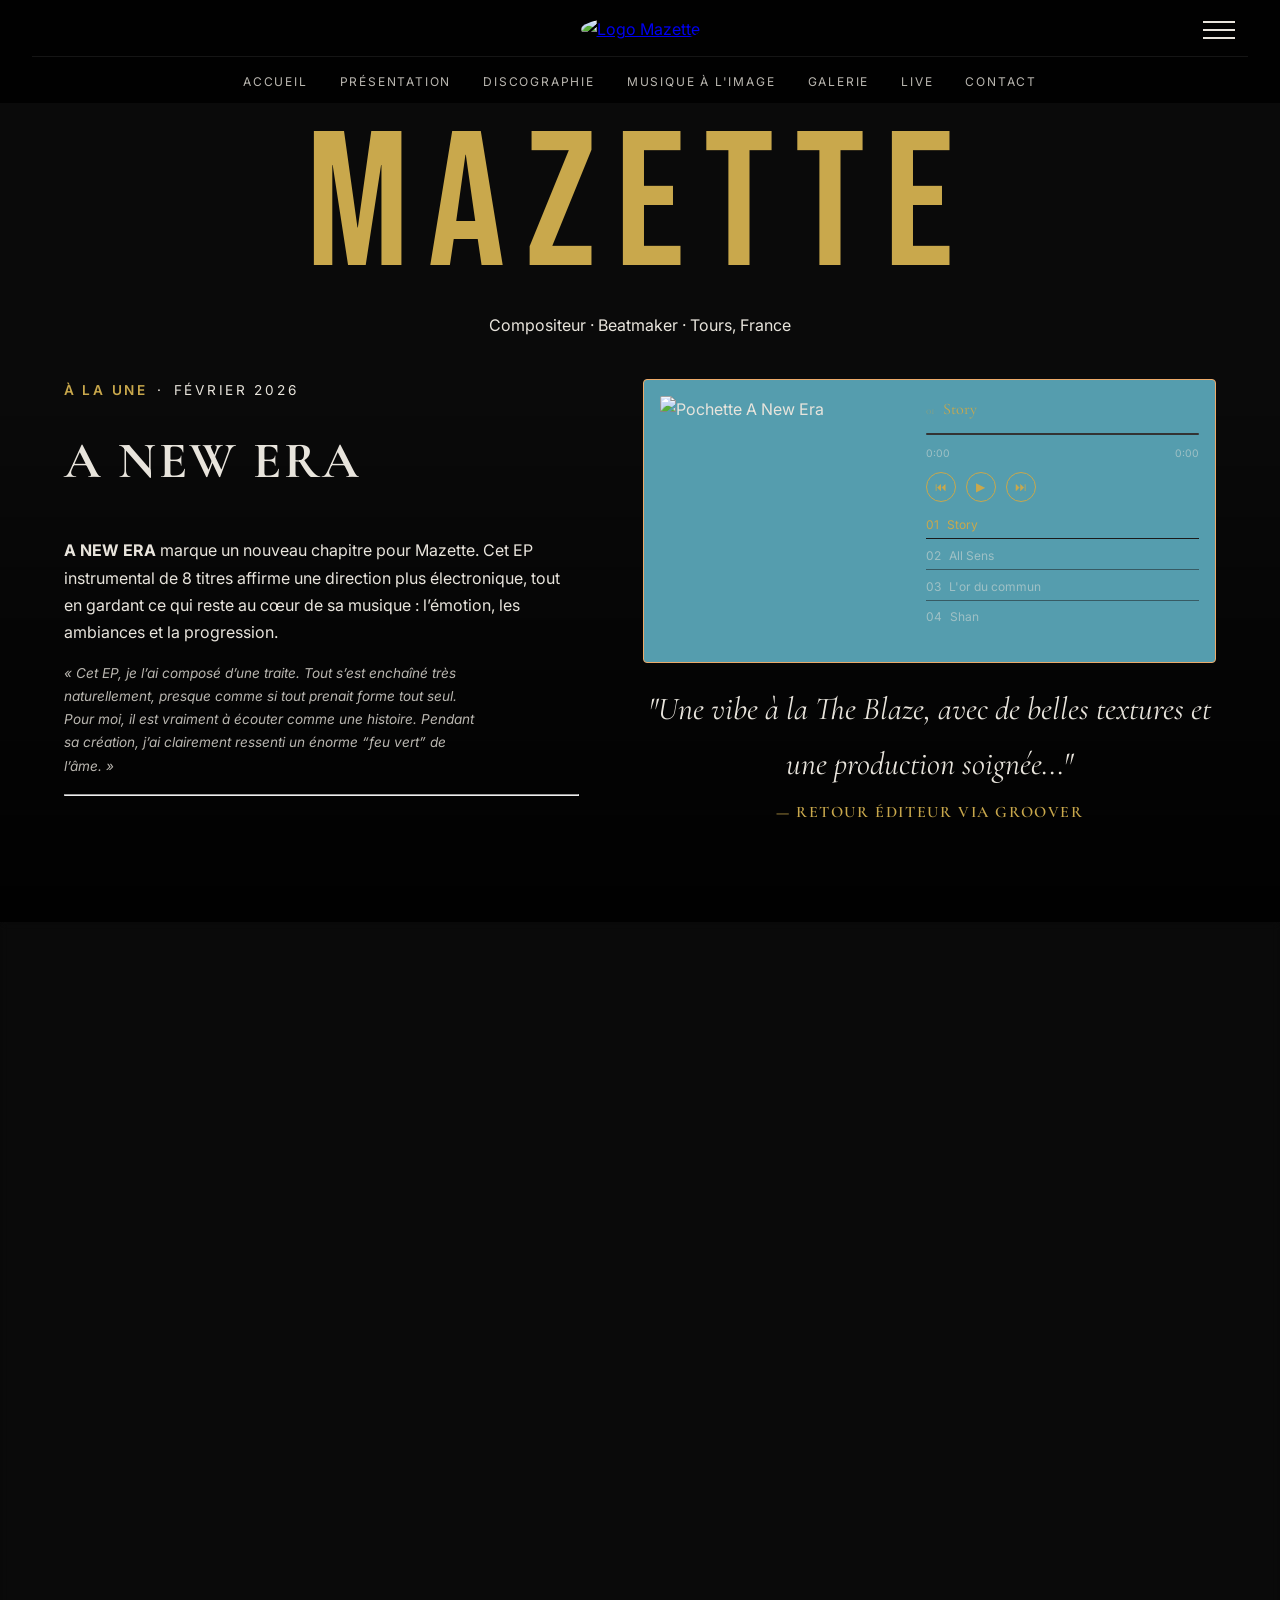
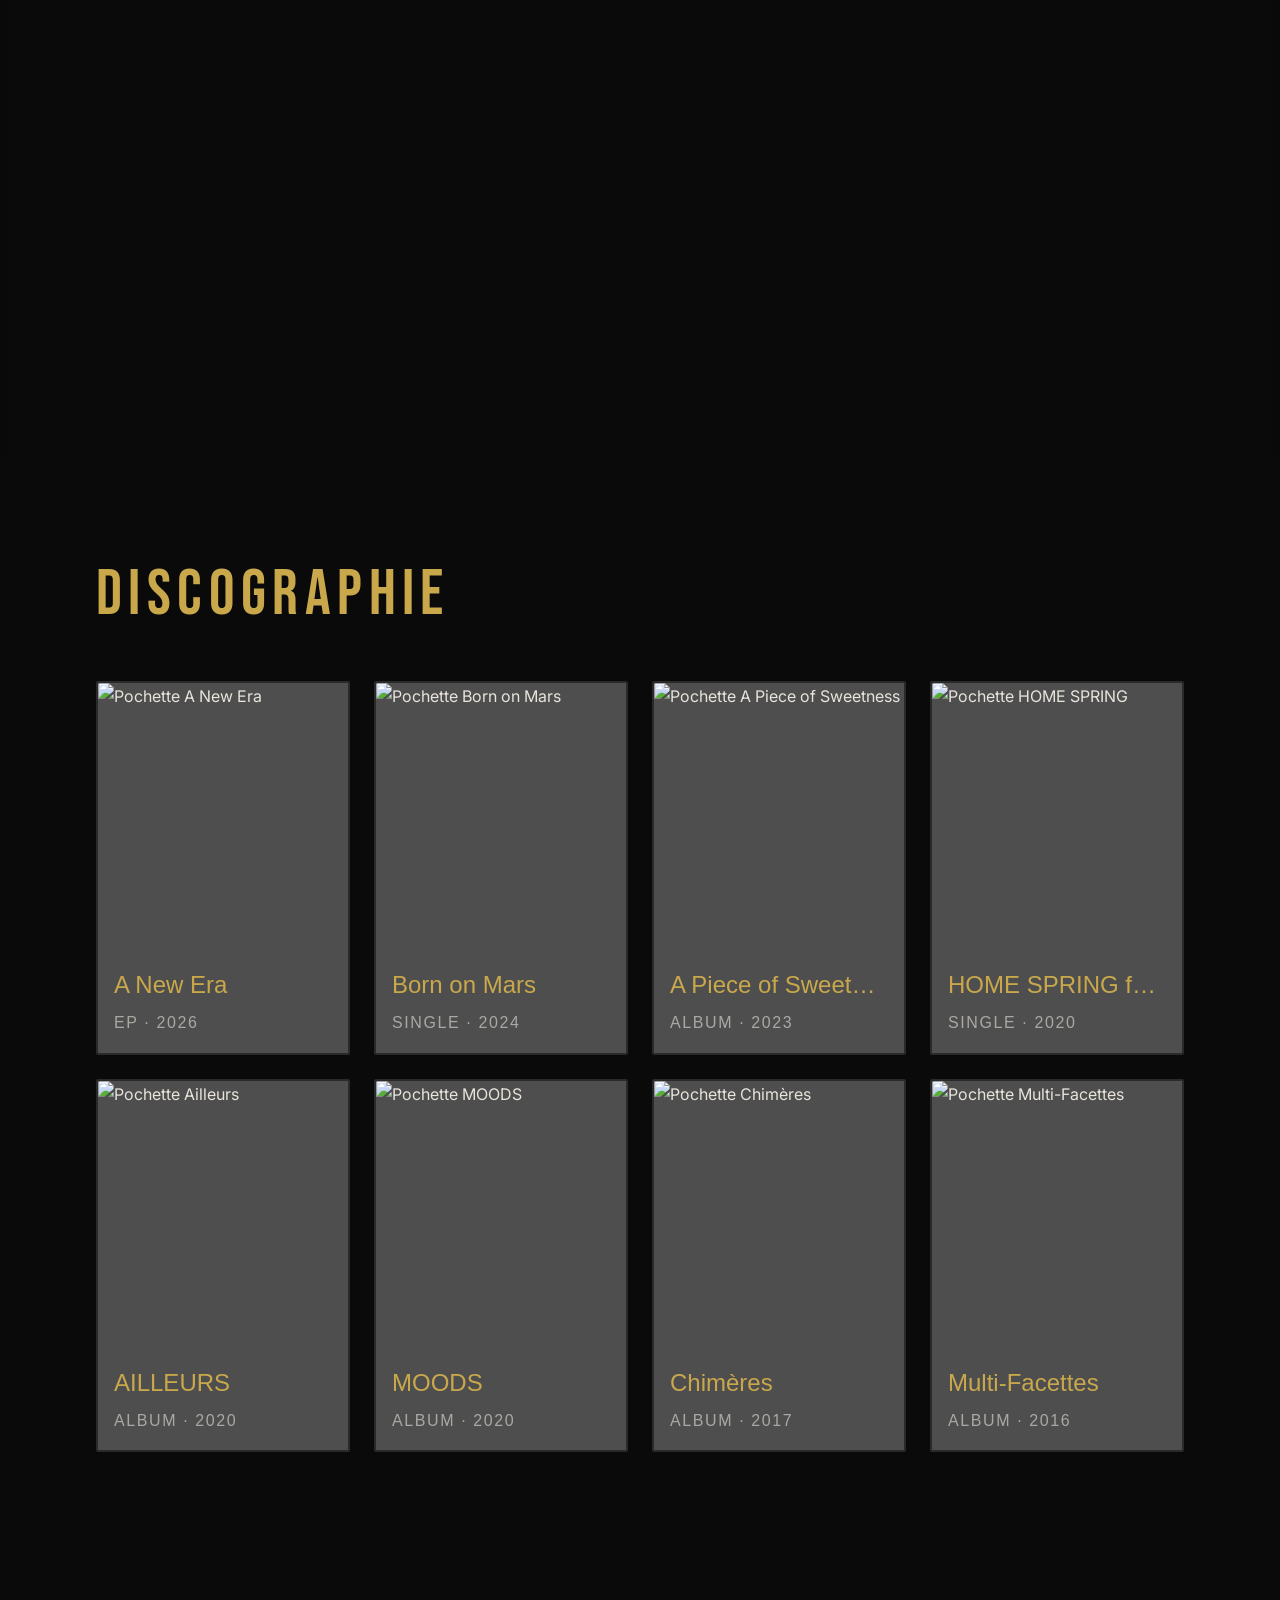
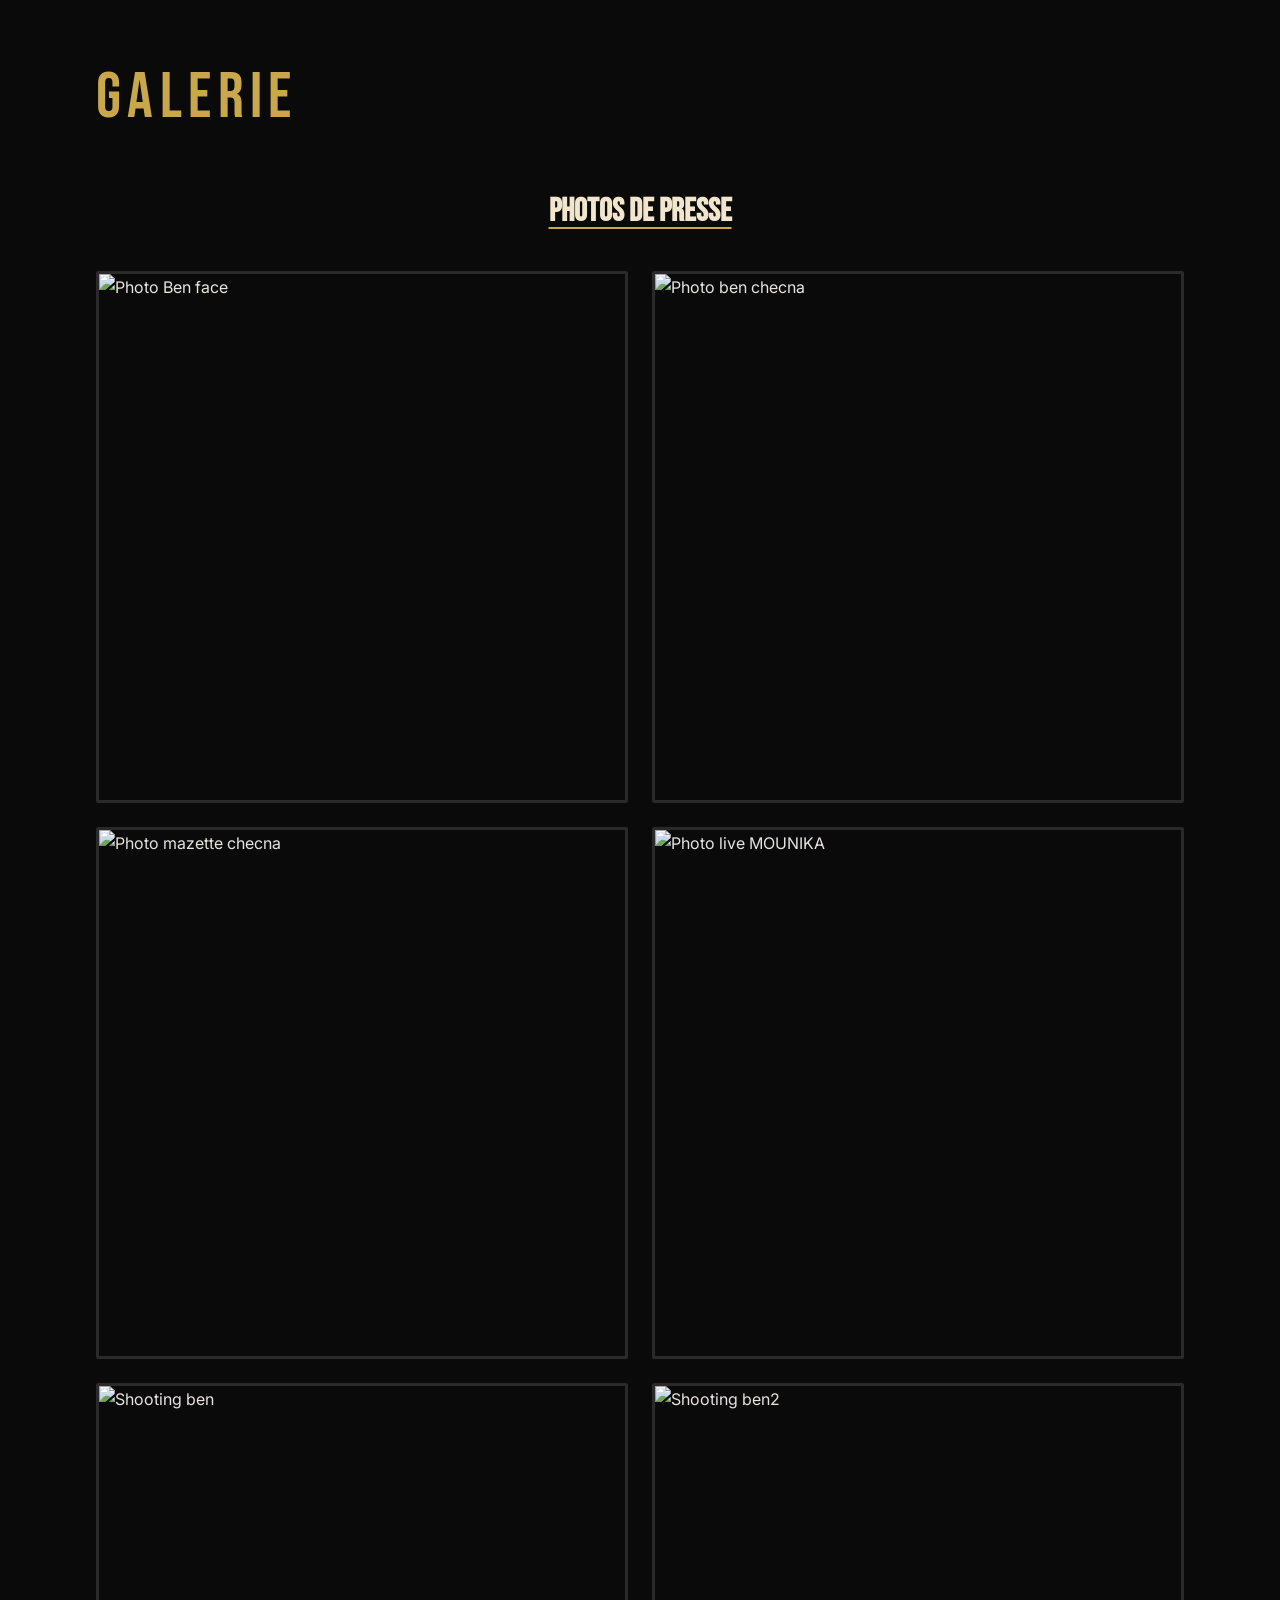
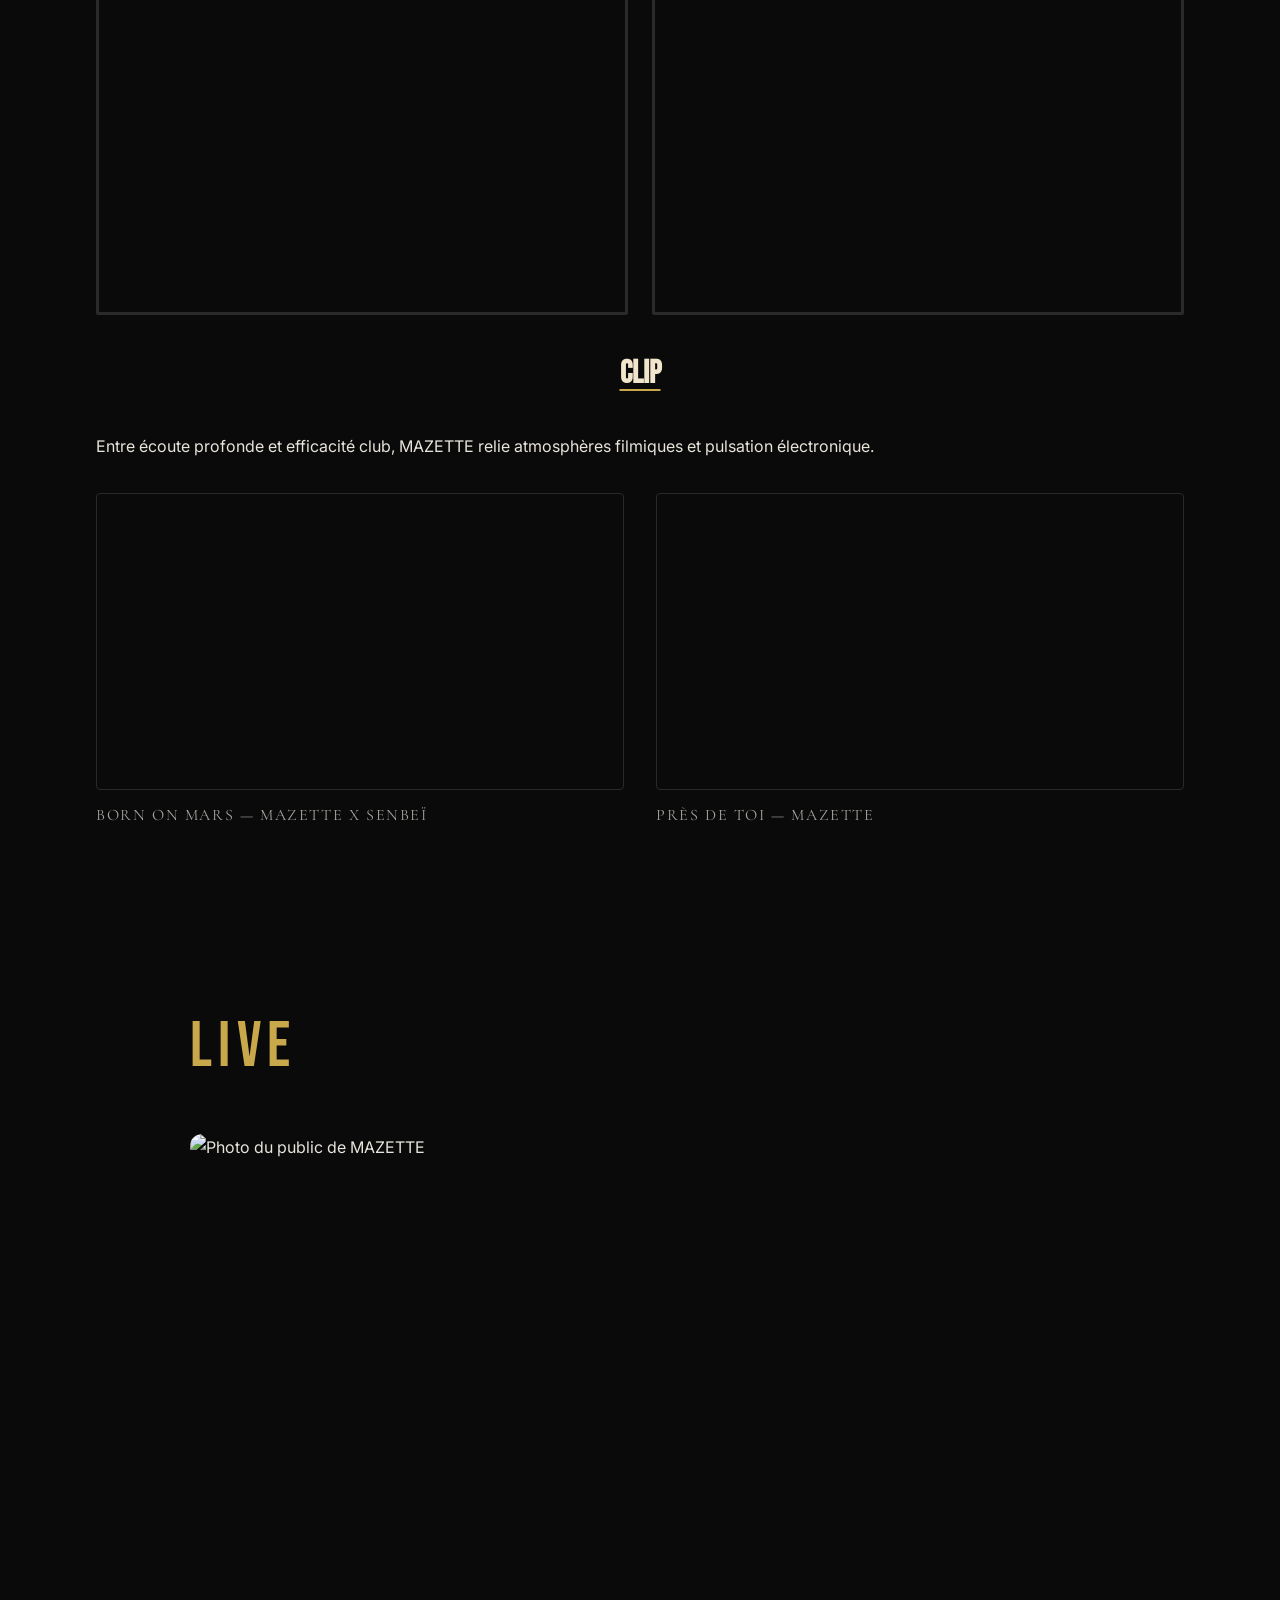
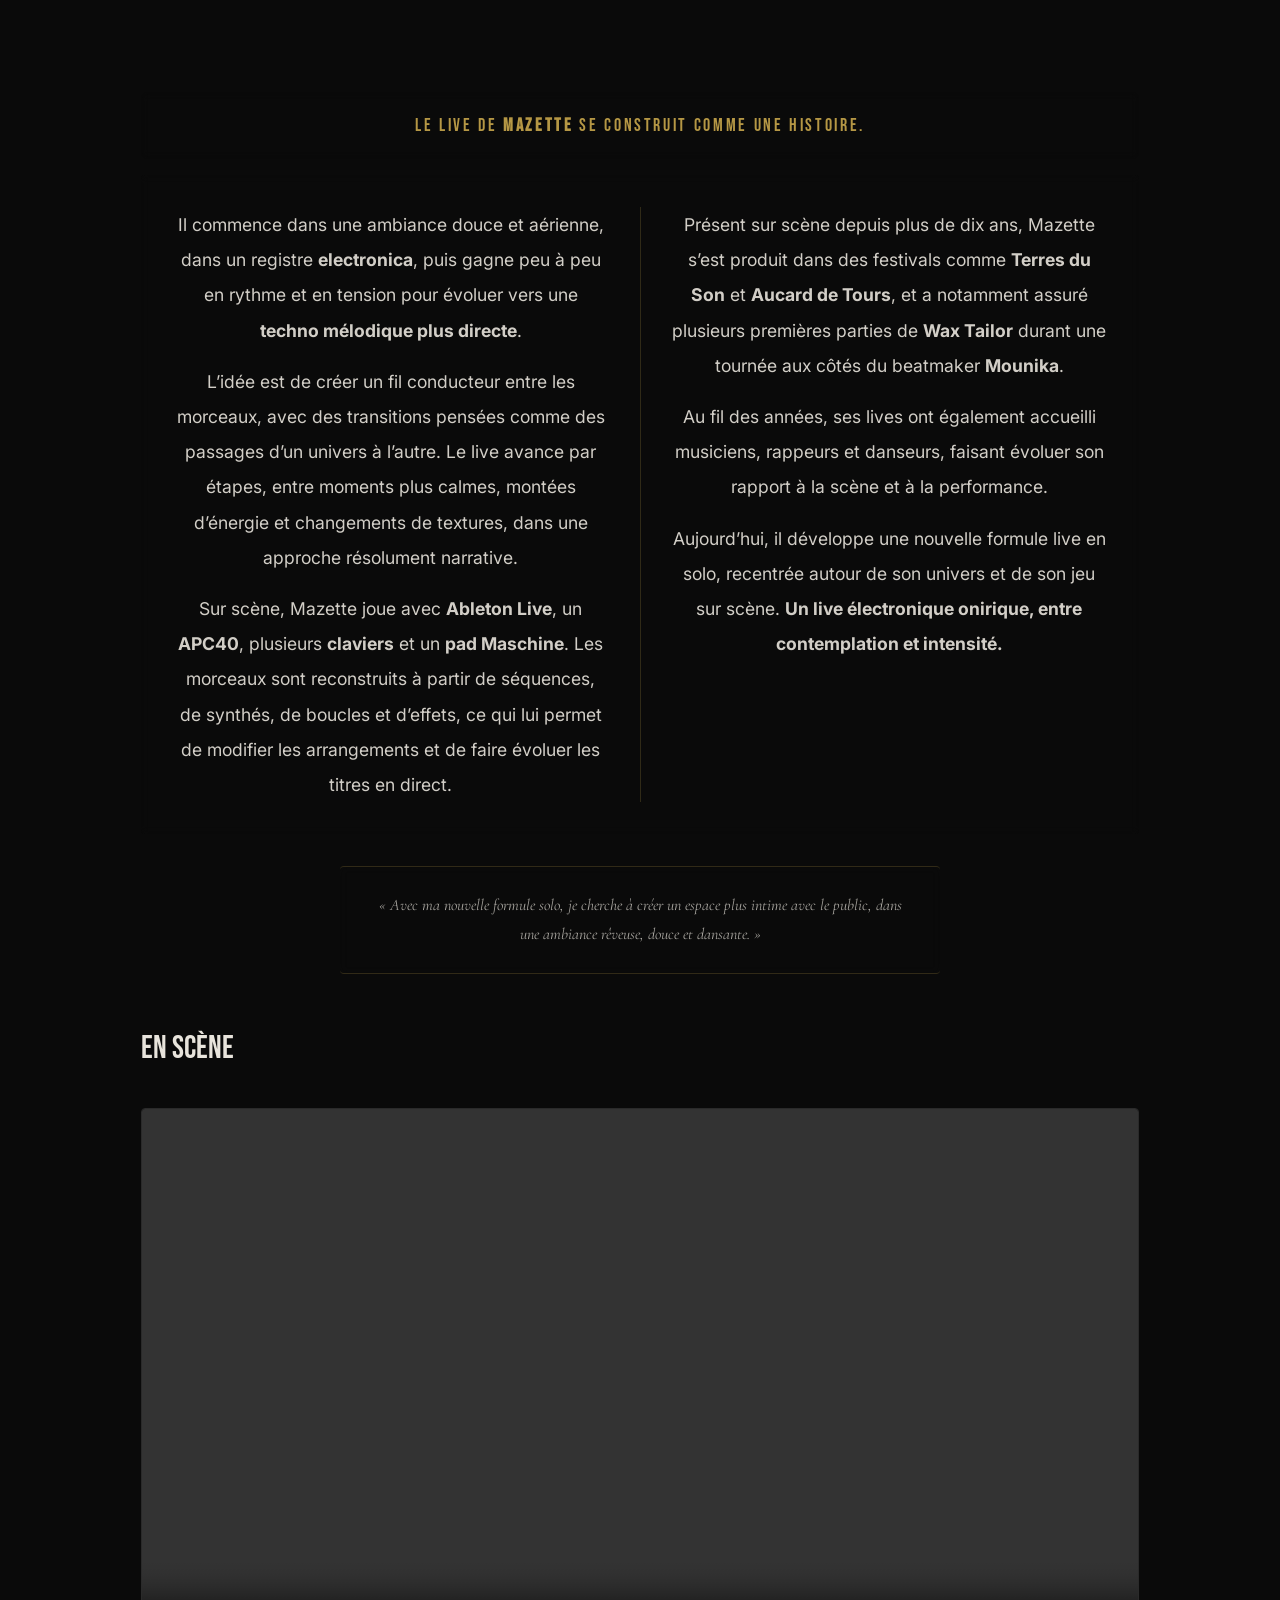
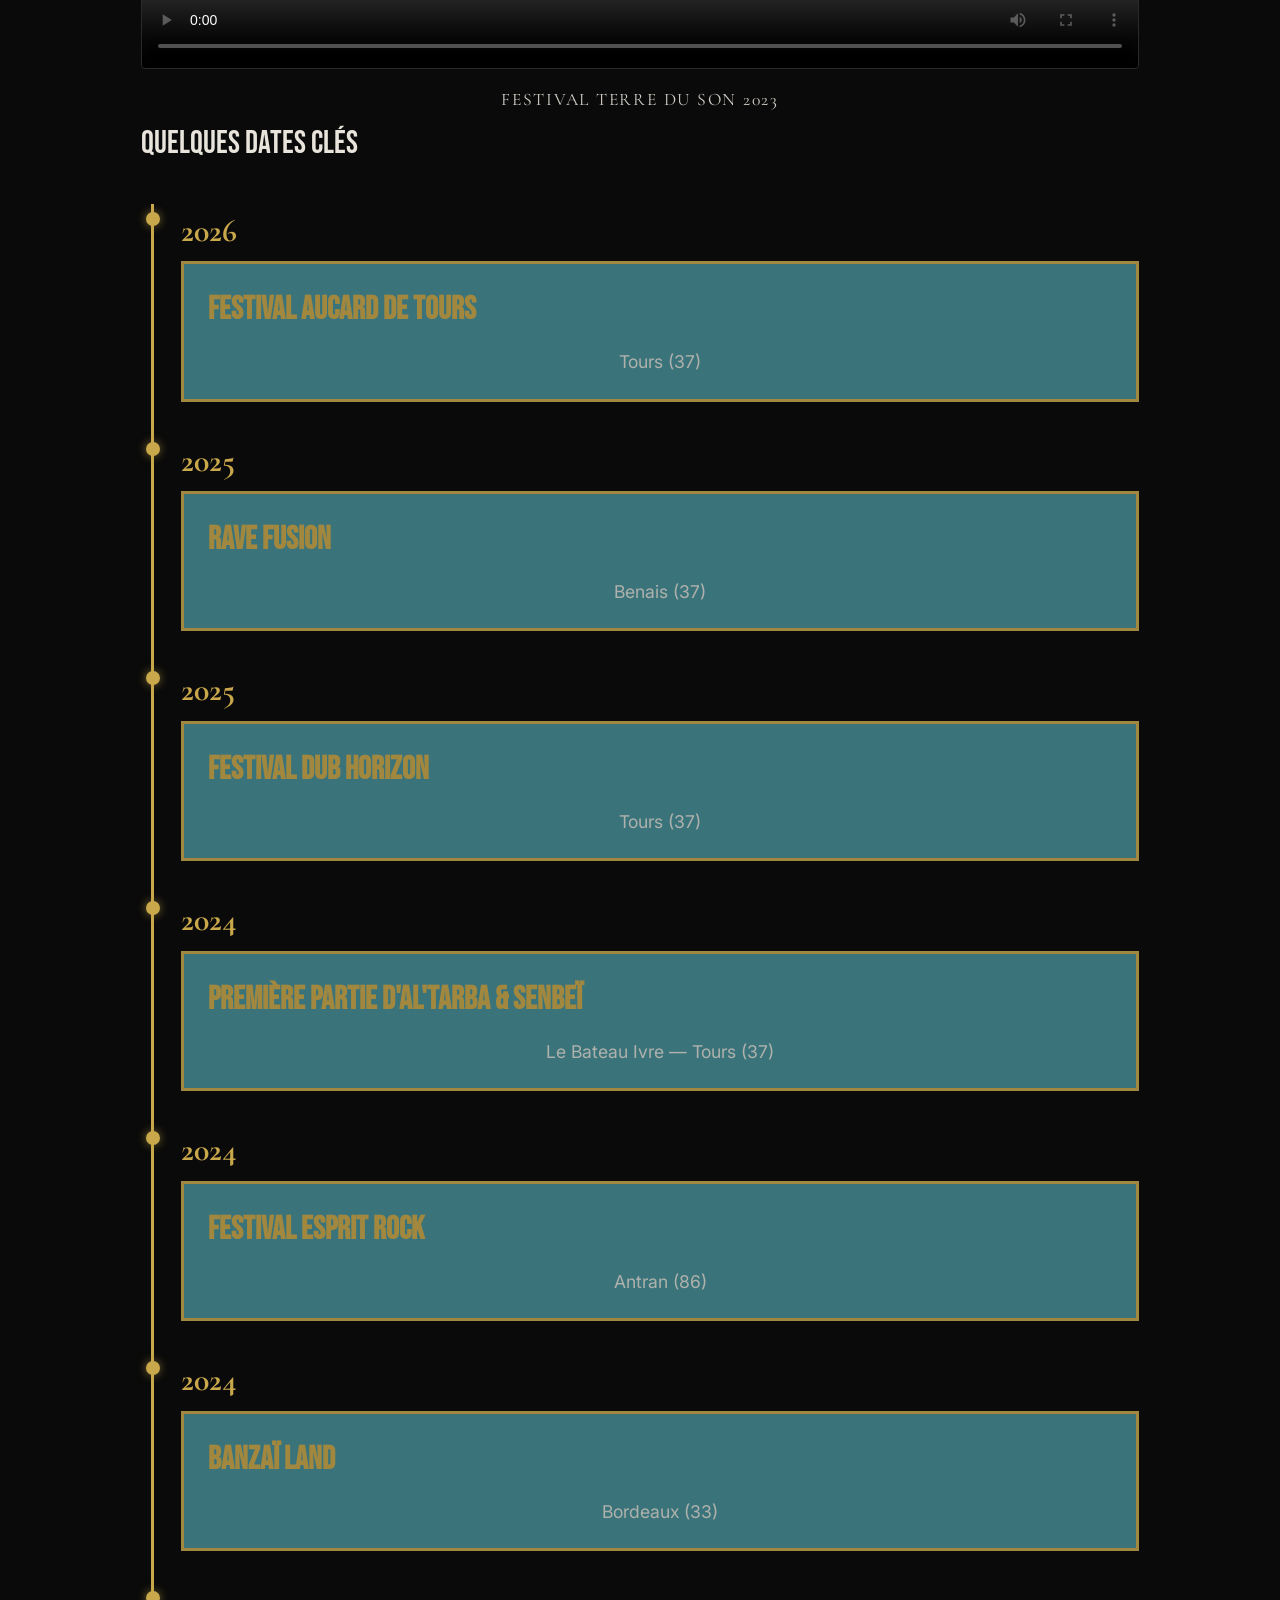
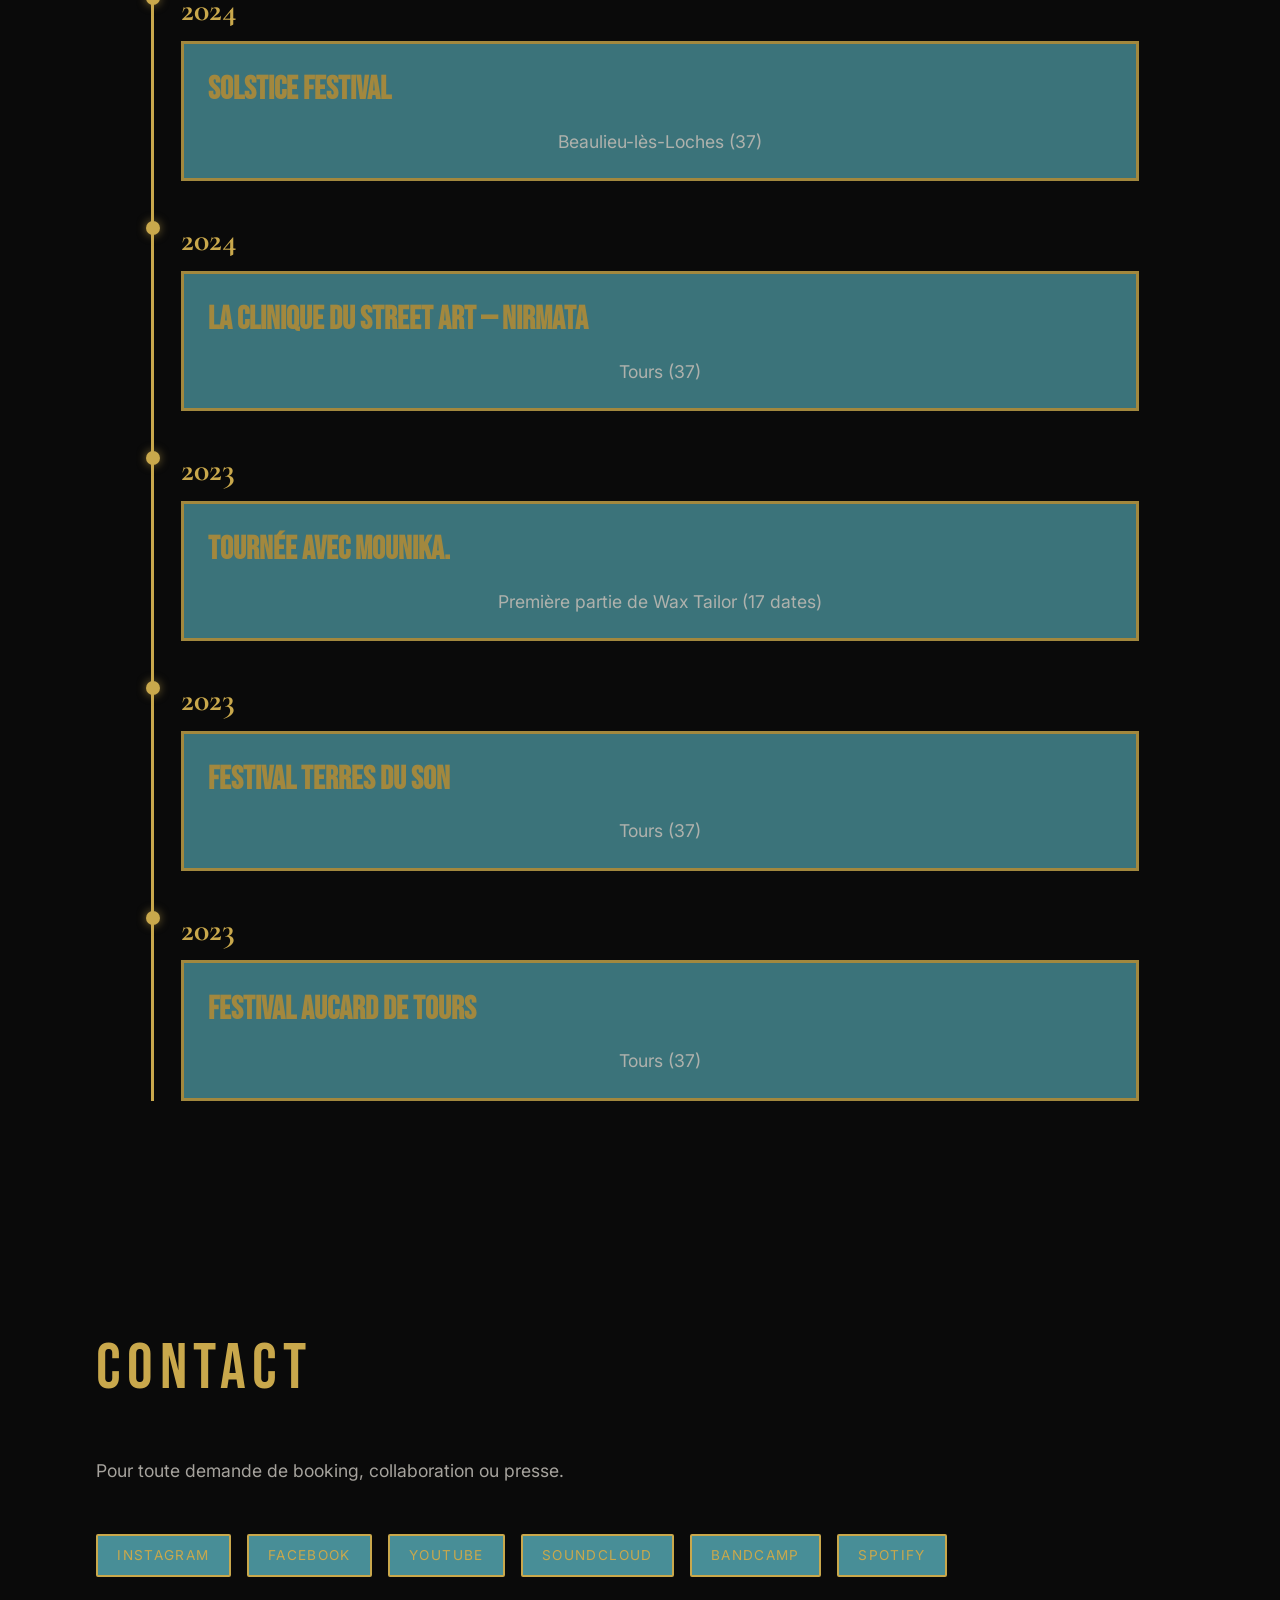
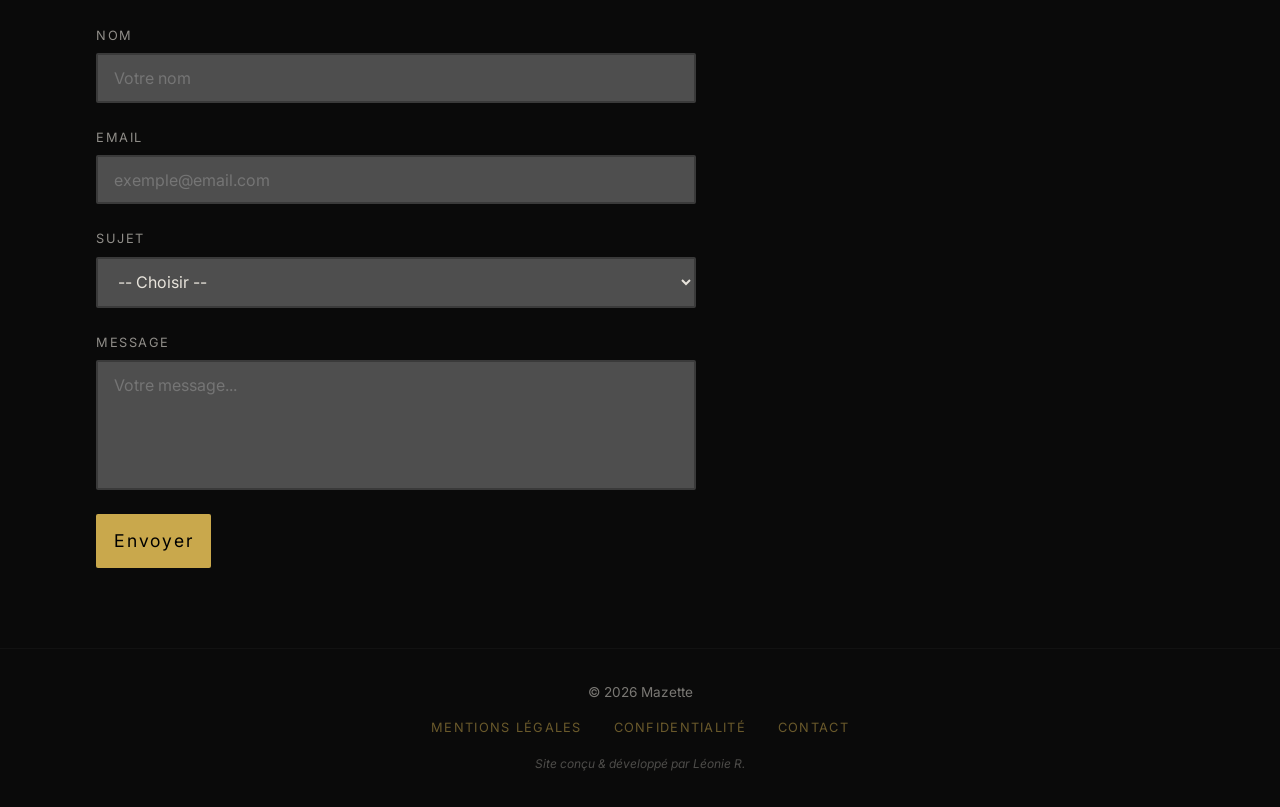
==== index.html @ 82fdc826 "modified .html" ====
<!DOCTYPE html>
<html lang="fr">
<head>
  <meta charset="UTF-8">
  <meta name="viewport" content="width=device-width, initial-scale=1">
  <title>Mazette — Compositeur & Beatmaker</title>
  <link rel="stylesheet" href="style.css">
  <link rel="preconnect" href="https://fonts.googleapis.com">
  <link rel="preconnect" href="https://fonts.gstatic.com" crossorigin>
  <link href="https://fonts.googleapis.com/css2?family=Cormorant+Garamond:ital,wght@0,300..700;1,300..700&display=swap"
  rel="stylesheet">
  <link href="https://fonts.googleapis.com/css2?family=Bebas+Neue&family=Cormorant+Garamond:wght@300;400&family=Inter:wght@300;400&display=swap"
  rel="stylesheet">
</head>
<body>

<!-- HEADER -->
<header id="header-principal">
  <!-- Ligne 1 : burger + logo -->
  <div id="header-top">
    <button id="burger-btn" aria-label="Menu">
      <span></span>
      <span></span>
      <span></span>
    </button>

  <!-- Logo centré -->
  <a href="#accueil" id="header-logo">
    <img src="https://res.cloudinary.com/jyllfp1b/image/upload/v1791982210/mazette2.jpg" alt="Logo Mazette">
  </a>
  </div>

  <!-- Ligne 2 : navigation -->
  <nav id="header-nav">
    <ul>
      <li><a href="#accueil">Accueil</a></li>
      <li><a href="#bio">Présentation</a></li>
      <li><a href="#musique">Discographie</a></li>
      <li><a href="musique-image.html">Musique à l'image</a></li>
      <li><a href="#galerie">Galerie</a></li>
      <li><a href="#live">Live</a></li>
      <li><a href="#contact">Contact</a></li>
    </ul>
  </nav>

</header>

<!-- MENU LATÉRAL -->
<div id="menu-lateral" class="menu-ferme">
  <button id="menu-lateral-fermer">✕</button>
  <nav>
    <ul>
      <li><a href="#accueil">Accueil</a></li>
      <li><a href="#bio">Présentation</a></li>
      <li><a href="#musique">Discographie</a></li>
      <li><a href="musique-image.html">Musique à l'image</a></li>
      <li><a href="#galerie">Galerie</a></li>
      <li><a href="#live">Live</a></li>
      <li><a href="#contact">Contact</a></li>
    </ul>
  </nav>
</div>

<!-- Fond sombre -->
<div id="menu-overlay" class="menu-ferme"></div>

  <!-- HERO -->
<section id="accueil">

  <!-- CENTRE : titre hero -->
  <div id="hero-centre">
    <h1>MAZETTE</h1>
    <p>Compositeur · Beatmaker · Tours, France</p>
  </div>

  <!-- BAS : actu à la une -->
  <div id="hero-bas">

    <!-- GAUCHE : texte actu -->
    <div id="actu-gauche">
      <div id="actu-header">
        <span id="actu-label">À la une</span>
        <span id="actu-separator">·</span>
        <span id="actu-date">Février 2026</span>
      </div>
      <h2 id="actu-titre">A NEW ERA</h2>
      <p id="actu-desc">
      <p><strong>A NEW ERA</strong> marque un nouveau chapitre pour Mazette. Cet EP instrumental de 8 titres affirme une
        direction plus électronique, tout en gardant ce qui reste au cœur de sa musique : l’émotion, les ambiances et
        la progression.</p>
      <i>« Cet EP, je l’ai composé d’une traite. Tout s’est enchaîné très naturellement, presque comme si tout prenait
        forme tout seul. Pour moi, il est vraiment à écouter comme une histoire. Pendant sa création, j’ai clairement
        ressenti un énorme “feu vert” de l’âme. »</i>
      <hr>
    </div>

    <!-- DROITE : lecteur -->
    <div id="actu-droite">
      <div id="actu-lecteur">
        <!-- Pochette -->
        <img id="actu-pochette"
             src="https://res.cloudinary.com/jyllfp1b/image/upload/v1786628297/A_NEW_ERA.jpg"
             alt="Pochette A New Era">

        <div id="actu-lecteur-contenu">
          <div id="actu-entete">
            <span id="actu-numero">01</span>
            <span id="actu-nom">Story</span>
          </div>
          <div id="actu-barre-container">
            <div id="actu-barre"></div>
          </div>
          <div id="actu-temps">
            <span id="actu-temps-actuel">0:00</span>
            <span id="actu-temps-total">0:00</span>
          </div>
          <div id="actu-boutons">
            <button id="actu-precedent">⏮</button>
            <button id="actu-play">▶</button>
            <button id="actu-suivant">⏭</button>
          </div>
          <ul id="actu-tracklist"></ul>
        </div>
      </div>

      <!-- Citation -->
      <blockquote id="actu-citation">
        "Une vibe à la The Blaze, avec de belles textures et une production soignée..."
        <cite>— Retour Éditeur via Groover</cite>
      </blockquote>
    </div>

  </div>
</section>

<audio id="audio"></audio>

  <!-- BIO -->
  <section id="bio">
    <h2>Présentation</h2>
    <p class="lead"><strong>Mazette est un rêveur avant tout.</strong></p>
    <hr>
    <p>Producteur français basé à Tours, il construit depuis plus de dix ans une musique électronique sensible et
      mélodique, entre electronica, trip-hop et beatmaking.</p>
    <p>Il aime faire évoluer ses morceaux entre douceur, profondeur et énergie.Plus que de chercher un style précis,
      il cherche surtout à créer des ambiances et, avant tout, à transmettre une émotion.</p>
    <p>Cette manière instinctive de composer trouve naturellement un prolongement dans son travail pour l’image.
      Formé à la composition de musique de film en 2020, il compose depuis pour différents projets, notamment des
      courts métrages.
      Ce travail lui permet d’aborder la musique autrement, en partant d’une histoire, d’une ambiance ou d’une émotion
      à accompagner.</p>
    <p>Au fil des années, Mazette a aussi multiplié les collaborations. Il signe notamment un featuring avec <strong>Senbeï
      (Banzaï Lab)</strong> sur <strong>Born on Mars</strong> en 2024, et collabore avec <strong>Miscellaneous
      (Chill Bump)</strong>,<strong>Youthstar(Chinese Man Records)</strong>, <strong>Noah23</strong> et
      <strong>Roger Molls</strong> sur l’album A Piece of Sweetness. En 2023, il rejoint également le beatmaker
      <strong>Mounika</strong> sur scène pour plusieurs premières parties de <strong>Wax Tailor</strong>.</p>
    <p>Après plusieurs années de sorties et de collaborations, Mazette poursuit aujourd’hui son évolution dans une
      direction plus électronique, plus directe et surtout plus proche de ce qui le fait vibrer.</p>
    <p>Avec <strong>A NEW ERA</strong>, sorti en février 2026, il affirme une musique plus incarnée, qui évolue entre
      douceur, profondeur et montée en énergie.
      Longtemps habitué au sampling, il signe ici un EP entièrement composé, marquant une nouvelle étape dans sa manière
      de créer.</p>
    <br>
    <i>« La plupart du temps, je me retrouve devant mon clavier avec la tête vide. Je commence par chercher une première
      note, celle qui me fait vibrer à cet instant précis. Puis j’en cherche une autre, et tout se construit comme ça,
      petit à petit. Le reste en découle assez naturellement. Il faut vraiment que je ressente ce “feu vert” de l’âme. »
    </i>
    <blockquote>
      "Mazette, le caméléon du beatmaking" — La Chronique Musique
    </blockquote>
  </section>

  <!-- DISCOGRAPHIE -->
  <section id="musique">
    <h2>Discographie</h2>
    <div class="grille-disques">

      <div class="carte-album">
        <a href="https://mazettemusic.bandcamp.com/album/a-new-era" target="_blank" rel="noopener">
          <img src="https://res.cloudinary.com/jyllfp1b/image/upload/v1786628297/A_NEW_ERA.jpg" alt="Pochette A New Era">
          <div class="infos">
            <h3>A New Era</h3>
            <span>EP · 2026</span>
          </div>
        </a>
      </div>

      <div class="carte-album">
        <a href="https://open.spotify.com/intl-fr/track/4AsRkgii4bpk1eIgwD4XNd" target="_blank" rel="noopener">
          <img src="https://res.cloudinary.com/jyllfp1b/image/upload/v1788885229/BORN_ON_MARS.jpg" alt="Pochette Born on Mars">
          <div class="infos">
            <h3>Born on Mars</h3>
            <span>Single · 2024</span>
          </div>
        </a>
      </div>

      <div class="carte-album">
        <a href="https://mazettemusic.bandcamp.com/album/a-piece-of-sweetness" target="_blank" rel="noopener">
          <img src="https://res.cloudinary.com/jyllfp1b/image/upload/v1786628297/A_PIECE_OF_SWEETNESS.jpg" alt="Pochette A Piece of Sweetness">
          <div class="infos">
            <h3>A Piece of Sweetness</h3>
            <span>Album · 2023</span>
          </div>
        </a>
      </div>

      <div class="carte-album">
        <a href="https://mazettemusic.bandcamp.com/track/home-spring-feat-foeniks" target="_blank" rel="noopener">
          <img src="https://res.cloudinary.com/jyllfp1b/image/upload/v1786628297/Home_Spring.jpg" alt="Pochette HOME SPRING">
          <div class="infos">
            <h3>HOME SPRING feat Foeniks</h3>
            <span>Single · 2020</span>
          </div>
        </a>
      </div>

      <div class="carte-album">
        <a href="https://mazettemusic.bandcamp.com/album/ailleurs" target="_blank" rel="noopener">
          <img src="https://res.cloudinary.com/jyllfp1b/image/upload/AILLEURS.jpg" alt="Pochette Ailleurs">
          <div class="infos">
            <h3>AILLEURS</h3>
            <span>Album · 2020</span>
          </div>
        </a>
      </div>

      <div class="carte-album">
        <a href="https://mazettemusic.bandcamp.com/album/moods" target="_blank" rel="noopener">
          <img src="https://res.cloudinary.com/jyllfp1b/image/upload/MOODS.jpg" alt="Pochette MOODS">
          <div class="infos">
            <h3>MOODS</h3>
            <span>Album · 2020</span>
          </div>
        </a>
      </div>

      <div class="carte-album">
        <a href="https://mazettemusic.bandcamp.com/album/chim-res" target="_blank" rel="noopener">
          <img src="https://res.cloudinary.com/jyllfp1b/image/upload/Chim%C3%A8res.jpg" alt="Pochette Chimères">
          <div class="infos">
            <h3>Chimères</h3>
            <span>Album · 2017</span>
          </div>
        </a>
      </div>

      <div class="carte-album">
        <a href="https://mazettemusic.bandcamp.com/album/multi-facettes" target="_blank" rel="noopener">
          <img src="https://res.cloudinary.com/jyllfp1b/image/upload/v1786628299/MULTI_FACETTES.jpg" alt="Pochette Multi-Facettes">
          <div class="infos">
            <h3>Multi-Facettes</h3>
            <span>Album · 2016</span>
          </div>
        </a>
      </div>

    </div>
  </section>

  <!-- GALERIE -->
  <section id="galerie">
    <h2>Galerie</h2>

    <h3>PHOTOS DE PRESSE</h3>
    <div class="grille-photos">
      <img src="https://res.cloudinary.com/jyllfp1b/image/upload/Ben1.jpg" alt="Photo Ben face">
      <img src="https://res.cloudinary.com/jyllfp1b/image/upload/v1786628298/JC_Plaut_photo.jpg" alt="Photo ben checna">
      <img src="https://res.cloudinary.com/jyllfp1b/image/upload/v1786628298/mazette_checna.jpg" alt="Photo mazette checna">
      <img src="https://res.cloudinary.com/jyllfp1b/image/upload/v1786628299/photo_live_MOUNIKA.jpg" alt="Photo live MOUNIKA">
      <img src="https://res.cloudinary.com/jyllfp1b/image/upload/fond.jpg" alt="Shooting ben">
      <img src="https://res.cloudinary.com/jyllfp1b/image/upload/fond2.jpg" alt="Shooting ben2">
    </div>

    <h3>CLIP</h3>
    <p>Entre écoute profonde et efficacité club, MAZETTE relie atmosphères filmiques et pulsation électronique.</p>
    <div class="grille-video">

      <div class="carte-video">
        <iframe src="https://www.youtube.com/embed/lpXlfuZ5t_A" title="Born on Mars — Mazette x Senbeï" allowfullscreen></iframe>
        <p class="legende-video">Born on Mars — Mazette x Senbeï</p>
      </div>

      <div class="carte-video">
        <iframe src="https://www.youtube.com/embed/yn3qLowqRiU" title="Près de toi — Mazette" allowfullscreen></iframe>
        <p class="legende-video">Près de toi — Mazette</p>
      </div>
    </div>
  </section>

  <!-- LIGHTBOX -->
  <div id="lightbox" class="lightbox-cachee">
    <button id="lightbox-fermer">✕</button>
    <button id="lightbox-precedent">&#8249;</button>
    <img id="lightbox-img" src="" alt="">
    <button id="lightbox-suivant">&#8250;</button>
  </div>

  <!-- LIVE -->
<section id="live">
  <!-- PHOTO PLEINE LARGEUR EN HAUT -->
  <div id="live-banniere">
    <h2>Live</h2>
    <img src="https://res.cloudinary.com/jyllfp1b/image/upload/v1792077347/MAZETTE_PUBLIC.jpg" alt="Photo du public
        de MAZETTE">
    <div id="live-banniere-overlay">

    </div>
  </div>
  <!-- CONTENU EN DESSOUS -->
  <div id="live-contenu">
    <p class="live-intro">Le live de <strong>Mazette</strong> se construit comme une histoire.</p>
    <div id="live-texte-colonnes">
      <p>Il commence dans une ambiance douce et aérienne, dans un registre <strong>electronica</strong>, puis gagne peu à peu
        en rythme et en tension pour évoluer vers une <strong>techno mélodique plus directe</strong>.</p>
      <p>L’idée est de créer un fil conducteur entre les morceaux, avec des transitions pensées comme des passages d’un
        univers à l’autre. Le live avance par étapes, entre moments plus calmes, montées d’énergie et changements de
        textures, dans une approche résolument narrative.</p>
      <p>Sur scène, Mazette joue avec <strong>Ableton Live</strong>, un <strong>APC40</strong>, plusieurs
        <strong>claviers</strong> et un <strong>pad Maschine</strong>. Les morceaux sont reconstruits à partir de séquences,
        de synthés, de boucles et d’effets, ce qui lui permet de modifier les arrangements et de faire évoluer les titres
        en direct.</p>
      <p>Présent sur scène depuis plus de dix ans, Mazette s’est produit dans des festivals comme <strong>Terres du Son</strong>
        et <strong>Aucard de Tours</strong>, et a notamment assuré plusieurs premières parties de <strong>Wax Tailor</strong>
        durant une tournée aux côtés du beatmaker <strong>Mounika</strong>.</p>
      <p>Au fil des années, ses lives ont également accueilli musiciens, rappeurs et danseurs, faisant évoluer son rapport à
        la scène et à la performance.</p>
      <p>Aujourd’hui, il développe une nouvelle formule live en solo, recentrée autour de son univers et de son jeu sur scène.
        <strong>Un live électronique onirique, entre contemplation et intensité.</strong></p>
    </div>
    <i>« Avec ma nouvelle formule solo, je cherche à créer un espace plus intime avec le public, dans une ambiance
      rêveuse, douce et dansante. »</i>

    <h3>En scène</h3>
    <div class="carte-video">
      <video controls>
        <source src="https://res.cloudinary.com/jyllfp1b/video/upload/v1786628351/Mazette_festival_TDS_2023.mp4" type="video/mp4">
      </video>
      <p class="legende-video">Festival Terre du Son 2023</p>
    </div>

    <h3>Quelques dates clés</h3>
    <div class="timeline">
      <div class="evenement">
        <div class="annee">2026</div>
        <div class="contenu">
          <h3>Festival Aucard de Tours</h3>
          <p>Tours (37)</p>
        </div>
      </div>

      <div class="evenement">
        <div class="annee">2025</div>
        <div class="contenu">
          <h3>Rave Fusion</h3>
          <p>Benais (37)</p>
        </div>
      </div>

      <div class="evenement">
        <div class="annee">2025</div>
        <div class="contenu">
          <h3>Festival Dub Horizon</h3>
          <p>Tours (37)</p>
        </div>
      </div>

      <div class="evenement">
        <div class="annee">2024</div>
        <div class="contenu">
          <h3>Première partie d'Al'Tarba & Senbeï</h3>
          <p>Le Bateau Ivre — Tours (37)</p>
        </div>
      </div>

      <div class="evenement">
        <div class="annee">2024</div>
        <div class="contenu">
          <h3>Festival Esprit Rock</h3>
          <p>Antran (86)</p>
        </div>
      </div>

      <div class="evenement">
        <div class="annee">2024</div>
        <div class="contenu">
          <h3>Banzaï Land</h3>
          <p>Bordeaux (33)</p>
        </div>
      </div>

      <div class="evenement">
        <div class="annee">2024</div>
        <div class="contenu">
          <h3>Solstice Festival</h3>
          <p>Beaulieu-lès-Loches (37)</p>
        </div>
      </div>

      <div class="evenement">
        <div class="annee">2024</div>
        <div class="contenu">
          <h3>La Clinique du Street Art — Nirmata</h3>
          <p>Tours (37)</p>
        </div>
      </div>

      <div class="evenement">
        <div class="annee">2023</div>
        <div class="contenu">
          <h3>Tournée avec Mounika.</h3>
          <p>Première partie de Wax Tailor (17 dates)</p>
        </div>
      </div>

      <div class="evenement">
        <div class="annee">2023</div>
        <div class="contenu">
          <h3>Festival Terres du Son</h3>
          <p>Tours (37)</p>
        </div>
      </div>

      <div class="evenement">
        <div class="annee">2023</div>
        <div class="contenu">
          <h3>Festival Aucard de Tours</h3>
          <p>Tours (37)</p>
        </div>
      </div>
    </div>
    </div>
  </section>

  <!-- CONTACT -->
  <section id="contact">
    <h2>Contact</h2>
    <p>Pour toute demande de booking, collaboration ou presse.</p>

    <div id="reseaux">
      <a href="https://www.instagram.com/mazettebeatmaker" target="_blank" rel="noopener" class="lien-reseau">Instagram</a>
      <a href="https://www.facebook.com/mazettebeatmaker" target="_blank" rel="noopener" class="lien-reseau">Facebook</a>
      <a href="https://www.youtube.com/@mazetteofficiel6361" target="_blank" rel="noopener" class="lien-reseau">Youtube</a>
      <a href="https://soundcloud.com/mazette" target="_blank" rel="noopener" class="lien-reseau">SoundCloud</a>
      <a href="https://mazettemusic.bandcamp.com" target="_blank" rel="noopener" class="lien-reseau">Bandcamp</a>
      <a href="https://open.spotify.com/artist/7457KWb8EKaQYKLfnTxAMB" target="_blank" rel="noopener" class="lien-reseau">Spotify</a>
    </div>

    <form id="form-contact" action="https://formspree.io/f/xgogdnee" method="POST">

      <div class="champ">
        <label for="nom">Nom</label>
        <input required type="text" id="nom" name="nom" placeholder="Votre nom">
      </div>

      <div class="champ">
        <label for="email">Email</label>
        <input required type="email" id="email" name="email" placeholder="exemple@email.com">
      </div>

      <div class="champ">
        <label for="sujet">Sujet</label>
        <select id="sujet" name="sujet">
          <option value="">-- Choisir --</option>
          <option value="booking">Booking / Live</option>
          <option value="collab">Collaboration</option>
          <option value="presse">Presse</option>
          <option value="autre">Autre</option>
        </select>
      </div>

      <div class="champ">
        <label for="message">Message</label>
        <textarea id="message" name="message" rows="5" placeholder="Votre message..."></textarea>
      </div>

      <input type="text" name="_gotcha" class="champ-cache" aria-label="Ne pas remplir" tabindex="-1">
      <input type="hidden" name="_subject" value="Nouveau message depuis le site MAZETTE">

      <button type="submit" id="btn-envoyer">Envoyer</button>
      <p id="message-formulaire"></p>

    </form>
  </section>
  <footer>
    <p>© 2026 Mazette</p>
    <nav class="footer-nav">
      <a href="mentions-legales.html">Mentions légales</a>
      <a href="mentions-legales.html#confidentialite">Confidentialité</a>
      <a href="index.html#contact">Contact</a>
    </nav>
    <p class="footer-credit">Site conçu & développé par Léonie R.</p>
  </footer>
  <script src="index.js"></script>
</body>
</html>
---- style.css ----
/* =====================
   VARIABLES GLOBALES
===================== */
:root {
  --couleur-fond: #0a0a0a;        /* Noir profond */
  --couleur-texte: #e8e4dc;       /* Blanc cassé */
  --couleur-accent: #c9a84c;      /* Doré ciné */
  --couleur-secondaire: #4e4e4e;  /* Gris très sombre */
  --couleur-tertiaire: #488e97;
  --police-titre: 'Cormorant Garamond', serif;
  --police-titre-h2: 'Bebas Neue', sans-serif;
  --police-texte: 'Inter', sans-serif;
}

/* =====================
   RESET DE BASE
===================== */
* {
  margin: 0;
  padding: 0;
  box-sizing: border-box;
}

html {
  scroll-padding-top: 100px;
  scroll-behavior: smooth;
}

body {
  background-color: var(--couleur-fond);
  font-family: var(--police-texte), sans-serif;
  line-height: 1.7;
  color: var(--couleur-texte);
  overflow-x: hidden;
}

/* Fond fixe compatible iOS / Android */
body::before {
  content: "";
  position: fixed;
  inset: 0;
  z-index: -1;
  background: url("https://res.cloudinary.com/jyllfp1b/image/upload/v1786628283/fond2.jpg")
              center 20% / cover no-repeat;
}

img,
video,
iframe {
  max-width: 100%;
}

/* =====================
   TYPOGRAPHIE
===================== */
h1 {
  font-family: 'Bebas Neue', sans-serif;
  font-size: clamp(3.5rem, 15vw, 14rem);
  font-weight: 400;
  letter-spacing: 0.1em;
  line-height: 1;
  color: var(--couleur-accent);
  animation: apparition 1.2s ease forwards;
}

h1 ~ p {
  color: var(--couleur-texte);
}

h2 {
  font-family: var(--police-titre-h2), sans-serif;
  font-size: clamp(2.5rem, 5vw, 5rem);
  font-weight: 400;
  color: var(--couleur-accent);
  margin-bottom: 2rem;
  letter-spacing: 0.1em;
}

h3 {
  font-family: var(--police-titre-h2), serif;
  font-size: 2rem;
  font-weight: 400;
  color: var(--couleur-texte);
  margin-bottom: 2rem;
}

h2 ~ p {
  color: var(--couleur-texte);
  opacity: 1;
}

h3 ~ p {
  color: var(--couleur-texte);
  opacity: 1;
  font-family: var(--police-texte), sans-serif;
  font-weight: 400;
}

h2 ~ h3 {
  color: rgb(241, 230, 204);
  font-size: clamp(1.5rem, 4vw, 2rem);
  font-weight: 800;
  text-decoration: underline;
  text-decoration-color: var(--couleur-accent);
  text-decoration-thickness: 2px;
  text-underline-offset: 6px;
  text-align: center;
  margin: 2rem 0;
}

blockquote {
  color: var(--couleur-texte);
  font-family: var(--police-texte), sans-serif;
}


/* =====================
   HEADER PRINCIPAL
===================== */
#header-principal {
  position: fixed;
  top: 0;
  width: 100%;
  z-index: 100;
  display: flex;
  flex-direction: column;
  align-items: center;
  background: rgba(0, 0, 0, 0.85);
  backdrop-filter: blur(8px);
  transition: padding 0.4s ease;
  padding: 1rem 2rem 0;
}

/* Ligne 1 — burger + logo */
#header-top {
  width: 100%;
  display: flex;
  justify-content: center;
  align-items: center;
  position: relative;
  padding-bottom: 0.8rem;
}

/* Burger positionné à droite */
#burger-btn {
  position: absolute;
  right: 0;
  display: flex;
  flex-direction: column;
  gap: 6px;                 /* fixe : l'animation utilise 6px + 2px de trait = 8px */
  background: none;
  border: none;
  cursor: pointer;
  padding: 0.8rem;
  min-width: 44px;
  min-height: 44px;
  justify-content: center;
  align-items: flex-start;
}

#burger-btn span {
  display: block;
  width: clamp(20px, 4vw, 32px);
  height: 2px;
  background: var(--couleur-texte);
  transition: transform 0.3s ease, opacity 0.3s ease, width 0.3s ease;
}

#burger-btn:hover span {
  background: var(--couleur-accent);
}

#burger-btn.ouvert span:nth-child(1) {
  transform: translateY(8px) rotate(45deg);
}
#burger-btn.ouvert span:nth-child(2) {
  opacity: 0;
  width: 0;
}
#burger-btn.ouvert span:nth-child(3) {
  transform: translateY(-8px) rotate(-45deg);
}

/* Logo */
#header-logo img {
  height: clamp(50px, 7vw, 85px);
  width: auto;
  border-radius: 50%;
  object-fit: cover;
  transition: height 0.4s ease;
}

#header-logo.logo-petit img {
  height: clamp(28px, 3vw, 40px);
}

/* Ligne 2 — navigation */
#header-nav {
  width: 100%;
  border-top: 1px solid rgba(255, 255, 255, 0.08);
  transition: opacity 0.3s ease, visibility 0.3s ease, padding 0.3s ease;
  opacity: 1;
  visibility: visible;
  padding: 0.6rem 0;
}

#header-nav.nav-cachee {
  opacity: 0;
  visibility: hidden;
  padding: 0;
  height: 0;
}

#header-nav ul {
  list-style: none;
  display: flex;
  justify-content: center;
  gap: 2rem;
  flex-wrap: wrap;
}

#header-nav a {
  color: var(--couleur-texte);
  text-decoration: none;
  font-size: 0.75rem;
  letter-spacing: 0.15em;
  text-transform: uppercase;
  transition: color 0.3s ease;
  opacity: 0.8;
}

#header-nav a:hover {
  color: var(--couleur-accent);
  opacity: 1;
}


/* =====================
   MENU LATÉRAL
===================== */
#menu-lateral {
  position: fixed;
  top: 0;
  right: 0;
  width: min(320px, 85vw);
  height: 100%;
  background: #050505;
  border-left: 1px solid #1a1a1a;
  z-index: 300;
  display: flex;
  flex-direction: column;
  justify-content: center;
  padding: 3rem 2.5rem;
  transform: translateX(0);
  transition: transform 0.4s ease;
  overflow-y: auto;
}

#menu-lateral.menu-ferme {
  transform: translateX(100%);
}

#menu-lateral-fermer {
  position: absolute;
  top: 1.5rem;
  right: 1.5rem;
  background: none;
  border: none;
  color: var(--couleur-texte);
  font-size: 1.2rem;
  cursor: pointer;
  min-width: 44px;
  min-height: 44px;
  transition: color 0.3s ease;
}

#menu-lateral-fermer:hover {
  color: var(--couleur-accent);
}

#menu-lateral nav ul {
  list-style: none;
  display: flex;
  flex-direction: column;
  gap: 2rem;
}

#menu-lateral nav a {
  font-family: 'Bebas Neue', sans-serif;
  font-size: clamp(2rem, 3vw, 2.8rem);
  font-weight: 400;
  color: var(--couleur-texte);
  text-decoration: none;
  letter-spacing: 0.05em;
  transition: color 0.3s ease, transform 0.3s ease;
  display: inline-block;
}

#menu-lateral nav a:hover {
  color: var(--couleur-accent);
  transform: translateX(10px);
}

/* Fond sombre */
#menu-overlay {
  position: fixed;
  inset: 0;
  background: rgba(0, 0, 0, 0.7);
  z-index: 200;
  opacity: 1;
  transition: opacity 0.4s ease;
}

#menu-overlay.menu-ferme {
  opacity: 0;
  pointer-events: none;
}


/* =====================
   SECTIONS GÉNÉRALES
===================== */
section {
  padding: 5rem;
  max-width: 1100px;
  margin: auto;
}

#bio {
  background: none;
  backdrop-filter: blur(4px);
  border-radius: 4px;
  padding: 4rem;
}


/* =====================
   HERO
===================== */
#accueil {
  min-height: 100vh;
  max-width: none;
  display: flex;
  flex-direction: column;
  justify-content: space-between;
  align-items: center;
  padding: 7rem 4rem 3rem;
  gap: 0.5rem;
  position: relative;
}

@supports (min-height: 100svh) {
  #accueil {
    min-height: 100svh;
  }
}
/* Dégradé en bas du hero */
#accueil::after {
  content: "";
  position: absolute;
  bottom: 0;
  left: 0;
  right: 0;
  height: 55%;
  background: linear-gradient(
    to top,
    rgba(0, 0, 0, 0.85) 0%,
    rgba(0, 0, 0, 0.5) 50%,
    transparent 100%
  );
  z-index: 0;
  pointer-events: none;
}

#hero-centre,
#hero-bas {
  position: relative;
  z-index: 1;
}

#hero-centre {
  flex: 1;
  display: flex;
  flex-direction: column;
  align-items: center;
  justify-content: center;
  text-align: center;
  gap: 0.5rem;
}

#accueil p {
  animation: apparition 1.2s ease forwards;
  animation-delay: 0.4s;
}

/* Bas — actu à la une */
#hero-bas {
  width: 100%;
  display: flex;
  align-items: flex-start;
  gap: clamp(2rem, 5vw, 6rem);
  padding: 2rem 0 3rem;
}

#actu-gauche {
  flex: 1 1 45%;
  min-width: 0;
  display: flex;
  flex-direction: column;
  gap: 1rem;
}

#actu-header {
  display: flex;
  flex-wrap: wrap;
  align-items: center;
  gap: 0.6rem;
  font-size: 0.85rem;
  letter-spacing: 0.2em;
  text-transform: uppercase;
}

#actu-label {
  color: var(--couleur-accent);
  font-weight: 600;
}

#actu-titre {
  font-family: var(--police-titre), serif;
  font-size: clamp(2rem, 4vw, 3.5rem);
  font-weight: 900;
  color: var(--couleur-texte);
  margin-bottom: 0;
  letter-spacing: 0.05em;
}

#actu-desc {
  font-size: 0.9rem;
  opacity: 0.75;
  line-height: 1.8;
  margin-bottom: 0;
  max-width: 450px;
}

#actu-gauche i {
  font-size: 0.85rem;
  opacity: 0.8;
  line-height: 1.7;
  max-width: 420px;
}

#actu-droite {
  flex: 1 1 50%;
  min-width: 0;
  display: flex;
  flex-direction: column;
  gap: 1.2rem;
}

/* Lecteur du hero */
#actu-lecteur {
  display: flex;
  gap: 1rem;
  background: rgb(85 157 174);
  border: 1px solid #edab6a;
  border-radius: 4px;
  padding: 1rem;
}

#actu-pochette {
  width: clamp(90px, 25vw, 250px);
  height: auto;
  aspect-ratio: 1;
  object-fit: cover;
  border-radius: 2px;
  flex-shrink: 0;
}

#actu-lecteur-contenu {
  flex: 1;
  min-width: 0;             /* empêche le contenu de pousser hors du cadre */
  display: flex;
  flex-direction: column;
  gap: 0.6rem;
}

#actu-entete {
  display: flex;
  gap: 0.5rem;
  align-items: baseline;
}

#actu-numero {
  font-size: 0.7rem;
  opacity: 0.4;
  color: var(--couleur-accent);
  font-family: var(--police-titre), serif;
}

#actu-nom {
  font-family: var(--police-titre), serif;
  font-size: 1rem;
  color: var(--couleur-accent);
}

#actu-barre-container {
  width: 100%;
  height: 2px;
  background: #333;
  border-radius: 2px;
  cursor: pointer;
}

#actu-barre {
  height: 100%;
  width: 0;
  background: var(--couleur-accent);
  border-radius: 2px;
  transition: width 0.1s linear;
}

#actu-temps {
  display: flex;
  justify-content: space-between;
  font-size: 0.65rem;
  opacity: 0.5;
}

#actu-boutons {
  display: flex;
  gap: 0.6rem;
}

#actu-boutons button {
  background: none;
  border: 1px solid var(--couleur-accent);
  color: var(--couleur-accent);
  width: 30px;
  height: 30px;
  border-radius: 50%;
  cursor: pointer;
  font-size: 0.75rem;
  transition: background 0.2s ease, color 0.2s ease;
}

#actu-boutons button:hover {
  background: var(--couleur-accent);
  color: #000;
}

#actu-tracklist {
  list-style: none;
  display: flex;
  flex-direction: column;
  gap: 0.2rem;
  max-height: 120px;
  overflow-y: auto;
}

#actu-tracklist li {
  font-size: 0.75rem;
  opacity: 0.5;
  cursor: pointer;
  padding: 0.2rem 0;
  border-bottom: 1px solid #1a1a1a;
  display: flex;
  gap: 0.5rem;
  transition: opacity 0.2s ease, color 0.2s ease;
}

#actu-tracklist li:hover,
#actu-tracklist li.active {
  opacity: 1;
  color: var(--couleur-accent);
}

#actu-tracklist::-webkit-scrollbar {
  width: 4px;
}
#actu-tracklist::-webkit-scrollbar-track {
  background: transparent;
}
#actu-tracklist::-webkit-scrollbar-thumb {
  background: var(--couleur-accent);
  border-radius: 2px;
}
#actu-tracklist::-webkit-scrollbar-thumb:hover {
  background: var(--couleur-texte);
}

/* Citation */
#actu-citation {
  font-family: var(--police-titre), serif;
  font-size: clamp(1.1rem, 3vw, 2rem);
  font-style: italic;
  opacity: 1;
  color: var(--couleur-texte);
  line-height: 1.7;
  border: none;
  padding: 0;
  margin: 0;
  text-align: center;
}

#actu-citation cite {
  display: block;
  margin-top: 0.5rem;
  font-size: 1rem;
  font-style: normal;
  letter-spacing: 0.1em;
  text-transform: uppercase;
  color: var(--couleur-accent);
  font-weight: 600;
}


/* =====================
   ANIMATION : FADE-IN
===================== */
@keyframes apparition {
  from {
    opacity: 0;
    transform: translateY(30px);
  }
  to {
    opacity: 1;
    transform: translateY(0);
  }
}


/* =====================
   CITATION PRESSE
===================== */
#bio blockquote,
#musique blockquote {
  margin-top: 3rem;
  padding-left: 1.5rem;
  border-left: 3px solid var(--couleur-accent);
  font-family: var(--police-titre), serif;
  font-size: 1.4rem;
  font-style: italic;
  opacity: 0.9;
}


/* =====================
   LECTEUR A NEW ERA
===================== */
#lecteur-anewera {
  display: flex;
  gap: 2rem;
  margin-top: 3rem;
  background-color: var(--couleur-tertiaire);
  border: 1px solid #2a2a2a;
  border-radius: 4px;
  padding: 2rem;
  max-width: 900px;
}

#lecteur-pochette {
  flex: 0 1 45%;
}

#lecteur-pochette img {
  display: block;
  width: 100%;
  max-width: 500px;
  aspect-ratio: 1;
  object-fit: cover;
  border-radius: 2px;
}

#lecteur-contenu {
  flex: 1;
  min-width: 0;
  display: flex;
  flex-direction: column;
  gap: 1rem;
}

#lecteur-entete {
  display: flex;
  align-items: baseline;
  gap: 0.8rem;
}

#numero-piste {
  font-size: 1rem;
  opacity: 0.7;
  font-family: var(--police-titre), serif;
}

#nom-piste {
  font-family: var(--police-titre), serif;
  font-size: 1.7rem;
  color: var(--couleur-accent);
}

#barre-container {
  width: 100%;
  height: 3px;
  background: #bdbcbc;
  border-radius: 2px;
  cursor: pointer;
}

#barre-progression {
  height: 100%;
  width: 0;
  background: var(--couleur-accent);
  border-radius: 2px;
  transition: width 0.1s linear;
}

#lecteur-temps {
  display: flex;
  justify-content: space-between;
  font-size: 0.75rem;
  opacity: 0.6;
}

#lecteur-boutons {
  display: flex;
  gap: 1rem;
  align-items: center;
}

#lecteur-boutons button {
  background: none;
  border: 1px solid var(--couleur-accent);
  color: var(--couleur-accent);
  width: 40px;
  height: 40px;
  border-radius: 50%;
  cursor: pointer;
  font-size: 1rem;
  transition: background 0.2s ease, color 0.2s ease;
}

#lecteur-boutons button:hover {
  background: var(--couleur-accent);
  color: black;
}

#tracklist {
  list-style: none;
  display: flex;
  flex-direction: column;
  gap: 0.4rem;
  margin-top: 0.5rem;
}

#tracklist li {
  font-size: 0.85rem;
  opacity: 0.6;
  cursor: pointer;
  padding: 0.3rem 0;
  border-bottom: 1px solid #c4c2c2;
  transition: opacity 0.4s ease, color 0.4s ease;
  display: flex;
  gap: 0.8rem;
}

#tracklist li:hover,
#tracklist li.active {
  opacity: 1;
  color: var(--couleur-accent);
}


/* =====================
   DISCOGRAPHIE — GRILLE
===================== */
.grille-disques {
  display: grid;
  grid-template-columns: repeat(auto-fill, minmax(min(200px, 100%), 1fr));
  gap: 1.5rem;
  margin: 2rem 0;
}

.carte-album {
  background-color: var(--couleur-secondaire);
  border: 2px solid #2a2a2a;
  border-radius: 2px;
  transition: transform 0.3s ease, border-color 0.3s ease;
  cursor: pointer;
  overflow: hidden;
}

.carte-album:hover {
  transform: translateY(-6px);
  border-color: var(--couleur-accent);
}

.carte-album h3 {
  font-family: Arial, Helvetica, sans-serif;
  font-size: 1.5rem;
  color: var(--couleur-accent);
  margin-bottom: 0.2rem;
  white-space: nowrap;
  overflow: hidden;
  text-overflow: ellipsis;
}

.carte-album span {
  font-family: Arial, Helvetica, sans-serif;
  font-size: 1rem;
  color: var(--couleur-texte);
  opacity: 0.6;
  letter-spacing: 0.1em;
  text-transform: uppercase;
}

.carte-album a {
  text-decoration: none;
  color: inherit;
  display: block;
}

.carte-album img {
  width: 100%;
  aspect-ratio: 1 / 1;
  object-fit: cover;
  display: block;
  margin-bottom: 1rem;
  border-radius: 2px;
}

.carte-album .infos {
  padding: 1rem;
}


/* =====================
   GALERIE — GRILLE
===================== */
.grille-photos {
  display: grid;
  grid-template-columns: repeat(auto-fill, minmax(min(400px, 100%), 1fr));
  gap: 1.5rem;
  margin: 2rem 0;
}

.grille-photos img {
  width: 100%;
  aspect-ratio: 1 / 1;
  object-fit: cover;
  display: block;
  border-radius: 2px;
  border: 3px solid #2a2a2a;
  filter: grayscale(30%);
  transition: transform 0.3s ease, filter 0.3s ease;
  cursor: pointer;
}

.grille-photos img:hover {
  filter: grayscale(0%);
  transform: scale(1.02);
}


/* =====================
   LIGHTBOX
===================== */
#lightbox {
  position: fixed;
  inset: 0;
  background: rgba(0, 0, 0, 0.92);
  display: flex;
  align-items: center;
  justify-content: center;
  z-index: 500;
}

#lightbox.lightbox-cachee {
  display: none;
}

#lightbox-img {
  max-width: 85vw;
  max-height: 85vh;
  object-fit: contain;
  border-radius: 2px;
}

#lightbox-fermer {
  position: absolute;
  top: 1.5rem;
  right: 1.5rem;
  background: none;
  border: 1px solid var(--couleur-accent);
  color: var(--couleur-accent);
  width: 40px;
  height: 40px;
  border-radius: 50%;
  cursor: pointer;
  font-size: 1rem;
  transition: background 0.2s ease;
}

#lightbox-fermer:hover {
  background: var(--couleur-accent);
  color: black;
}

#lightbox-precedent,
#lightbox-suivant {
  background: none;
  border: none;
  color: var(--couleur-texte);
  font-size: clamp(2rem, 6vw, 4rem);
  cursor: pointer;
  padding: 0.5rem;
  opacity: 0.6;
  transition: opacity 0.2s ease;
  user-select: none;
}

#lightbox-precedent:hover,
#lightbox-suivant:hover {
  opacity: 1;
}


/* =====================
   VIDÉO
===================== */
.grille-video {
  display: grid;
  grid-template-columns: repeat(auto-fill, minmax(min(400px, 100%), 1fr));
  gap: 2rem;
  margin: 2rem 0;
}

.carte-video {
  display: flex;
  flex-direction: column;
  gap: 0.8rem;
}

.carte-video iframe,
.carte-video video {
  width: 100%;
  aspect-ratio: 16 / 9;
  border-radius: 4px;
  border: 1px solid #2a2a2a;
  transition: border-color 0.3s ease;
}

.carte-video:hover iframe {
  border-color: var(--couleur-accent);
}

.legende-video {
  font-family: var(--police-titre), serif;
  font-size: 1rem;
  opacity: 0.7;
  letter-spacing: 0.1em;
  text-transform: uppercase;
}


/* =====================
   LIVE
===================== */
#live {
  max-width: 1600px;
  padding: clamp(1rem, 4vw, 4rem);
}

#live-layout {
  display: flex;
  gap: 4rem;
  align-items: flex-start;
}

#live-banniere {
  position: relative;
  width: 100%;
  max-width: 900px;
  height: clamp(250px, 50vw, 600px);
  margin: 0 auto 3rem;
  overflow: hidden;
  border-radius: 12px;
}

#live-banniere img {
  width: 100%;
  height: 100%;
  object-fit: cover;
  object-position: center 70%;
  filter: grayscale(20%);
  border-radius: 12px;
}

.live-intro {
  font-family: 'Bebas Neue', sans-serif;
  font-size: clamp(2.5rem, 8vw, 5rem);
  text-align: center;
  color: var(--couleur-accent);
  margin-bottom: 3rem;
  letter-spacing: 0.15em;
}

#live-contenu {
  max-width: 1100px;
  margin: 0 auto;
  padding: clamp(1rem, 4vw, 4rem);
}

/* 2 colonnes si la place le permet, sinon 1 — sans media query */
#live-texte-colonnes {
  columns: 2 22rem;
  column-gap: 4rem;
  column-fill: balance;
  column-rule: 1px solid rgba(201, 168, 76, 0.2);
  line-height: 2;
  font-size: 1rem;
  text-align: justify;
  backdrop-filter: blur(4px);
  padding: clamp(1rem, 3vw, 2rem);
  border-radius: 4px;
  margin-bottom: 2rem;
}

#live-texte-colonnes p {
  break-inside: avoid;
  orphans: 3;
  widows: 3;
  margin-bottom: 1rem;
  opacity: 0.85;
}

/* Fond flouté uniquement sur le texte */
#live-contenu > p,
#live-contenu > i,
#live-contenu > .live-intro {
  backdrop-filter: blur(4px);
  padding: 1rem 1.5rem;
  border-radius: 4px;
  margin-bottom: 1rem;
}

/* Citation italique pleine largeur */
#live-contenu > i {
  display: block;
  text-align: center;
  font-family: var(--police-titre), serif;
  font-size: clamp(1.2rem, 3vw, 2rem);
  opacity: 0.7;
  line-height: 1.8;
  padding: 1.5rem clamp(0.5rem, 3vw, 3rem);
  border-top: 1px solid rgba(201, 168, 76, 0.3);
  border-bottom: 1px solid rgba(201, 168, 76, 0.3);
  margin: 2rem 0 3rem;
}

#live-contenu .carte-video {
  margin-top: 2rem;
}


/* =====================
   TIMELINE
===================== */
#dates {
  max-width: 900px;
  margin: auto;
}

.timeline {
  --retrait: 40px;          /* le point suit automatiquement ce retrait */
  position: relative;
  margin-top: 1rem;
  padding-left: var(--retrait);
}

.timeline::before {
  content: "";
  position: absolute;
  left: 10px;
  top: 0;
  bottom: 0;
  width: 3px;
  background: var(--couleur-accent);
}

.evenement {
  position: relative;
  margin-bottom: 2rem;
}

/* Point centré sur la ligne (centre de la ligne = 11.5px, point = 14px) */
.evenement::before {
  content: "";
  position: absolute;
  left: calc(5px - var(--retrait));
  top: 8px;
  width: 14px;
  height: 14px;
  border-radius: 50%;
  background: var(--couleur-accent);
  box-shadow: 0 0 10px rgba(201, 168, 76, .6);
}

.annee {
  font-family: var(--police-titre), serif;
  color: var(--couleur-accent);
  font-size: 2rem;
  font-weight: 700;
  margin-bottom: .2rem;
}

.contenu {
  background-color: var(--couleur-tertiaire);
  border: 3px solid var(--couleur-accent);
  opacity: 0.8;
  padding: 1.2rem 1.5rem;
  transition: .3s;
}

.contenu:hover {
  transform: translateX(8px);
  background: #181818;
}

.contenu h3 {
  font-size: 2rem;
  font-weight: 700;
  color: var(--couleur-accent);
  margin-bottom: .4rem;
}

.contenu p {
  color: var(--couleur-texte);
  opacity: .8;
}


/* =====================
   CONTACT
===================== */
#contact p {
  opacity: 0.7;
  margin-bottom: 3rem;
  font-size: 1.1rem;
}

#reseaux {
  display: flex;
  flex-wrap: wrap;
  gap: 1rem;
  margin-bottom: 3rem;
}

.lien-reseau {
  text-decoration: none;
  color: var(--couleur-accent);
  border: 2px solid var(--couleur-accent);
  background-color: var(--couleur-tertiaire);
  padding: 0.5rem 1.2rem;
  border-radius: 2px;
  font-size: 0.85rem;
  letter-spacing: 0.1em;
  text-transform: uppercase;
  transition: background 0.3s ease, color 0.3s ease;
}

.lien-reseau:hover {
  background: var(--couleur-accent);
  color: var(--couleur-fond);
}

#form-contact {
  display: flex;
  flex-direction: column;
  gap: 1.5rem;
  max-width: 600px;
}

.champ {
  display: flex;
  flex-direction: column;
  gap: 0.4rem;
}

.champ label {
  font-size: 0.8rem;
  letter-spacing: 0.12em;
  text-transform: uppercase;
  opacity: 0.6;
}

.champ input,
.champ select,
.champ textarea {
  background: var(--couleur-secondaire);
  border: 2px solid #3a3a3a;
  color: var(--couleur-texte);
  padding: 0.8rem 1rem;
  border-radius: 2px;
  font-family: var(--police-texte), sans-serif;
  font-size: 1rem;           /* ≥ 16px : évite le zoom auto sur iPhone */
  transition: border-color 0.3s ease;
  outline: none;
  width: 100%;
}

.champ input:focus,
.champ select:focus,
.champ textarea:focus {
  border-color: var(--couleur-accent);
}

/* Textarea */
#message {
  resize: none;
}

#message.resizable {
  resize: vertical;
}

#message::-webkit-scrollbar {
  width: 12px;
}
#message::-webkit-scrollbar-track {
  background: var(--couleur-secondaire);
}
#message::-webkit-scrollbar-thumb {
  background: var(--couleur-tertiaire);
  border: 2px solid var(--couleur-accent);
}
#message::-webkit-scrollbar-thumb:hover {
  background: var(--couleur-accent);
}
#message::-webkit-resizer {
  background-color: var(--couleur-tertiaire);
  border: 2px solid var(--couleur-accent);
}

#btn-envoyer {
  align-self: flex-start;
  background: var(--couleur-accent);
  color: #000;
  border: 2px solid transparent;
  border-radius: 2px;
  padding: 0.9rem 1rem;
  font-family: var(--police-texte), sans-serif;
  font-size: 1.1rem;
  letter-spacing: 0.1em;
  cursor: pointer;
  transition: opacity 0.3s ease;
}

#btn-envoyer:hover {
  opacity: 0.85;
  background-color: var(--couleur-tertiaire);
  color: var(--couleur-accent);
  border-color: #000;
}

#message-formulaire {
  margin-top: 20px;
  text-align: center;
  font-size: 1rem;
  font-weight: 600;
  display: none;
}

.success {
  color: #5bc75b;
}

.error {
  color: #ff5d5d;
}

.champ-cache {
  position: absolute;
  left: -9999px;
  opacity: 0;
  height: 0;
  width: 0;
}


/* =====================
   ANIMATIONS AU SCROLL
===================== */
.apparait {
  opacity: 0;
  transform: translateY(40px);
  transition: opacity 0.7s ease, transform 0.7s ease;
}

.apparait.visible {
  opacity: 1;
  transform: translateY(0);
}

.apparait:nth-child(2) { transition-delay: 0.1s; }
.apparait:nth-child(3) { transition-delay: 0.2s; }
.apparait:nth-child(4) { transition-delay: 0.3s; }
.apparait:nth-child(5) { transition-delay: 0.4s; }
.apparait:nth-child(6) { transition-delay: 0.5s; }
.apparait:nth-child(7) { transition-delay: 0.6s; }


/* =====================
   FOOTER
===================== */
footer {
  position: relative;
  z-index: 1;
  text-align: center;
  padding: 2rem;
  border-top: 1px solid #1a1a1a;
  font-size: 0.85rem;
  opacity: 0.5;
  width: 100%;
  background-color: var(--couleur-fond);
}

.footer-nav {
  display: flex;
  flex-wrap: wrap;
  justify-content: center;
  gap: 1rem 2rem;
  margin-top: 0.8rem;
  list-style: none;
}

.footer-nav a {
  color: var(--couleur-accent);
  text-decoration: none;
  font-size: 0.8rem;
  letter-spacing: 0.1em;
  text-transform: uppercase;
  transition: opacity 0.3s ease;
}

.footer-nav a:hover {
  opacity: 0.7;
}

.footer-credit {
  margin-top: 1rem;
  font-size: 0.75rem;
  opacity: 0.6;
  font-style: italic;
  text-align: center;
}


/* =====================
   MENTIONS LÉGALES
===================== */
#mentions {
  max-width: 800px;
  margin: 0 auto;
  padding: 6rem 2rem;
}

#mentions h1 {
  font-family: var(--police-titre), serif;
  font-size: clamp(2rem, 6vw, 3rem);
  color: var(--couleur-accent);
  margin-bottom: 3rem;
  animation: none;
}

.mention-bloc {
  margin-bottom: 3rem;
  padding-bottom: 3rem;
  border-bottom: 1px solid #1a1a1a;
}

.mention-bloc h2 {
  font-size: 1.4rem;
  margin-bottom: 1rem;
}

.mention-bloc p {
  opacity: 0.75;
  line-height: 1.8;
  margin-bottom: 0.8rem;
  overflow-wrap: break-word;
}

.mention-bloc a {
  color: var(--couleur-accent);
  text-decoration: none;
}

.retour-accueil {
  display: inline-block;
  margin-top: 2rem;
  color: var(--couleur-accent);
  text-decoration: none;
  font-size: 0.9rem;
  letter-spacing: 0.1em;
  transition: opacity 0.3s ease;
}

.retour-accueil:hover {
  opacity: 0.7;
}


/* =======================================
   RESPONSIVE — tous les media queries
========================================== */

/* ---------- DESKTOP LARGE (≥ 1024px) ---------- */
@media (min-width: 1024px) {

  section {
    max-width: 1400px;
    padding: 5rem 6rem;
  }

  #bio p,
  #musique p,
  #live p {
    font-size: 1.1rem;
    line-height: 2;
    max-width: 1100px;
    margin-left: auto;
    margin-right: auto;
    text-align: center;
    opacity: 0.9;
  }

  #bio i,
  #musique i,
  #live i {
    display: block;
    max-width: 600px;
    margin-left: auto;
    margin-right: auto;
    font-size: 1rem;
    line-height: 1.8;
    font-style: italic;
  }

  #bio blockquote,
  #musique blockquote {
    margin-left: auto;
    margin-right: auto;
    max-width: 600px;
    text-align: center;
    border-left: none;
    border-top: 1px solid var(--couleur-accent);
    border-bottom: 1px solid var(--couleur-accent);
    padding: 1.5rem 0;
    font-size: 1.3rem;
  }
}

/* ---------- TABLETTE (≤ 1023px) ---------- */
@media (max-width: 1023px) {

  #hero-bas {
    flex-direction: column;
  }

  #actu-gauche,
  #actu-droite {
    flex: none;
    width: 100%;
  }
}

/* ---------- LECTEUR A NEW ERA empilé (≤ 900px) ---------- */
@media (max-width: 900px) {

  #lecteur-anewera {
    flex-direction: column;
  }

  #lecteur-pochette {
    flex: none;
  }

  #lecteur-pochette img {
    max-width: 300px;
    margin: 0 auto;
  }
}

/* ---------- MOBILE (≤ 768px) ---------- */
@media (max-width: 768px) {

  /* Header */
  #header-principal {
    padding: 0.8rem 1rem 0;
  }

  #header-nav {
    display: none;
  }

  /* Hero */
  #accueil {
    padding: 6rem 1.5rem 2rem;
    gap: 1rem;
  }

  #hero-centre {
    flex: 0 0 auto;
  }

  #hero-bas {
    gap: 1.5rem;
    padding: 1rem 0 2rem;
  }

  #actu-desc,
  #actu-gauche i {
    display: none;
  }

  /* Sections */
  section {
    padding: 3rem 1.5rem;
  }

  #bio {
    padding: 3rem 1.5rem;
  }

  #bio p {
    max-width: 100%;
    text-align: left;
  }

  #bio blockquote,
  #musique blockquote {
    font-size: 1.1rem;
    padding: 1rem;
  }

  /* Lecteur A New Era */
  #lecteur-anewera {
    padding: 1rem;
  }

  /* Discographie */
  .grille-disques {
    grid-template-columns: repeat(auto-fill, minmax(min(150px, 100%), 1fr));
  }

  /* Timeline */
  .timeline {
    --retrait: 25px;
  }

  .annee {
    font-size: 1.5rem;
  }

  .contenu h3 {
    font-size: 1.2rem;
  }

  /* Contact */
  #reseaux {
    justify-content: center;
  }

  /* Pas d'animation au scroll sur mobile */
  .apparait,
  .apparait.visible {
    opacity: 1;
    transform: none;
    transition: none;
  }
}

/* ---------- PETIT MOBILE (≤ 600px) ---------- */
@media (max-width: 600px) {

  #actu-lecteur {
    flex-direction: column;
    align-items: center;
  }

  #actu-pochette {
    width: 100%;
    max-width: 260px;
  }

  #actu-lecteur-contenu {
    width: 100%;
  }
}
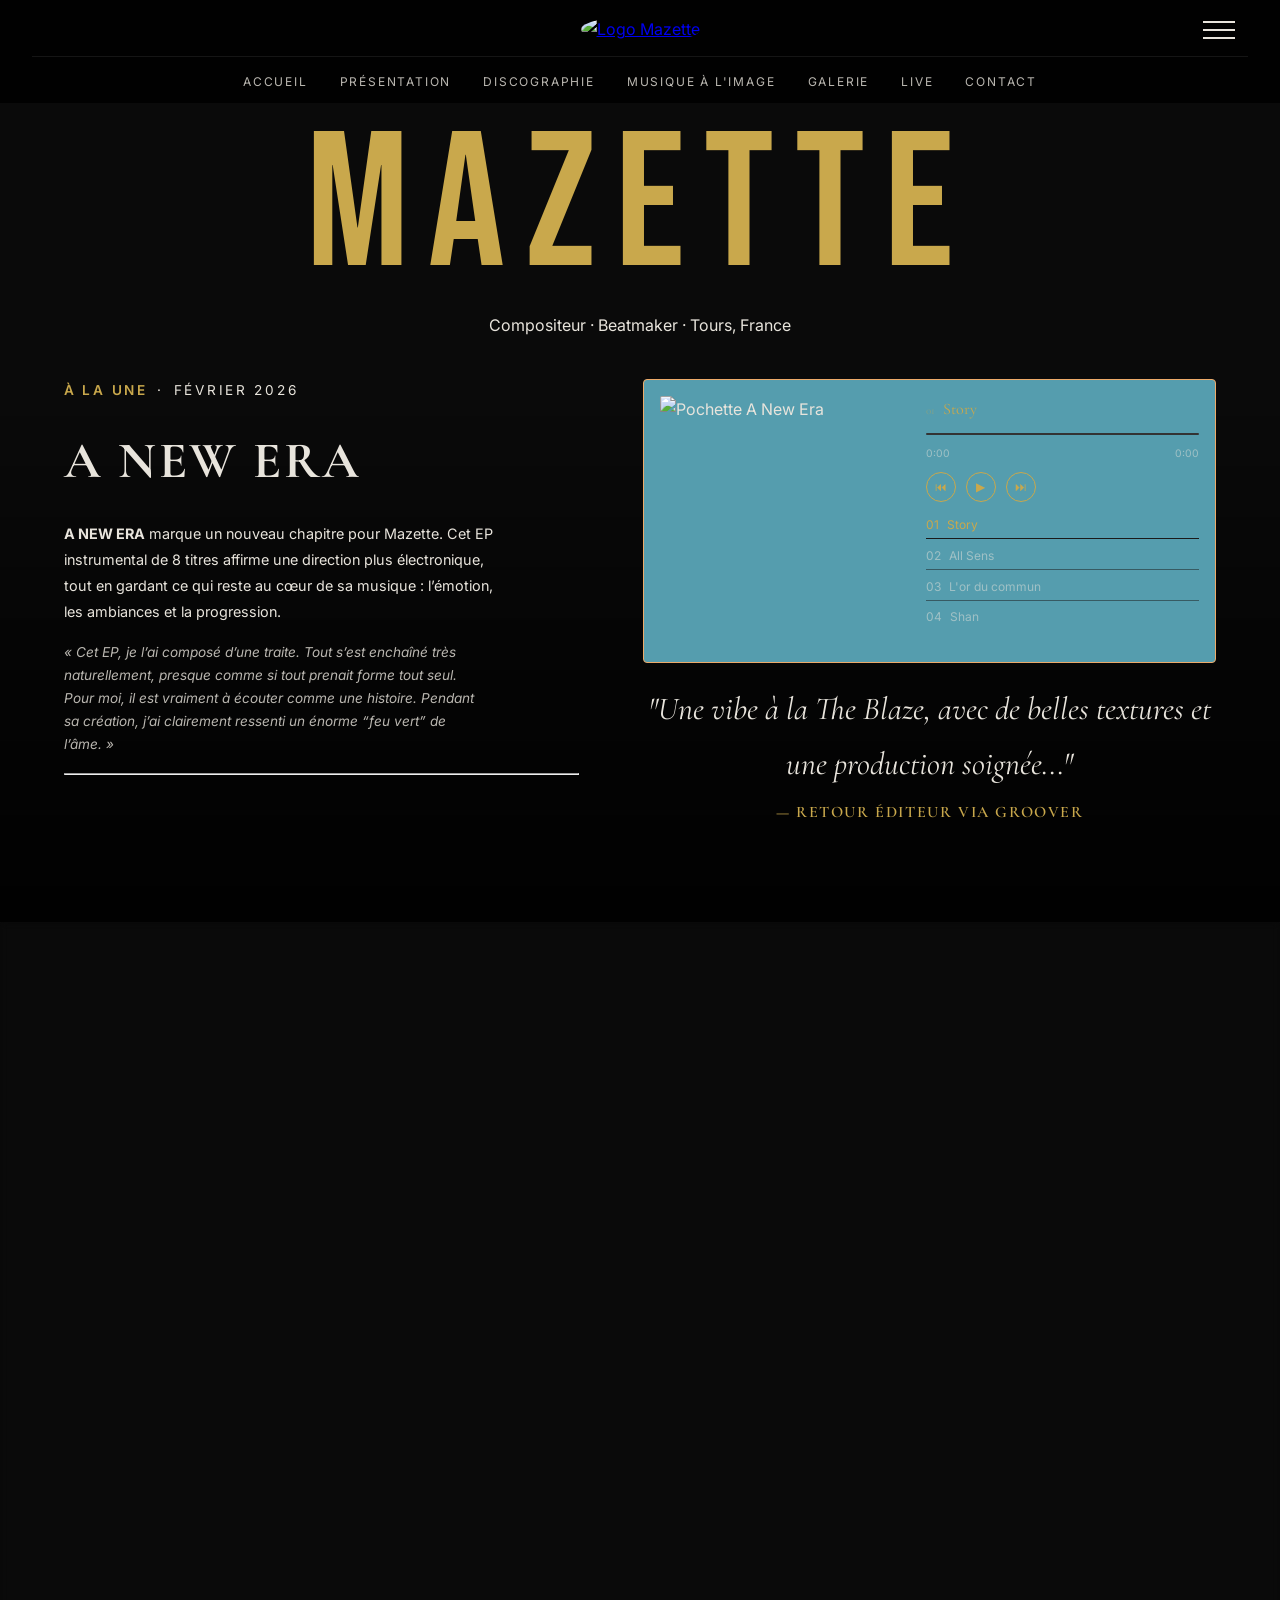
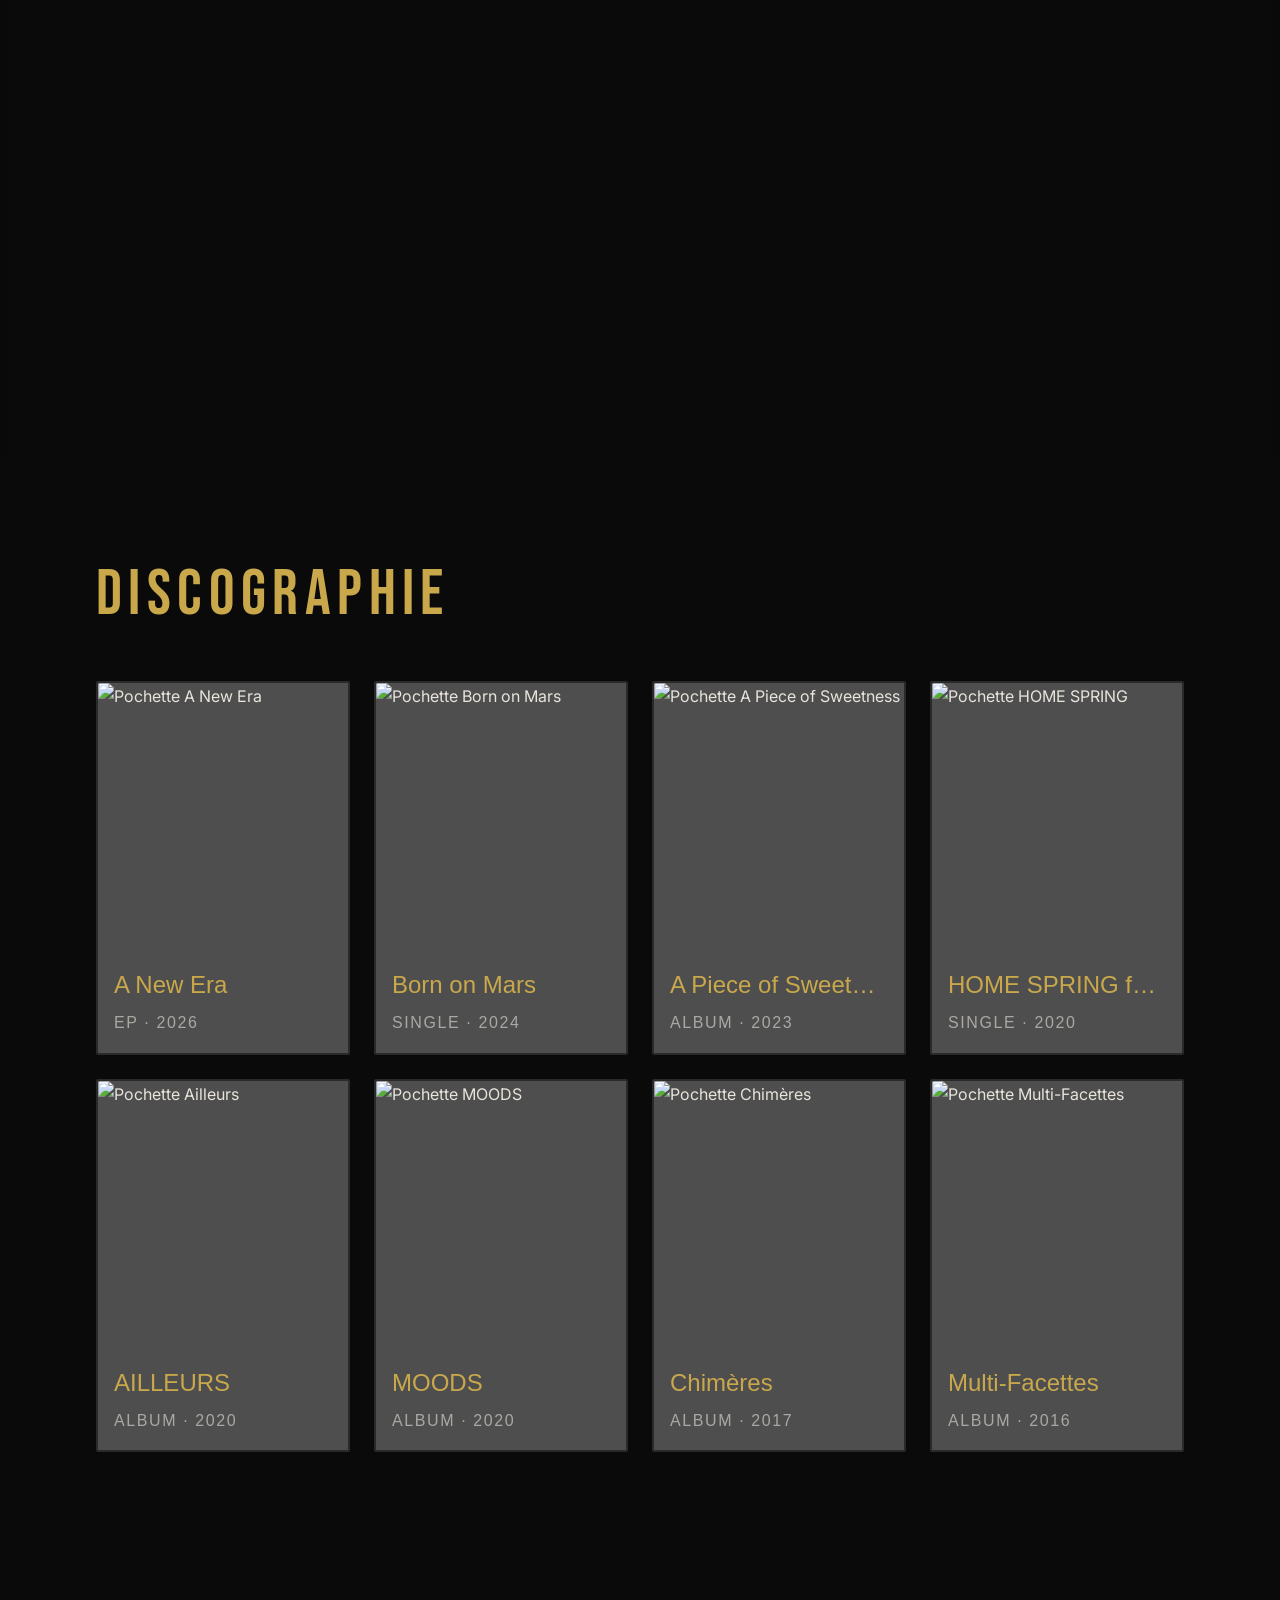
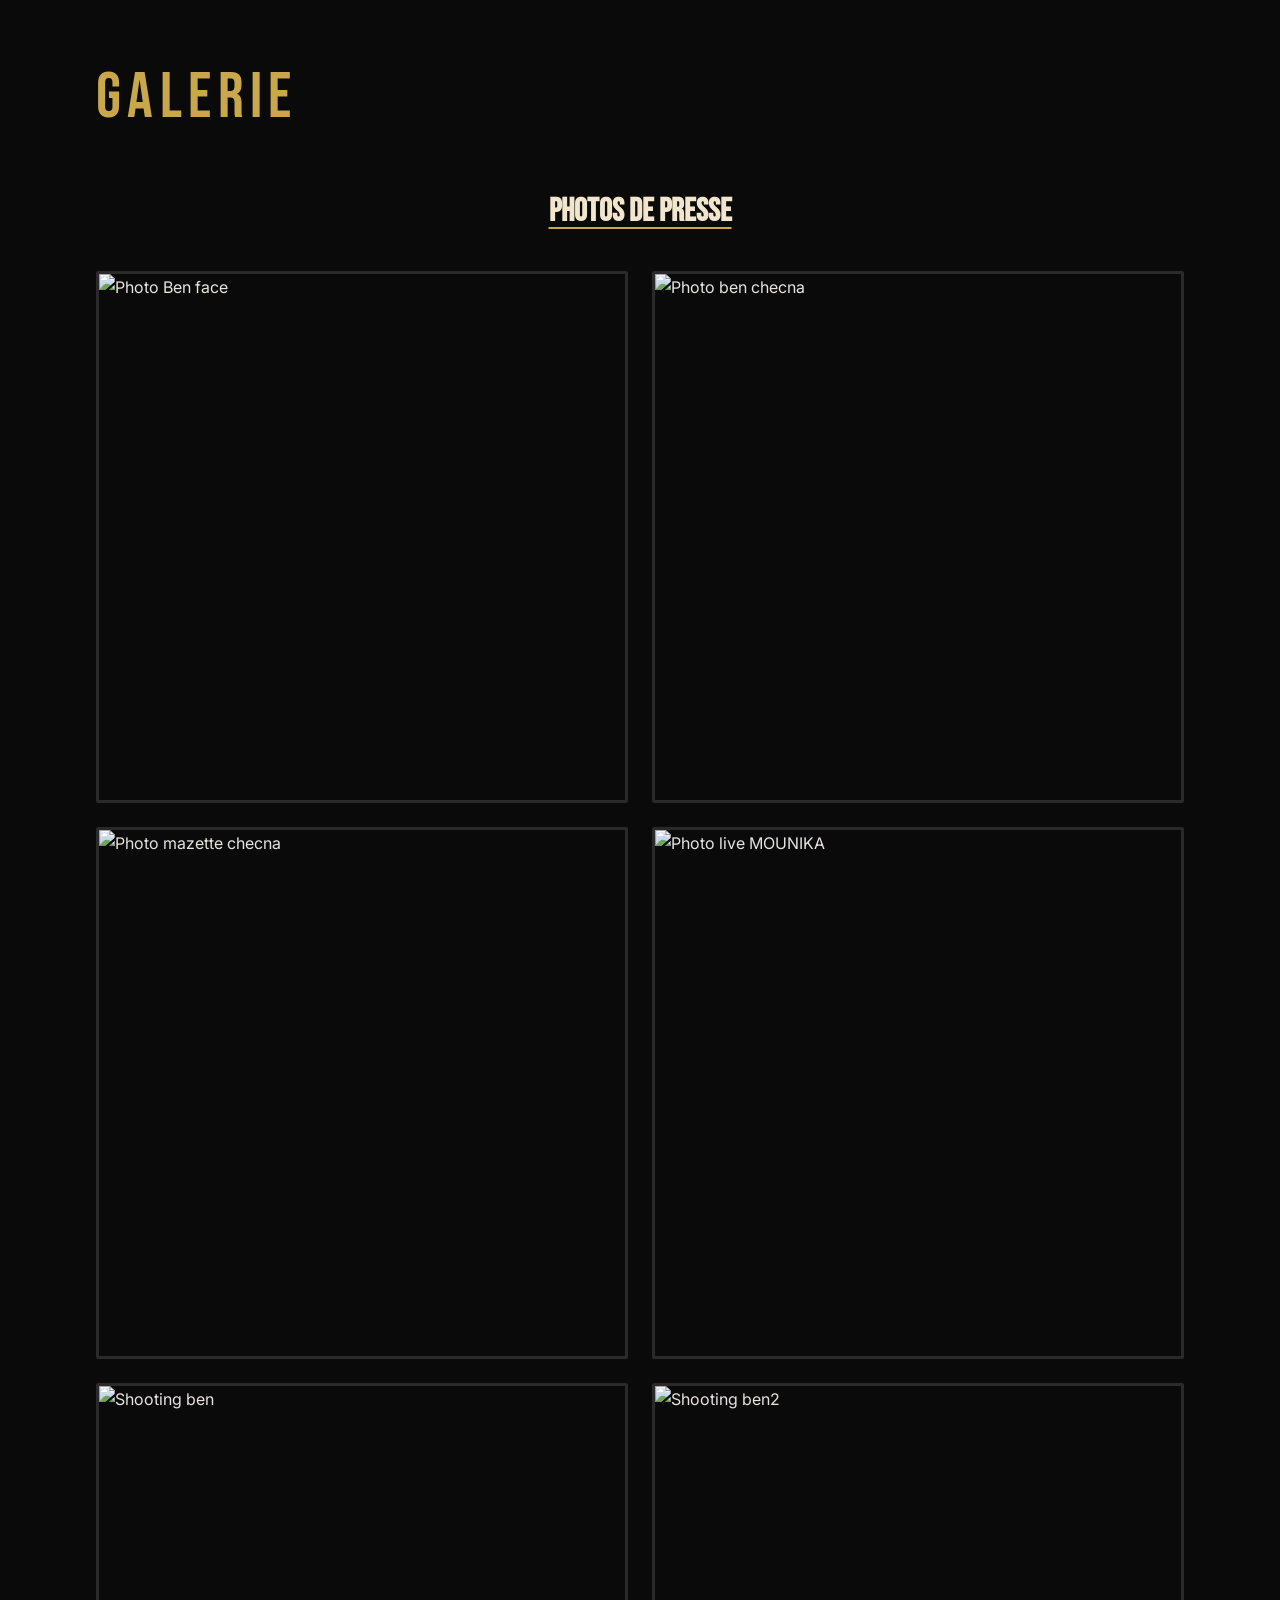
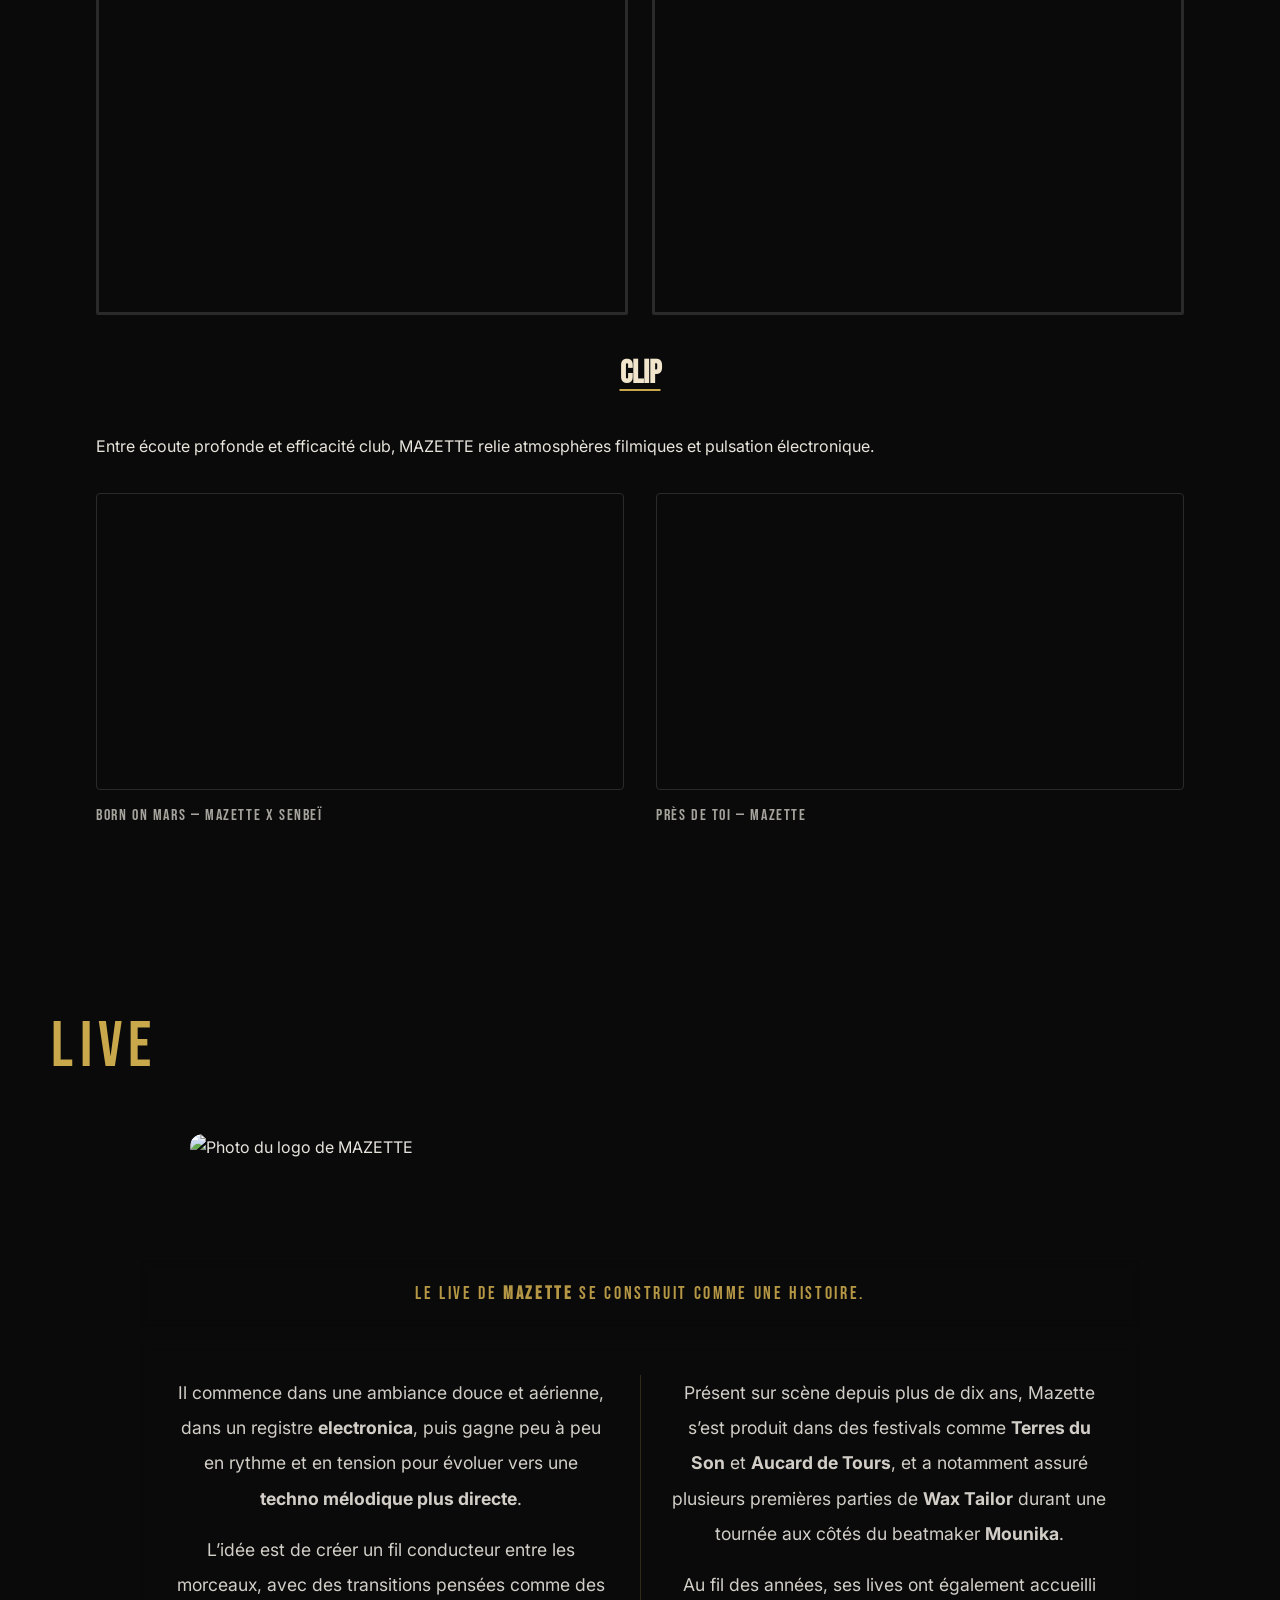
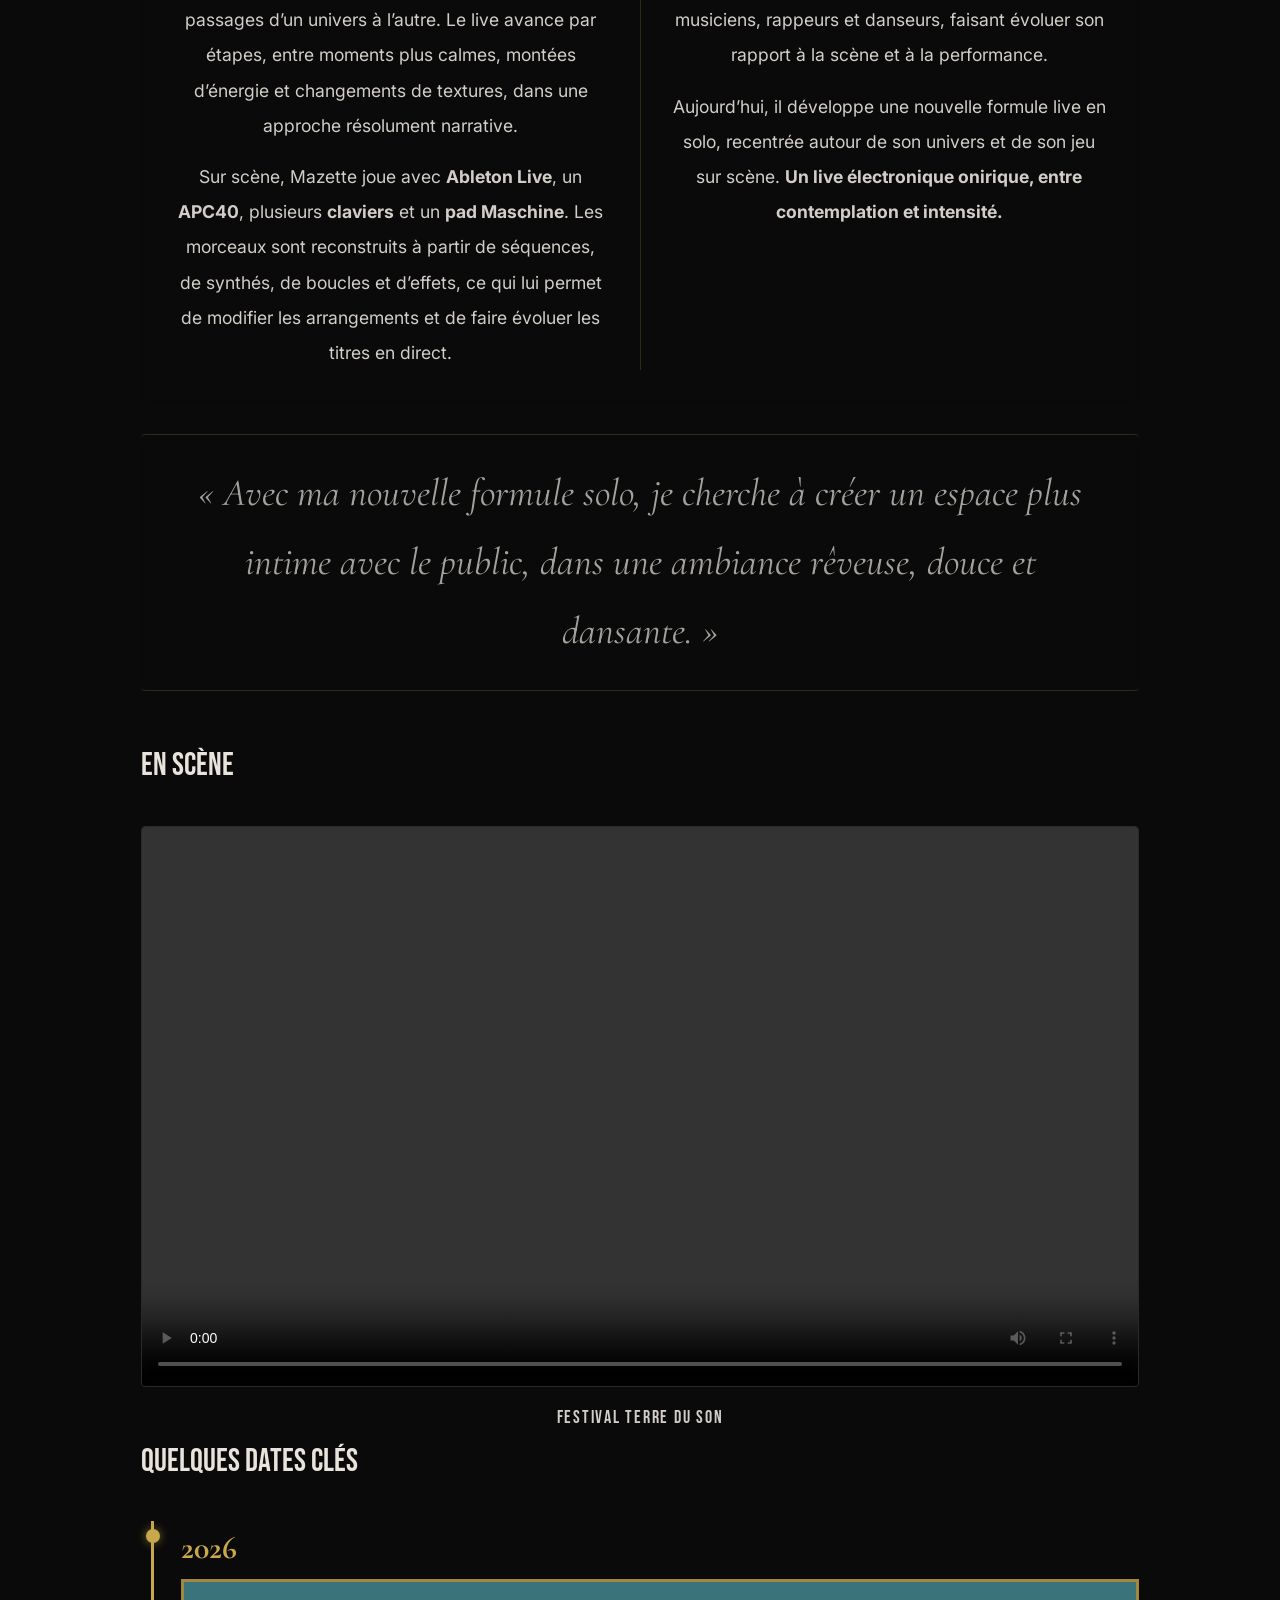
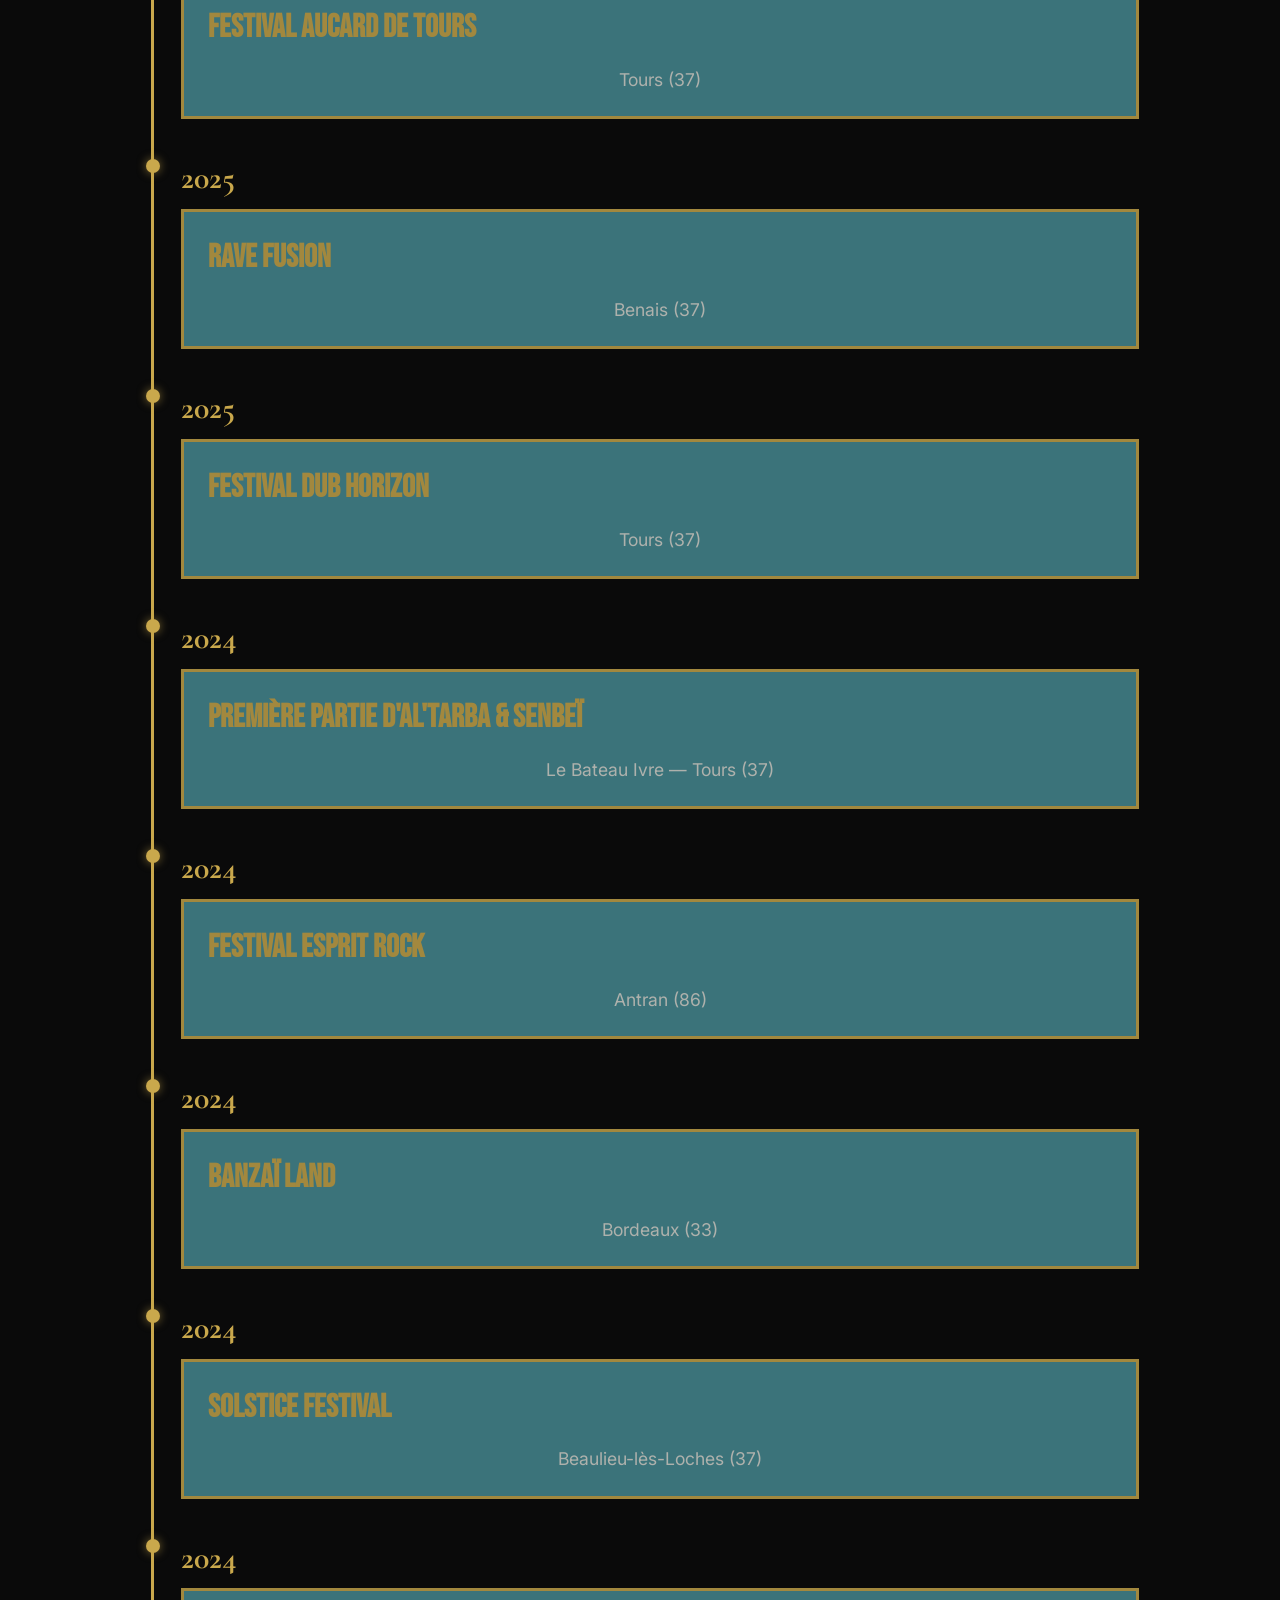
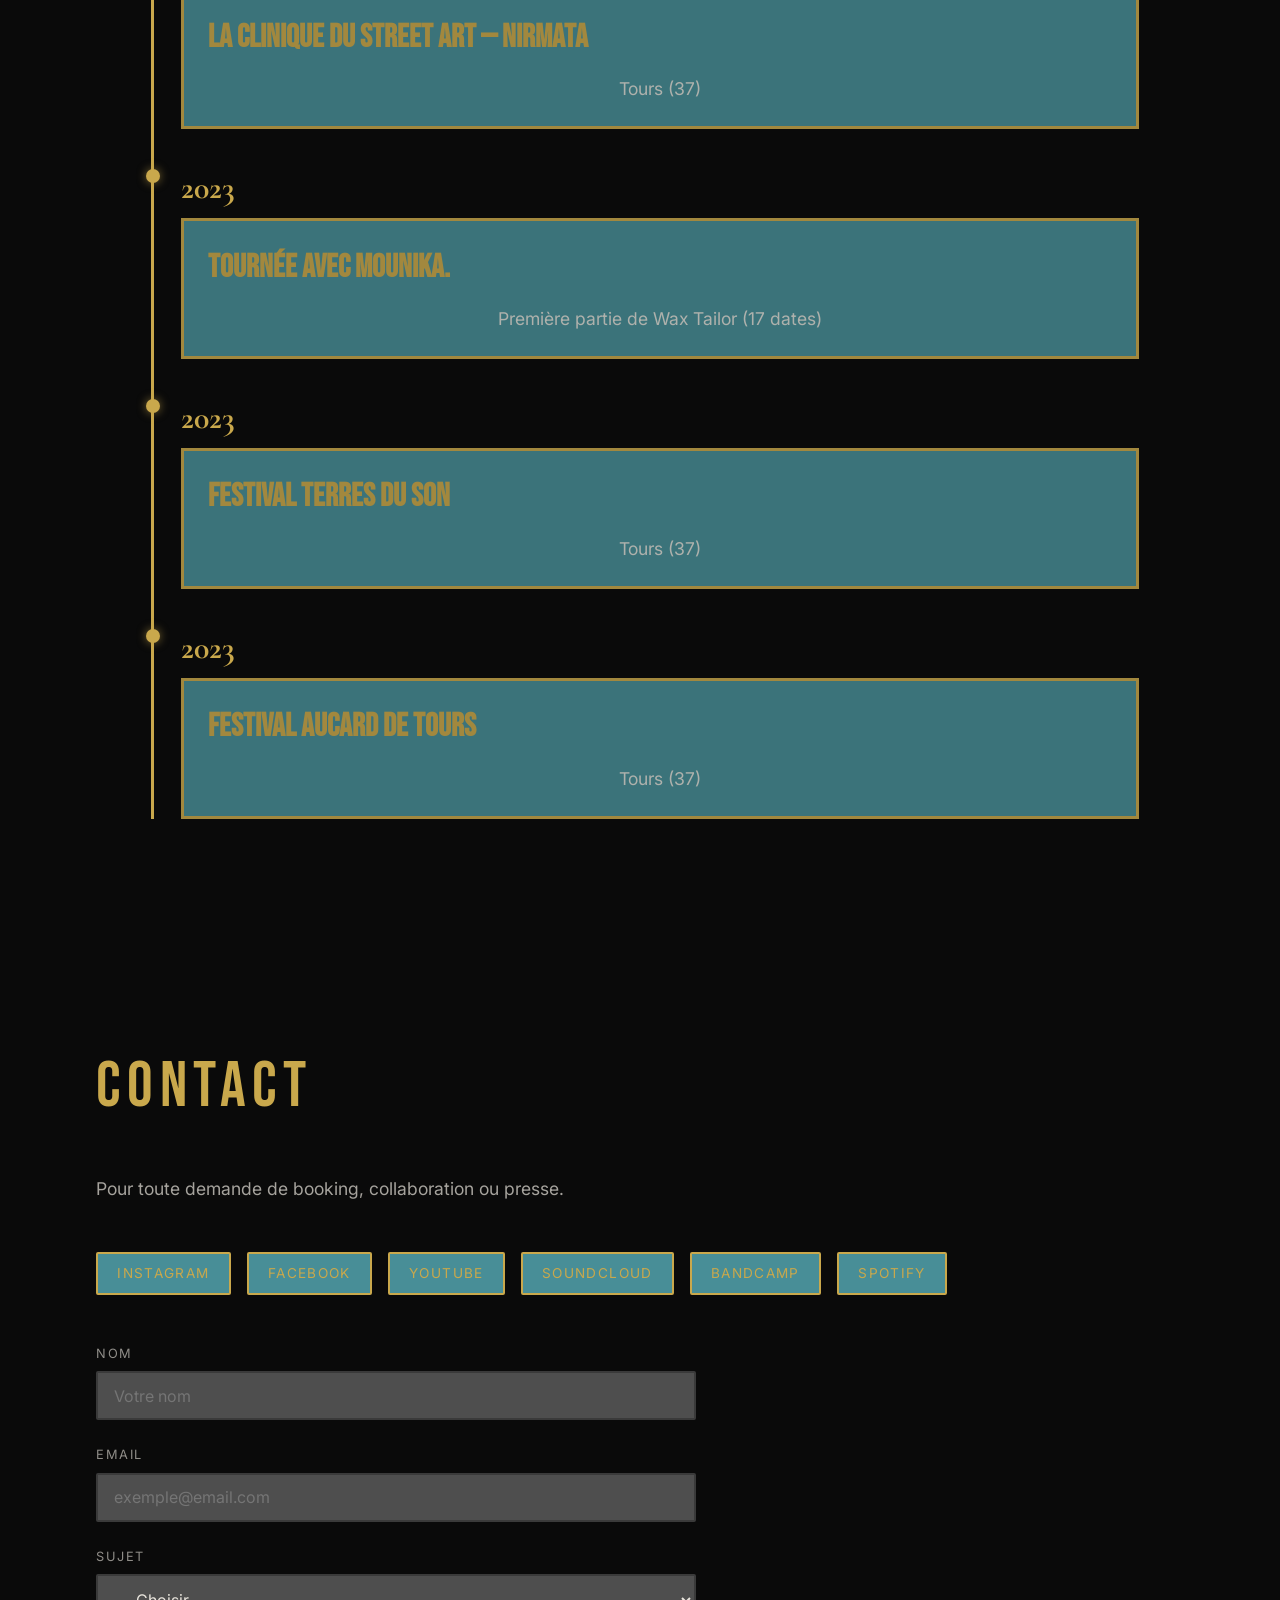
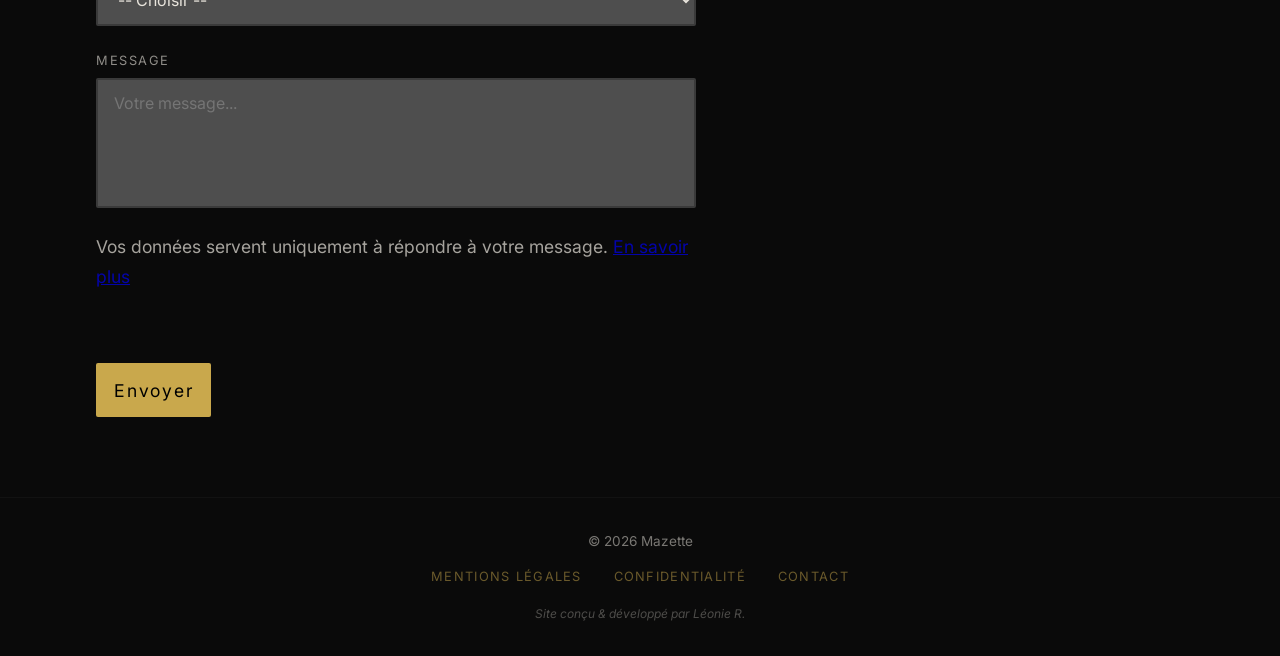
==== commit 18515f07: "update mentions-légales" ====
--- a/index.html
+++ b/index.html
@@ -85,7 +85,7 @@
       </div>
       <h2 id="actu-titre">A NEW ERA</h2>
       <p id="actu-desc">
-      <p><strong>A NEW ERA</strong> marque un nouveau chapitre pour Mazette. Cet EP instrumental de 8 titres affirme une
+      <strong>A NEW ERA</strong> marque un nouveau chapitre pour Mazette. Cet EP instrumental de 8 titres affirme une
         direction plus électronique, tout en gardant ce qui reste au cœur de sa musique : l’émotion, les ambiances et
         la progression.</p>
       <i>« Cet EP, je l’ai composé d’une traite. Tout s’est enchaîné très naturellement, presque comme si tout prenait
@@ -277,12 +277,12 @@
     <div class="grille-video">
 
       <div class="carte-video">
-        <iframe src="https://www.youtube.com/embed/lpXlfuZ5t_A" title="Born on Mars — Mazette x Senbeï" allowfullscreen></iframe>
+        <iframe src="https://www.youtube-nocookie.com/embed/lpXlfuZ5t_A" title="Born on Mars — Mazette x Senbeï" allowfullscreen></iframe>
         <p class="legende-video">Born on Mars — Mazette x Senbeï</p>
       </div>
 
       <div class="carte-video">
-        <iframe src="https://www.youtube.com/embed/yn3qLowqRiU" title="Près de toi — Mazette" allowfullscreen></iframe>
+        <iframe src="https://www.youtube-nocookie.com/embed/yn3qLowqRiU" title="Près de toi — Mazette" allowfullscreen></iframe>
         <p class="legende-video">Près de toi — Mazette</p>
       </div>
     </div>
@@ -292,19 +292,17 @@
   <div id="lightbox" class="lightbox-cachee">
     <button id="lightbox-fermer">✕</button>
     <button id="lightbox-precedent">&#8249;</button>
-    <img id="lightbox-img" src="" alt="">
     <button id="lightbox-suivant">&#8250;</button>
   </div>
 
   <!-- LIVE -->
 <section id="live">
   <!-- PHOTO PLEINE LARGEUR EN HAUT -->
+  <h2>Live</h2>
   <div id="live-banniere">
-    <h2>Live</h2>
-    <img src="https://res.cloudinary.com/jyllfp1b/image/upload/v1792077347/MAZETTE_PUBLIC.jpg" alt="Photo du public
+    <img src="https://res.cloudinary.com/jyllfp1b/image/upload/f_auto,q_auto/v1792172780/aucard_video_2.png" alt="Photo du logo
         de MAZETTE">
     <div id="live-banniere-overlay">
-
     </div>
   </div>
   <!-- CONTENU EN DESSOUS -->
@@ -336,7 +334,7 @@
       <video controls>
         <source src="https://res.cloudinary.com/jyllfp1b/video/upload/v1786628351/Mazette_festival_TDS_2023.mp4" type="video/mp4">
       </video>
-      <p class="legende-video">Festival Terre du Son 2023</p>
+      <p class="legende-video">Festival Terre du Son</p>
     </div>
 
     <h3>Quelques dates clés</h3>
@@ -439,7 +437,7 @@
 
     <div id="reseaux">
       <a href="https://www.instagram.com/mazettebeatmaker" target="_blank" rel="noopener" class="lien-reseau">Instagram</a>
-      <a href="https://www.facebook.com/mazettebeatmaker" target="_blank" rel="noopener" class="lien-reseau">Facebook</a>
+      <a href="https://www.facebook.com/mazettemusic" target="_blank" rel="noopener" class="lien-reseau">Facebook</a>
       <a href="https://www.youtube.com/@mazetteofficiel6361" target="_blank" rel="noopener" class="lien-reseau">Youtube</a>
       <a href="https://soundcloud.com/mazette" target="_blank" rel="noopener" class="lien-reseau">SoundCloud</a>
       <a href="https://mazettemusic.bandcamp.com" target="_blank" rel="noopener" class="lien-reseau">Bandcamp</a>
@@ -476,7 +474,8 @@
 
       <input type="text" name="_gotcha" class="champ-cache" aria-label="Ne pas remplir" tabindex="-1">
       <input type="hidden" name="_subject" value="Nouveau message depuis le site MAZETTE">
-
+      <p class="form-info">Vos données servent uniquement à répondre à votre message.
+        <a href="mentions-legales.html#confidentialite">En savoir plus</a></p>
       <button type="submit" id="btn-envoyer">Envoyer</button>
       <p id="message-formulaire"></p>
 
--- a/style.css
+++ b/style.css
@@ -953,7 +953,7 @@
 }
 
 .legende-video {
-  font-family: var(--police-titre), serif;
+  font-family: var(--police-titre-h2), serif;
   font-size: 1rem;
   opacity: 0.7;
   letter-spacing: 0.1em;
@@ -979,17 +979,15 @@
   position: relative;
   width: 100%;
   max-width: 900px;
-  height: clamp(250px, 50vw, 600px);
   margin: 0 auto 3rem;
+  border-radius: 12px;
   overflow: hidden;
-  border-radius: 12px;
 }
 
 #live-banniere img {
+  display: block;
   width: 100%;
-  height: 100%;
-  object-fit: cover;
-  object-position: center 70%;
+  height: auto;          /* la hauteur suit les proportions de la photo */
   filter: grayscale(20%);
   border-radius: 12px;
 }
@@ -1047,7 +1045,7 @@
   display: block;
   text-align: center;
   font-family: var(--police-titre), serif;
-  font-size: clamp(1.2rem, 3vw, 2rem);
+  font-size: clamp(1.4rem, 3vw, 2.5rem);
   opacity: 0.7;
   line-height: 1.8;
   padding: 1.5rem clamp(0.5rem, 3vw, 3rem);
@@ -1067,6 +1065,7 @@
 #dates {
   max-width: 900px;
   margin: auto;
+  font-family: var(--police-titre-h2), serif;
 }
 
 .timeline {
@@ -1201,7 +1200,7 @@
   padding: 0.8rem 1rem;
   border-radius: 2px;
   font-family: var(--police-texte), sans-serif;
-  font-size: 1rem;           /* ≥ 16px : évite le zoom auto sur iPhone */
+  font-size: 1rem;
   transition: border-color 0.3s ease;
   outline: none;
   width: 100%;
@@ -1373,8 +1372,9 @@
 
 .mention-bloc {
   margin-bottom: 3rem;
-  padding-bottom: 3rem;
+  padding: 0 0 3rem;
   border-bottom: 1px solid #1a1a1a;
+  max-width: none;
 }
 
 .mention-bloc h2 {
@@ -1434,8 +1434,7 @@
   }
 
   #bio i,
-  #musique i,
-  #live i {
+  #musique i{
     display: block;
     max-width: 600px;
     margin-left: auto;
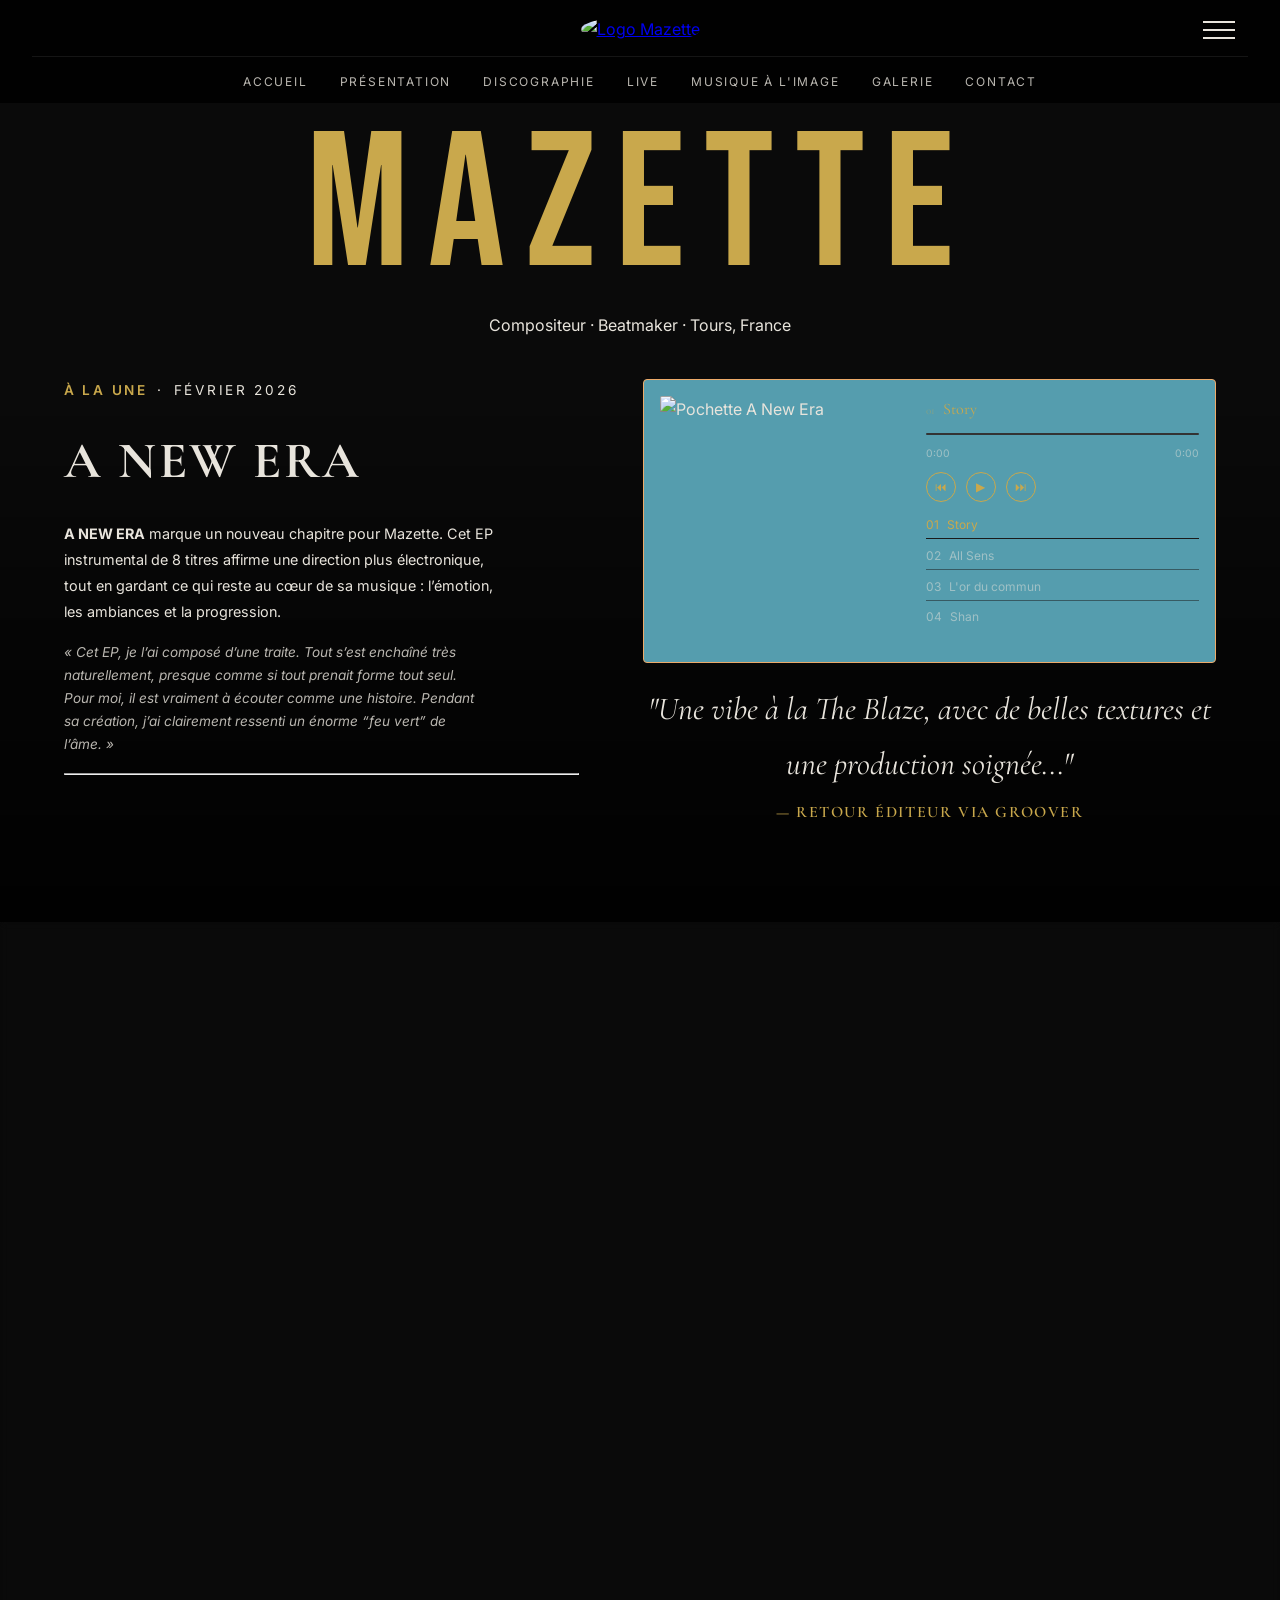
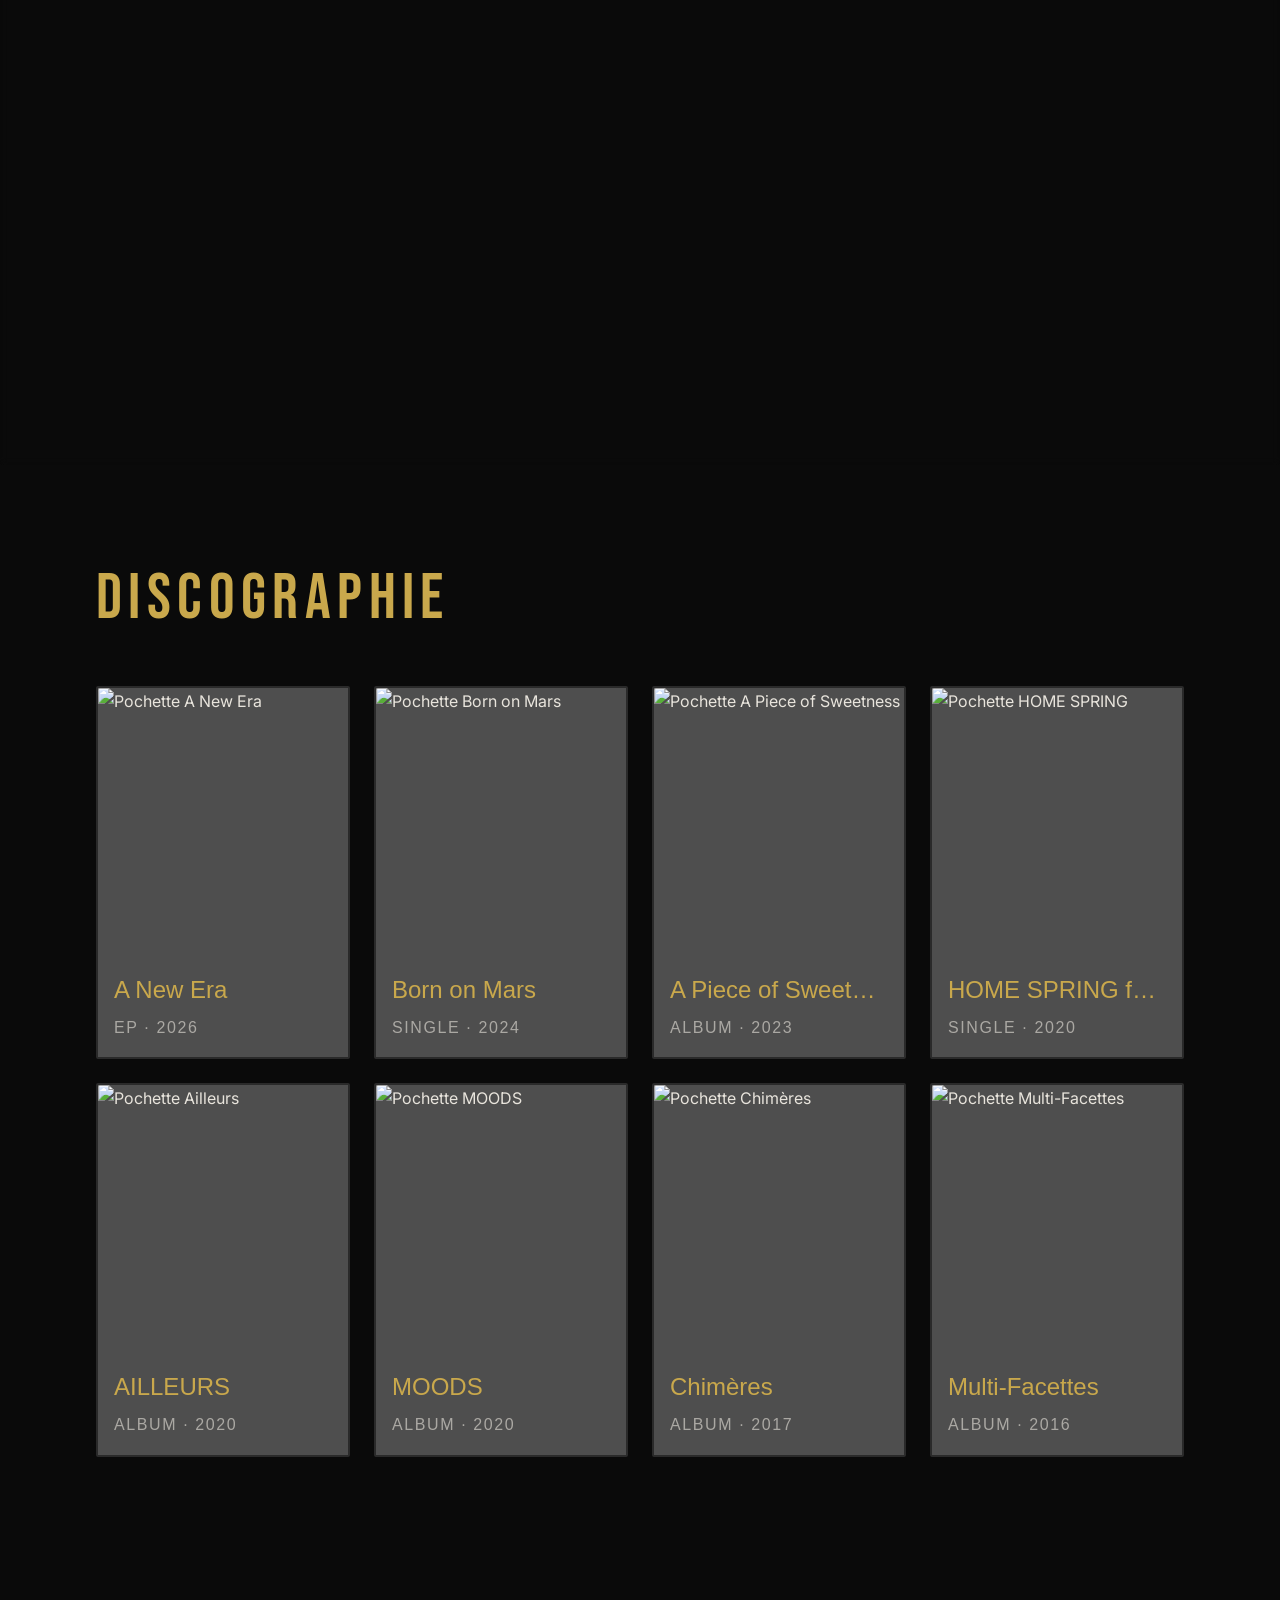
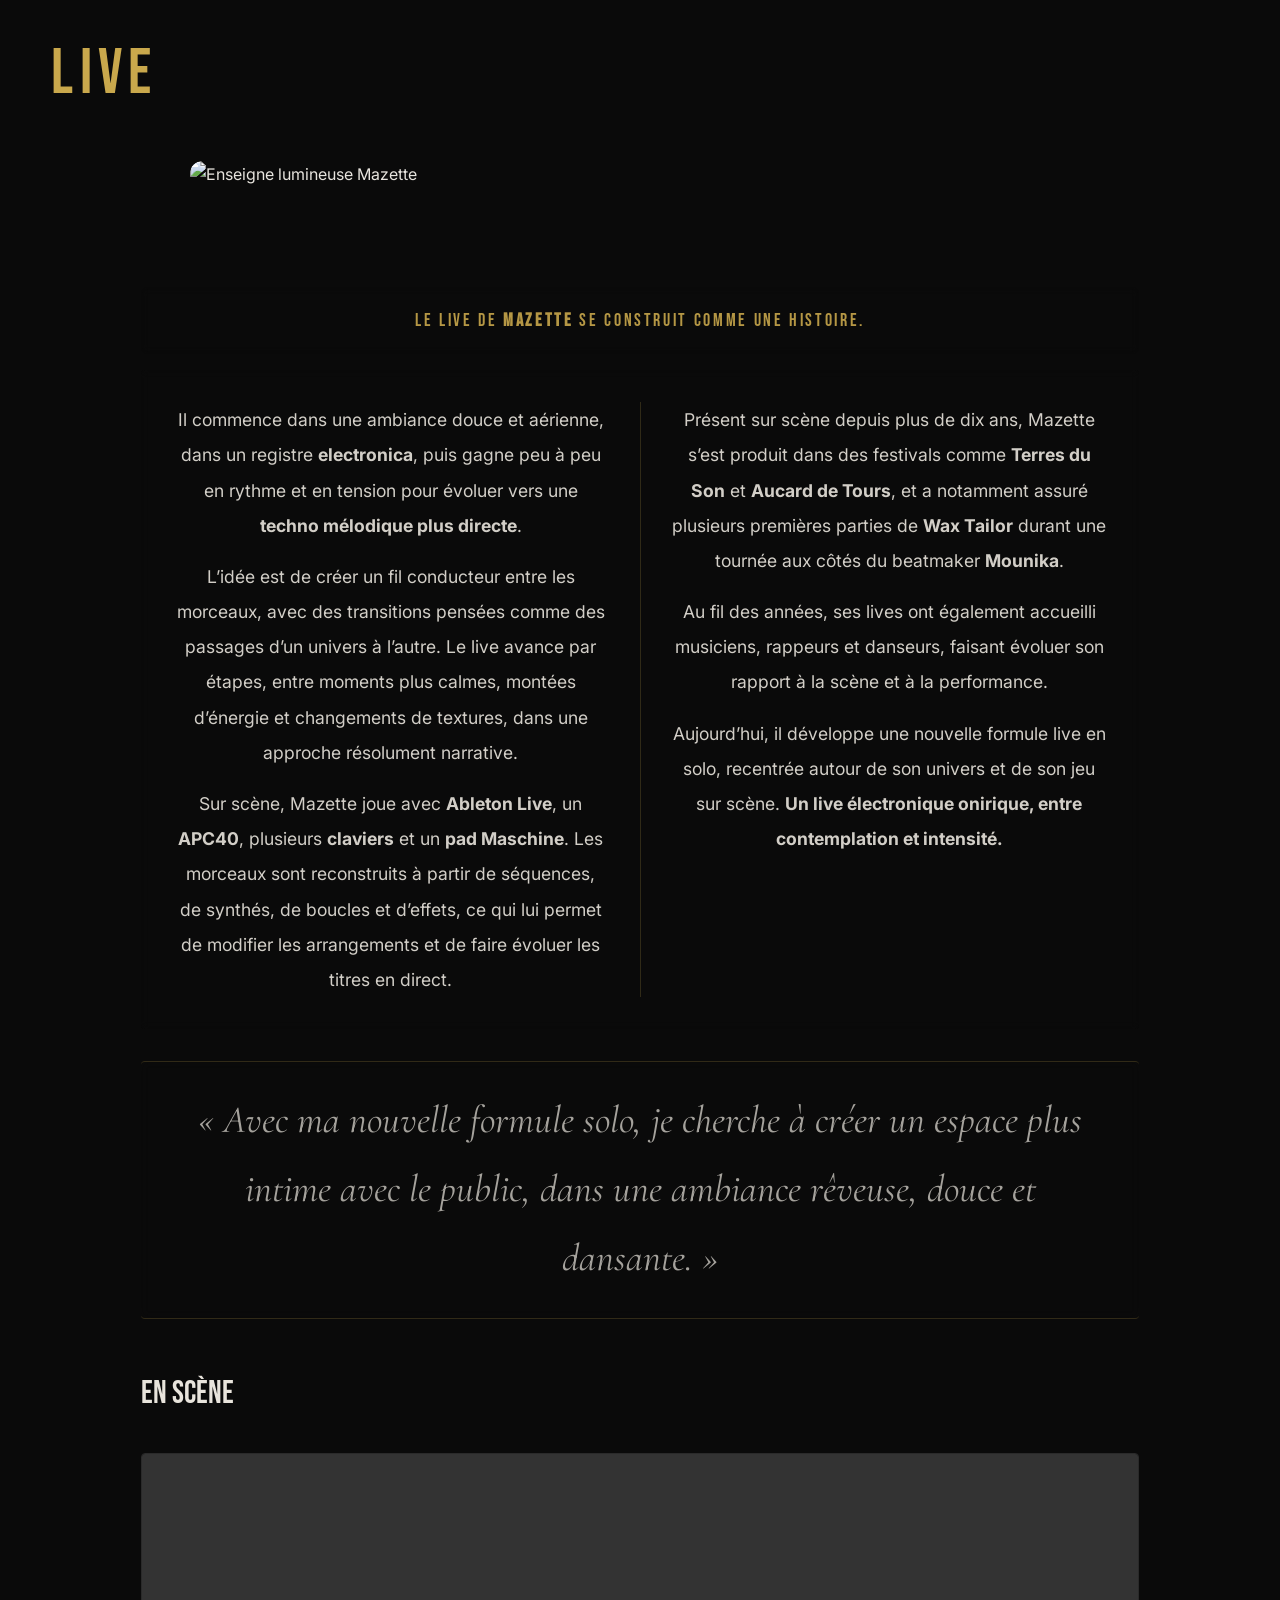
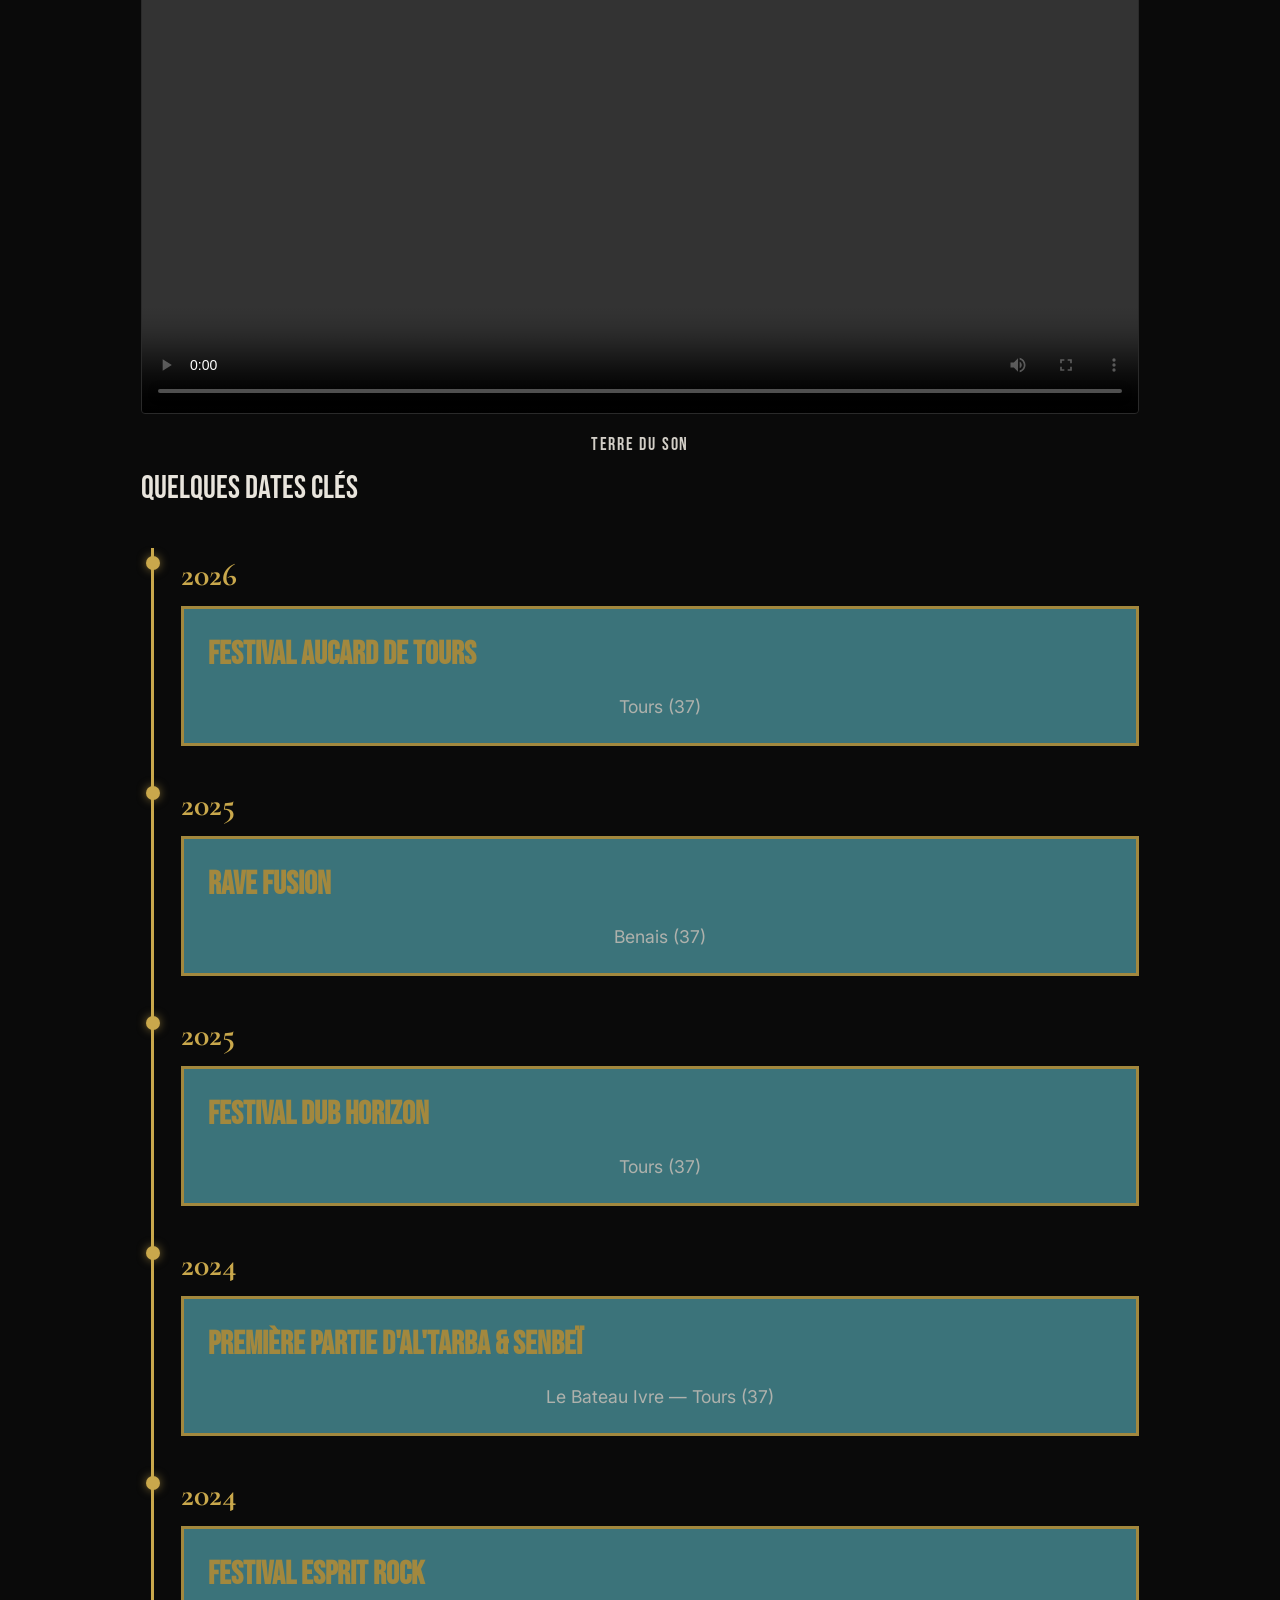
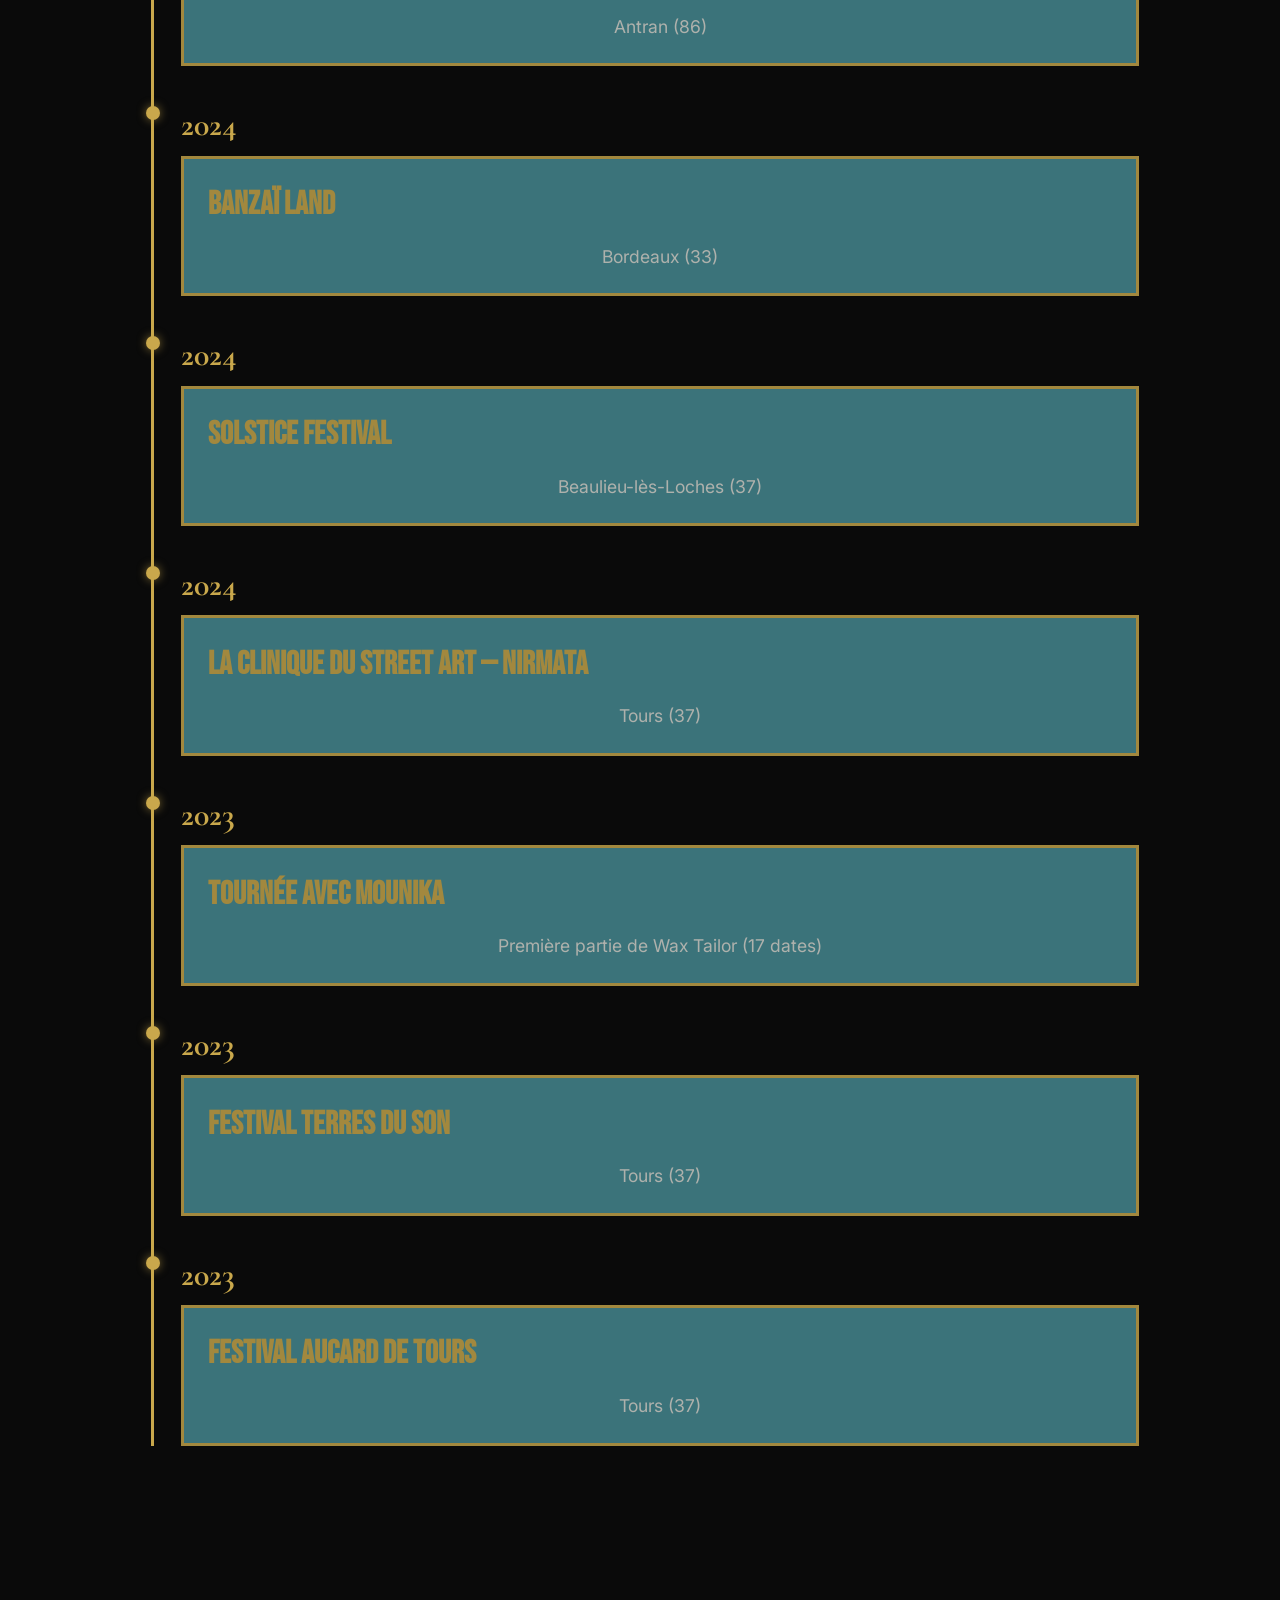
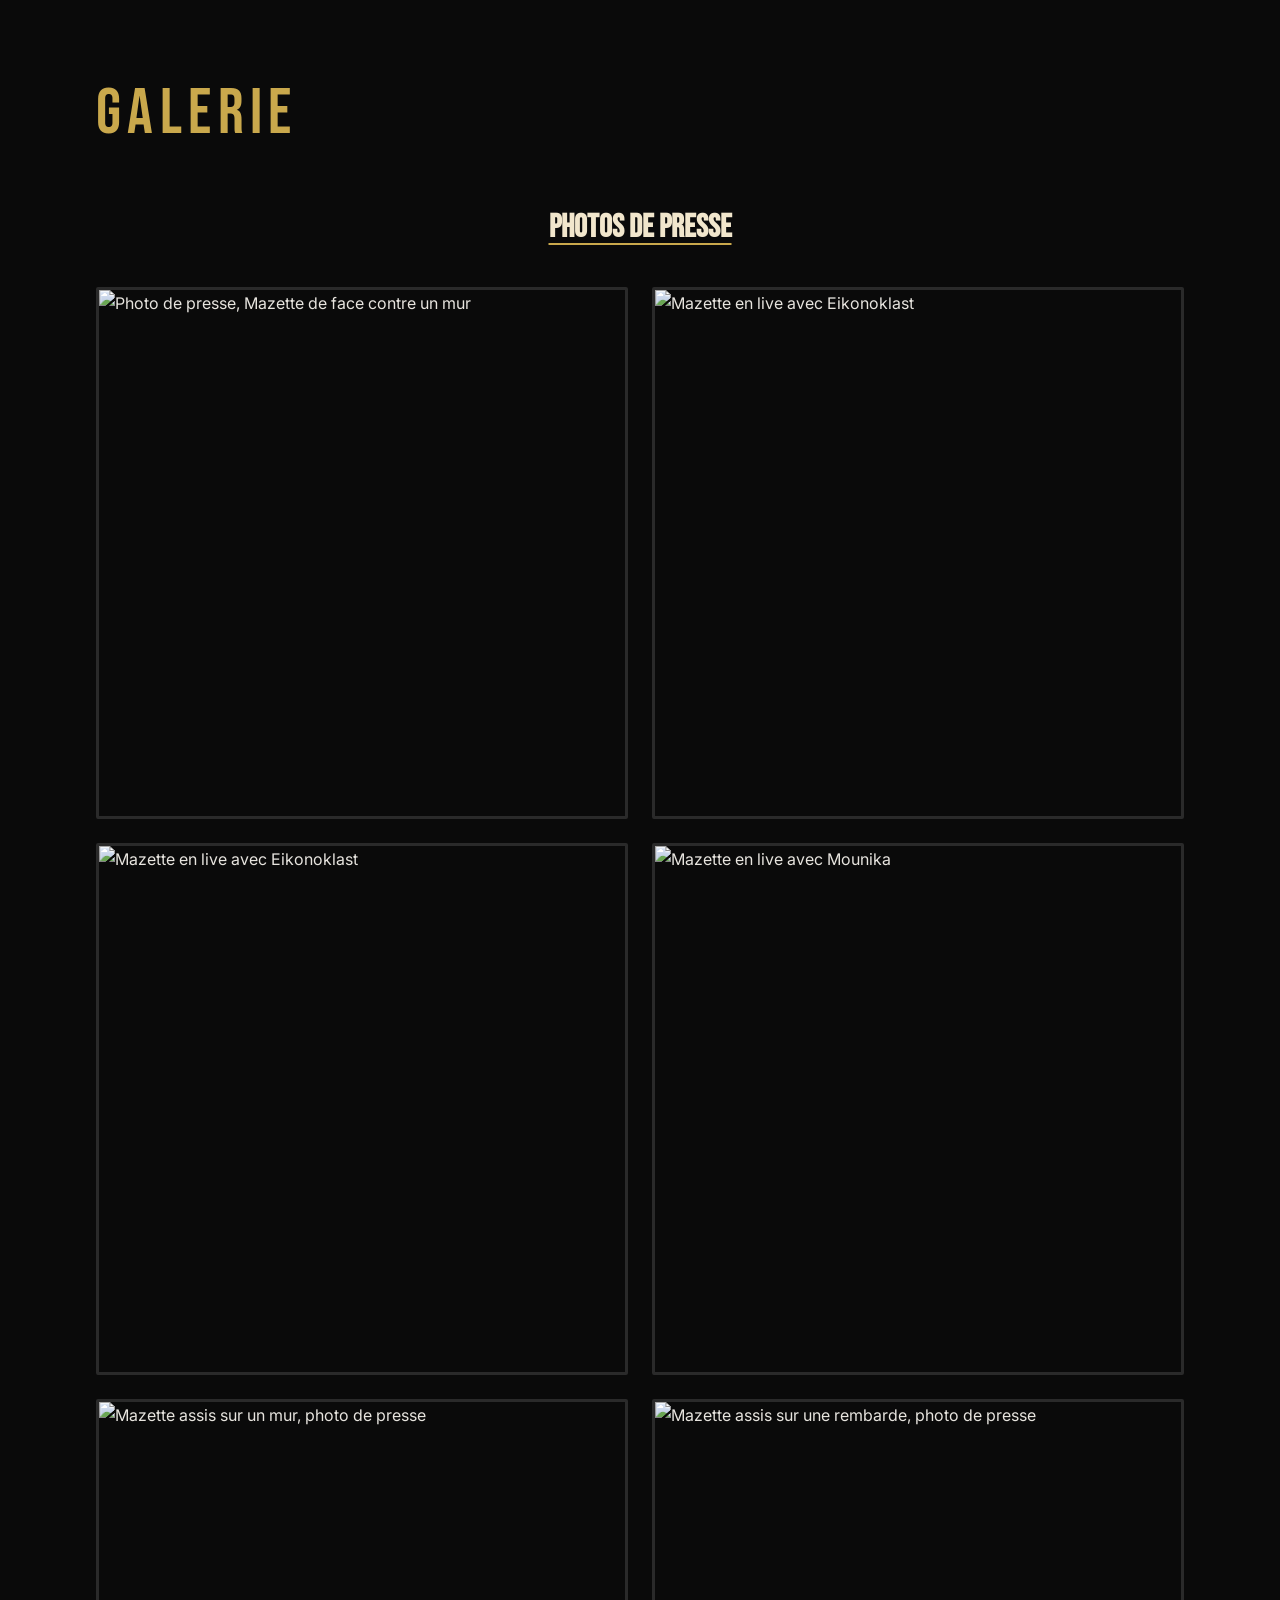
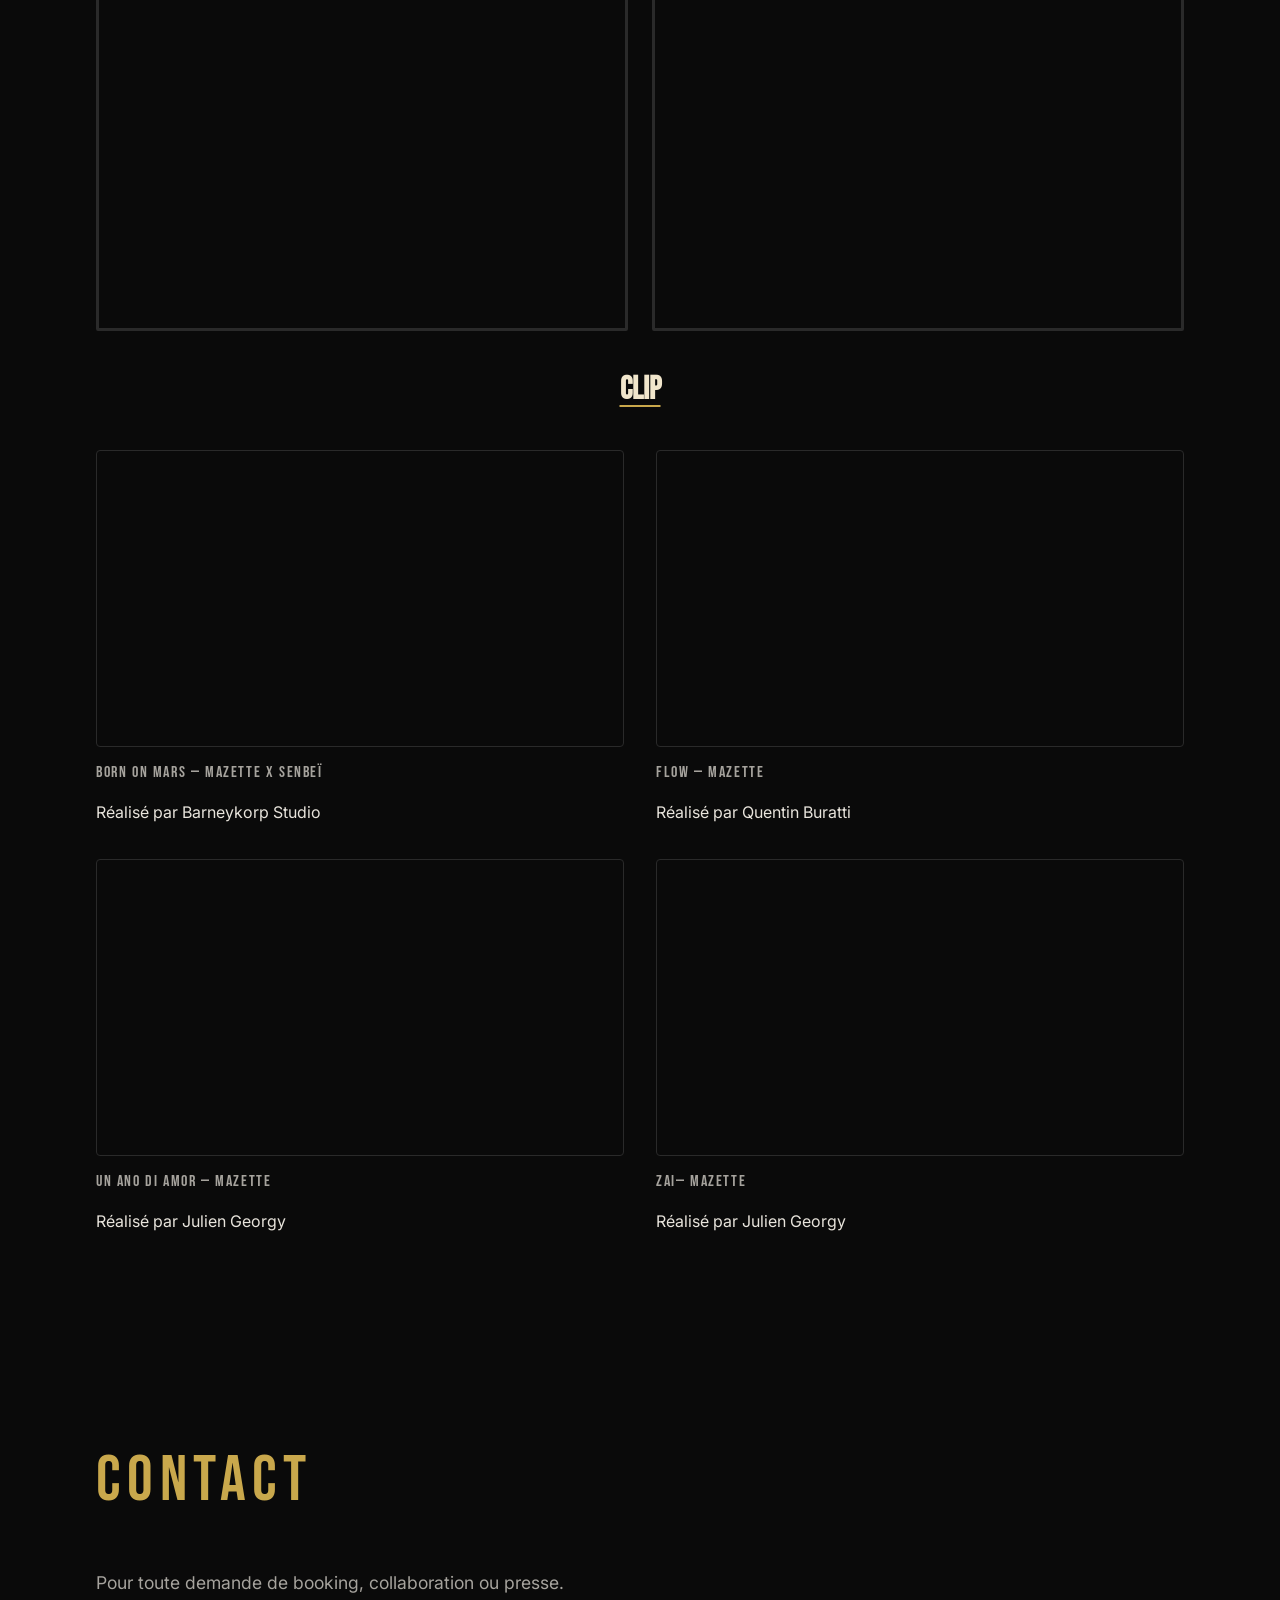
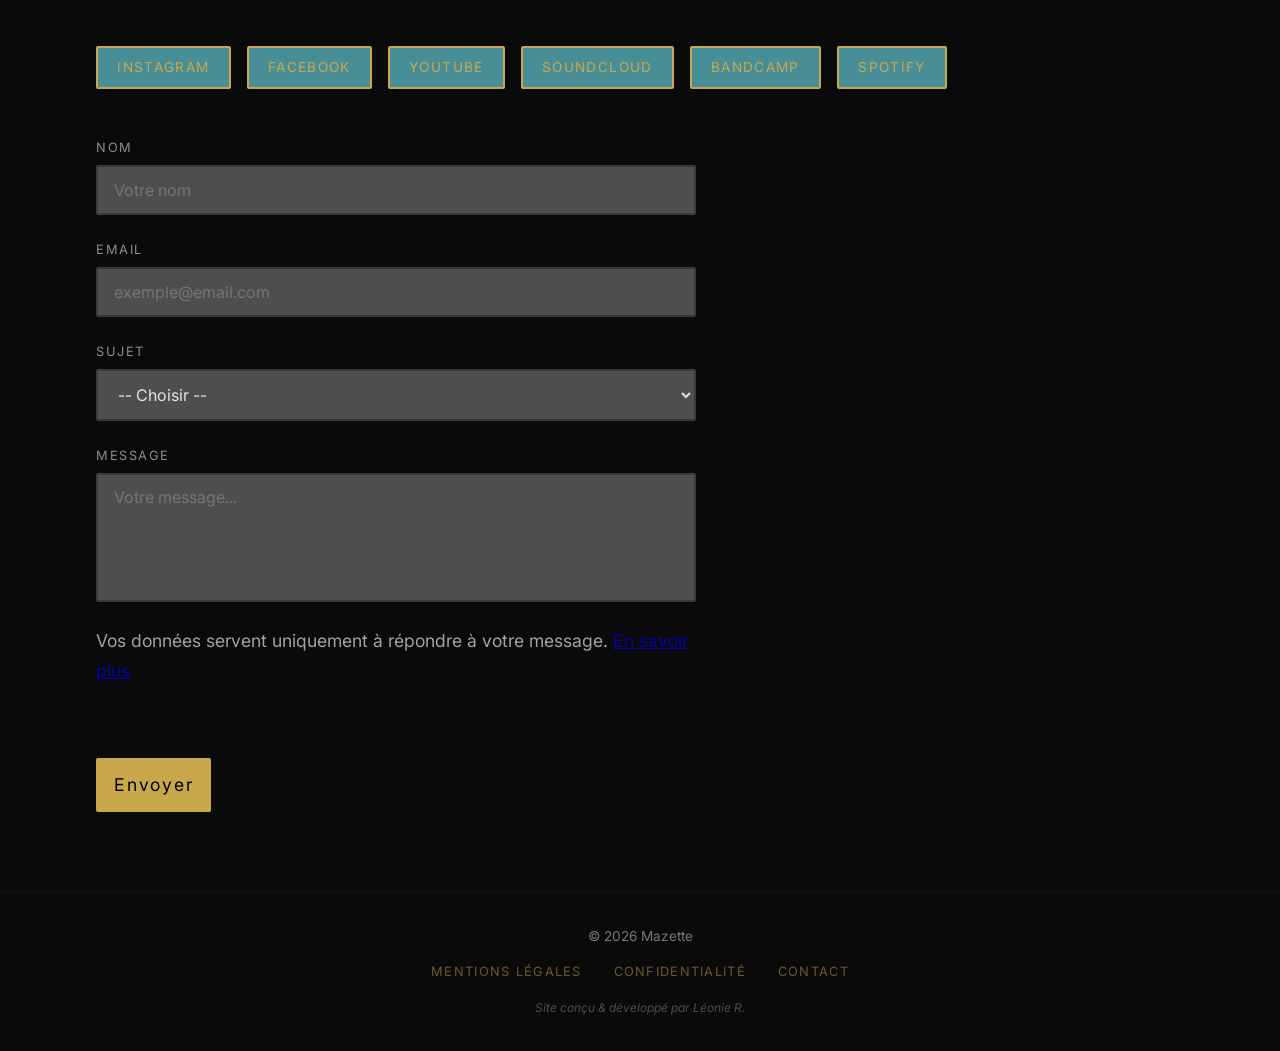
==== commit 3ef29d6c: "modified all files" ====
--- a/index.html
+++ b/index.html
@@ -3,6 +3,7 @@
 <head>
   <meta charset="UTF-8">
   <meta name="viewport" content="width=device-width, initial-scale=1">
+  <meta name="description" content="Mazette, compositeur et beatmaker électronique basé à Tours. EP A NEW ERA, live, musique à l'image.">
   <title>Mazette — Compositeur & Beatmaker</title>
   <link rel="stylesheet" href="style.css">
   <link rel="preconnect" href="https://fonts.googleapis.com">
@@ -36,9 +37,9 @@
       <li><a href="#accueil">Accueil</a></li>
       <li><a href="#bio">Présentation</a></li>
       <li><a href="#musique">Discographie</a></li>
+      <li><a href="#live">Live</a></li>
       <li><a href="musique-image.html">Musique à l'image</a></li>
       <li><a href="#galerie">Galerie</a></li>
-      <li><a href="#live">Live</a></li>
       <li><a href="#contact">Contact</a></li>
     </ul>
   </nav>
@@ -53,9 +54,9 @@
       <li><a href="#accueil">Accueil</a></li>
       <li><a href="#bio">Présentation</a></li>
       <li><a href="#musique">Discographie</a></li>
+      <li><a href="#live">Live</a></li>
       <li><a href="musique-image.html">Musique à l'image</a></li>
       <li><a href="#galerie">Galerie</a></li>
-      <li><a href="#live">Live</a></li>
       <li><a href="#contact">Contact</a></li>
     </ul>
   </nav>
@@ -134,7 +135,7 @@
 </section>
 
 <audio id="audio"></audio>
-
+<main>
   <!-- BIO -->
   <section id="bio">
     <h2>Présentation</h2>
@@ -142,16 +143,16 @@
     <hr>
     <p>Producteur français basé à Tours, il construit depuis plus de dix ans une musique électronique sensible et
       mélodique, entre electronica, trip-hop et beatmaking.</p>
-    <p>Il aime faire évoluer ses morceaux entre douceur, profondeur et énergie.Plus que de chercher un style précis,
+    <p>Il aime faire évoluer ses morceaux entre douceur, profondeur et énergie. Plus que de chercher un style précis,
       il cherche surtout à créer des ambiances et, avant tout, à transmettre une émotion.</p>
     <p>Cette manière instinctive de composer trouve naturellement un prolongement dans son travail pour l’image.
       Formé à la composition de musique de film en 2020, il compose depuis pour différents projets, notamment des
       courts métrages.
       Ce travail lui permet d’aborder la musique autrement, en partant d’une histoire, d’une ambiance ou d’une émotion
       à accompagner.</p>
-    <p>Au fil des années, Mazette a aussi multiplié les collaborations. Il signe notamment un featuring avec <strong>Senbeï
-      (Banzaï Lab)</strong> sur <strong>Born on Mars</strong> en 2024, et collabore avec <strong>Miscellaneous
-      (Chill Bump)</strong>,<strong>Youthstar(Chinese Man Records)</strong>, <strong>Noah23</strong> et
+    <p>Au fil des années, Mazette a aussi multiplié les collaborations. Il signe notamment un featuring avec
+      <strong>Senbeï (Banzaï Lab)</strong> sur <strong>Born on Mars</strong> en 2024, et collabore avec <strong>Miscellaneous
+      (Chill Bump)</strong>, <strong>Youthstar (Chinese Man Records)</strong>, <strong>Noah23</strong> et
       <strong>Roger Molls</strong> sur l’album A Piece of Sweetness. En 2023, il rejoint également le beatmaker
       <strong>Mounika</strong> sur scène pour plusieurs premières parties de <strong>Wax Tailor</strong>.</p>
     <p>Après plusieurs années de sorties et de collaborations, Mazette poursuit aujourd’hui son évolution dans une
@@ -160,7 +161,6 @@
       douceur, profondeur et montée en énergie.
       Longtemps habitué au sampling, il signe ici un EP entièrement composé, marquant une nouvelle étape dans sa manière
       de créer.</p>
-    <br>
     <i>« La plupart du temps, je me retrouve devant mon clavier avec la tête vide. Je commence par chercher une première
       note, celle qui me fait vibrer à cet instant précis. Puis j’en cherche une autre, et tout se construit comme ça,
       petit à petit. Le reste en découle assez naturellement. Il faut vraiment que je ressente ce “feu vert” de l’âme. »
@@ -258,32 +258,184 @@
     </div>
   </section>
 
+  <!-- LIVE -->
+  <section id="live">
+    <!-- PHOTO PLEINE LARGEUR EN HAUT -->
+    <h2>Live</h2>
+    <div id="live-banniere">
+      <img src="https://res.cloudinary.com/jyllfp1b/image/upload/f_auto,q_auto/v1792172780/aucard_video_2.png" alt="Enseigne
+    lumineuse Mazette">
+    </div>
+    <!-- CONTENU EN DESSOUS -->
+    <div id="live-contenu">
+      <p class="live-intro">Le live de <strong>Mazette</strong> se construit comme une histoire.</p>
+      <div id="live-texte-colonnes">
+        <p>Il commence dans une ambiance douce et aérienne, dans un registre <strong>electronica</strong>, puis gagne peu à peu
+          en rythme et en tension pour évoluer vers une <strong>techno mélodique plus directe</strong>.</p>
+        <p>L’idée est de créer un fil conducteur entre les morceaux, avec des transitions pensées comme des passages d’un
+          univers à l’autre. Le live avance par étapes, entre moments plus calmes, montées d’énergie et changements de
+          textures, dans une approche résolument narrative.</p>
+        <p>Sur scène, Mazette joue avec <strong>Ableton Live</strong>, un <strong>APC40</strong>, plusieurs
+          <strong>claviers</strong> et un <strong>pad Maschine</strong>. Les morceaux sont reconstruits à partir de séquences,
+          de synthés, de boucles et d’effets, ce qui lui permet de modifier les arrangements et de faire évoluer les titres
+          en direct.</p>
+        <p>Présent sur scène depuis plus de dix ans, Mazette s’est produit dans des festivals comme <strong>Terres du Son</strong>
+          et <strong>Aucard de Tours</strong>, et a notamment assuré plusieurs premières parties de <strong>Wax Tailor</strong>
+          durant une tournée aux côtés du beatmaker <strong>Mounika</strong>.</p>
+        <p>Au fil des années, ses lives ont également accueilli musiciens, rappeurs et danseurs, faisant évoluer son rapport à
+          la scène et à la performance.</p>
+        <p>Aujourd’hui, il développe une nouvelle formule live en solo, recentrée autour de son univers et de son jeu sur scène.
+          <strong>Un live électronique onirique, entre contemplation et intensité.</strong></p>
+      </div>
+      <i>« Avec ma nouvelle formule solo, je cherche à créer un espace plus intime avec le public, dans une ambiance
+        rêveuse, douce et dansante. »</i>
+
+      <h3>En scène</h3>
+      <div class="carte-video">
+        <video controls preload="metadata">
+          <source src="https://res.cloudinary.com/jyllfp1b/video/upload/v1786628351/Mazette_festival_TDS_2023.mp4"
+                  type="video/mp4">
+        </video>
+        <p class="legende-video"> Terre du Son </p>
+      </div>
+
+      <h3>Quelques dates clés</h3>
+      <div class="timeline">
+        <div class="evenement">
+          <div class="annee">2026</div>
+          <div class="contenu">
+            <h3>Festival Aucard de Tours</h3>
+            <p>Tours (37)</p>
+          </div>
+        </div>
+
+        <div class="evenement">
+          <div class="annee">2025</div>
+          <div class="contenu">
+            <h3>Rave Fusion</h3>
+            <p>Benais (37)</p>
+          </div>
+        </div>
+
+        <div class="evenement">
+          <div class="annee">2025</div>
+          <div class="contenu">
+            <h3>Festival Dub Horizon</h3>
+            <p>Tours (37)</p>
+          </div>
+        </div>
+
+        <div class="evenement">
+          <div class="annee">2024</div>
+          <div class="contenu">
+            <h3>Première partie d'Al'Tarba & Senbeï</h3>
+            <p>Le Bateau Ivre — Tours (37)</p>
+          </div>
+        </div>
+
+        <div class="evenement">
+          <div class="annee">2024</div>
+          <div class="contenu">
+            <h3>Festival Esprit Rock</h3>
+            <p>Antran (86)</p>
+          </div>
+        </div>
+
+        <div class="evenement">
+          <div class="annee">2024</div>
+          <div class="contenu">
+            <h3>Banzaï Land</h3>
+            <p>Bordeaux (33)</p>
+          </div>
+        </div>
+
+        <div class="evenement">
+          <div class="annee">2024</div>
+          <div class="contenu">
+            <h3>Solstice Festival</h3>
+            <p>Beaulieu-lès-Loches (37)</p>
+          </div>
+        </div>
+
+        <div class="evenement">
+          <div class="annee">2024</div>
+          <div class="contenu">
+            <h3>La Clinique du Street Art — Nirmata</h3>
+            <p>Tours (37)</p>
+          </div>
+        </div>
+
+        <div class="evenement">
+          <div class="annee">2023</div>
+          <div class="contenu">
+            <h3>Tournée avec Mounika</h3>
+            <p>Première partie de Wax Tailor (17 dates)</p>
+          </div>
+        </div>
+
+        <div class="evenement">
+          <div class="annee">2023</div>
+          <div class="contenu">
+            <h3>Festival Terres du Son</h3>
+            <p>Tours (37)</p>
+          </div>
+        </div>
+
+        <div class="evenement">
+          <div class="annee">2023</div>
+          <div class="contenu">
+            <h3>Festival Aucard de Tours</h3>
+            <p>Tours (37)</p>
+          </div>
+        </div>
+      </div>
+    </div>
+  </section>
+
   <!-- GALERIE -->
   <section id="galerie">
     <h2>Galerie</h2>
 
     <h3>PHOTOS DE PRESSE</h3>
     <div class="grille-photos">
-      <img src="https://res.cloudinary.com/jyllfp1b/image/upload/Ben1.jpg" alt="Photo Ben face">
-      <img src="https://res.cloudinary.com/jyllfp1b/image/upload/v1786628298/JC_Plaut_photo.jpg" alt="Photo ben checna">
-      <img src="https://res.cloudinary.com/jyllfp1b/image/upload/v1786628298/mazette_checna.jpg" alt="Photo mazette checna">
-      <img src="https://res.cloudinary.com/jyllfp1b/image/upload/v1786628299/photo_live_MOUNIKA.jpg" alt="Photo live MOUNIKA">
-      <img src="https://res.cloudinary.com/jyllfp1b/image/upload/fond.jpg" alt="Shooting ben">
-      <img src="https://res.cloudinary.com/jyllfp1b/image/upload/fond2.jpg" alt="Shooting ben2">
+      <img src="https://res.cloudinary.com/jyllfp1b/image/upload/Ben1.jpg" alt="Photo de presse, Mazette de face contre
+              un mur">
+      <img src="https://res.cloudinary.com/jyllfp1b/image/upload/v1786628298/JC_Plaut_photo.jpg" alt="Mazette en live
+              avec Eikonoklast">
+      <img src="https://res.cloudinary.com/jyllfp1b/image/upload/v1786628298/mazette_checna.jpg" alt="Mazette en live
+              avec Eikonoklast">
+      <img src="https://res.cloudinary.com/jyllfp1b/image/upload/v1786628299/photo_live_MOUNIKA.jpg" alt="Mazette en
+              live avec Mounika">
+      <img src="https://res.cloudinary.com/jyllfp1b/image/upload/fond.jpg" alt="Mazette assis sur un mur, photo de presse">
+      <img src="https://res.cloudinary.com/jyllfp1b/image/upload/fond2.jpg" alt="Mazette assis sur une rembarde, photo
+              de presse">
     </div>
 
     <h3>CLIP</h3>
-    <p>Entre écoute profonde et efficacité club, MAZETTE relie atmosphères filmiques et pulsation électronique.</p>
     <div class="grille-video">
 
       <div class="carte-video">
         <iframe src="https://www.youtube-nocookie.com/embed/lpXlfuZ5t_A" title="Born on Mars — Mazette x Senbeï" allowfullscreen></iframe>
         <p class="legende-video">Born on Mars — Mazette x Senbeï</p>
+        <p>Réalisé par Barneykorp Studio</p>
       </div>
 
       <div class="carte-video">
-        <iframe src="https://www.youtube-nocookie.com/embed/yn3qLowqRiU" title="Près de toi — Mazette" allowfullscreen></iframe>
-        <p class="legende-video">Près de toi — Mazette</p>
+        <iframe src="https://www.youtube-nocookie.com/embed/T1qG8RfCcrc" title="Flow — Mazette" allowfullscreen></iframe>
+        <p class="legende-video">Flow — Mazette</p>
+        <p>Réalisé par Quentin Buratti</p>
+      </div>
+
+      <div class="carte-video">
+        <iframe src="https://www.youtube-nocookie.com/embed/IrQu_8JA3AA" title="Un Ano di Amor — Mazette" allowfullscreen></iframe>
+        <p class="legende-video">Un Ano di Amor — Mazette</p>
+        <p>Réalisé par Julien Georgy</p>
+      </div>
+
+      <div class="carte-video">
+        <iframe src="https://www.youtube-nocookie.com/embed/vWz5RnqoJQw" title="ZAÏ — Mazette" allowfullscreen></iframe>
+        <p class="legende-video">ZAI— Mazette</p>
+        <p>Réalisé par Julien Georgy</p>
       </div>
     </div>
   </section>
@@ -292,143 +444,11 @@
   <div id="lightbox" class="lightbox-cachee">
     <button id="lightbox-fermer">✕</button>
     <button id="lightbox-precedent">&#8249;</button>
+    <img id="lightbox-img" alt="">
     <button id="lightbox-suivant">&#8250;</button>
   </div>
 
-  <!-- LIVE -->
-<section id="live">
-  <!-- PHOTO PLEINE LARGEUR EN HAUT -->
-  <h2>Live</h2>
-  <div id="live-banniere">
-    <img src="https://res.cloudinary.com/jyllfp1b/image/upload/f_auto,q_auto/v1792172780/aucard_video_2.png" alt="Photo du logo
-        de MAZETTE">
-    <div id="live-banniere-overlay">
-    </div>
-  </div>
-  <!-- CONTENU EN DESSOUS -->
-  <div id="live-contenu">
-    <p class="live-intro">Le live de <strong>Mazette</strong> se construit comme une histoire.</p>
-    <div id="live-texte-colonnes">
-      <p>Il commence dans une ambiance douce et aérienne, dans un registre <strong>electronica</strong>, puis gagne peu à peu
-        en rythme et en tension pour évoluer vers une <strong>techno mélodique plus directe</strong>.</p>
-      <p>L’idée est de créer un fil conducteur entre les morceaux, avec des transitions pensées comme des passages d’un
-        univers à l’autre. Le live avance par étapes, entre moments plus calmes, montées d’énergie et changements de
-        textures, dans une approche résolument narrative.</p>
-      <p>Sur scène, Mazette joue avec <strong>Ableton Live</strong>, un <strong>APC40</strong>, plusieurs
-        <strong>claviers</strong> et un <strong>pad Maschine</strong>. Les morceaux sont reconstruits à partir de séquences,
-        de synthés, de boucles et d’effets, ce qui lui permet de modifier les arrangements et de faire évoluer les titres
-        en direct.</p>
-      <p>Présent sur scène depuis plus de dix ans, Mazette s’est produit dans des festivals comme <strong>Terres du Son</strong>
-        et <strong>Aucard de Tours</strong>, et a notamment assuré plusieurs premières parties de <strong>Wax Tailor</strong>
-        durant une tournée aux côtés du beatmaker <strong>Mounika</strong>.</p>
-      <p>Au fil des années, ses lives ont également accueilli musiciens, rappeurs et danseurs, faisant évoluer son rapport à
-        la scène et à la performance.</p>
-      <p>Aujourd’hui, il développe une nouvelle formule live en solo, recentrée autour de son univers et de son jeu sur scène.
-        <strong>Un live électronique onirique, entre contemplation et intensité.</strong></p>
-    </div>
-    <i>« Avec ma nouvelle formule solo, je cherche à créer un espace plus intime avec le public, dans une ambiance
-      rêveuse, douce et dansante. »</i>
-
-    <h3>En scène</h3>
-    <div class="carte-video">
-      <video controls>
-        <source src="https://res.cloudinary.com/jyllfp1b/video/upload/v1786628351/Mazette_festival_TDS_2023.mp4" type="video/mp4">
-      </video>
-      <p class="legende-video">Festival Terre du Son</p>
-    </div>
-
-    <h3>Quelques dates clés</h3>
-    <div class="timeline">
-      <div class="evenement">
-        <div class="annee">2026</div>
-        <div class="contenu">
-          <h3>Festival Aucard de Tours</h3>
-          <p>Tours (37)</p>
-        </div>
-      </div>
-
-      <div class="evenement">
-        <div class="annee">2025</div>
-        <div class="contenu">
-          <h3>Rave Fusion</h3>
-          <p>Benais (37)</p>
-        </div>
-      </div>
-
-      <div class="evenement">
-        <div class="annee">2025</div>
-        <div class="contenu">
-          <h3>Festival Dub Horizon</h3>
-          <p>Tours (37)</p>
-        </div>
-      </div>
-
-      <div class="evenement">
-        <div class="annee">2024</div>
-        <div class="contenu">
-          <h3>Première partie d'Al'Tarba & Senbeï</h3>
-          <p>Le Bateau Ivre — Tours (37)</p>
-        </div>
-      </div>
-
-      <div class="evenement">
-        <div class="annee">2024</div>
-        <div class="contenu">
-          <h3>Festival Esprit Rock</h3>
-          <p>Antran (86)</p>
-        </div>
-      </div>
-
-      <div class="evenement">
-        <div class="annee">2024</div>
-        <div class="contenu">
-          <h3>Banzaï Land</h3>
-          <p>Bordeaux (33)</p>
-        </div>
-      </div>
-
-      <div class="evenement">
-        <div class="annee">2024</div>
-        <div class="contenu">
-          <h3>Solstice Festival</h3>
-          <p>Beaulieu-lès-Loches (37)</p>
-        </div>
-      </div>
-
-      <div class="evenement">
-        <div class="annee">2024</div>
-        <div class="contenu">
-          <h3>La Clinique du Street Art — Nirmata</h3>
-          <p>Tours (37)</p>
-        </div>
-      </div>
-
-      <div class="evenement">
-        <div class="annee">2023</div>
-        <div class="contenu">
-          <h3>Tournée avec Mounika.</h3>
-          <p>Première partie de Wax Tailor (17 dates)</p>
-        </div>
-      </div>
-
-      <div class="evenement">
-        <div class="annee">2023</div>
-        <div class="contenu">
-          <h3>Festival Terres du Son</h3>
-          <p>Tours (37)</p>
-        </div>
-      </div>
-
-      <div class="evenement">
-        <div class="annee">2023</div>
-        <div class="contenu">
-          <h3>Festival Aucard de Tours</h3>
-          <p>Tours (37)</p>
-        </div>
-      </div>
-    </div>
-    </div>
-  </section>
+
 
   <!-- CONTACT -->
   <section id="contact">
@@ -481,7 +501,9 @@
 
     </form>
   </section>
-  <footer>
+</main>
+
+<footer>
     <p>© 2026 Mazette</p>
     <nav class="footer-nav">
       <a href="mentions-legales.html">Mentions légales</a>
@@ -489,7 +511,7 @@
       <a href="index.html#contact">Contact</a>
     </nav>
     <p class="footer-credit">Site conçu & développé par Léonie R.</p>
-  </footer>
+</footer>
   <script src="index.js"></script>
 </body>
 </html>
--- a/style.css
+++ b/style.css
@@ -333,6 +333,10 @@
   padding: 4rem;
 }
 
+#bio i {
+  display: block;
+  margin-top: 2rem;
+}
 
 /* =====================
    HERO
@@ -1359,7 +1363,7 @@
 #mentions {
   max-width: 800px;
   margin: 0 auto;
-  padding: 6rem 2rem;
+  padding: 10rem 2rem 6rem;
 }
 
 #mentions h1 {
@@ -1568,6 +1572,9 @@
   #reseaux {
     justify-content: center;
   }
+  #mentions {
+    padding: 6rem 1.5rem 4rem;
+  }
 
   /* Pas d'animation au scroll sur mobile */
   .apparait,
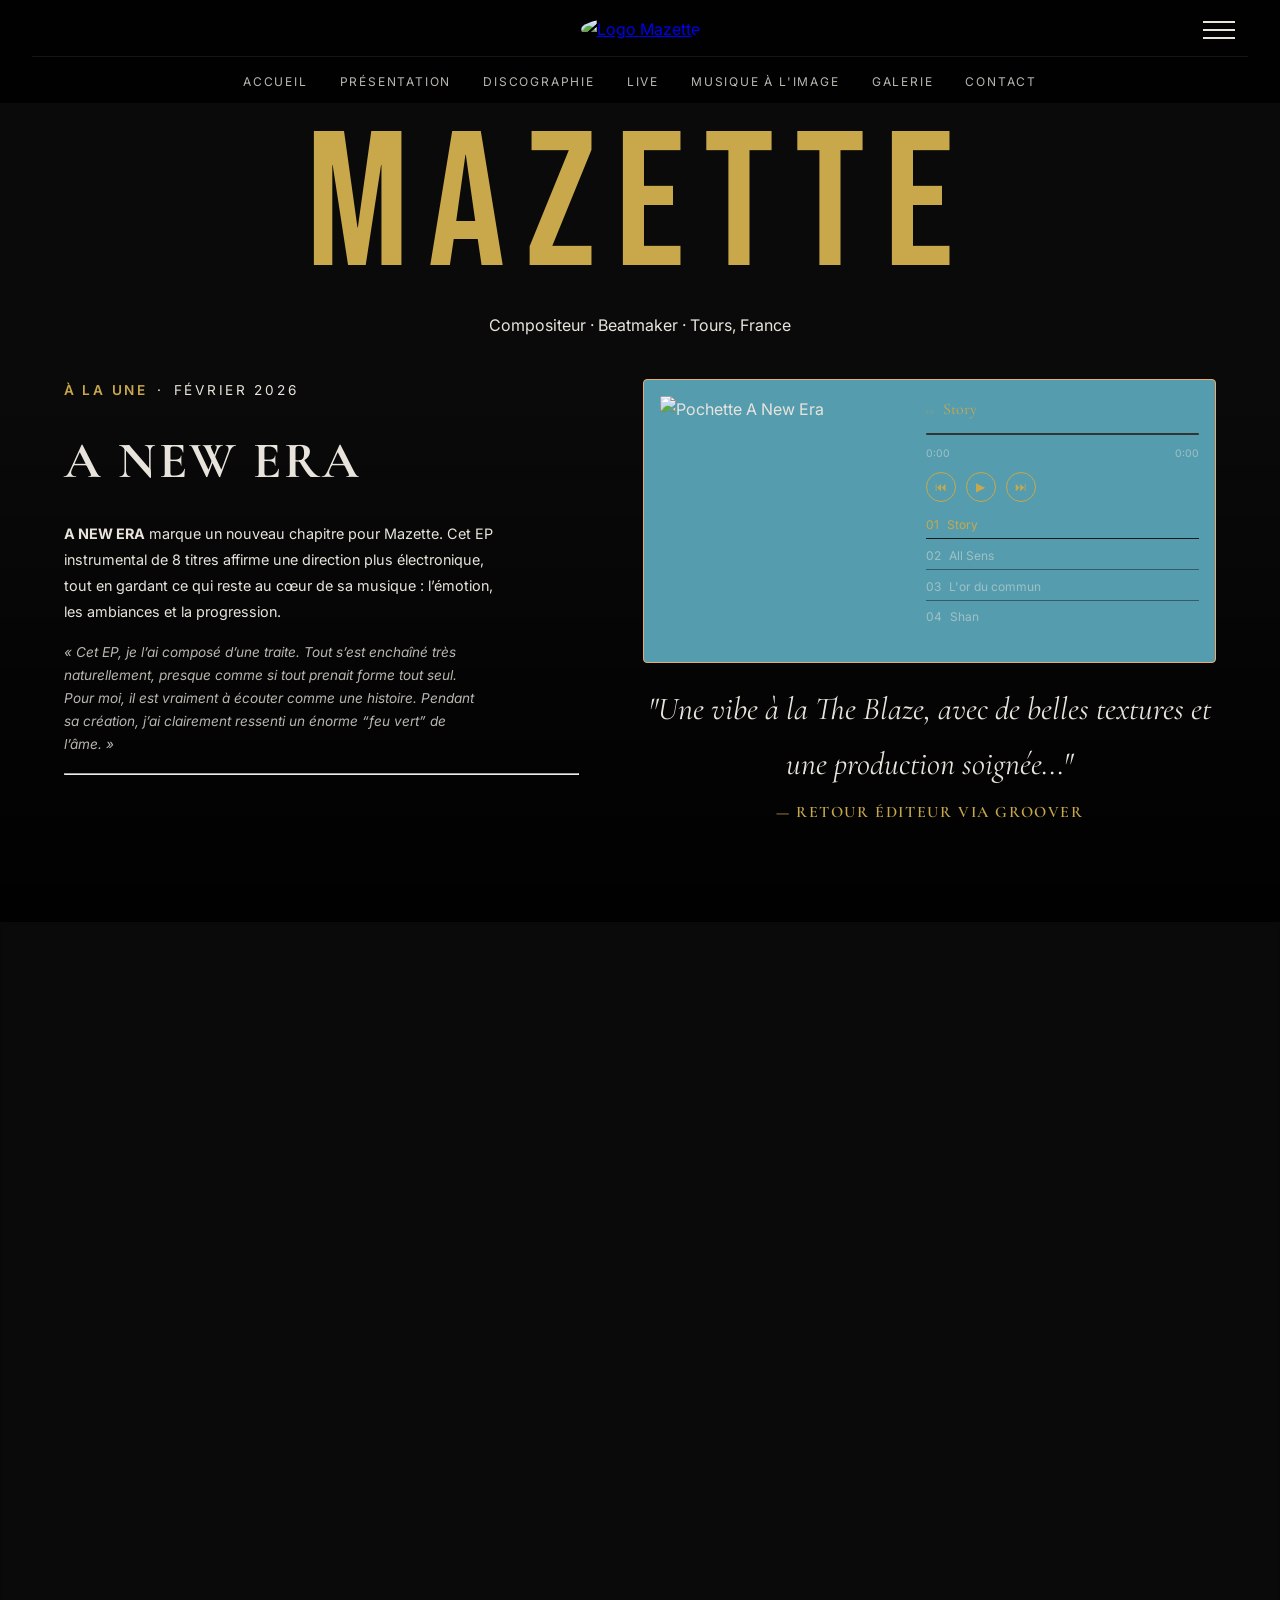
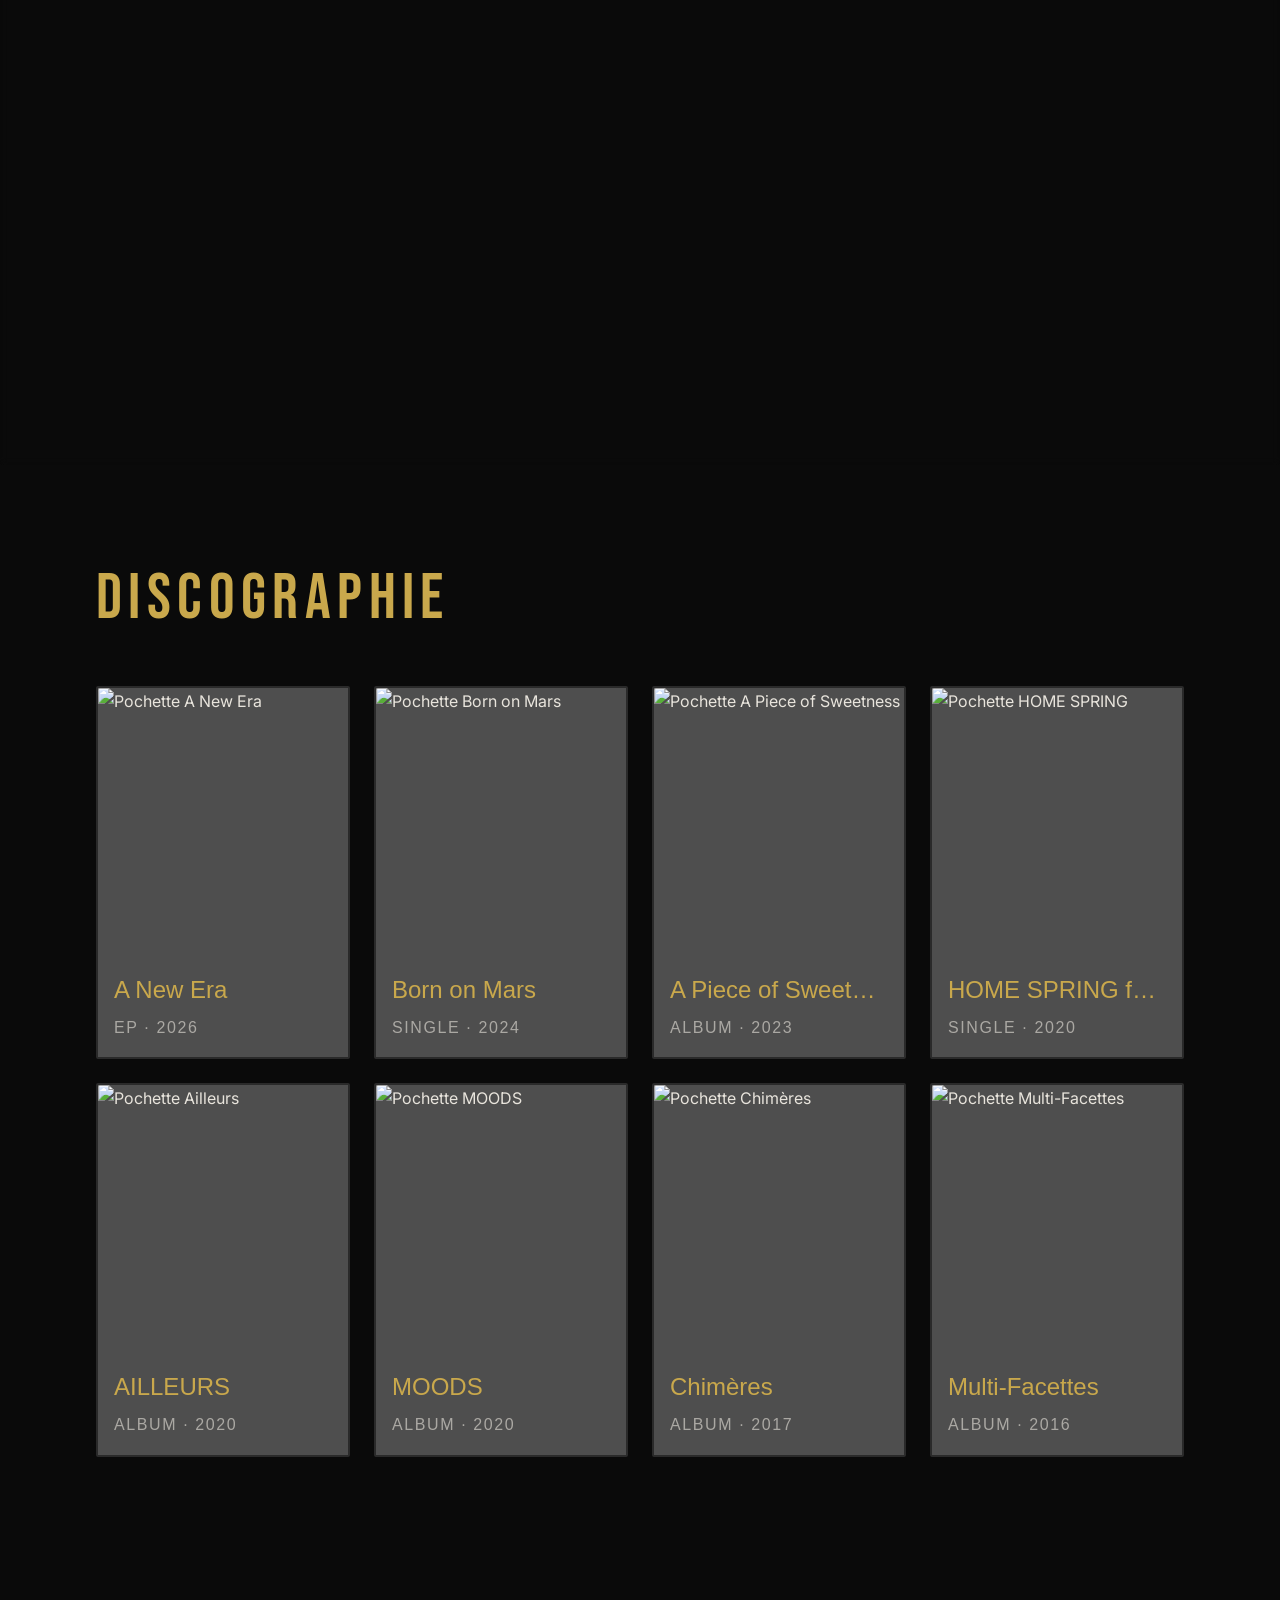
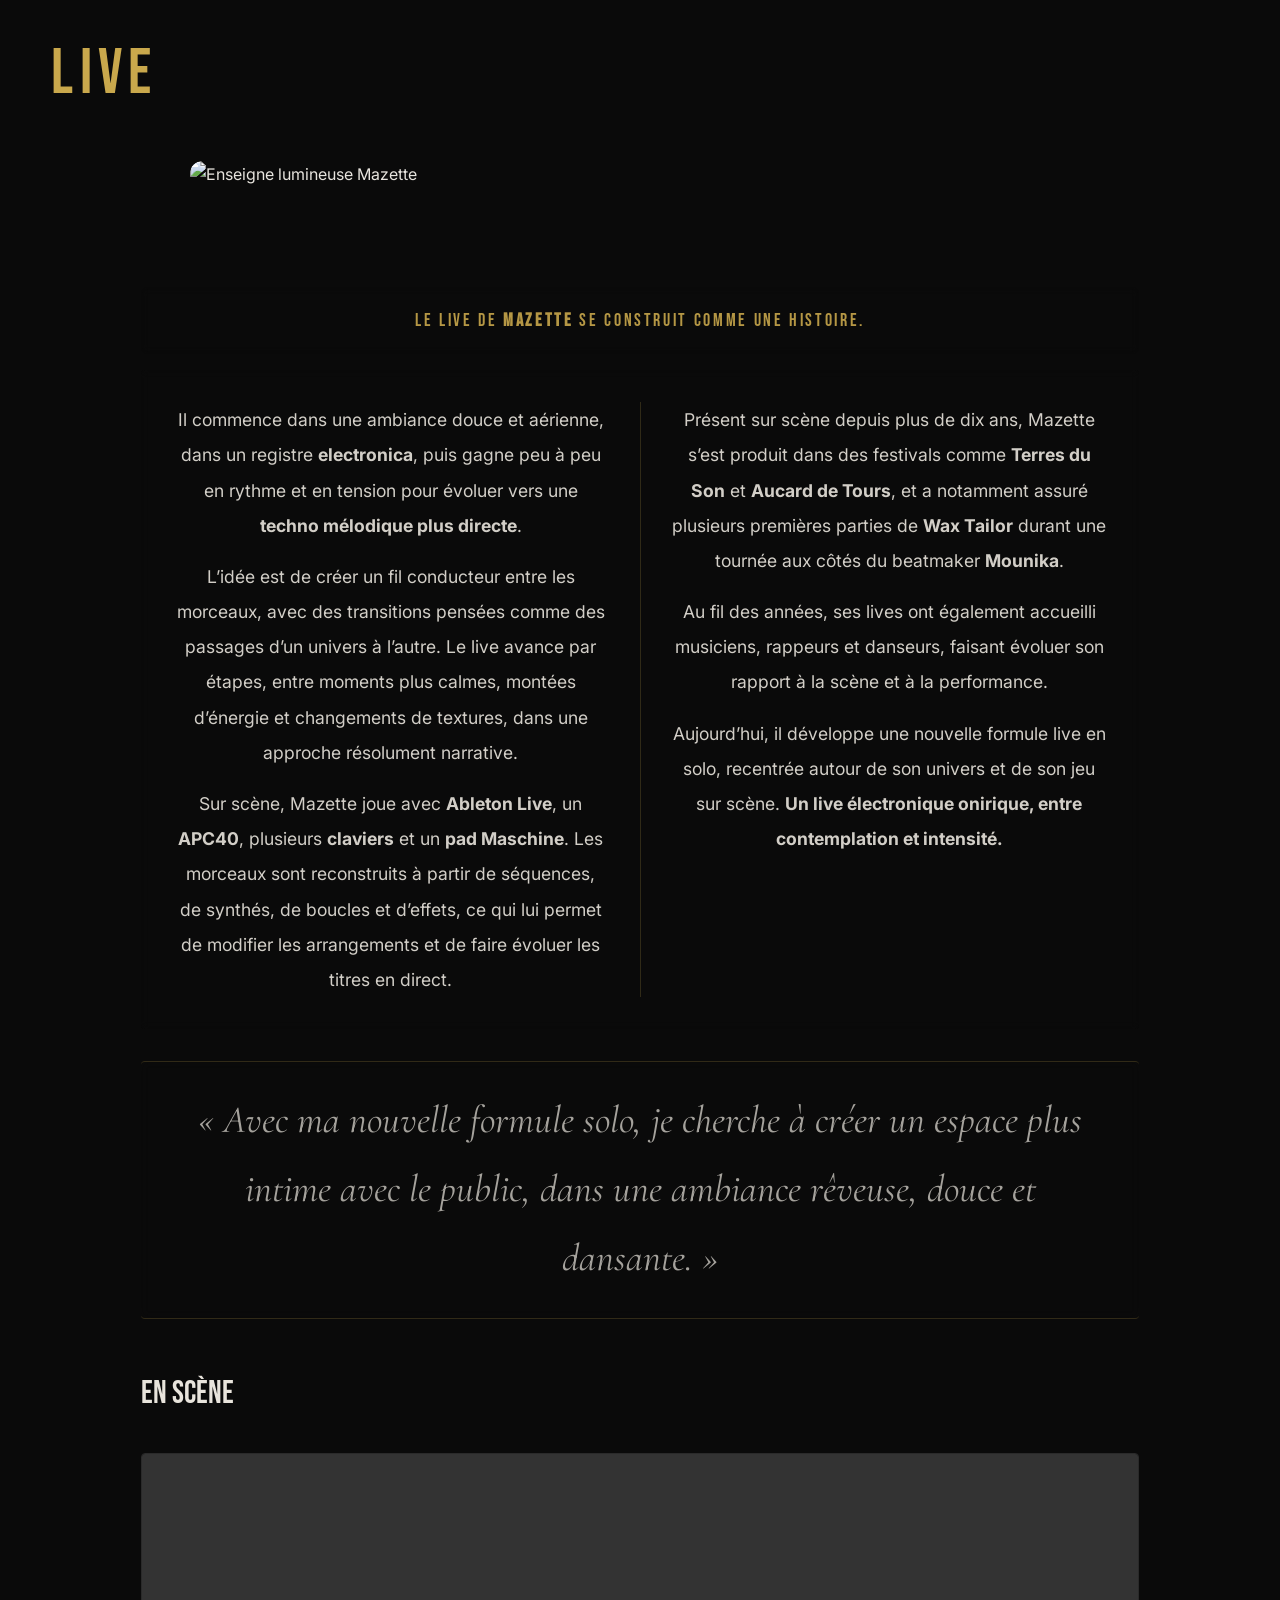
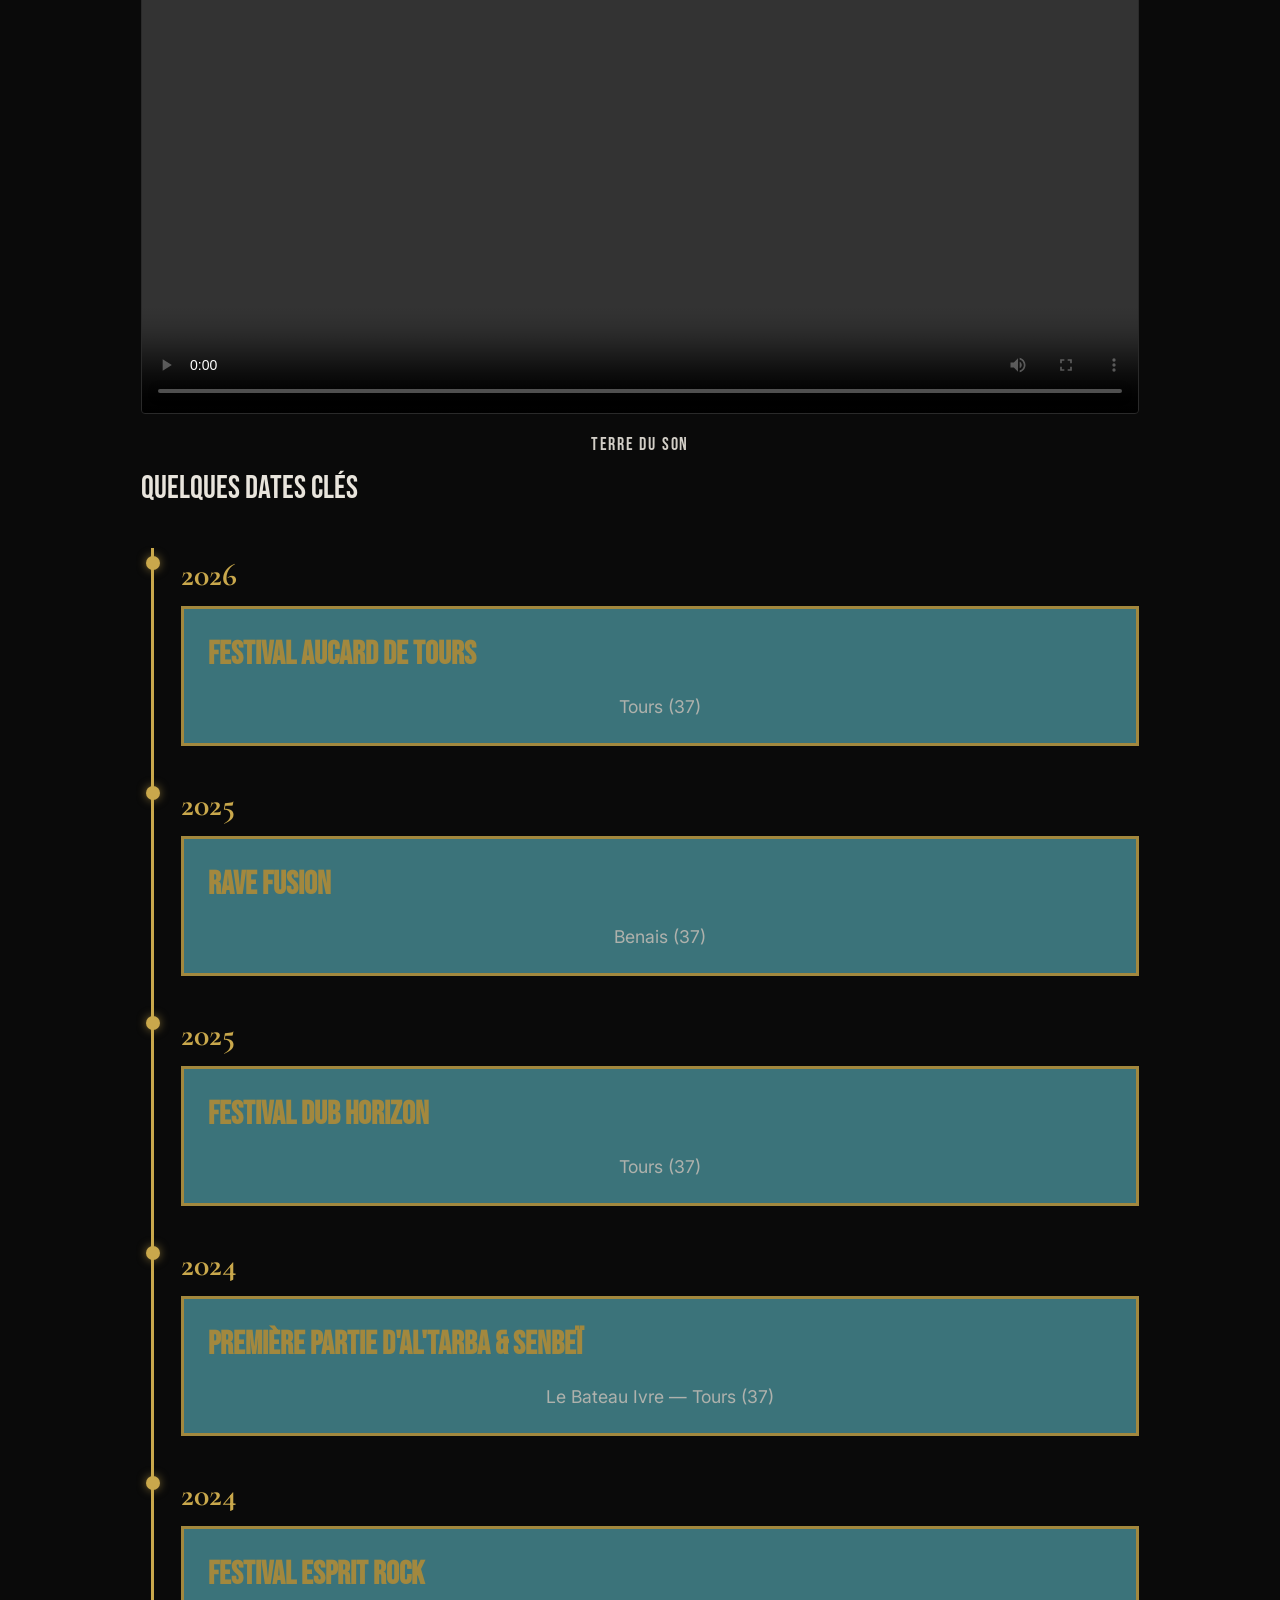
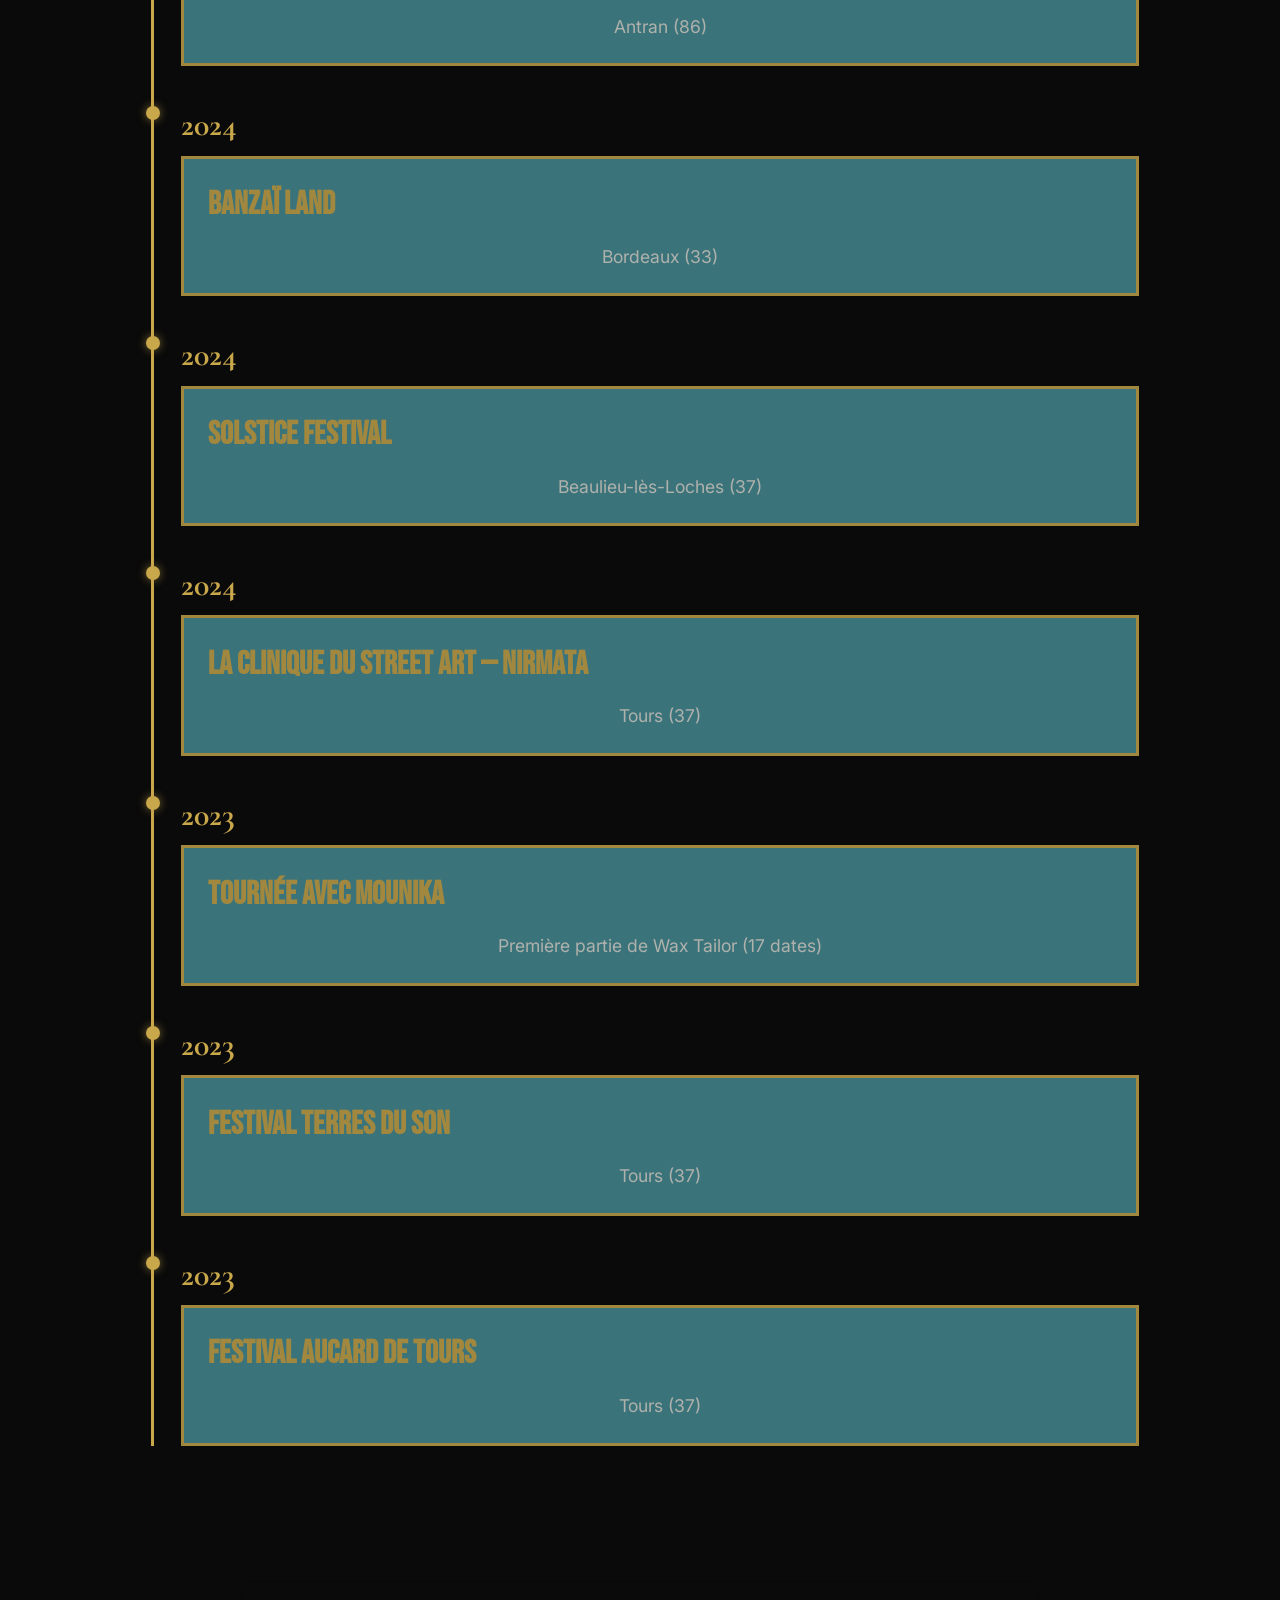
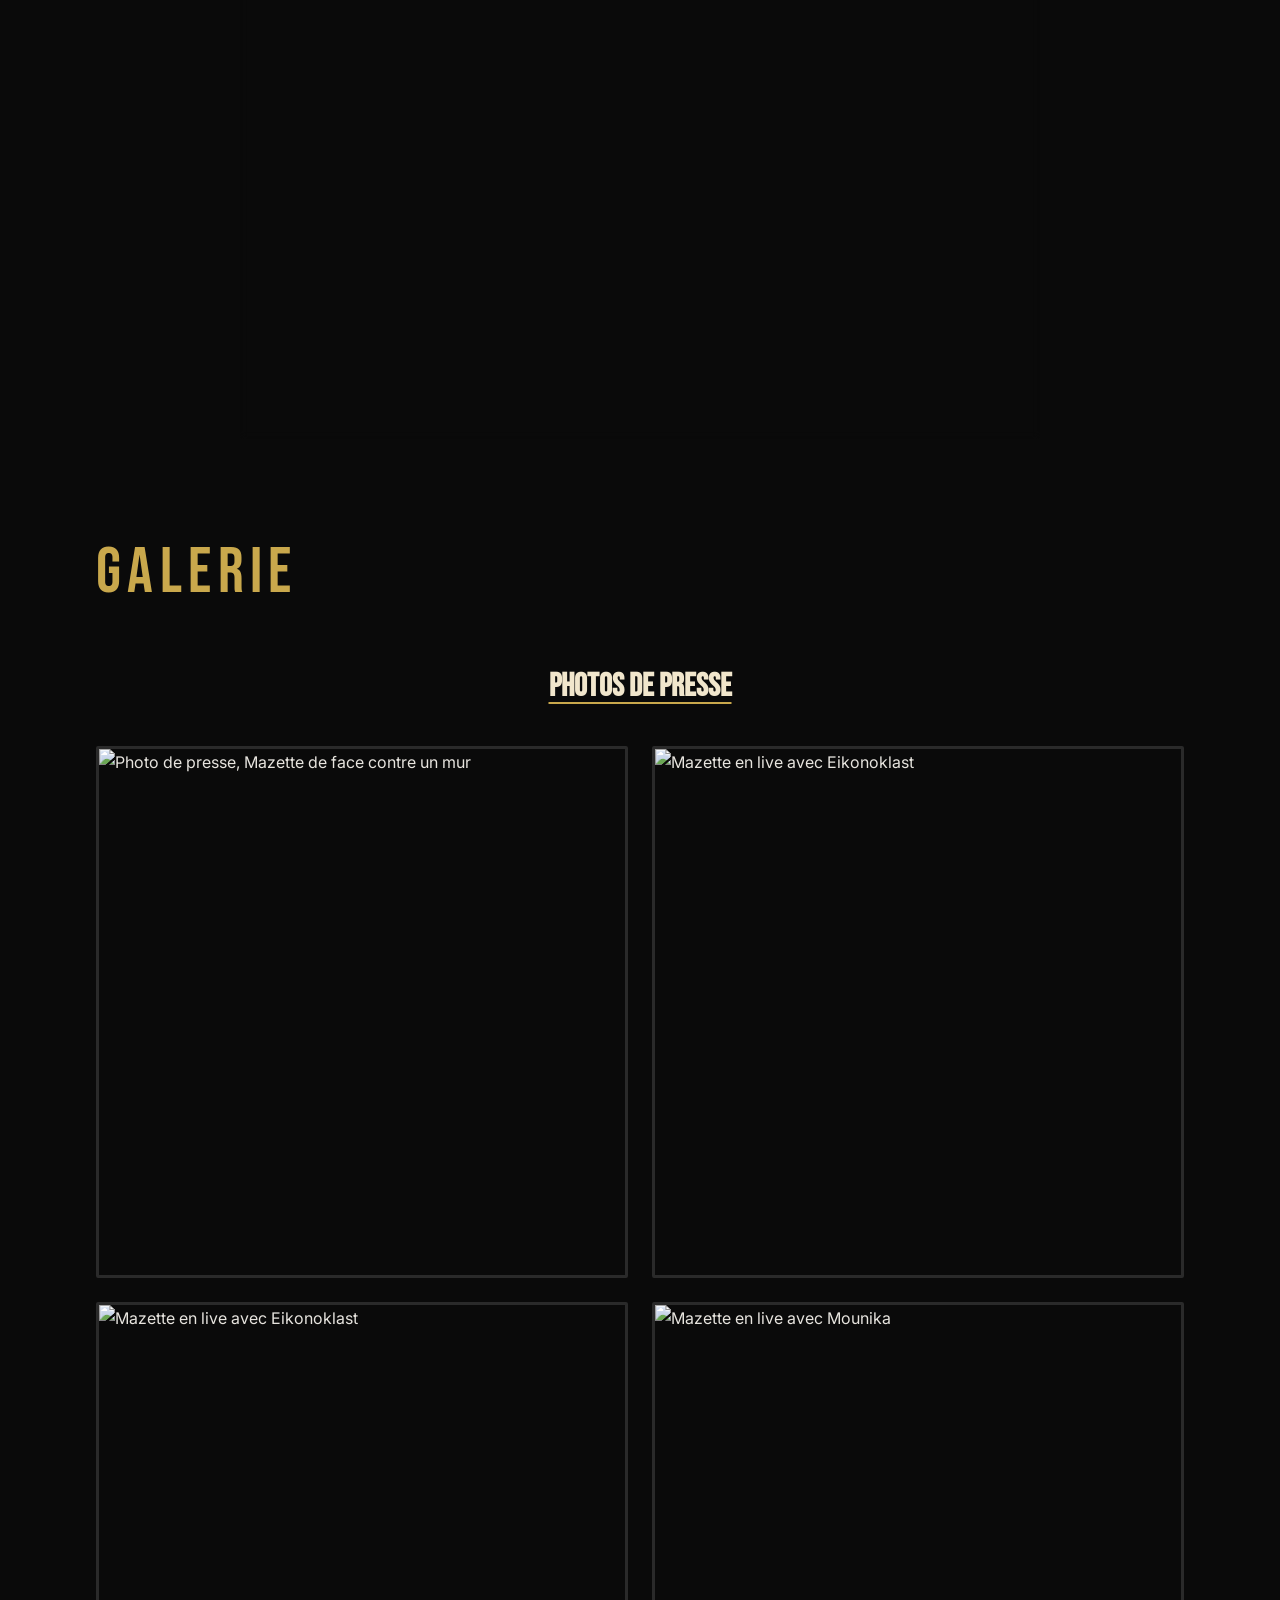
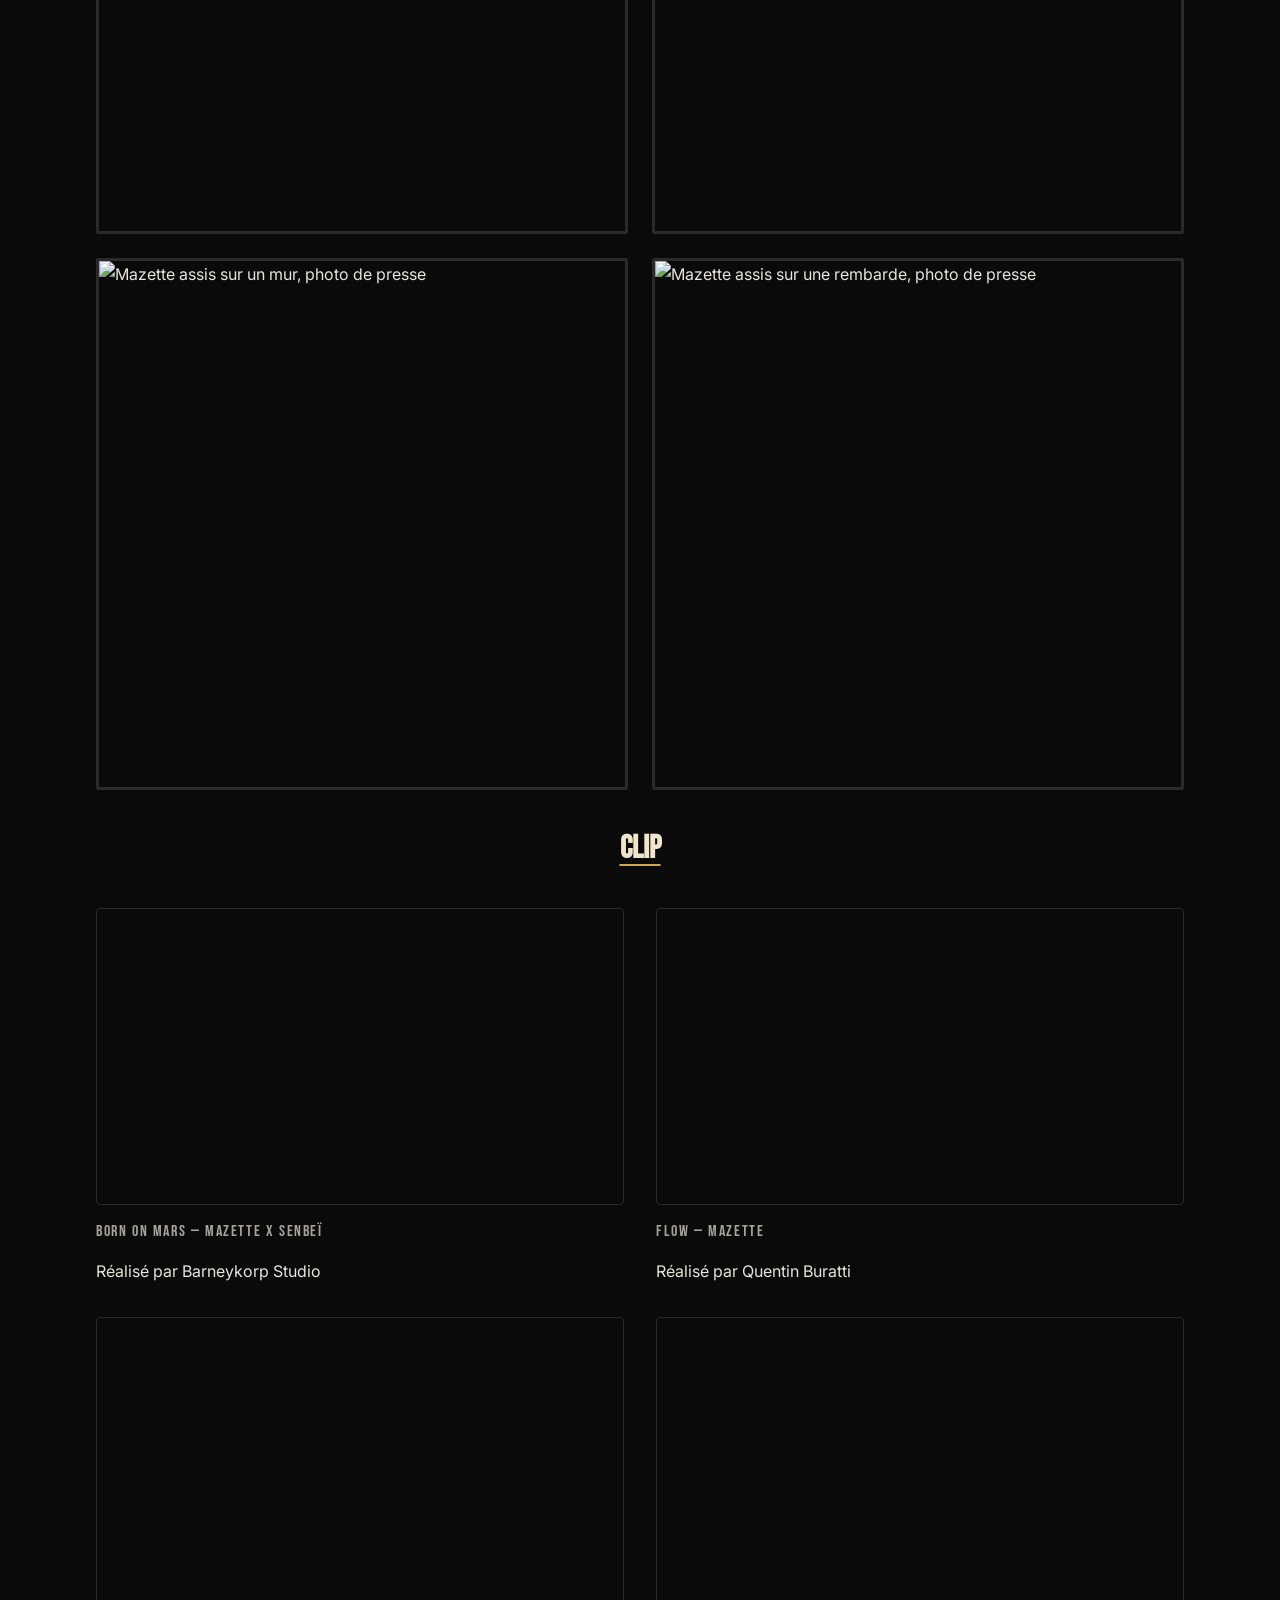
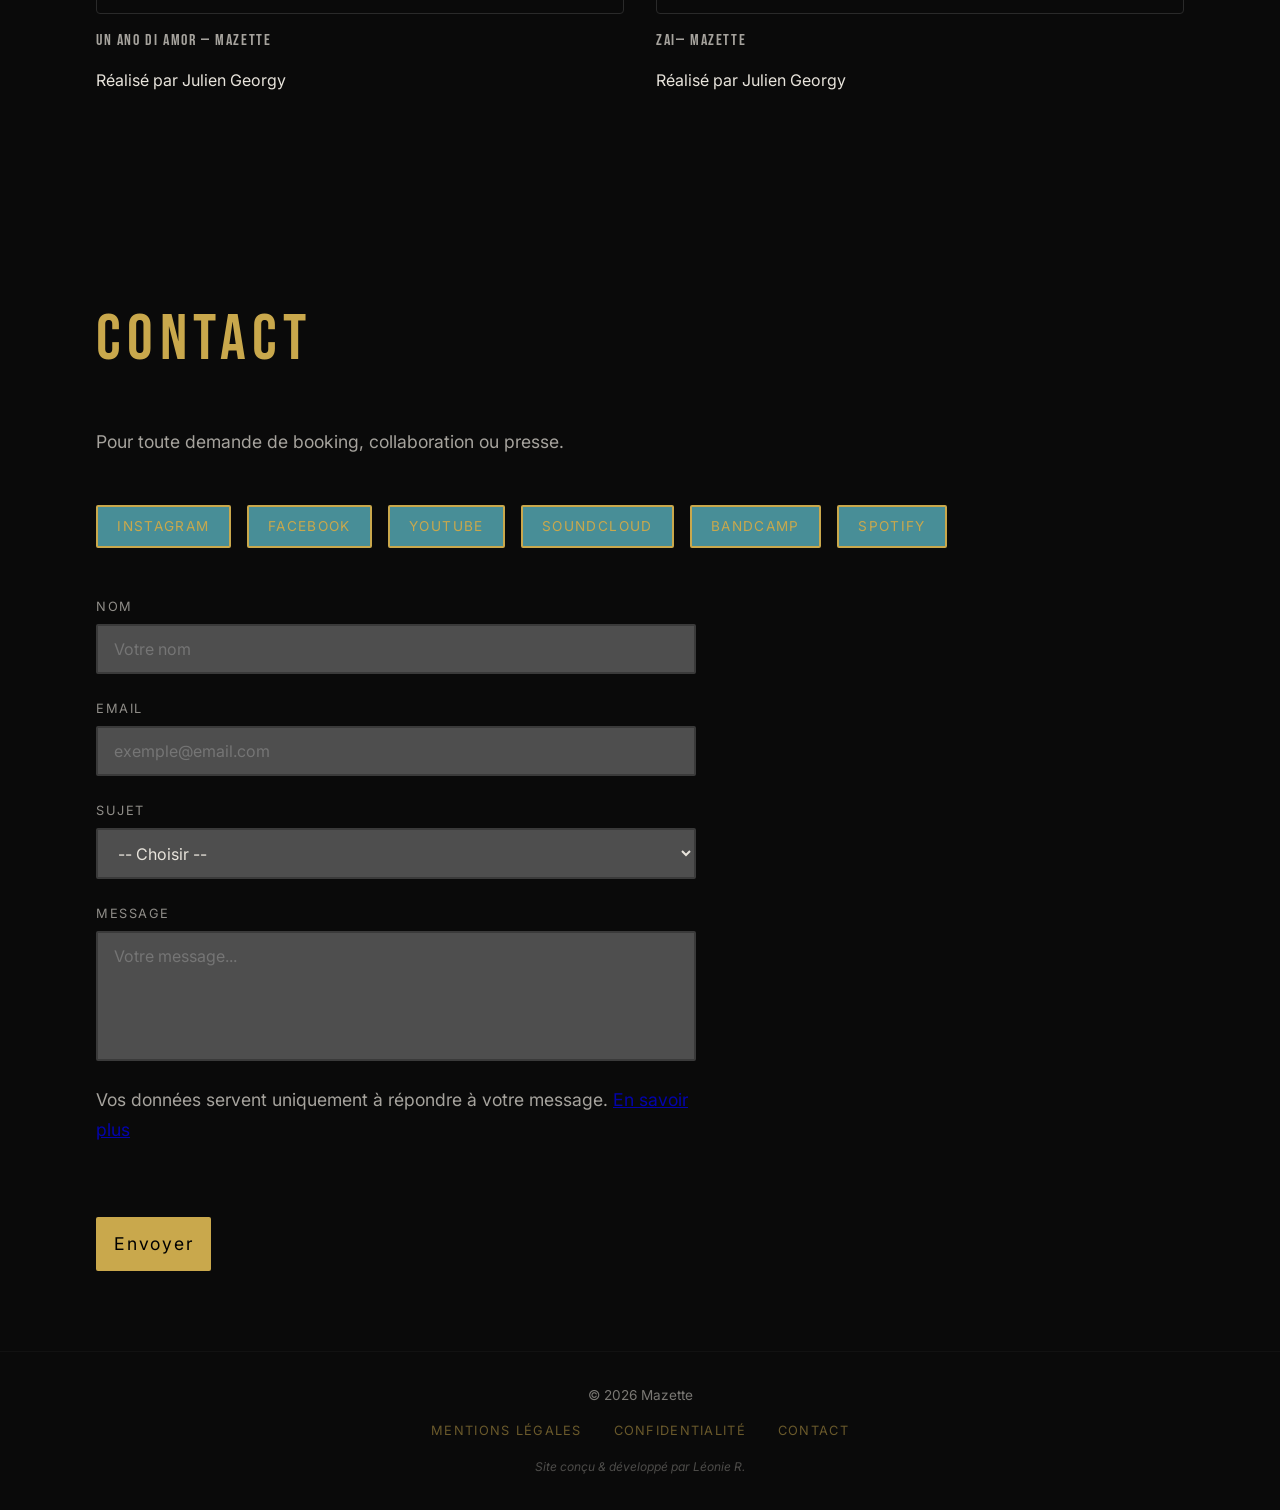
==== commit 66db7cda: "modified .js && .css" ====
--- a/index.html
+++ b/index.html
@@ -145,7 +145,8 @@
       mélodique, entre electronica, trip-hop et beatmaking.</p>
     <p>Il aime faire évoluer ses morceaux entre douceur, profondeur et énergie. Plus que de chercher un style précis,
       il cherche surtout à créer des ambiances et, avant tout, à transmettre une émotion.</p>
-    <p>Cette manière instinctive de composer trouve naturellement un prolongement dans son travail pour l’image.
+    <p>Cette manière instinctive de composer trouve naturellement un prolongement dans son
+      <a href="musique-image.html">travail pour l'image</a>.
       Formé à la composition de musique de film en 2020, il compose depuis pour différents projets, notamment des
       courts métrages.
       Ce travail lui permet d’aborder la musique autrement, en partant d’une histoire, d’une ambiance ou d’une émotion
@@ -392,6 +393,15 @@
     </div>
   </section>
 
+  <!-- TEASER MUSIQUE À L'IMAGE -->
+  <section id="teaser-image">
+    <p class="teaser-surtitre">Composition pour l'image</p>
+    <h2>Musique à l'image</h2>
+    <p>Courts métrages, publicité, synchronisation : découvrez ses compositions
+      pensées pour accompagner une histoire.</p>
+    <a href="musique-image.html" class="btn-teaser">Découvrir →</a>
+  </section>
+
   <!-- GALERIE -->
   <section id="galerie">
     <h2>Galerie</h2>
--- a/style.css
+++ b/style.css
@@ -336,6 +336,10 @@
 #bio i {
   display: block;
   margin-top: 2rem;
+}
+
+#bio a {
+  color: var(--couleur-accent);
 }
 
 /* =====================
@@ -1142,6 +1146,52 @@
 
 
 /* =====================
+   TEASER MUSIQUE À L'IMAGE
+===================== */
+#teaser-image {
+  max-width: 800px;
+  text-align: center;
+  border-top: 1px solid rgba(201, 168, 76, 0.3);
+  border-bottom: 1px solid rgba(201, 168, 76, 0.3);
+  backdrop-filter: blur(4px);
+}
+
+.teaser-surtitre {
+  font-size: 0.8rem;
+  letter-spacing: 0.2em;
+  text-transform: uppercase;
+  color: var(--couleur-accent);
+  margin-bottom: 0.5rem;
+}
+
+#teaser-image h2 {
+  margin-bottom: 1rem;
+}
+
+#teaser-image p:not(.teaser-surtitre) {
+  margin-bottom: 2rem;
+  opacity: 0.85;
+}
+
+.btn-teaser {
+  display: inline-block;
+  padding: 0.9rem 2rem;
+  border: 2px solid var(--couleur-accent);
+  color: var(--couleur-accent);
+  text-decoration: none;
+  letter-spacing: 0.15em;
+  text-transform: uppercase;
+  font-size: 0.85rem;
+  transition: background 0.3s ease, color 0.3s ease;
+}
+
+.btn-teaser:hover {
+  background: var(--couleur-accent);
+  color: var(--couleur-fond);
+}
+
+
+/* =====================
    CONTACT
 ===================== */
 #contact p {
@@ -1520,9 +1570,14 @@
     padding: 1rem 0 2rem;
   }
 
-  #actu-desc,
+  /* Description visible, citation de l'artiste masquée */
   #actu-gauche i {
     display: none;
+  }
+
+  #actu-desc {
+    font-size: 0.9rem;
+    max-width: 100%;
   }
 
   /* Sections */
@@ -1550,22 +1605,86 @@
     padding: 1rem;
   }
 
-  /* Discographie */
+  /* Discographie : 2 colonnes */
   .grille-disques {
-    grid-template-columns: repeat(auto-fill, minmax(min(150px, 100%), 1fr));
-  }
-
-  /* Timeline */
+    grid-template-columns: repeat(2, 1fr);
+    gap: 1rem;
+  }
+
+  .carte-album .infos {
+    padding: 0.6rem;
+  }
+
+  .carte-album img {
+    margin-bottom: 0.5rem;
+  }
+
+  .carte-album h3 {
+    font-size: 1rem;
+  }
+
+  .carte-album span {
+    font-size: 0.7rem;
+  }
+
+  /* Timeline compacte */
   .timeline {
     --retrait: 25px;
   }
 
+  /* Timeline repliée : seul le premier événement est visible */
+  .timeline:not(.ouverte) .evenement:not(:first-child) {
+    display: none;
+  }
+
+  /* Le premier encadré devient cliquable */
+  .timeline .evenement:first-child .contenu {
+    cursor: pointer;
+  }
+
+  /* Indication sous le premier événement */
+  .timeline .evenement:first-child .contenu::after {
+    content: "Voir toutes les dates ▾";
+    display: block;
+    margin-top: 0.5rem;
+    font-size: 0.75rem;
+    letter-spacing: 0.1em;
+    text-transform: uppercase;
+    color: var(--couleur-accent);
+  }
+
+  .timeline.ouverte .evenement:first-child .contenu::after {
+    content: "Masquer ▴";
+  }
+
+  .evenement {
+    margin-bottom: 1rem;
+  }
+
+  .evenement::before {
+    width: 11px;
+    height: 11px;
+    top: 6px;
+    left: calc(6px - var(--retrait));   /* reste centré sur la ligne */
+  }
+
   .annee {
-    font-size: 1.5rem;
+    font-size: 1.2rem;
+    margin-bottom: 0;
+  }
+
+  .contenu {
+    padding: 0.6rem 0.9rem;
+    border-width: 2px;
   }
 
   .contenu h3 {
-    font-size: 1.2rem;
+    font-size: 1rem;
+    margin-bottom: 0.1rem;
+  }
+
+  .contenu p {
+    font-size: 0.85rem;
   }
 
   /* Contact */
@@ -1589,16 +1708,23 @@
 @media (max-width: 600px) {
 
   #actu-lecteur {
-    flex-direction: column;
-    align-items: center;
+    flex-direction: row;       /* pochette à gauche, contrôles à droite */
+    align-items: flex-start;
+    padding: 0.8rem;
+    gap: 0.8rem;
   }
 
   #actu-pochette {
-    width: 100%;
-    max-width: 260px;
-  }
-
-  #actu-lecteur-contenu {
-    width: 100%;
-  }
-}
+    width: 90px;
+    max-width: none;
+  }
+
+  #actu-tracklist {
+    max-height: 90px;          /* liste scrollable, plus courte */
+  }
+
+  #actu-boutons button {
+    width: 36px;               /* plus facile à toucher au doigt */
+    height: 36px;
+  }
+}
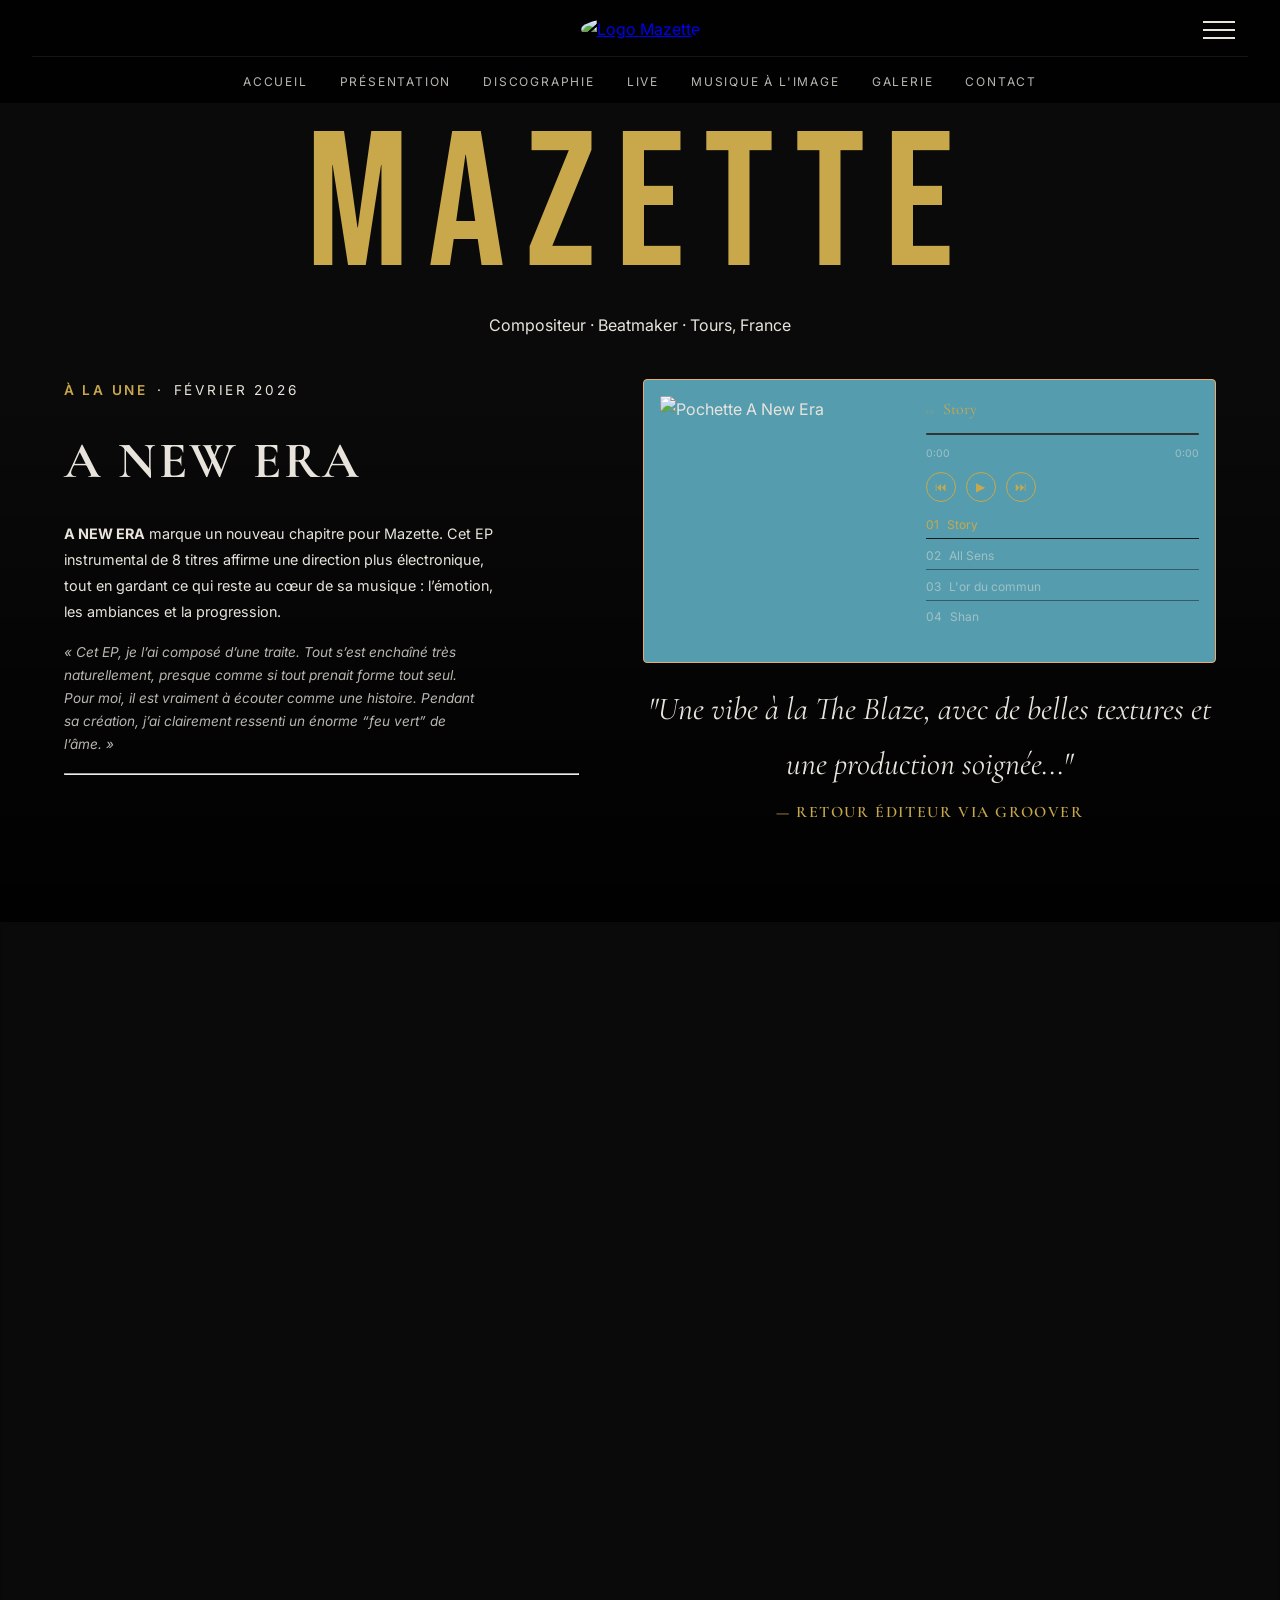
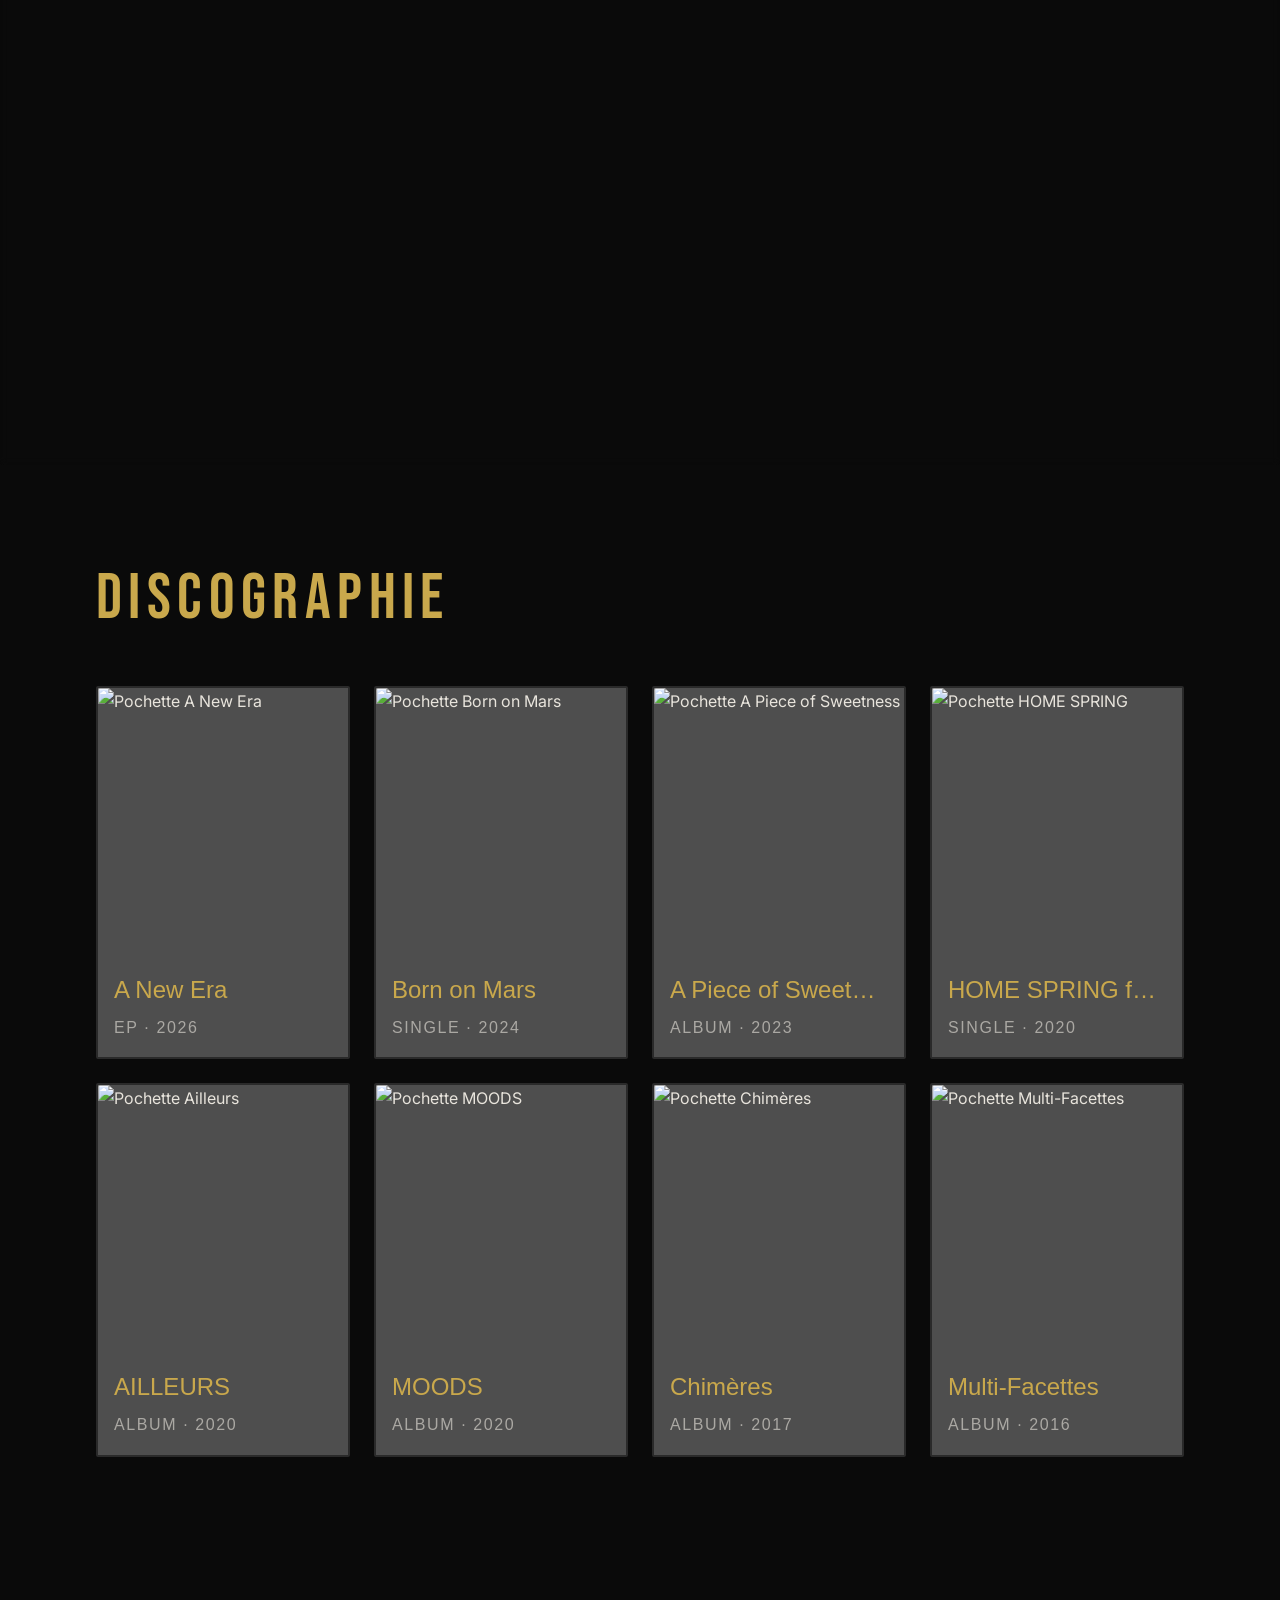
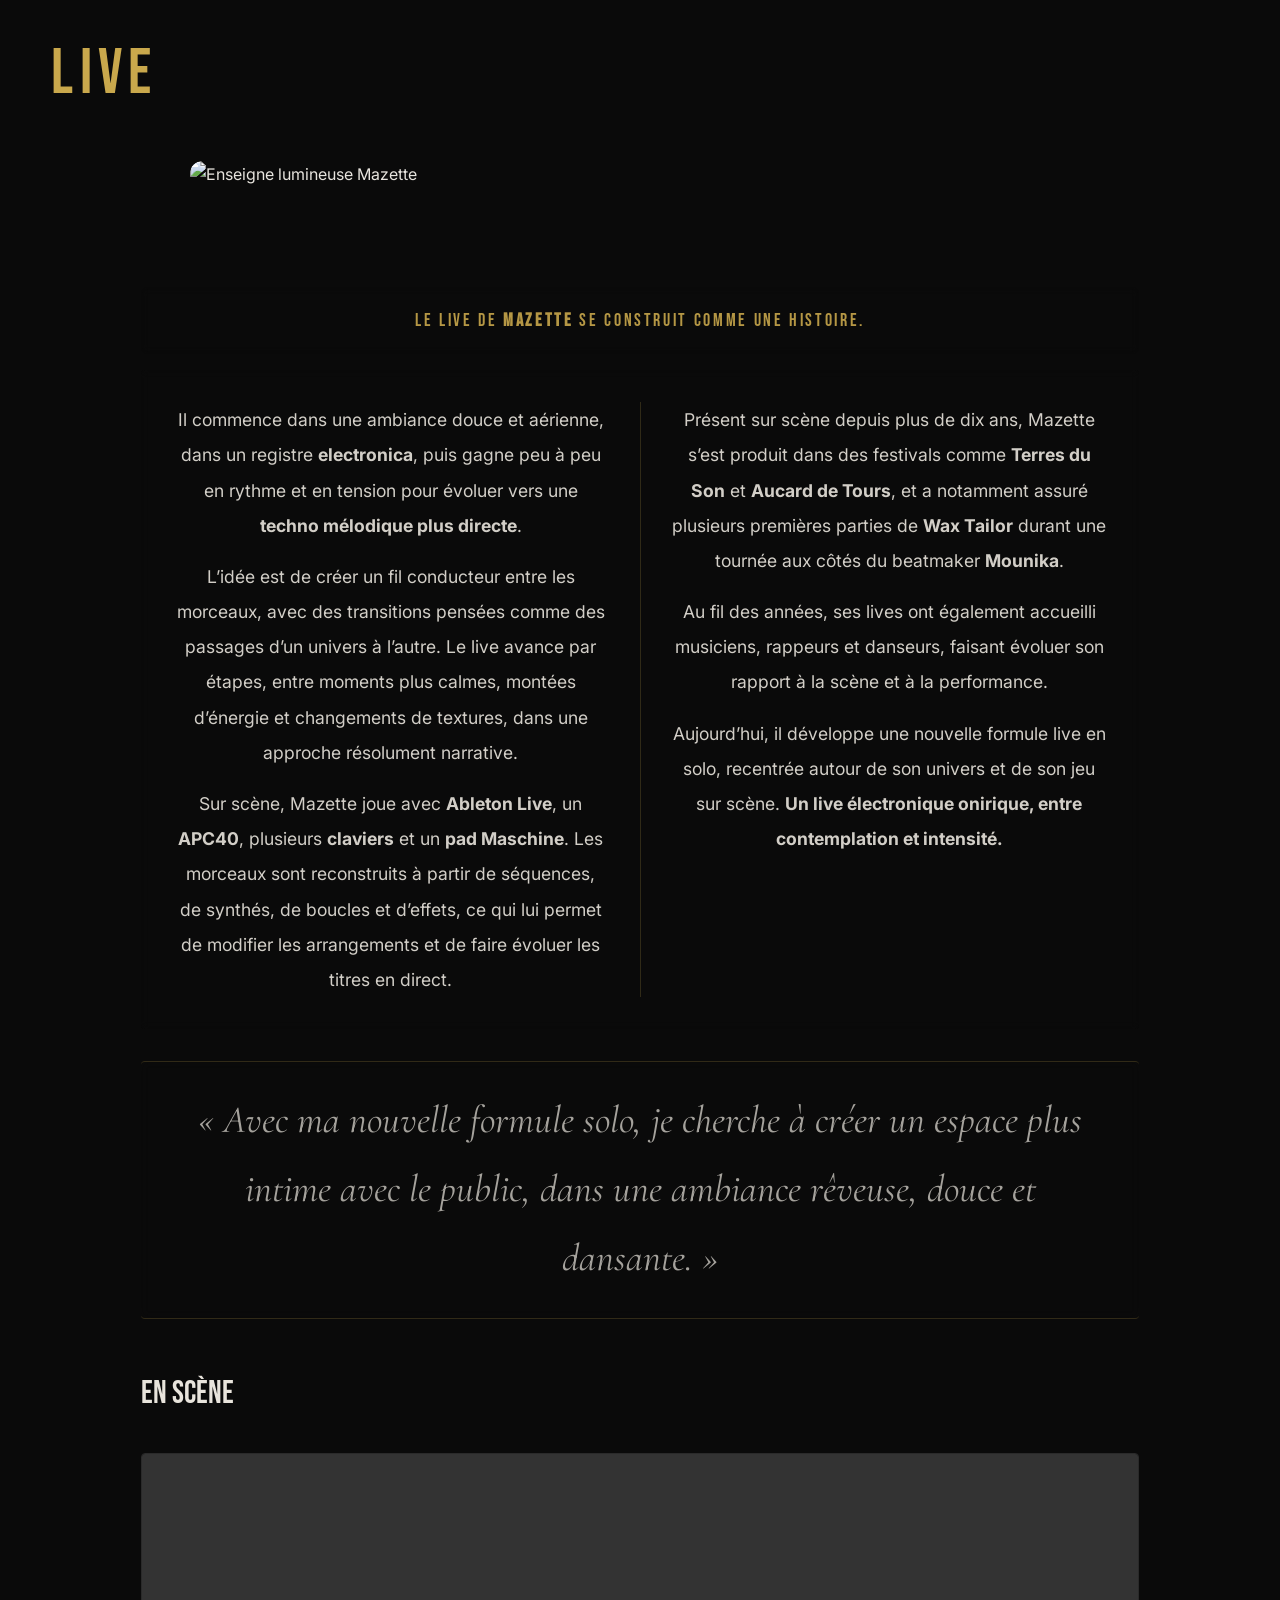
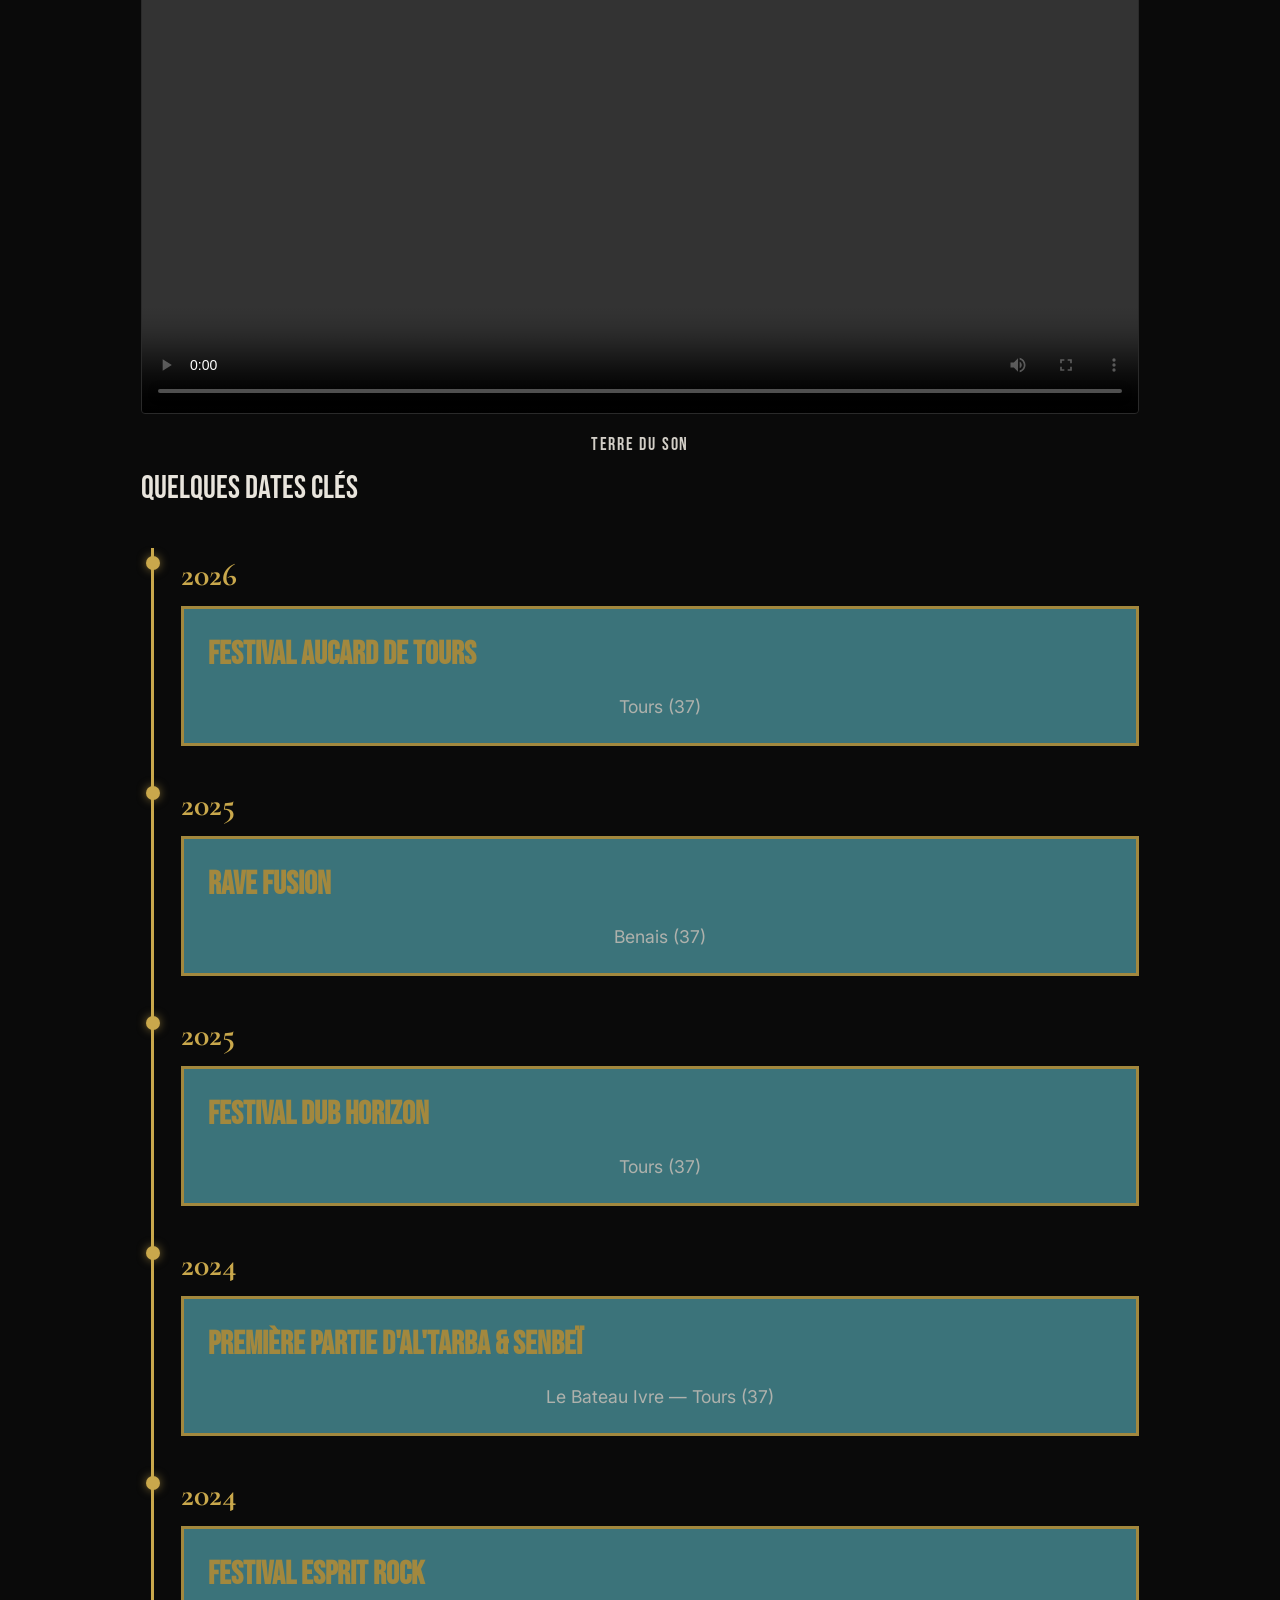
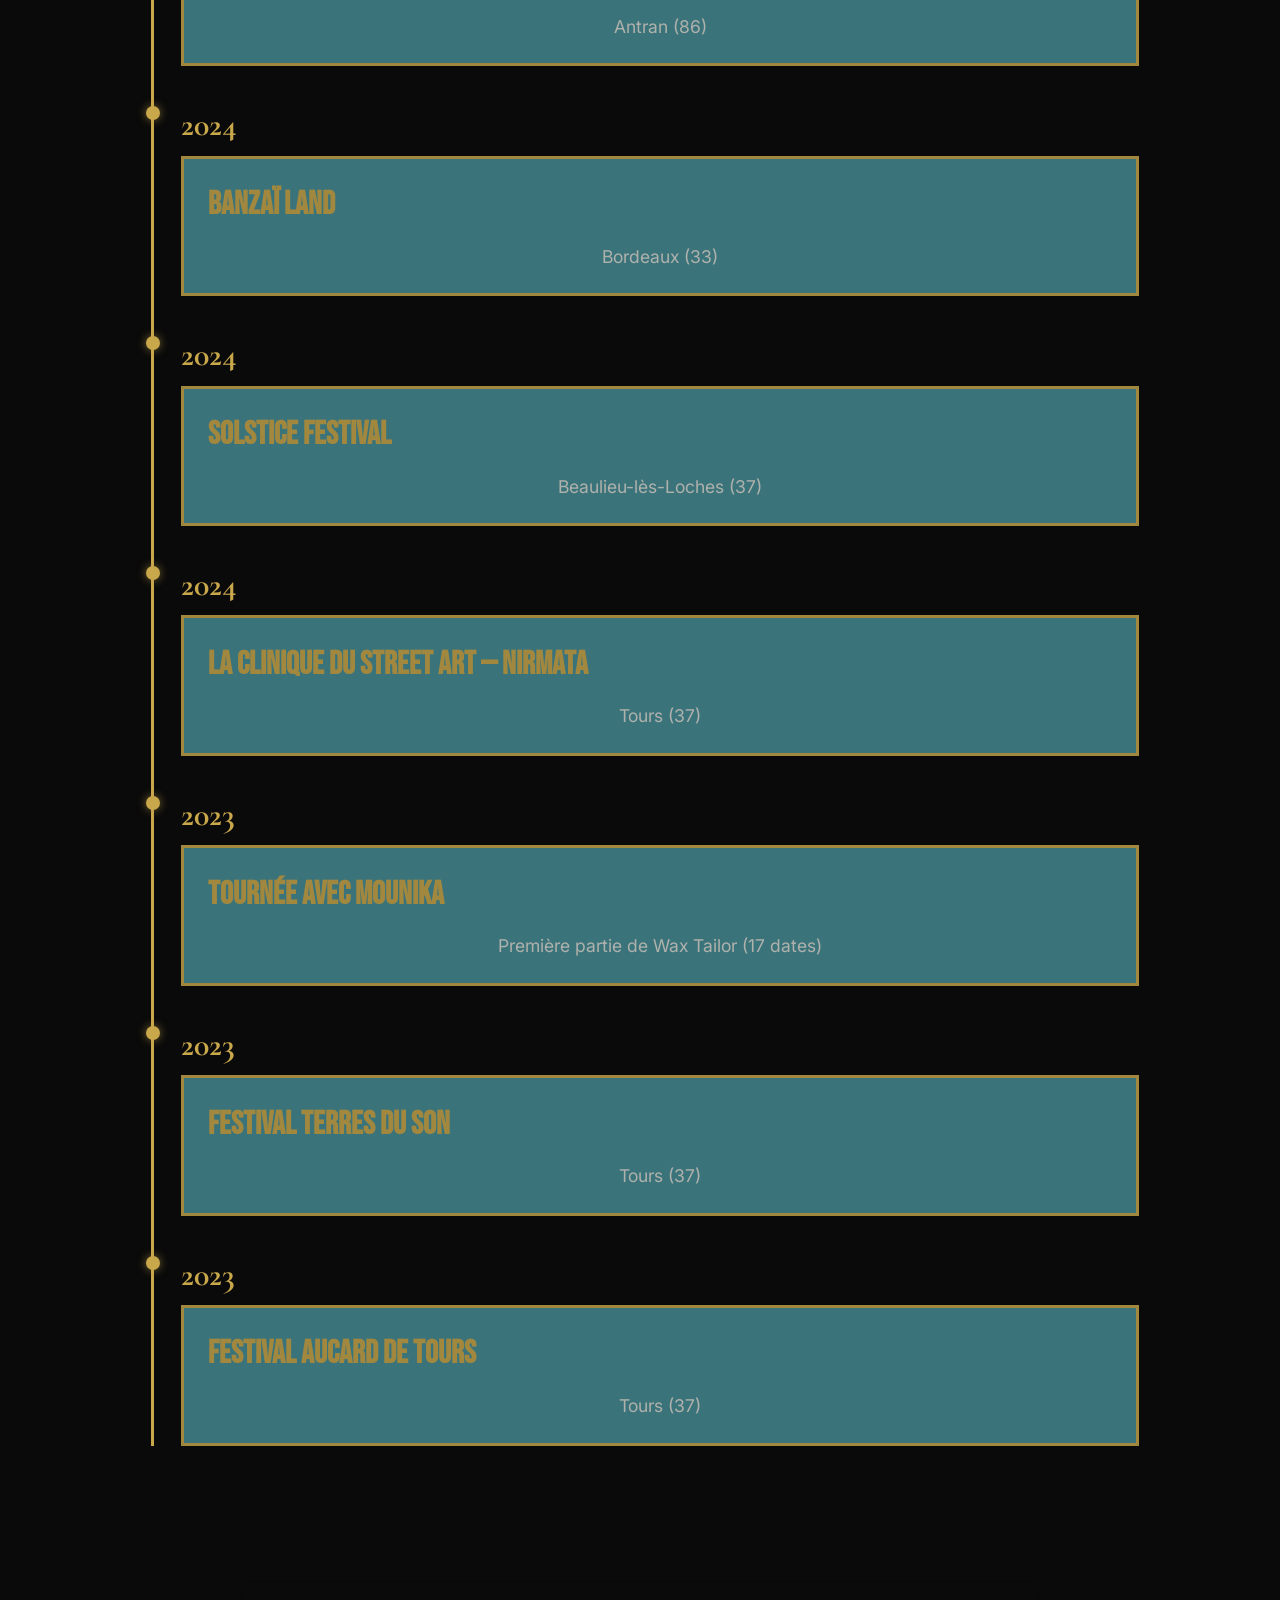
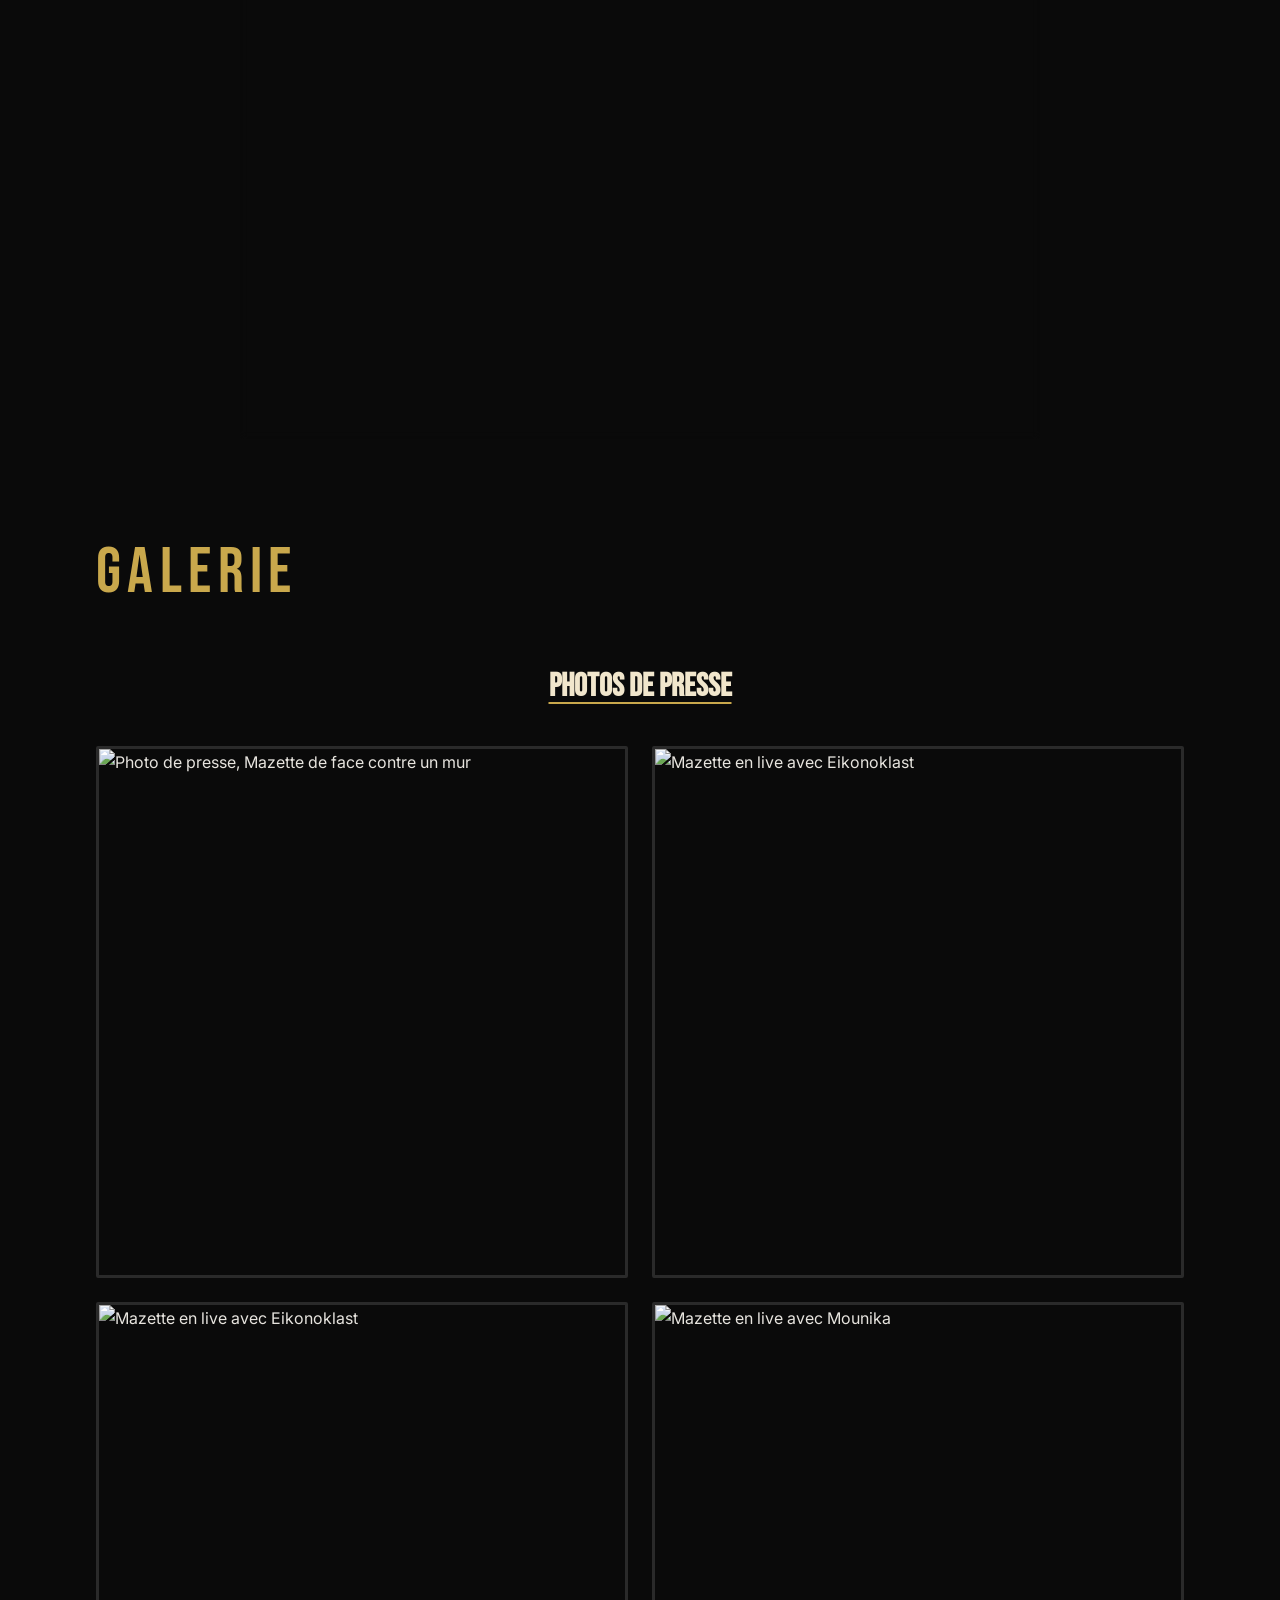
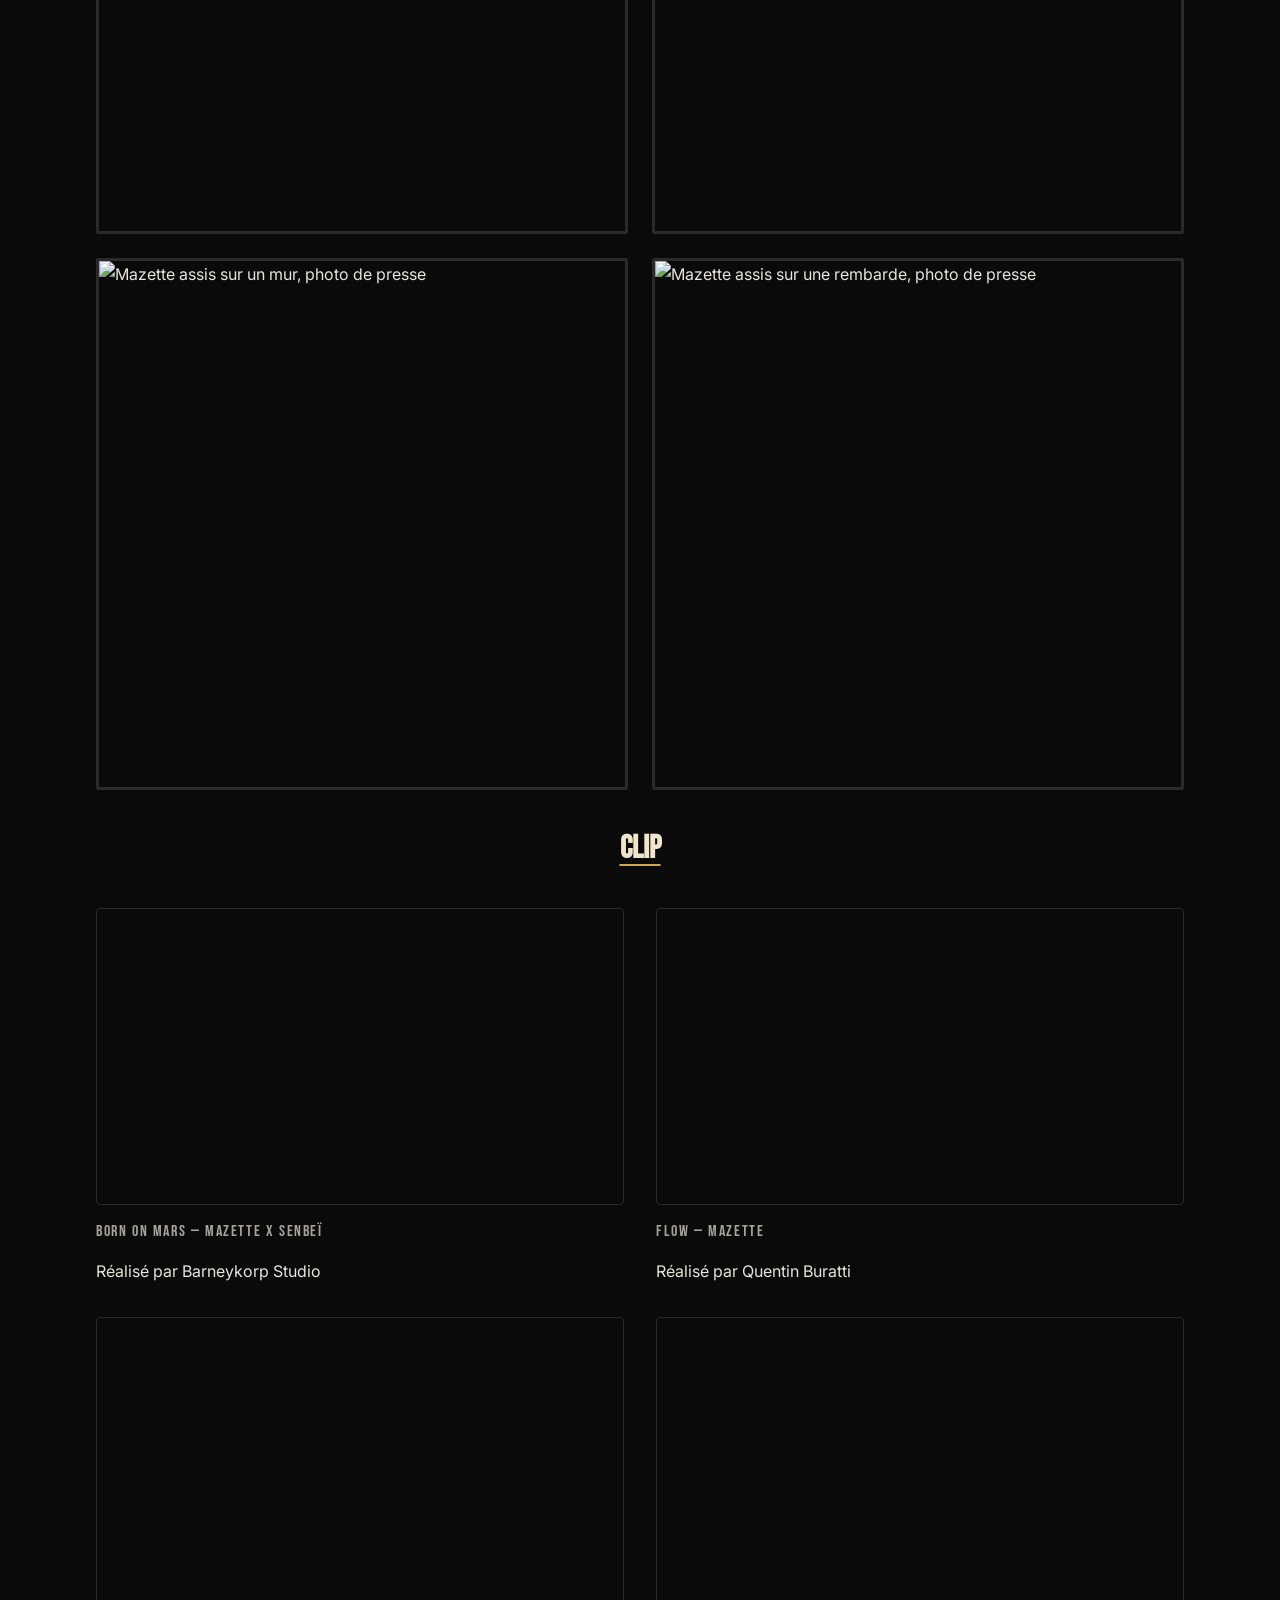
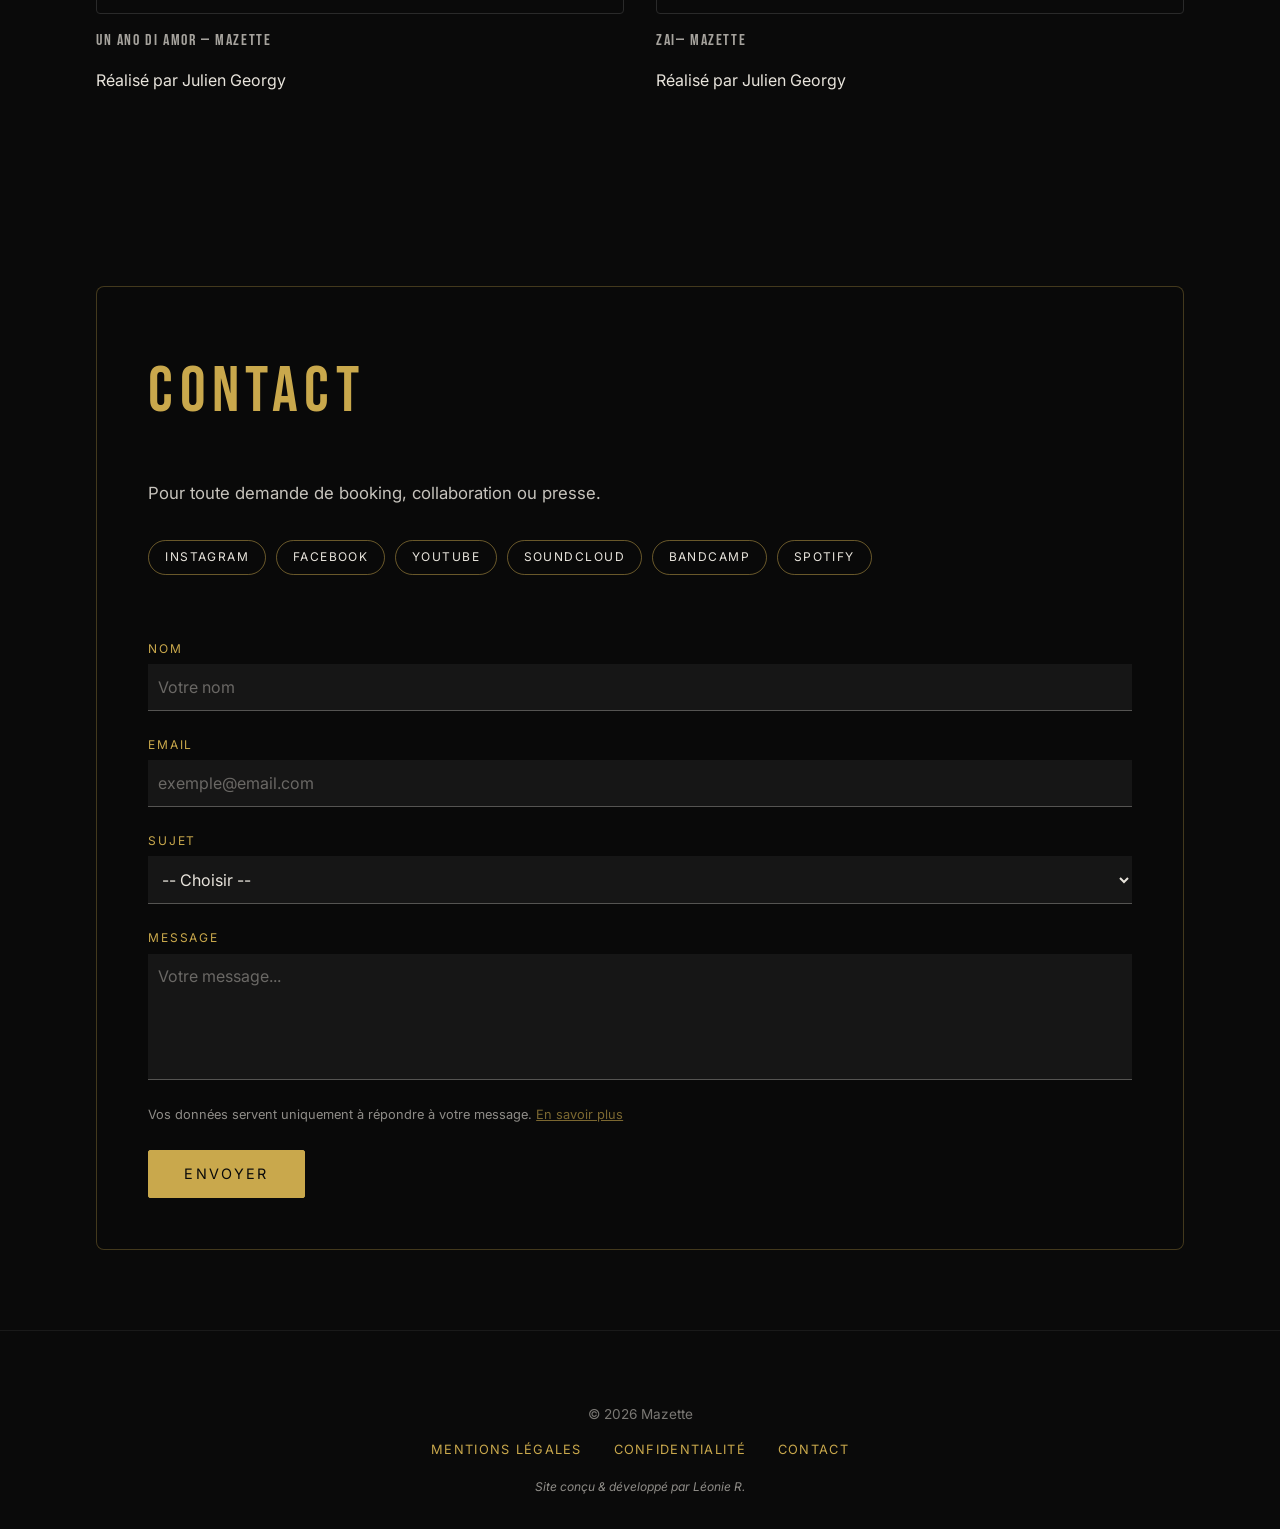
==== commit 888bc051: "update section contact" ====
--- a/index.html
+++ b/index.html
@@ -462,65 +462,83 @@
 
   <!-- CONTACT -->
   <section id="contact">
-    <h2>Contact</h2>
-    <p>Pour toute demande de booking, collaboration ou presse.</p>
-
-    <div id="reseaux">
-      <a href="https://www.instagram.com/mazettebeatmaker" target="_blank" rel="noopener" class="lien-reseau">Instagram</a>
-      <a href="https://www.facebook.com/mazettemusic" target="_blank" rel="noopener" class="lien-reseau">Facebook</a>
-      <a href="https://www.youtube.com/@mazetteofficiel6361" target="_blank" rel="noopener" class="lien-reseau">Youtube</a>
-      <a href="https://soundcloud.com/mazette" target="_blank" rel="noopener" class="lien-reseau">SoundCloud</a>
-      <a href="https://mazettemusic.bandcamp.com" target="_blank" rel="noopener" class="lien-reseau">Bandcamp</a>
-      <a href="https://open.spotify.com/artist/7457KWb8EKaQYKLfnTxAMB" target="_blank" rel="noopener" class="lien-reseau">Spotify</a>
-    </div>
-
-    <form id="form-contact" action="https://formspree.io/f/xgogdnee" method="POST">
-
-      <div class="champ">
-        <label for="nom">Nom</label>
-        <input required type="text" id="nom" name="nom" placeholder="Votre nom">
-      </div>
-
-      <div class="champ">
-        <label for="email">Email</label>
-        <input required type="email" id="email" name="email" placeholder="exemple@email.com">
-      </div>
-
-      <div class="champ">
-        <label for="sujet">Sujet</label>
-        <select id="sujet" name="sujet">
-          <option value="">-- Choisir --</option>
-          <option value="booking">Booking / Live</option>
-          <option value="collab">Collaboration</option>
-          <option value="presse">Presse</option>
-          <option value="autre">Autre</option>
-        </select>
-      </div>
-
-      <div class="champ">
-        <label for="message">Message</label>
-        <textarea id="message" name="message" rows="5" placeholder="Votre message..."></textarea>
-      </div>
-
-      <input type="text" name="_gotcha" class="champ-cache" aria-label="Ne pas remplir" tabindex="-1">
-      <input type="hidden" name="_subject" value="Nouveau message depuis le site MAZETTE">
-      <p class="form-info">Vos données servent uniquement à répondre à votre message.
-        <a href="mentions-legales.html#confidentialite">En savoir plus</a></p>
-      <button type="submit" id="btn-envoyer">Envoyer</button>
-      <p id="message-formulaire"></p>
-
-    </form>
+    <div id="contact-carte">
+
+      <!-- Colonne gauche : présentation + réseaux -->
+      <div id="contact-intro">
+        <h2>Contact</h2>
+        <p>Pour toute demande de booking, collaboration ou presse.</p>
+
+        <div id="reseaux">
+          <a href="https://www.instagram.com/mazettebeatmaker" target="_blank" rel="noopener" class="lien-reseau">Instagram</a>
+          <a href="https://www.facebook.com/mazettemusic" target="_blank" rel="noopener" class="lien-reseau">Facebook</a>
+          <a href="https://www.youtube.com/@mazetteofficiel6361" target="_blank" rel="noopener" class="lien-reseau">YouTube</a>
+          <a href="https://soundcloud.com/mazette" target="_blank" rel="noopener" class="lien-reseau">SoundCloud</a>
+          <a href="https://mazettemusic.bandcamp.com" target="_blank" rel="noopener" class="lien-reseau">Bandcamp</a>
+          <a href="https://open.spotify.com/artist/7457KWb8EKaQYKLfnTxAMB" target="_blank" rel="noopener" class="lien-reseau">Spotify</a>
+        </div>
+      </div>
+      <!-- Colonne droite : formulaire -->
+      <form id="form-contact" action="https://formspree.io/f/xgogdnee" method="POST">
+
+        <div class="champ">
+          <label for="nom">Nom</label>
+          <input required type="text" id="nom" name="nom" placeholder="Votre nom">
+        </div>
+
+        <div class="champ">
+          <label for="email">Email</label>
+          <input required type="email" id="email" name="email" placeholder="exemple@email.com">
+        </div>
+
+        <div class="champ">
+          <label for="sujet">Sujet</label>
+          <select id="sujet" name="sujet">
+            <option value="">-- Choisir --</option>
+            <option value="booking">Booking / Live</option>
+            <option value="collab">Collaboration</option>
+            <option value="presse">Presse</option>
+            <option value="autre">Autre</option>
+          </select>
+        </div>
+
+        <div class="champ">
+          <label for="message">Message</label>
+          <textarea required id="message" name="message" rows="5" placeholder="Votre message..."></textarea>
+        </div>
+
+        <input type="text" name="_gotcha" class="champ-cache" aria-label="Ne pas remplir" tabindex="-1">
+        <input type="hidden" name="_subject" value="Nouveau message depuis le site MAZETTE">
+
+        <p class="form-info">Vos données servent uniquement à répondre à votre message.
+          <a href="mentions-legales.html#confidentialite">En savoir plus</a></p>
+
+        <button type="submit" id="btn-envoyer">Envoyer</button>
+        <p id="message-formulaire"></p>
+
+      </form>
+
+    </div>
   </section>
 </main>
 
 <footer>
-    <p>© 2026 Mazette</p>
-    <nav class="footer-nav">
-      <a href="mentions-legales.html">Mentions légales</a>
-      <a href="mentions-legales.html#confidentialite">Confidentialité</a>
-      <a href="index.html#contact">Contact</a>
-    </nav>
-    <p class="footer-credit">Site conçu & développé par Léonie R.</p>
+  <div class="footer-reseaux">
+    <a href="https://www.instagram.com/mazettebeatmaker" target="_blank" rel="noopener"
+       class="icone-reseau icone-instagram" aria-label="Instagram de Mazette"></a>
+    <a href="https://open.spotify.com/artist/7457KWb8EKaQYKLfnTxAMB" target="_blank" rel="noopener"
+       class="icone-reseau icone-spotify" aria-label="Spotify de Mazette"></a>
+    <a href="https://mazettemusic.bandcamp.com" target="_blank" rel="noopener"
+       class="icone-reseau icone-bandcamp" aria-label="Bandcamp de Mazette"></a>
+  </div>
+
+  <p>© 2026 Mazette</p>
+  <nav class="footer-nav">
+    <a href="mentions-legales.html">Mentions légales</a>
+    <a href="mentions-legales.html#confidentialite">Confidentialité</a>
+    <a href="index.html#contact">Contact</a>
+  </nav>
+  <p class="footer-credit">Site conçu &amp; développé par Léonie R.</p>
 </footer>
   <script src="index.js"></script>
 </body>
--- a/style.css
+++ b/style.css
@@ -1194,76 +1194,137 @@
 /* =====================
    CONTACT
 ===================== */
-#contact p {
-  opacity: 0.7;
-  margin-bottom: 3rem;
-  font-size: 1.1rem;
-}
-
+/* =====================
+   CONTACT
+===================== */
+
+/* Carte sombre qui regroupe tout */
+#contact-carte {
+  display: grid;
+  grid-template-columns: 1fr 1.3fr;
+  gap: clamp(2rem, 5vw, 4rem);
+  background: rgba(10, 10, 10, 0.78);
+  backdrop-filter: blur(10px);
+  border: 1px solid rgba(201, 168, 76, 0.3);
+  border-radius: 8px;
+  padding: clamp(1.5rem, 4vw, 3.5rem);
+}
+
+#contact-intro p {
+  margin-bottom: 2rem;
+  font-size: 1.05rem;
+  opacity: 0.85;
+}
+
+/* Réseaux : pastilles fines dorées */
 #reseaux {
   display: flex;
   flex-wrap: wrap;
-  gap: 1rem;
-  margin-bottom: 3rem;
+  gap: 0.6rem;
 }
 
 .lien-reseau {
   text-decoration: none;
-  color: var(--couleur-accent);
-  border: 2px solid var(--couleur-accent);
-  background-color: var(--couleur-tertiaire);
-  padding: 0.5rem 1.2rem;
-  border-radius: 2px;
-  font-size: 0.85rem;
-  letter-spacing: 0.1em;
+  color: var(--couleur-texte);
+  border: 1px solid rgba(201, 168, 76, 0.5);
+  border-radius: 99px;
+  padding: 0.4rem 1rem;
+  font-size: 0.75rem;
+  letter-spacing: 0.12em;
   text-transform: uppercase;
-  transition: background 0.3s ease, color 0.3s ease;
+  transition: background 0.3s ease, color 0.3s ease, border-color 0.3s ease;
 }
 
 .lien-reseau:hover {
   background: var(--couleur-accent);
+  border-color: var(--couleur-accent);
   color: var(--couleur-fond);
 }
 
+/* Formulaire */
 #form-contact {
   display: flex;
   flex-direction: column;
   gap: 1.5rem;
-  max-width: 600px;
 }
 
 .champ {
   display: flex;
   flex-direction: column;
-  gap: 0.4rem;
+  gap: 0.3rem;
 }
 
 .champ label {
-  font-size: 0.8rem;
-  letter-spacing: 0.12em;
+  font-size: 0.75rem;
+  letter-spacing: 0.15em;
   text-transform: uppercase;
-  opacity: 0.6;
-}
-
+  color: var(--couleur-accent);
+}
+
+/* Champs épurés : simple ligne en bas */
 .champ input,
 .champ select,
 .champ textarea {
-  background: var(--couleur-secondaire);
-  border: 2px solid #3a3a3a;
+  width: 100%;
+  background: rgba(255, 255, 255, 0.05);
+  border: none;
+  border-bottom: 1px solid rgba(232, 228, 220, 0.3);
+  border-radius: 0;
   color: var(--couleur-texte);
-  padding: 0.8rem 1rem;
-  border-radius: 2px;
+  padding: 0.8rem 0.6rem;
   font-family: var(--police-texte), sans-serif;
   font-size: 1rem;
-  transition: border-color 0.3s ease;
   outline: none;
-  width: 100%;
+  transition: border-color 0.3s ease, background 0.3s ease;
+}
+
+.champ input::placeholder,
+.champ textarea::placeholder {
+  color: rgba(232, 228, 220, 0.4);
 }
 
 .champ input:focus,
 .champ select:focus,
 .champ textarea:focus {
-  border-color: var(--couleur-accent);
+  border-bottom-color: var(--couleur-accent);
+  background: rgba(255, 255, 255, 0.08);
+}
+
+/* Options du menu déroulant lisibles */
+.champ select option {
+  background: var(--couleur-fond);
+}
+
+/* Petite mention RGPD */
+#contact .form-info {
+  font-size: 0.8rem;
+  opacity: 0.6;
+  margin: 0;
+}
+
+#contact .form-info a {
+  color: var(--couleur-accent);
+}
+
+/* Bouton */
+#btn-envoyer {
+  align-self: flex-start;
+  background: var(--couleur-accent);
+  color: var(--couleur-fond);
+  border: 1px solid var(--couleur-accent);
+  border-radius: 2px;
+  padding: 0.9rem 2.2rem;
+  font-family: var(--police-texte), sans-serif;
+  font-size: 0.9rem;
+  letter-spacing: 0.15em;
+  text-transform: uppercase;
+  cursor: pointer;
+  transition: background 0.3s ease, color 0.3s ease;
+}
+
+#btn-envoyer:hover {
+  background: transparent;
+  color: var(--couleur-accent);
 }
 
 /* Textarea */
@@ -1291,27 +1352,6 @@
 #message::-webkit-resizer {
   background-color: var(--couleur-tertiaire);
   border: 2px solid var(--couleur-accent);
-}
-
-#btn-envoyer {
-  align-self: flex-start;
-  background: var(--couleur-accent);
-  color: #000;
-  border: 2px solid transparent;
-  border-radius: 2px;
-  padding: 0.9rem 1rem;
-  font-family: var(--police-texte), sans-serif;
-  font-size: 1.1rem;
-  letter-spacing: 0.1em;
-  cursor: pointer;
-  transition: opacity 0.3s ease;
-}
-
-#btn-envoyer:hover {
-  opacity: 0.85;
-  background-color: var(--couleur-tertiaire);
-  color: var(--couleur-accent);
-  border-color: #000;
 }
 
 #message-formulaire {
@@ -1371,10 +1411,37 @@
   padding: 2rem;
   border-top: 1px solid #1a1a1a;
   font-size: 0.85rem;
-  opacity: 0.5;
+  opacity: 1;
   width: 100%;
   background-color: var(--couleur-fond);
 }
+
+.footer-reseaux {
+  display: flex;
+  justify-content: center;
+  gap: 1.5rem;
+  margin-bottom: 1rem;
+}
+
+/* Le SVG sert de "pochoir" : la couleur vient de background-color */
+.icone-reseau {
+  display: block;
+  width: 24px;
+  height: 24px;
+  background-color: var(--couleur-accent);
+  -webkit-mask: var(--icone) center / contain no-repeat;
+  mask: var(--icone) center / contain no-repeat;
+  transition: background-color 0.3s ease, transform 0.3s ease;
+}
+
+.icone-reseau:hover {
+  background-color: var(--couleur-texte);
+  transform: translateY(-3px);
+}
+
+.icone-instagram { --icone: url("icons/instagram.svg"); }
+.icone-spotify   { --icone: url("icons/spotify.svg"); }
+.icone-bandcamp  { --icone: url("icons/bandcamp.svg"); }
 
 .footer-nav {
   display: flex;
@@ -1404,6 +1471,10 @@
   opacity: 0.6;
   font-style: italic;
   text-align: center;
+}
+
+footer > p {
+  opacity: 0.5;
 }
 
 
@@ -1543,6 +1614,10 @@
   }
 }
 
+#contact-carte {
+  grid-template-columns: 1fr;
+}
+
 /* ---------- MOBILE (≤ 768px) ---------- */
 @media (max-width: 768px) {
 
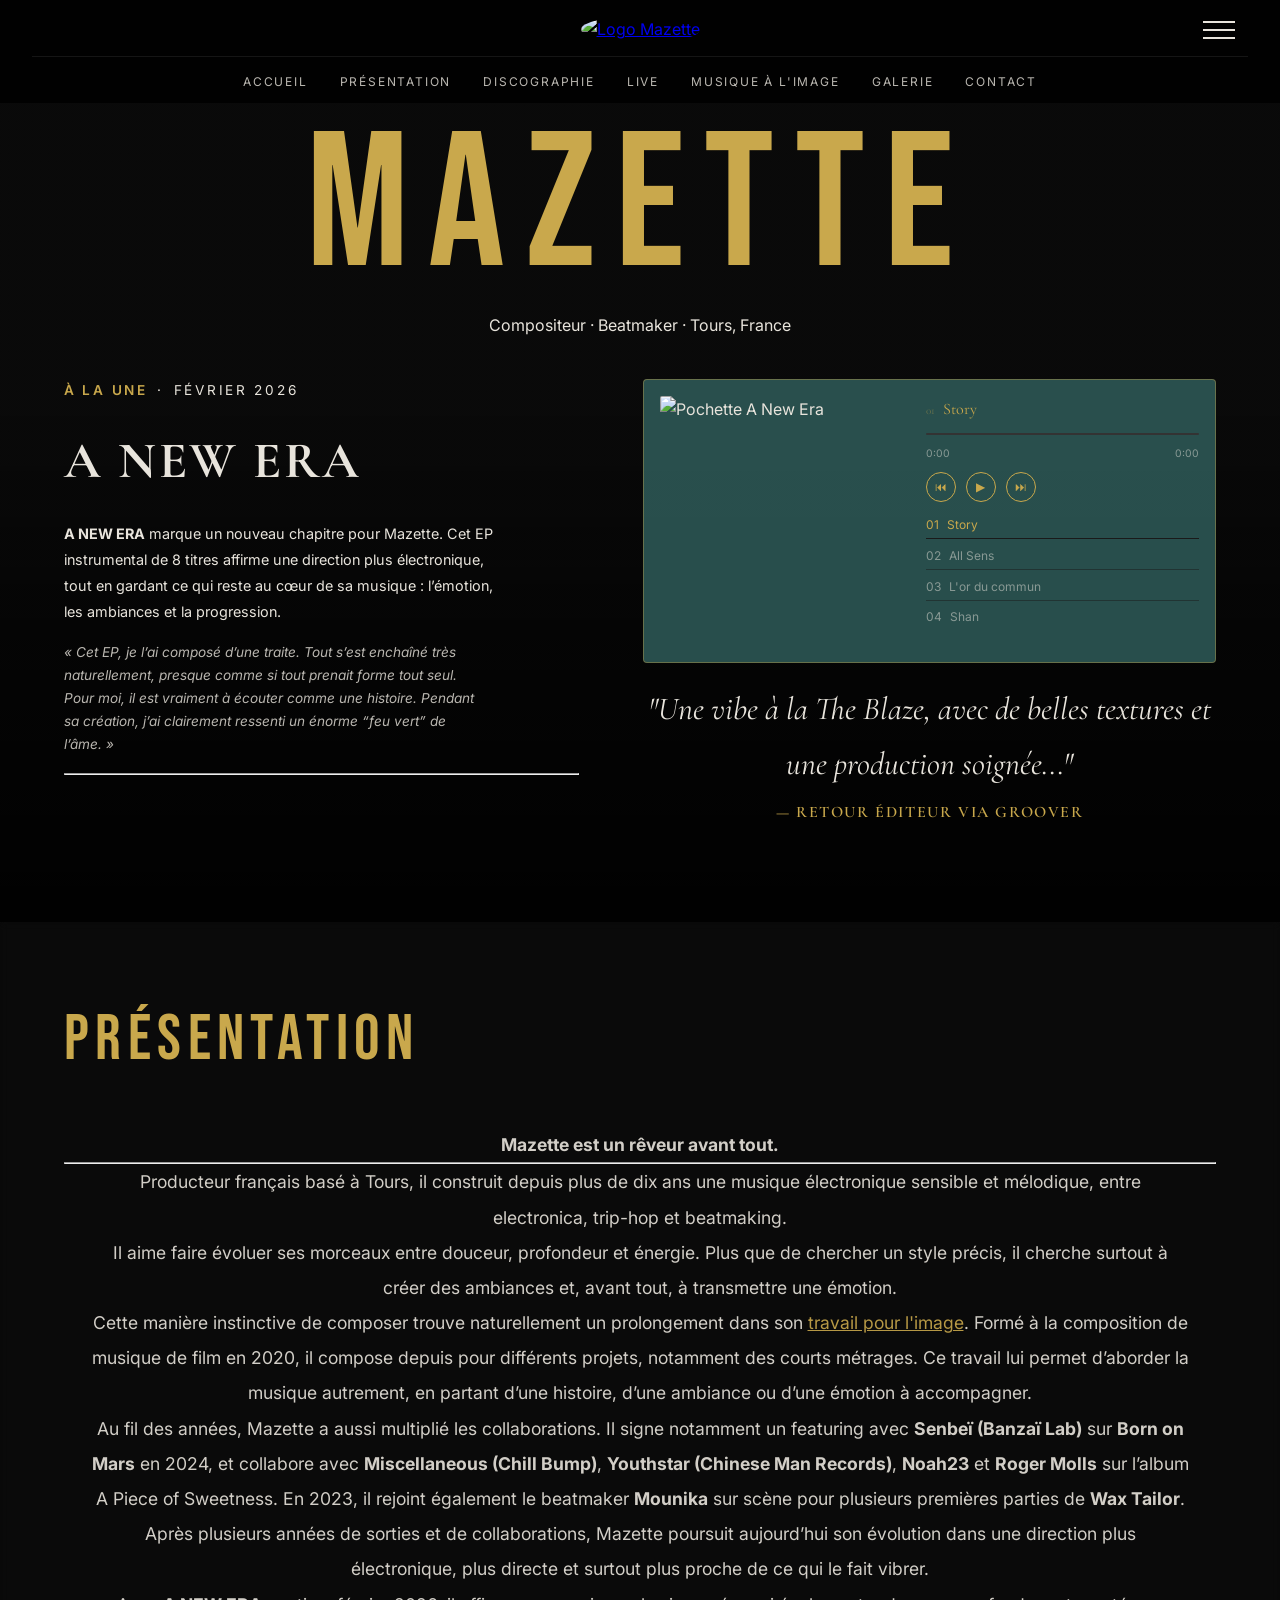
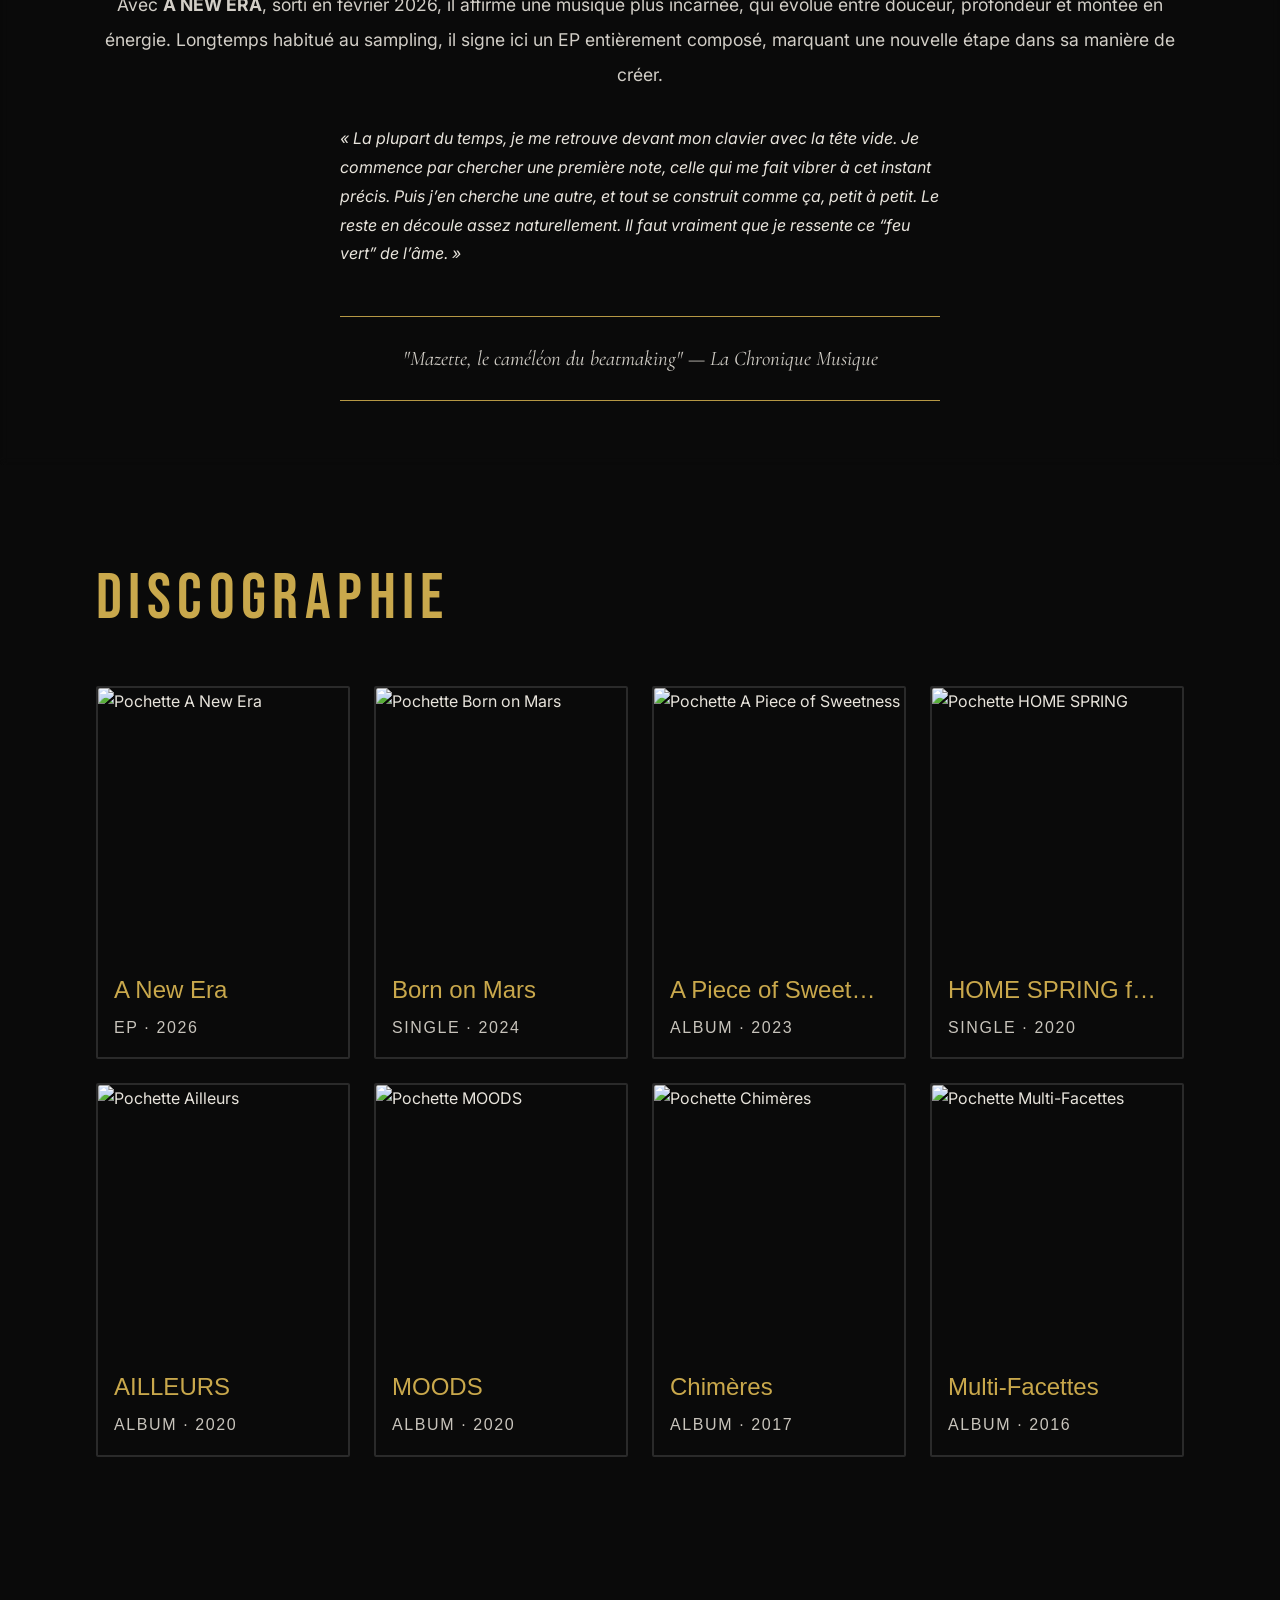
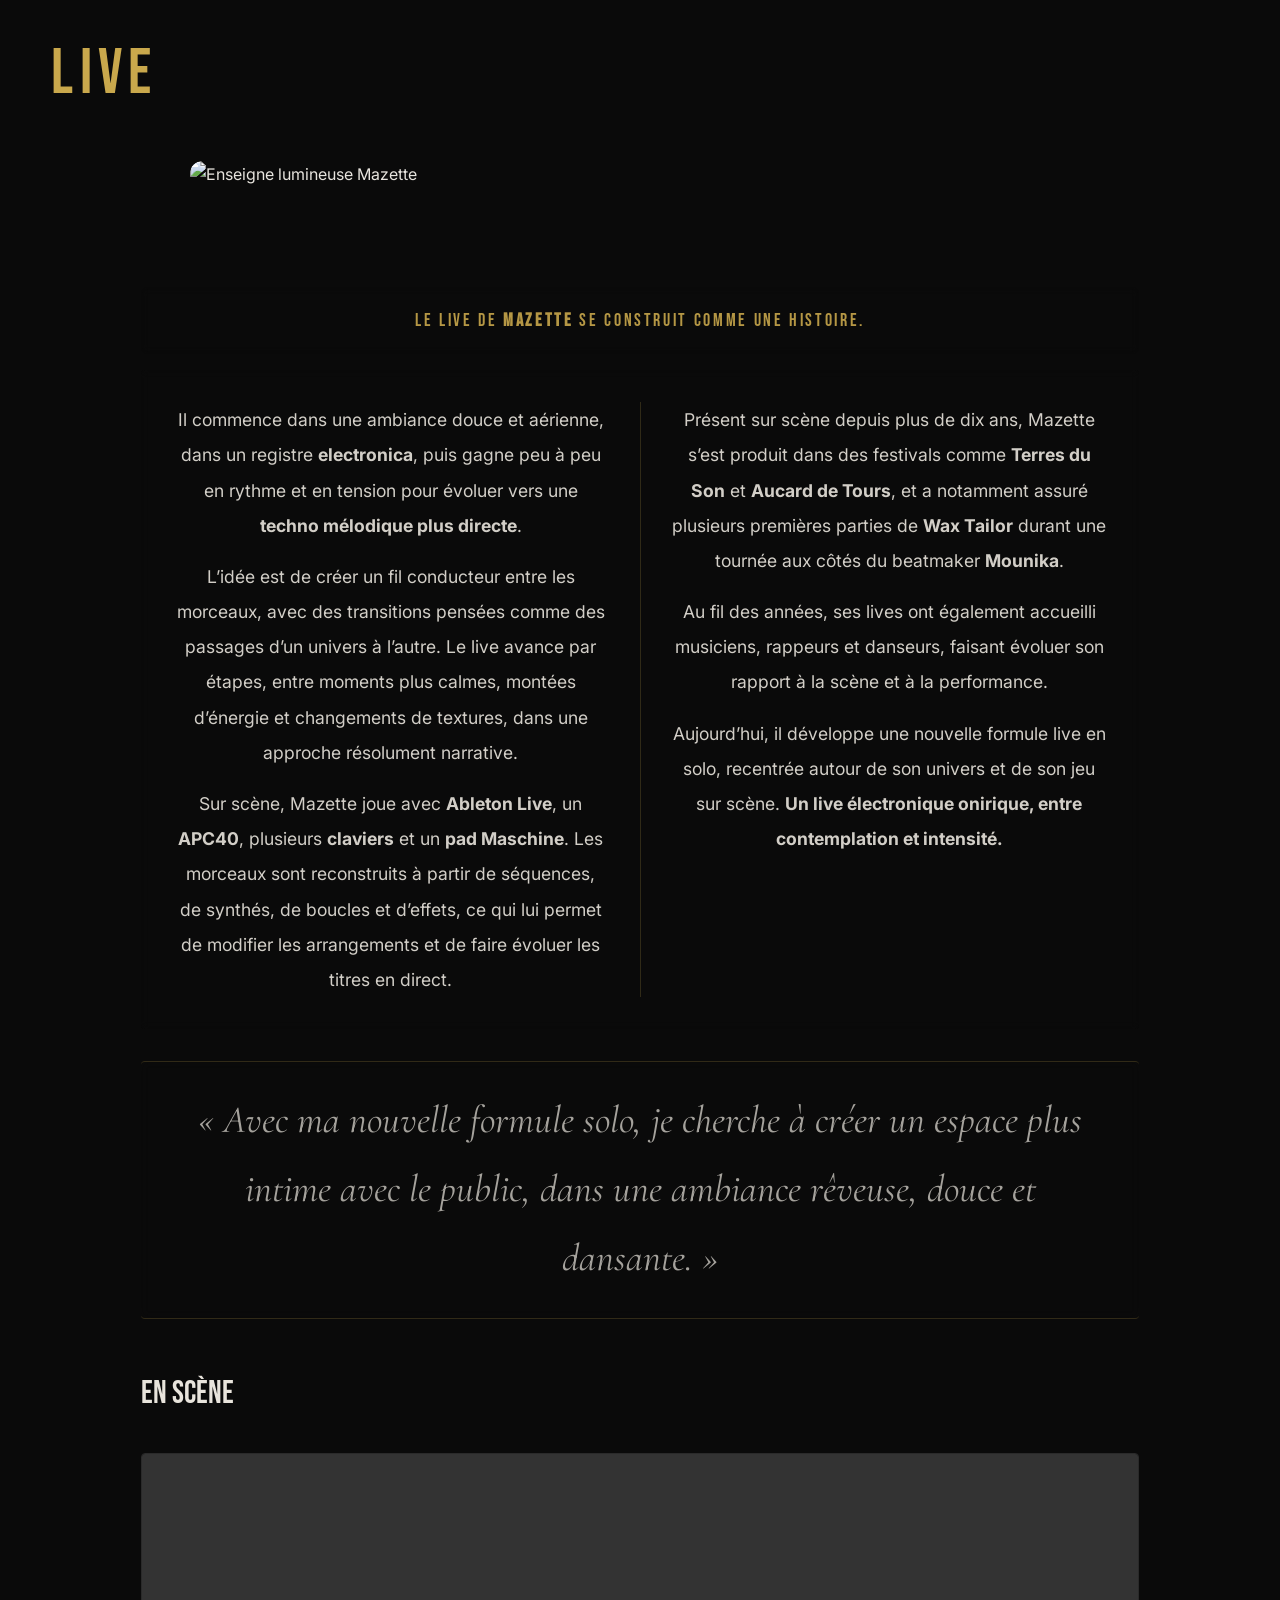
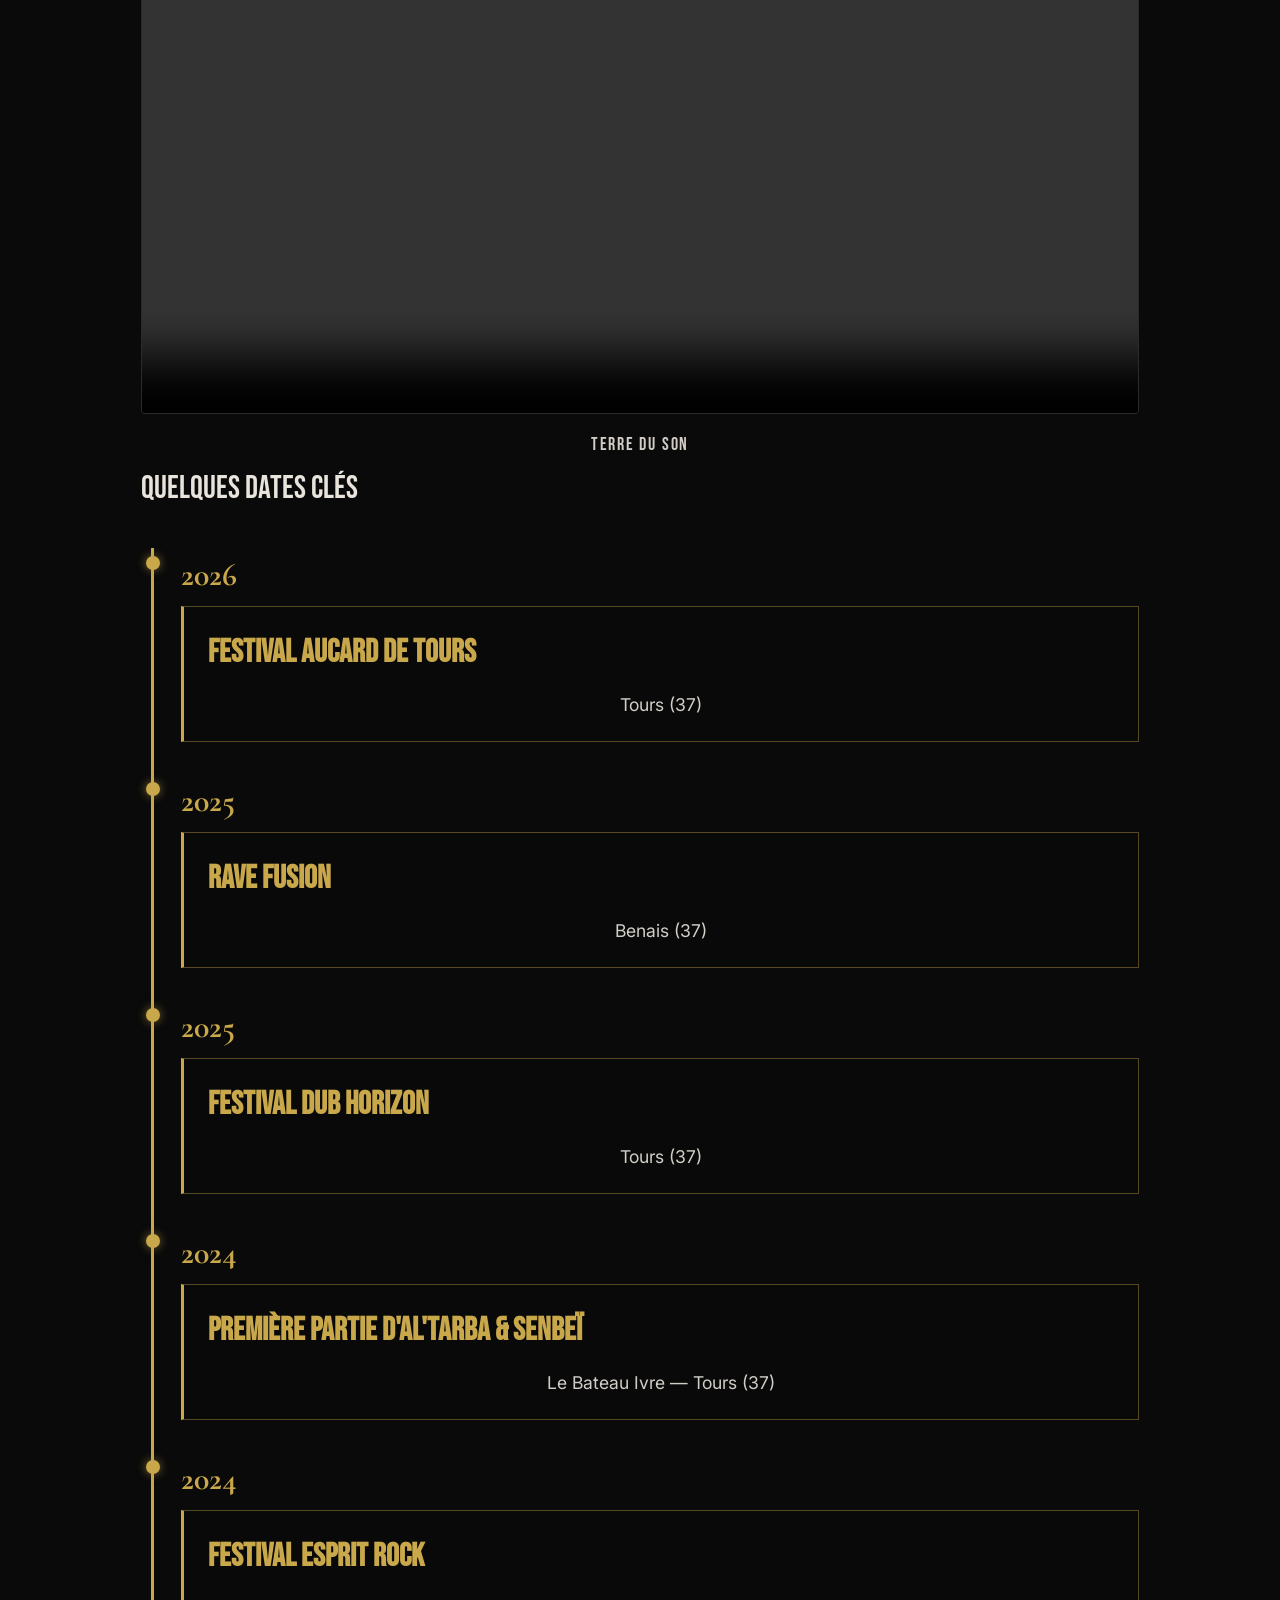
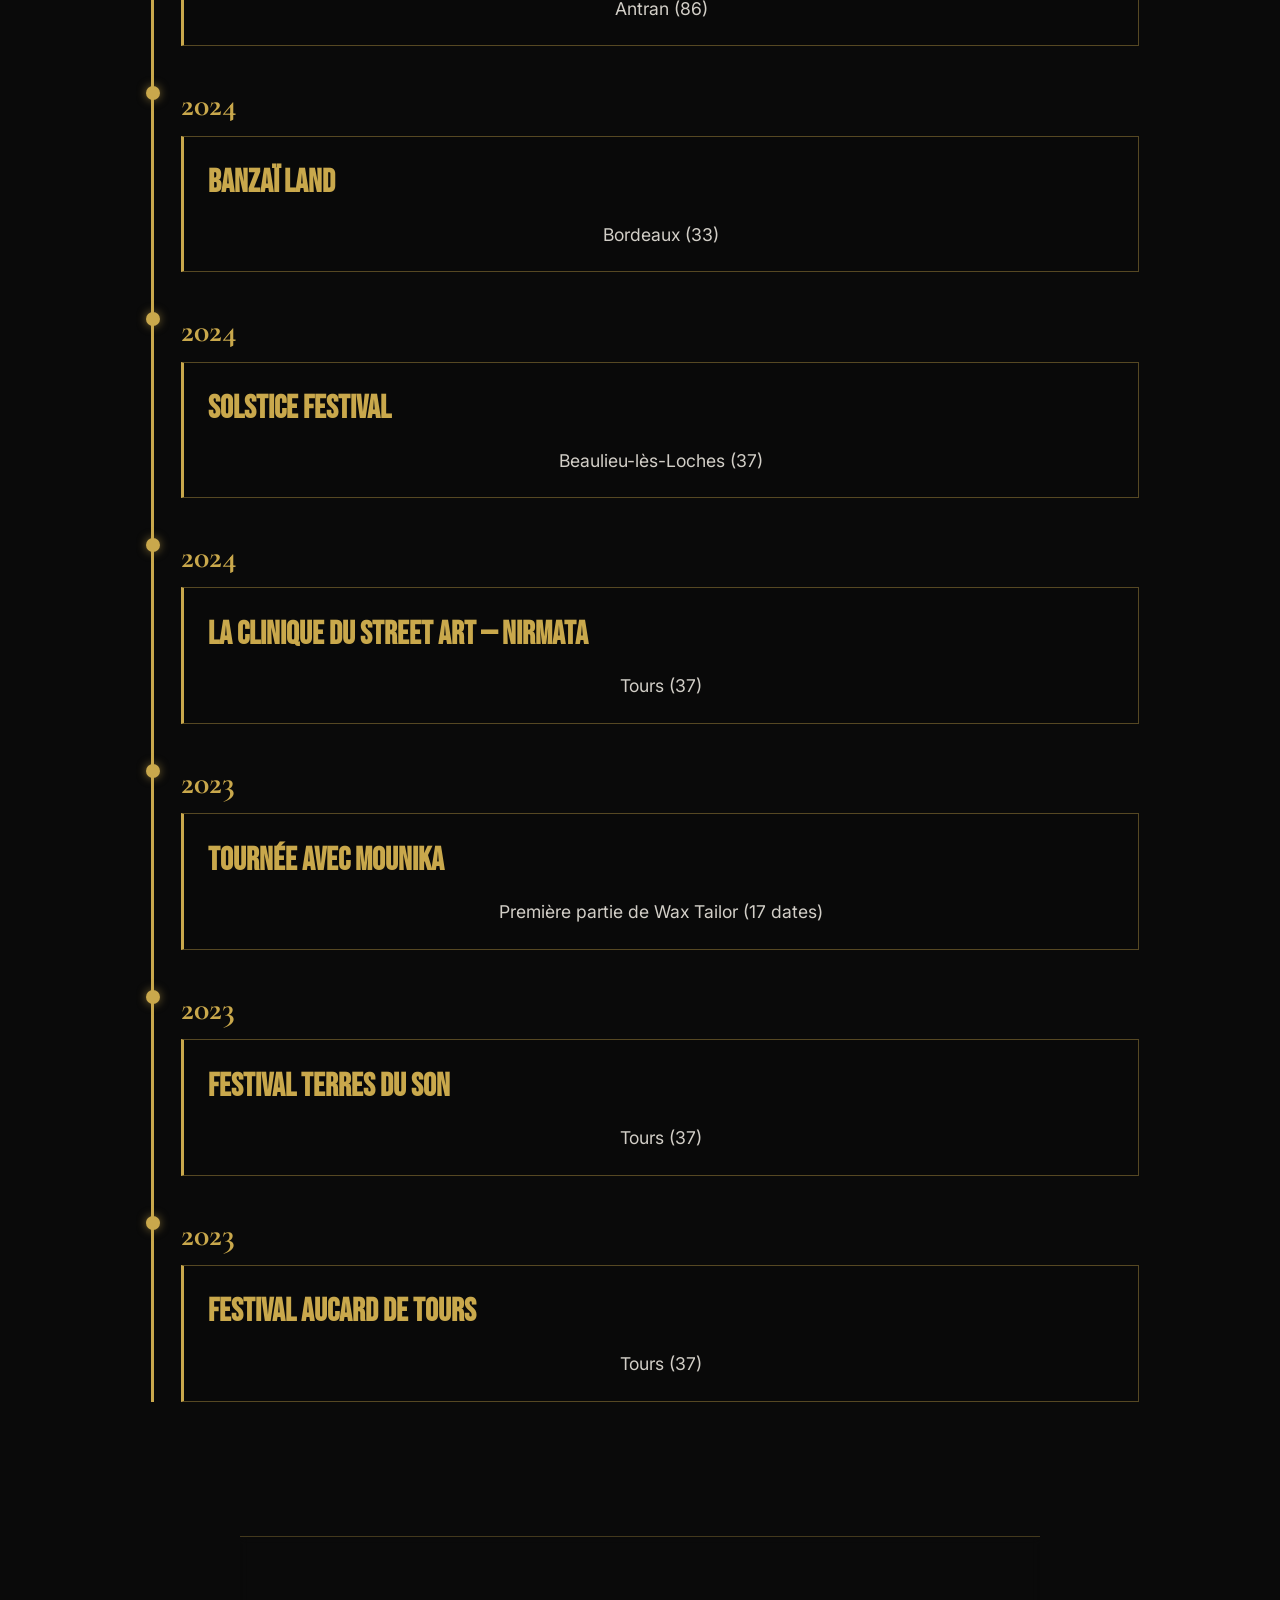
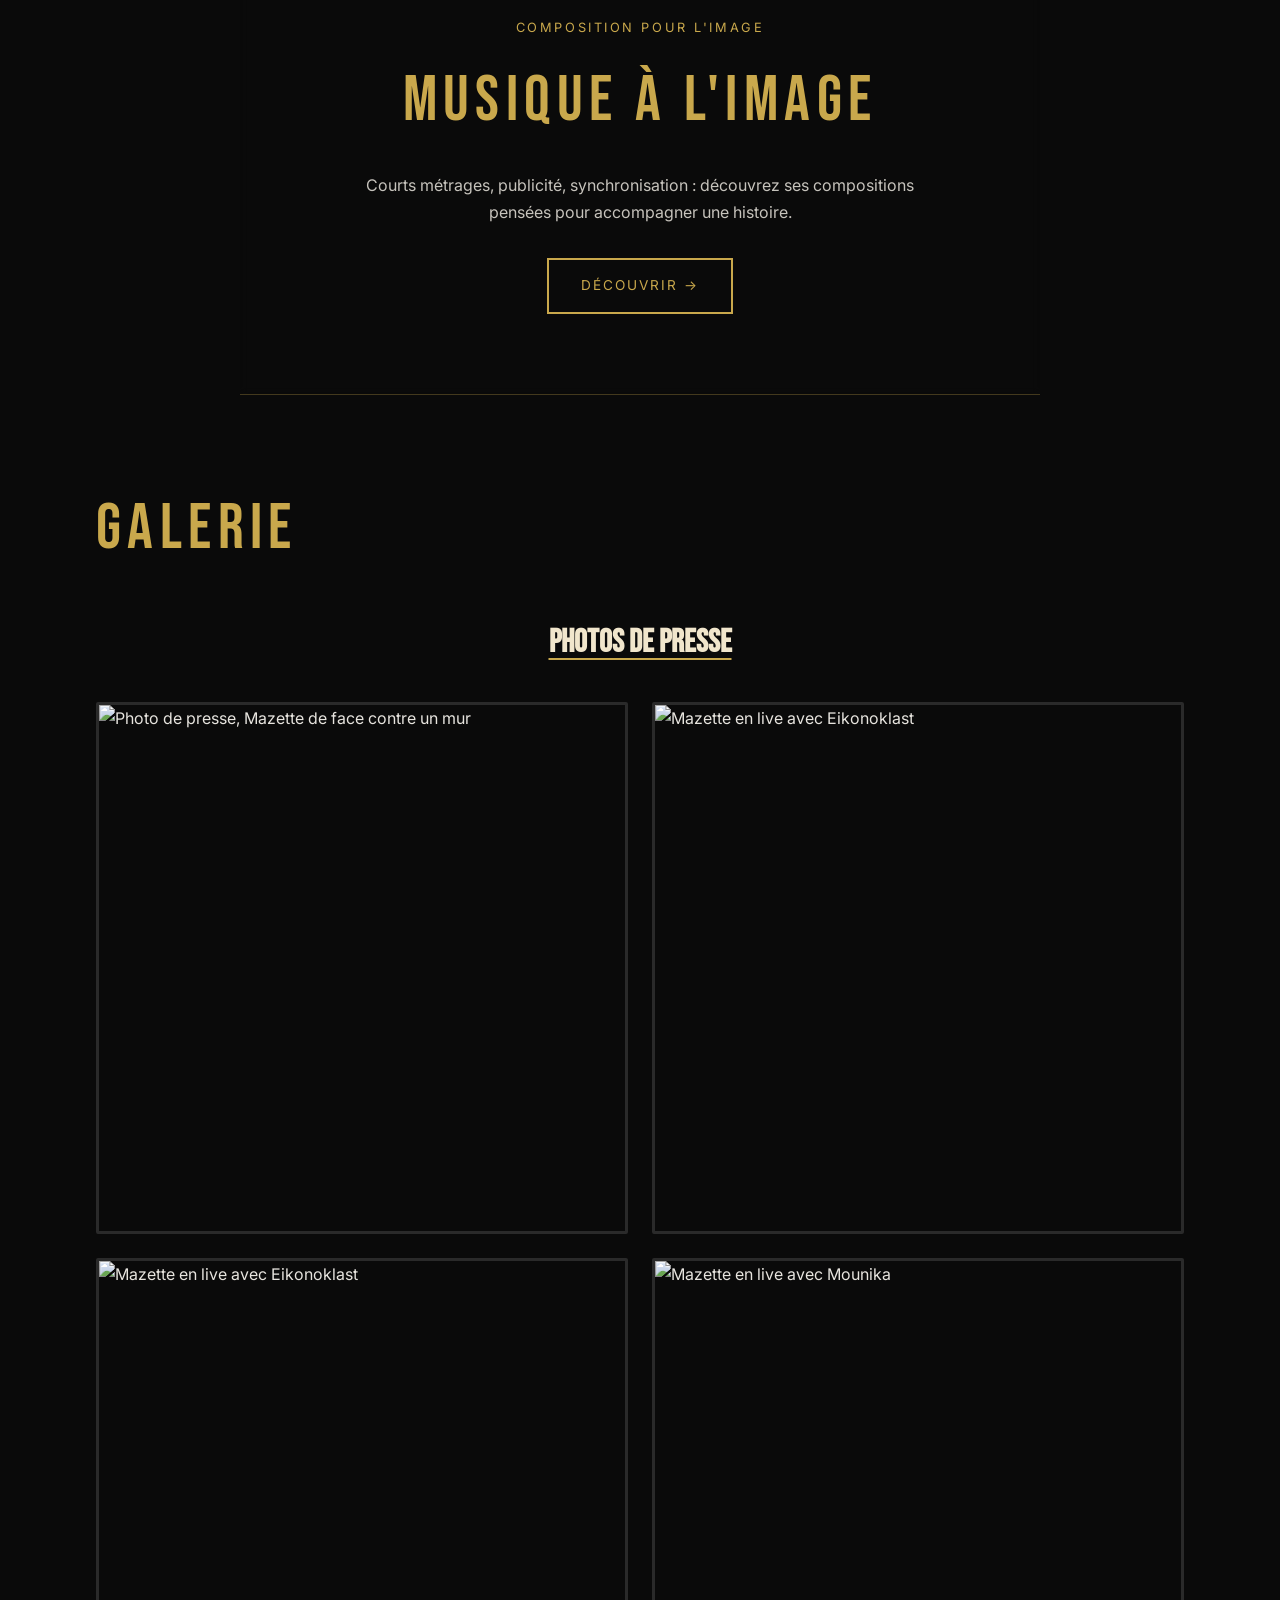
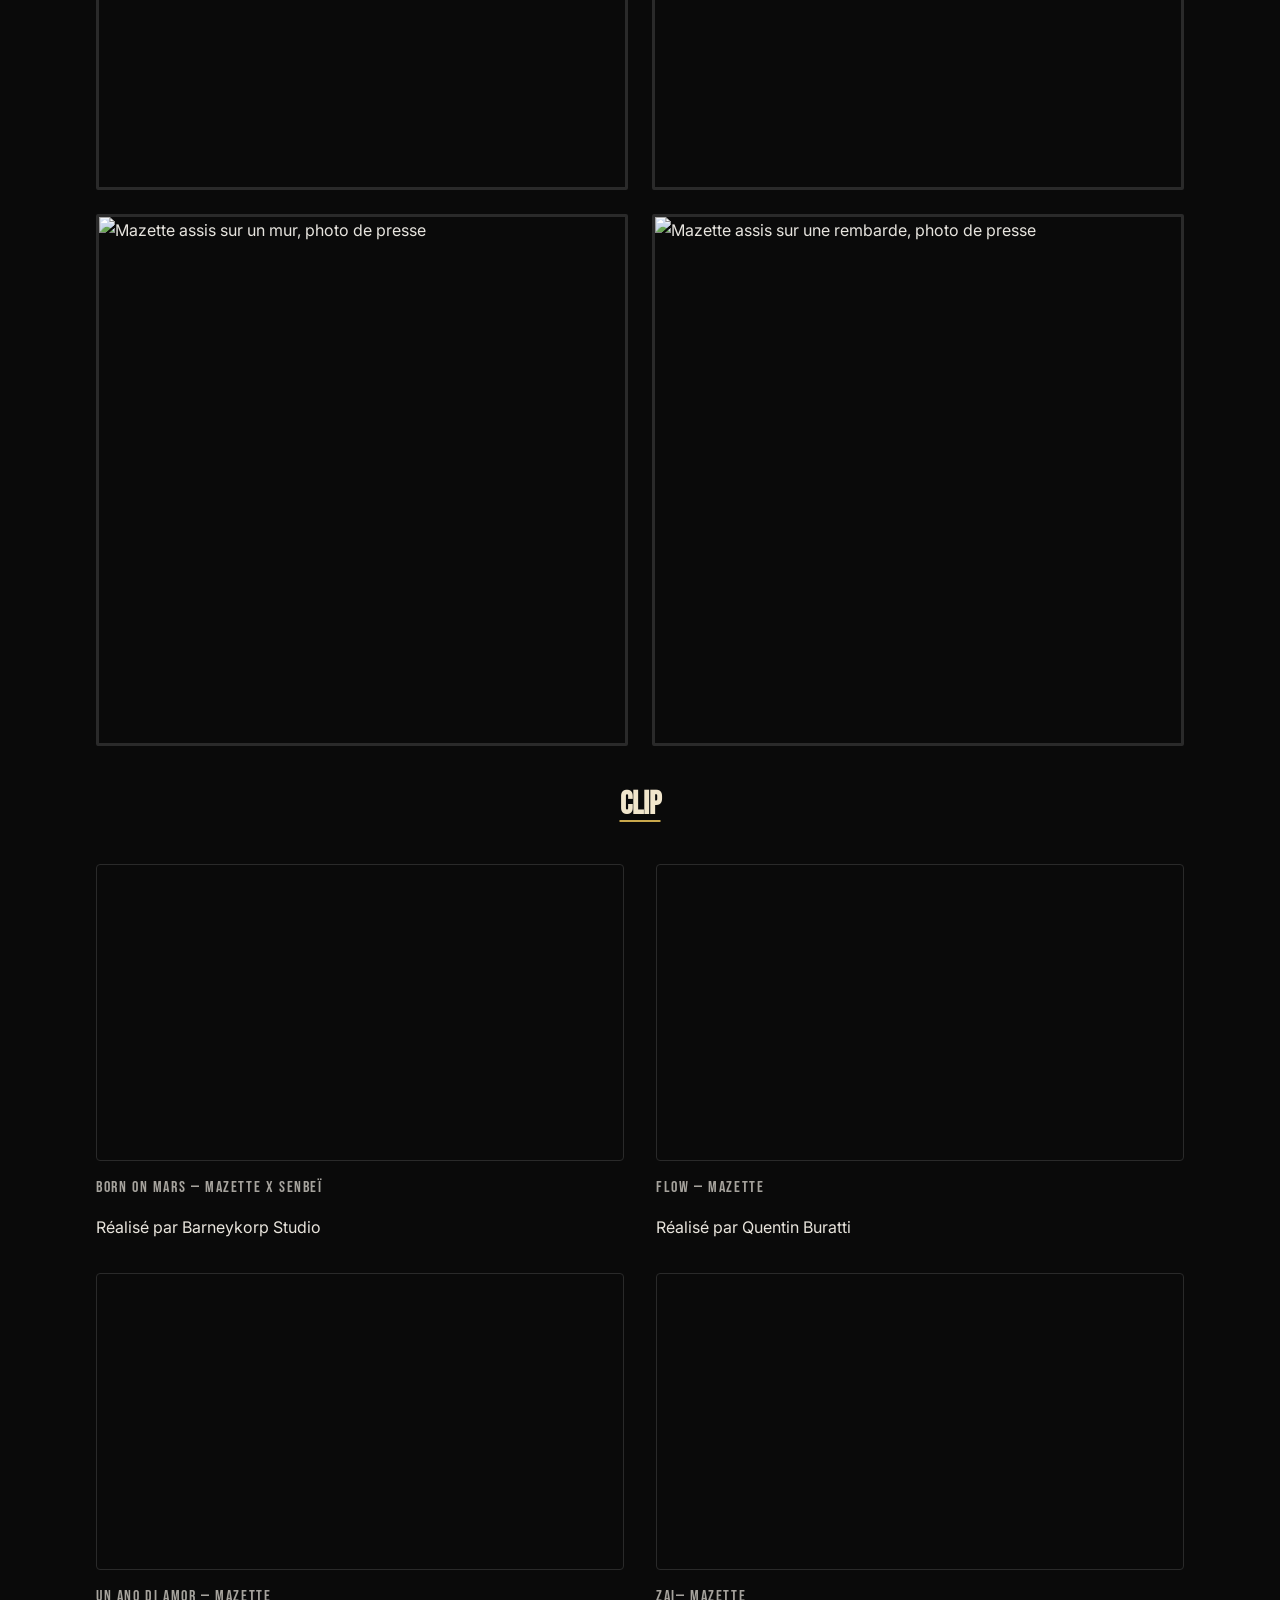
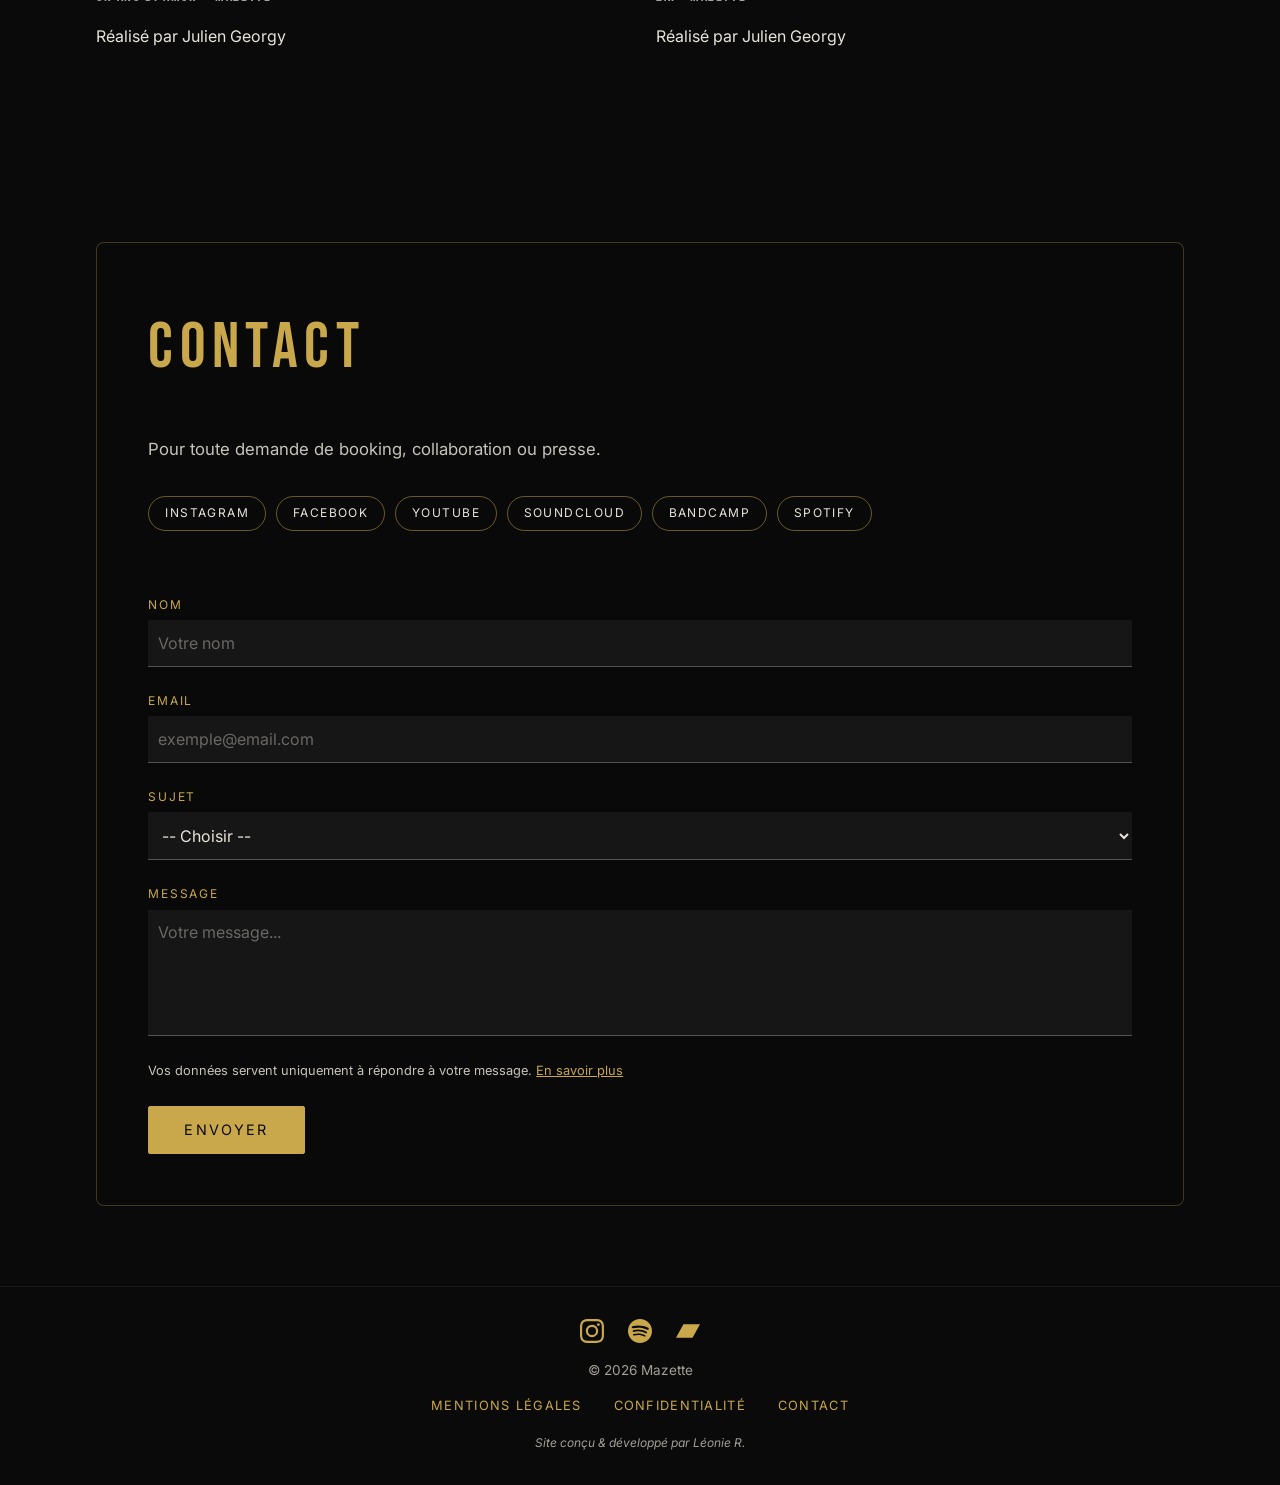
==== commit 8107e302: "work on accessibilityÃ" ====
--- a/index.html
+++ b/index.html
@@ -27,7 +27,7 @@
 
   <!-- Logo centré -->
   <a href="#accueil" id="header-logo">
-    <img src="https://res.cloudinary.com/jyllfp1b/image/upload/v1791982210/mazette2.jpg" alt="Logo Mazette">
+    <img src="https://res.cloudinary.com/jyllfp1b/image/upload/f_auto,q_auto,w_200/v1791982210/mazette2.jpg" alt="Logo Mazette">
   </a>
   </div>
 
@@ -100,7 +100,7 @@
       <div id="actu-lecteur">
         <!-- Pochette -->
         <img id="actu-pochette"
-             src="https://res.cloudinary.com/jyllfp1b/image/upload/v1786628297/A_NEW_ERA.jpg"
+             src="https://res.cloudinary.com/jyllfp1b/image/upload/f_auto,q_auto,w_300/v1786628297/A_NEW_ERA.jpg"
              alt="Pochette A New Era">
 
         <div id="actu-lecteur-contenu">
@@ -116,9 +116,9 @@
             <span id="actu-temps-total">0:00</span>
           </div>
           <div id="actu-boutons">
-            <button id="actu-precedent">⏮</button>
-            <button id="actu-play">▶</button>
-            <button id="actu-suivant">⏭</button>
+            <button id="actu-precedent" aria-label="Piste précédente">⏮</button>
+            <button id="actu-play" aria-label="Lecture">▶</button>
+            <button id="actu-suivant" aria-label="Piste suivante">⏭</button>
           </div>
           <ul id="actu-tracklist"></ul>
         </div>
@@ -134,7 +134,7 @@
   </div>
 </section>
 
-<audio id="audio"></audio>
+<audio id="audio" preload="none"></audio>
 <main>
   <!-- BIO -->
   <section id="bio">
@@ -178,7 +178,7 @@
 
       <div class="carte-album">
         <a href="https://mazettemusic.bandcamp.com/album/a-new-era" target="_blank" rel="noopener">
-          <img src="https://res.cloudinary.com/jyllfp1b/image/upload/v1786628297/A_NEW_ERA.jpg" alt="Pochette A New Era">
+          <img src="https://res.cloudinary.com/jyllfp1b/image/upload/f_auto,q_auto,w_400/v1786628297/A_NEW_ERA.jpg" alt="Pochette A New Era">
           <div class="infos">
             <h3>A New Era</h3>
             <span>EP · 2026</span>
@@ -188,7 +188,7 @@
 
       <div class="carte-album">
         <a href="https://open.spotify.com/intl-fr/track/4AsRkgii4bpk1eIgwD4XNd" target="_blank" rel="noopener">
-          <img src="https://res.cloudinary.com/jyllfp1b/image/upload/v1788885229/BORN_ON_MARS.jpg" alt="Pochette Born on Mars">
+          <img src="https://res.cloudinary.com/jyllfp1b/image/f_auto,q_auto,w_400/upload/v1788885229/BORN_ON_MARS.jpg" alt="Pochette Born on Mars">
           <div class="infos">
             <h3>Born on Mars</h3>
             <span>Single · 2024</span>
@@ -198,7 +198,7 @@
 
       <div class="carte-album">
         <a href="https://mazettemusic.bandcamp.com/album/a-piece-of-sweetness" target="_blank" rel="noopener">
-          <img src="https://res.cloudinary.com/jyllfp1b/image/upload/v1786628297/A_PIECE_OF_SWEETNESS.jpg" alt="Pochette A Piece of Sweetness">
+          <img src="https://res.cloudinary.com/jyllfp1b/image/upload/f_auto,q_auto,w_400/v1786628297/A_PIECE_OF_SWEETNESS.jpg" alt="Pochette A Piece of Sweetness">
           <div class="infos">
             <h3>A Piece of Sweetness</h3>
             <span>Album · 2023</span>
@@ -208,7 +208,7 @@
 
       <div class="carte-album">
         <a href="https://mazettemusic.bandcamp.com/track/home-spring-feat-foeniks" target="_blank" rel="noopener">
-          <img src="https://res.cloudinary.com/jyllfp1b/image/upload/v1786628297/Home_Spring.jpg" alt="Pochette HOME SPRING">
+          <img src="https://res.cloudinary.com/jyllfp1b/image/upload/f_auto,q_auto,w_400/v1786628297/Home_Spring.jpg" alt="Pochette HOME SPRING">
           <div class="infos">
             <h3>HOME SPRING feat Foeniks</h3>
             <span>Single · 2020</span>
@@ -218,7 +218,7 @@
 
       <div class="carte-album">
         <a href="https://mazettemusic.bandcamp.com/album/ailleurs" target="_blank" rel="noopener">
-          <img src="https://res.cloudinary.com/jyllfp1b/image/upload/AILLEURS.jpg" alt="Pochette Ailleurs">
+          <img src="https://res.cloudinary.com/jyllfp1b/image/upload/f_auto,q_auto,w_400/AILLEURS.jpg" alt="Pochette Ailleurs">
           <div class="infos">
             <h3>AILLEURS</h3>
             <span>Album · 2020</span>
@@ -228,7 +228,7 @@
 
       <div class="carte-album">
         <a href="https://mazettemusic.bandcamp.com/album/moods" target="_blank" rel="noopener">
-          <img src="https://res.cloudinary.com/jyllfp1b/image/upload/MOODS.jpg" alt="Pochette MOODS">
+          <img src="https://res.cloudinary.com/jyllfp1b/image/upload/f_auto,q_auto,w_400/MOODS.jpg" alt="Pochette MOODS">
           <div class="infos">
             <h3>MOODS</h3>
             <span>Album · 2020</span>
@@ -238,7 +238,7 @@
 
       <div class="carte-album">
         <a href="https://mazettemusic.bandcamp.com/album/chim-res" target="_blank" rel="noopener">
-          <img src="https://res.cloudinary.com/jyllfp1b/image/upload/Chim%C3%A8res.jpg" alt="Pochette Chimères">
+          <img src="https://res.cloudinary.com/jyllfp1b/image/upload/f_auto,q_auto,w_400/Chim%C3%A8res.jpg" alt="Pochette Chimères">
           <div class="infos">
             <h3>Chimères</h3>
             <span>Album · 2017</span>
@@ -248,7 +248,7 @@
 
       <div class="carte-album">
         <a href="https://mazettemusic.bandcamp.com/album/multi-facettes" target="_blank" rel="noopener">
-          <img src="https://res.cloudinary.com/jyllfp1b/image/upload/v1786628299/MULTI_FACETTES.jpg" alt="Pochette Multi-Facettes">
+          <img src="https://res.cloudinary.com/jyllfp1b/image/upload/f_auto,q_auto,w_400/v1786628299/MULTI_FACETTES.jpg" alt="Pochette Multi-Facettes">
           <div class="infos">
             <h3>Multi-Facettes</h3>
             <span>Album · 2016</span>
@@ -264,7 +264,7 @@
     <!-- PHOTO PLEINE LARGEUR EN HAUT -->
     <h2>Live</h2>
     <div id="live-banniere">
-      <img src="https://res.cloudinary.com/jyllfp1b/image/upload/f_auto,q_auto/v1792172780/aucard_video_2.png" alt="Enseigne
+      <img src="https://res.cloudinary.com/jyllfp1b/image/upload/f_auto,q_auto,w_1000/v1792172780/aucard_video_2.png" alt="Enseigne
     lumineuse Mazette">
     </div>
     <!-- CONTENU EN DESSOUS -->
@@ -408,16 +408,16 @@
 
     <h3>PHOTOS DE PRESSE</h3>
     <div class="grille-photos">
-      <img src="https://res.cloudinary.com/jyllfp1b/image/upload/Ben1.jpg" alt="Photo de presse, Mazette de face contre
+      <img src="https://res.cloudinary.com/jyllfp1b/image/upload/f_auto,q_auto,w_900/Ben1.jpg" alt="Photo de presse, Mazette de face contre
               un mur">
-      <img src="https://res.cloudinary.com/jyllfp1b/image/upload/v1786628298/JC_Plaut_photo.jpg" alt="Mazette en live
+      <img src="https://res.cloudinary.com/jyllfp1b/image/upload/f_auto,q_auto,w_900/v1786628298/JC_Plaut_photo.jpg" alt="Mazette en live
               avec Eikonoklast">
-      <img src="https://res.cloudinary.com/jyllfp1b/image/upload/v1786628298/mazette_checna.jpg" alt="Mazette en live
+      <img src="https://res.cloudinary.com/jyllfp1b/image/upload/f_auto,q_auto,w_900/v1786628298/mazette_checna.jpg" alt="Mazette en live
               avec Eikonoklast">
-      <img src="https://res.cloudinary.com/jyllfp1b/image/upload/v1786628299/photo_live_MOUNIKA.jpg" alt="Mazette en
+      <img src="https://res.cloudinary.com/jyllfp1b/image/upload/f_auto,q_auto,w_900/v1786628299/photo_live_MOUNIKA.jpg" alt="Mazette en
               live avec Mounika">
-      <img src="https://res.cloudinary.com/jyllfp1b/image/upload/fond.jpg" alt="Mazette assis sur un mur, photo de presse">
-      <img src="https://res.cloudinary.com/jyllfp1b/image/upload/fond2.jpg" alt="Mazette assis sur une rembarde, photo
+      <img src="https://res.cloudinary.com/jyllfp1b/image/upload/f_auto,q_auto,w_900/fond.jpg" alt="Mazette assis sur un mur, photo de presse">
+      <img src="https://res.cloudinary.com/jyllfp1b/image/upload/f_auto,q_auto,w_900/fond2.jpg" alt="Mazette assis sur une rembarde, photo
               de presse">
     </div>
 
@@ -425,25 +425,29 @@
     <div class="grille-video">
 
       <div class="carte-video">
-        <iframe src="https://www.youtube-nocookie.com/embed/lpXlfuZ5t_A" title="Born on Mars — Mazette x Senbeï" allowfullscreen></iframe>
+        <iframe src="https://www.youtube-nocookie.com/embed/lpXlfuZ5t_A" loading="lazy"
+                title="Born on Mars — Mazette x Senbeï" allowfullscreen></iframe>
         <p class="legende-video">Born on Mars — Mazette x Senbeï</p>
         <p>Réalisé par Barneykorp Studio</p>
       </div>
 
       <div class="carte-video">
-        <iframe src="https://www.youtube-nocookie.com/embed/T1qG8RfCcrc" title="Flow — Mazette" allowfullscreen></iframe>
+        <iframe src="https://www.youtube-nocookie.com/embed/T1qG8RfCcrc" loading="lazy"
+                title="Flow — Mazette" allowfullscreen></iframe>
         <p class="legende-video">Flow — Mazette</p>
         <p>Réalisé par Quentin Buratti</p>
       </div>
 
       <div class="carte-video">
-        <iframe src="https://www.youtube-nocookie.com/embed/IrQu_8JA3AA" title="Un Ano di Amor — Mazette" allowfullscreen></iframe>
+        <iframe src="https://www.youtube-nocookie.com/embed/IrQu_8JA3AA"  loading="lazy"
+                title="Un Ano di Amor — Mazette" allowfullscreen></iframe>
         <p class="legende-video">Un Ano di Amor — Mazette</p>
         <p>Réalisé par Julien Georgy</p>
       </div>
 
       <div class="carte-video">
-        <iframe src="https://www.youtube-nocookie.com/embed/vWz5RnqoJQw" title="ZAÏ — Mazette" allowfullscreen></iframe>
+        <iframe src="https://www.youtube-nocookie.com/embed/vWz5RnqoJQw"  loading="lazy"
+                title="ZAÏ — Mazette" allowfullscreen></iframe>
         <p class="legende-video">ZAI— Mazette</p>
         <p>Réalisé par Julien Georgy</p>
       </div>
@@ -452,10 +456,10 @@
 
   <!-- LIGHTBOX -->
   <div id="lightbox" class="lightbox-cachee">
-    <button id="lightbox-fermer">✕</button>
-    <button id="lightbox-precedent">&#8249;</button>
+    <button id="lightbox-fermer" aria-label="Fermer la photo">✕</button>
+    <button id="lightbox-precedent" aria-label="Photo précédente">&#8249;</button>
     <img id="lightbox-img" alt="">
-    <button id="lightbox-suivant">&#8250;</button>
+    <button id="lightbox-suivant" aria-label="Photo suivante">&#8250;</button>
   </div>
 
 
--- a/style.css
+++ b/style.css
@@ -10,6 +10,7 @@
   --police-titre: 'Cormorant Garamond', serif;
   --police-titre-h2: 'Bebas Neue', sans-serif;
   --police-texte: 'Inter', sans-serif;
+  --voile: rgba(10, 10, 10, 0.55);
 }
 
 /* =====================
@@ -40,8 +41,10 @@
   position: fixed;
   inset: 0;
   z-index: -1;
-  background: url("https://res.cloudinary.com/jyllfp1b/image/upload/v1786628283/fond2.jpg")
-              center 20% / cover no-repeat;
+  background:
+        linear-gradient(var(--voile), var(--voile)),
+        url("https://res.cloudinary.com/jyllfp1b/image/upload/f_auto,q_auto,w_1920/v1786628283/fond2.jpg")
+        center 20% / cover no-repeat;
 }
 
 img,
@@ -469,8 +472,8 @@
 #actu-lecteur {
   display: flex;
   gap: 1rem;
-  background: rgb(85 157 174);
-  border: 1px solid #edab6a;
+  background: rgb(53 103 101 / 0.75);
+  border: 1px solid rgba(201, 168, 76, 0.4);
   border-radius: 4px;
   padding: 1rem;
 }
@@ -788,7 +791,7 @@
 }
 
 .carte-album {
-  background-color: var(--couleur-secondaire);
+  background-color: rgba(10, 10, 10, 0.8);
   border: 2px solid #2a2a2a;
   border-radius: 2px;
   transition: transform 0.3s ease, border-color 0.3s ease;
@@ -814,8 +817,8 @@
 .carte-album span {
   font-family: Arial, Helvetica, sans-serif;
   font-size: 1rem;
-  color: var(--couleur-texte);
-  opacity: 0.6;
+  color: #c8c4bc;
+  opacity: 1;
   letter-spacing: 0.1em;
   text-transform: uppercase;
 }
@@ -1120,9 +1123,9 @@
 }
 
 .contenu {
-  background-color: var(--couleur-tertiaire);
-  border: 3px solid var(--couleur-accent);
-  opacity: 0.8;
+  background: rgba(10, 10, 10, 0.75);
+  border: 1px solid rgba(201, 168, 76, 0.4);
+  border-left: 3px solid var(--couleur-accent);
   padding: 1.2rem 1.5rem;
   transition: .3s;
 }
@@ -1141,7 +1144,6 @@
 
 .contenu p {
   color: var(--couleur-texte);
-  opacity: .8;
 }
 
 
@@ -1191,9 +1193,6 @@
 }
 
 
-/* =====================
-   CONTACT
-===================== */
 /* =====================
    CONTACT
 ===================== */
@@ -1298,7 +1297,8 @@
 /* Petite mention RGPD */
 #contact .form-info {
   font-size: 0.8rem;
-  opacity: 0.6;
+  color: #c8c4bc;
+  opacity: 1;
   margin: 0;
 }
 
@@ -1468,13 +1468,14 @@
 .footer-credit {
   margin-top: 1rem;
   font-size: 0.75rem;
-  opacity: 0.6;
+  color: #a39f97;
   font-style: italic;
   text-align: center;
 }
 
 footer > p {
-  opacity: 0.5;
+  opacity: 1;
+  color: #a39f97;
 }
 
 
@@ -1620,6 +1621,9 @@
 
 /* ---------- MOBILE (≤ 768px) ---------- */
 @media (max-width: 768px) {
+  :root {
+    --voile: rgba(10, 10, 10, 0.72);
+  }
 
   /* Header */
   #header-principal {
@@ -1702,6 +1706,9 @@
     font-size: 0.7rem;
   }
 
+  #live-texte-colonnes {
+    text-align: left;
+  }
   /* Timeline compacte */
   .timeline {
     --retrait: 25px;
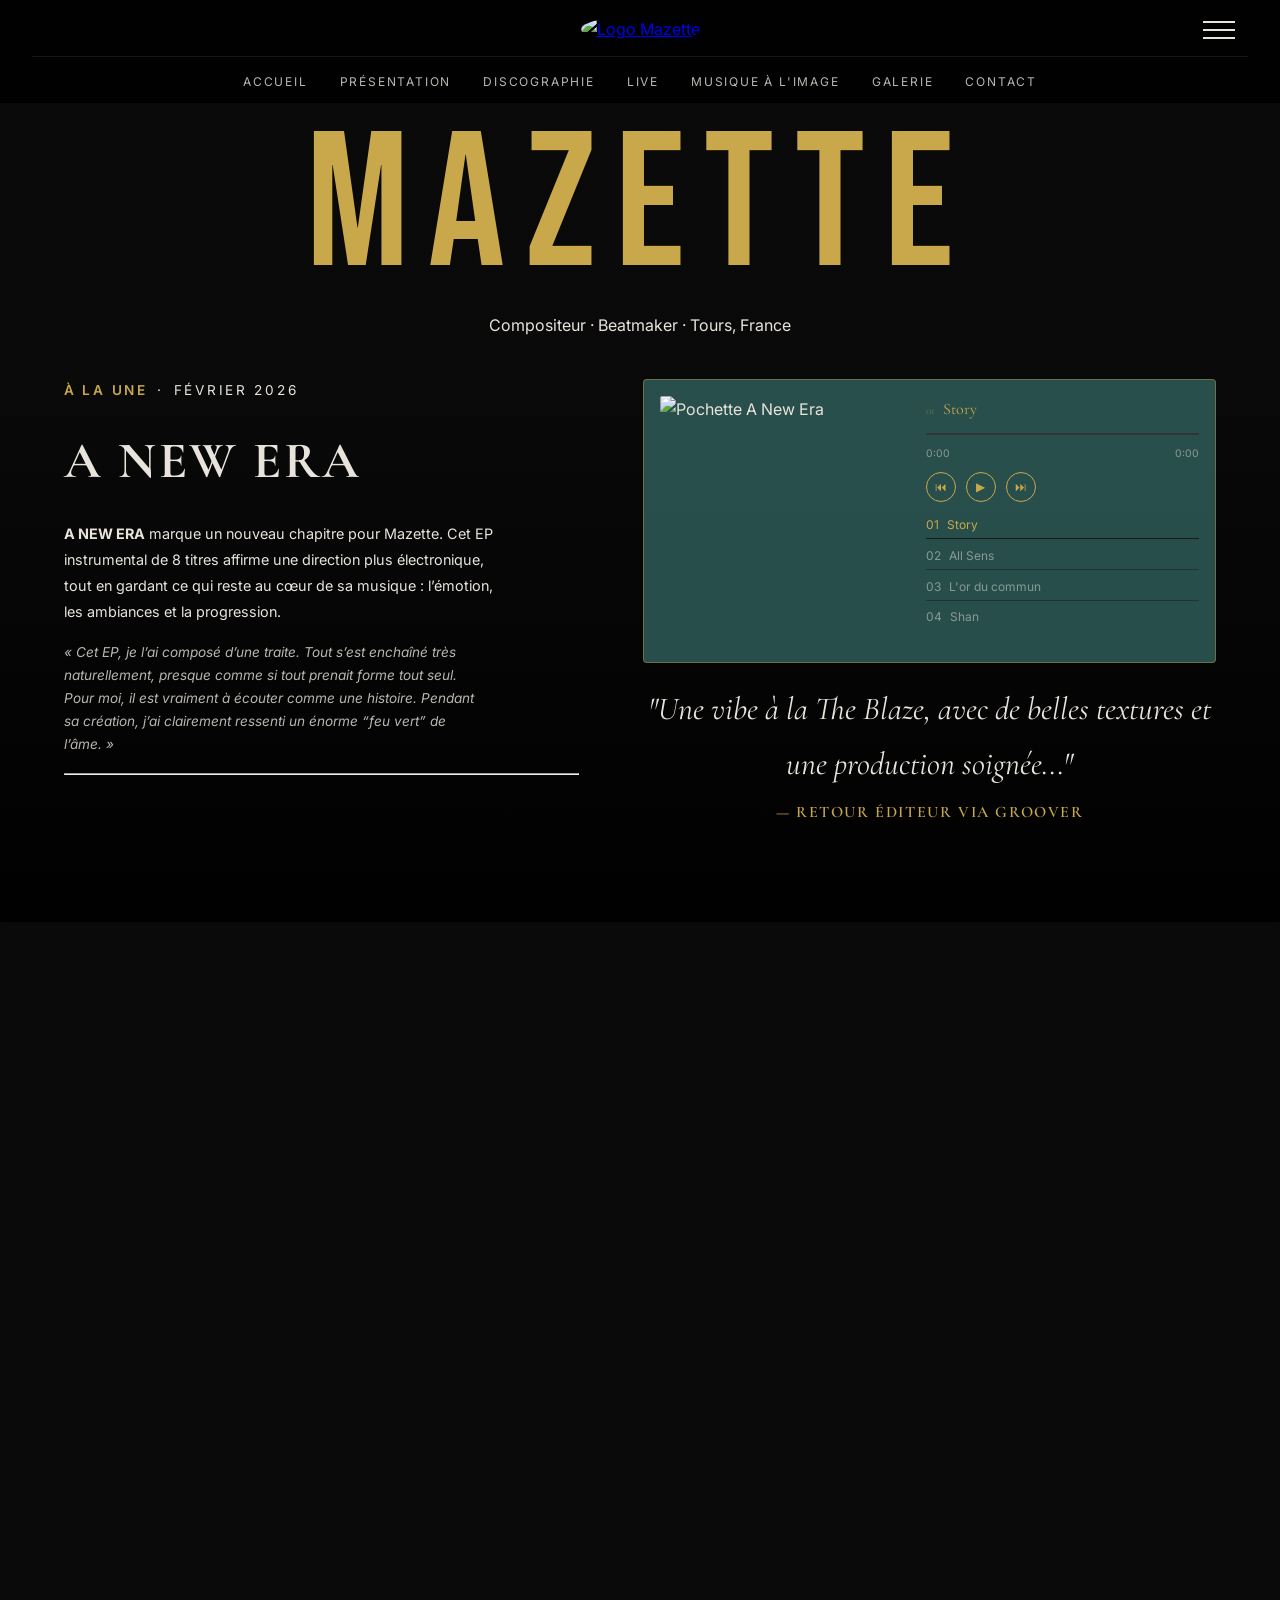
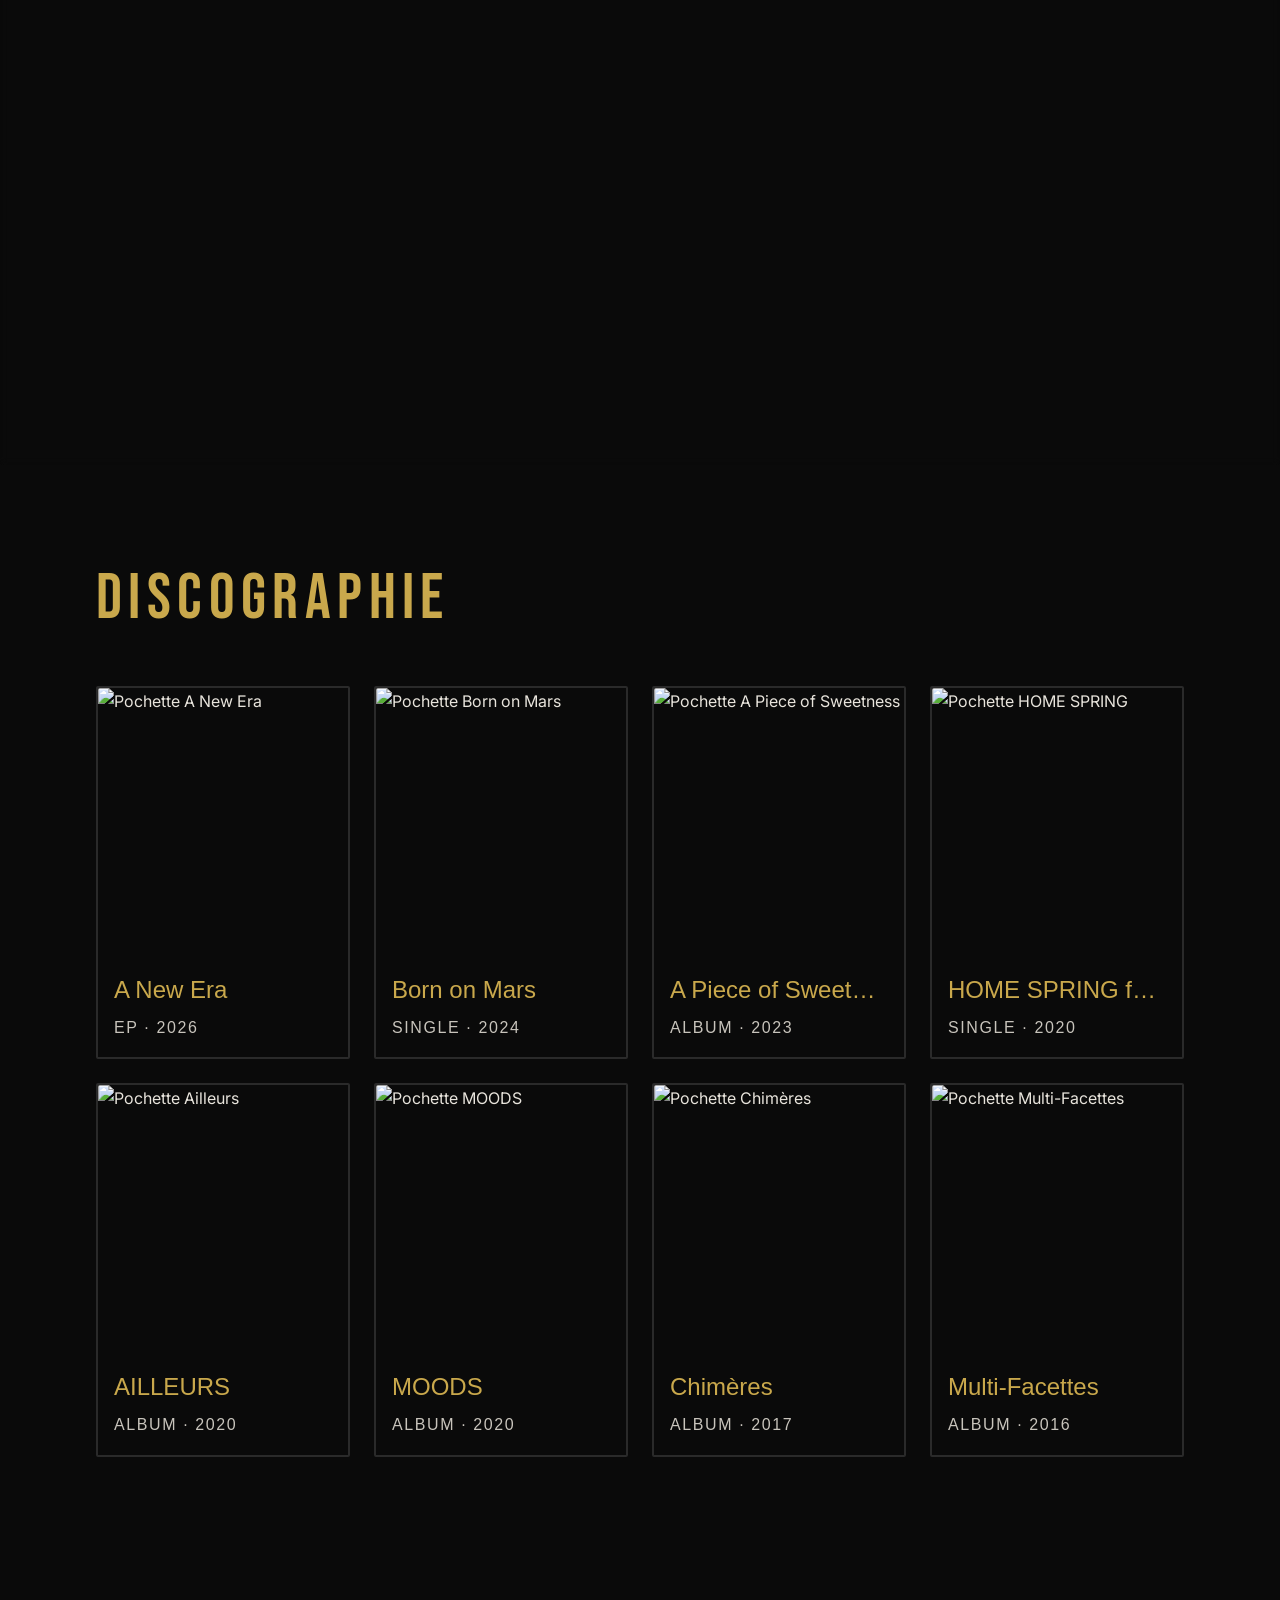
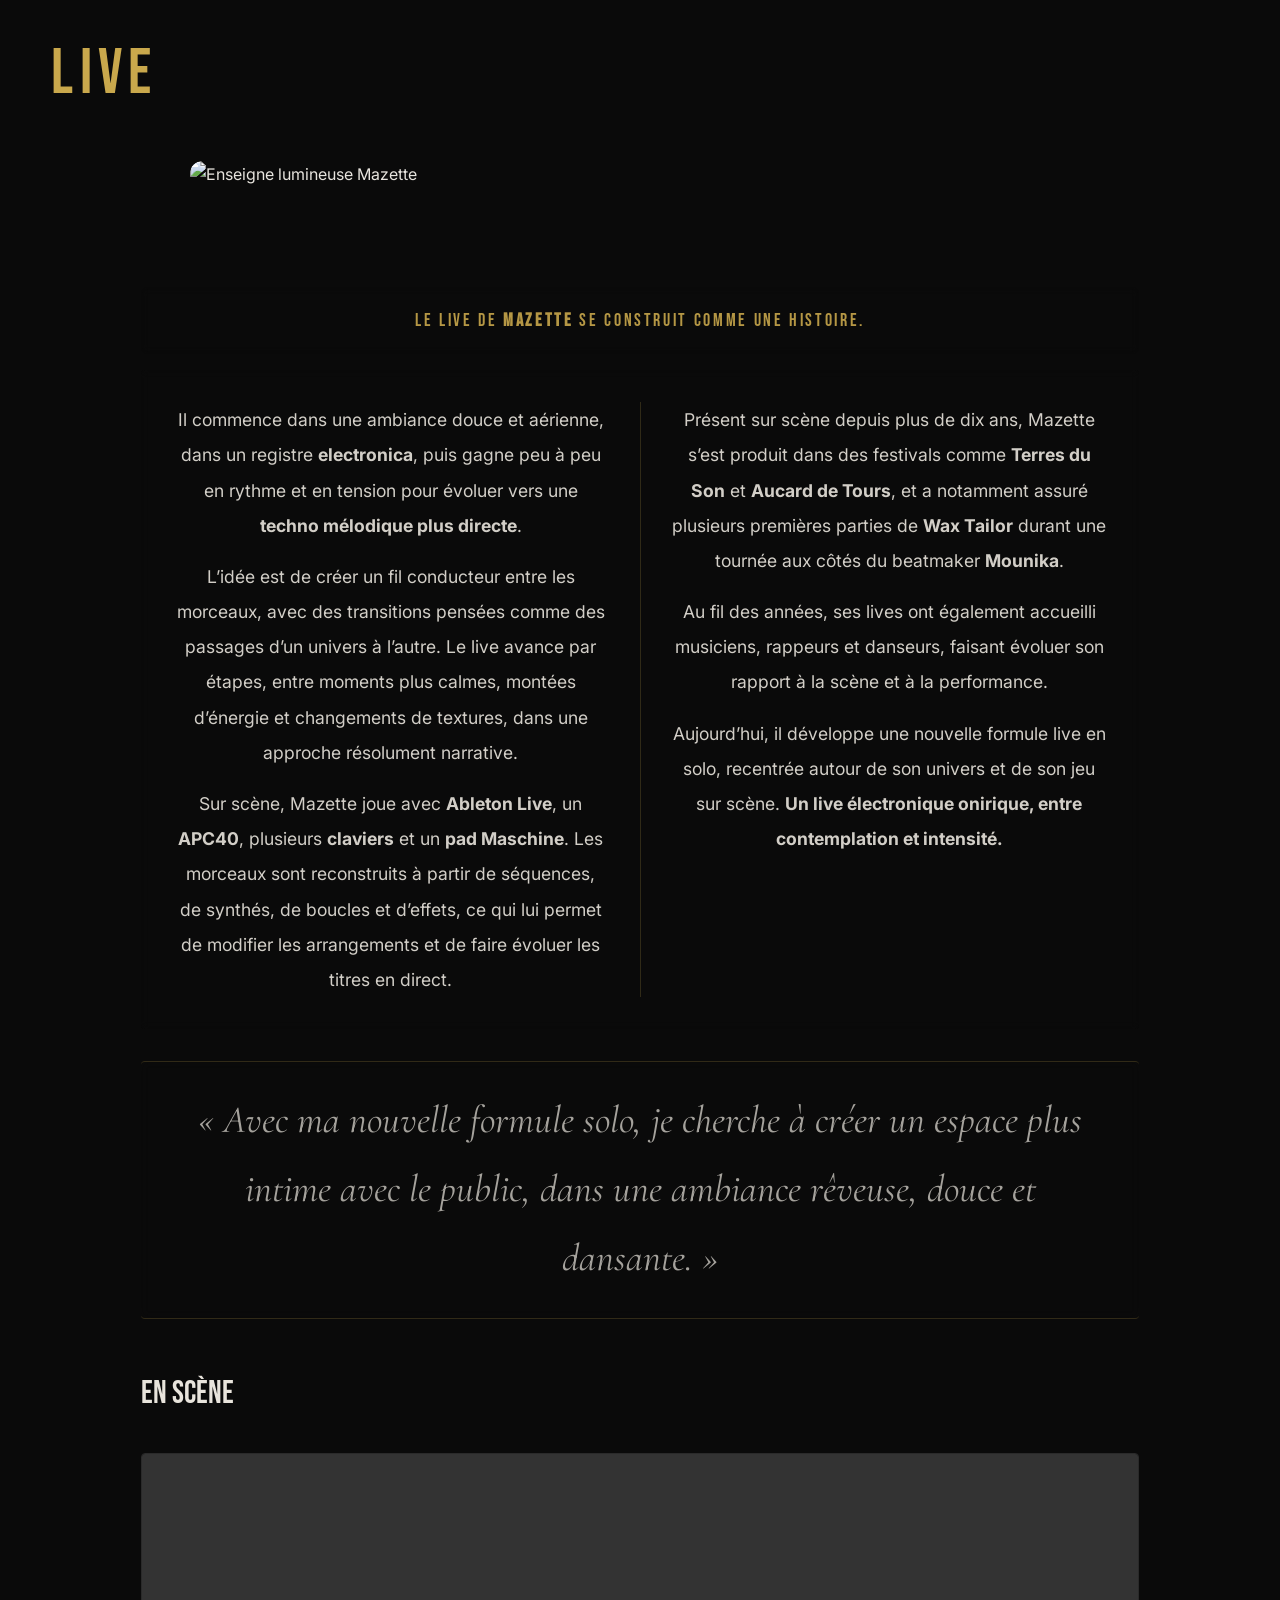
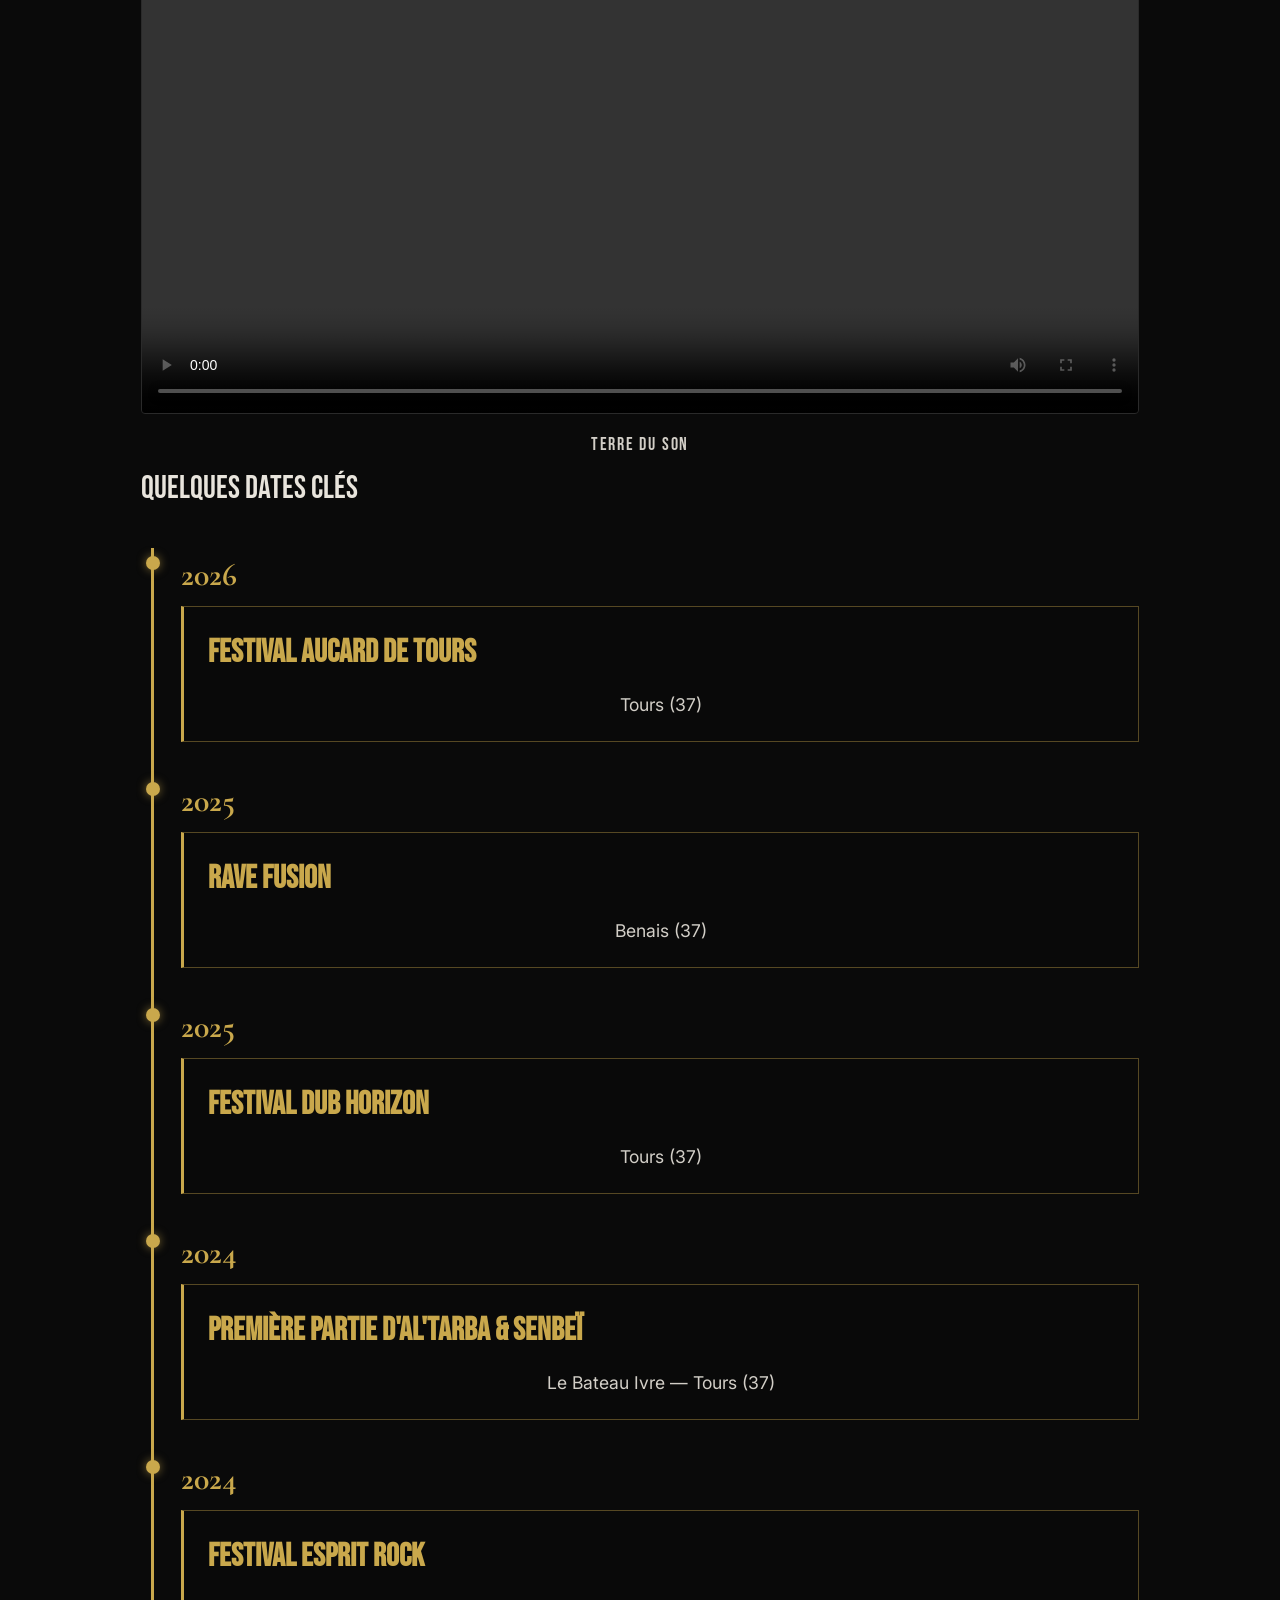
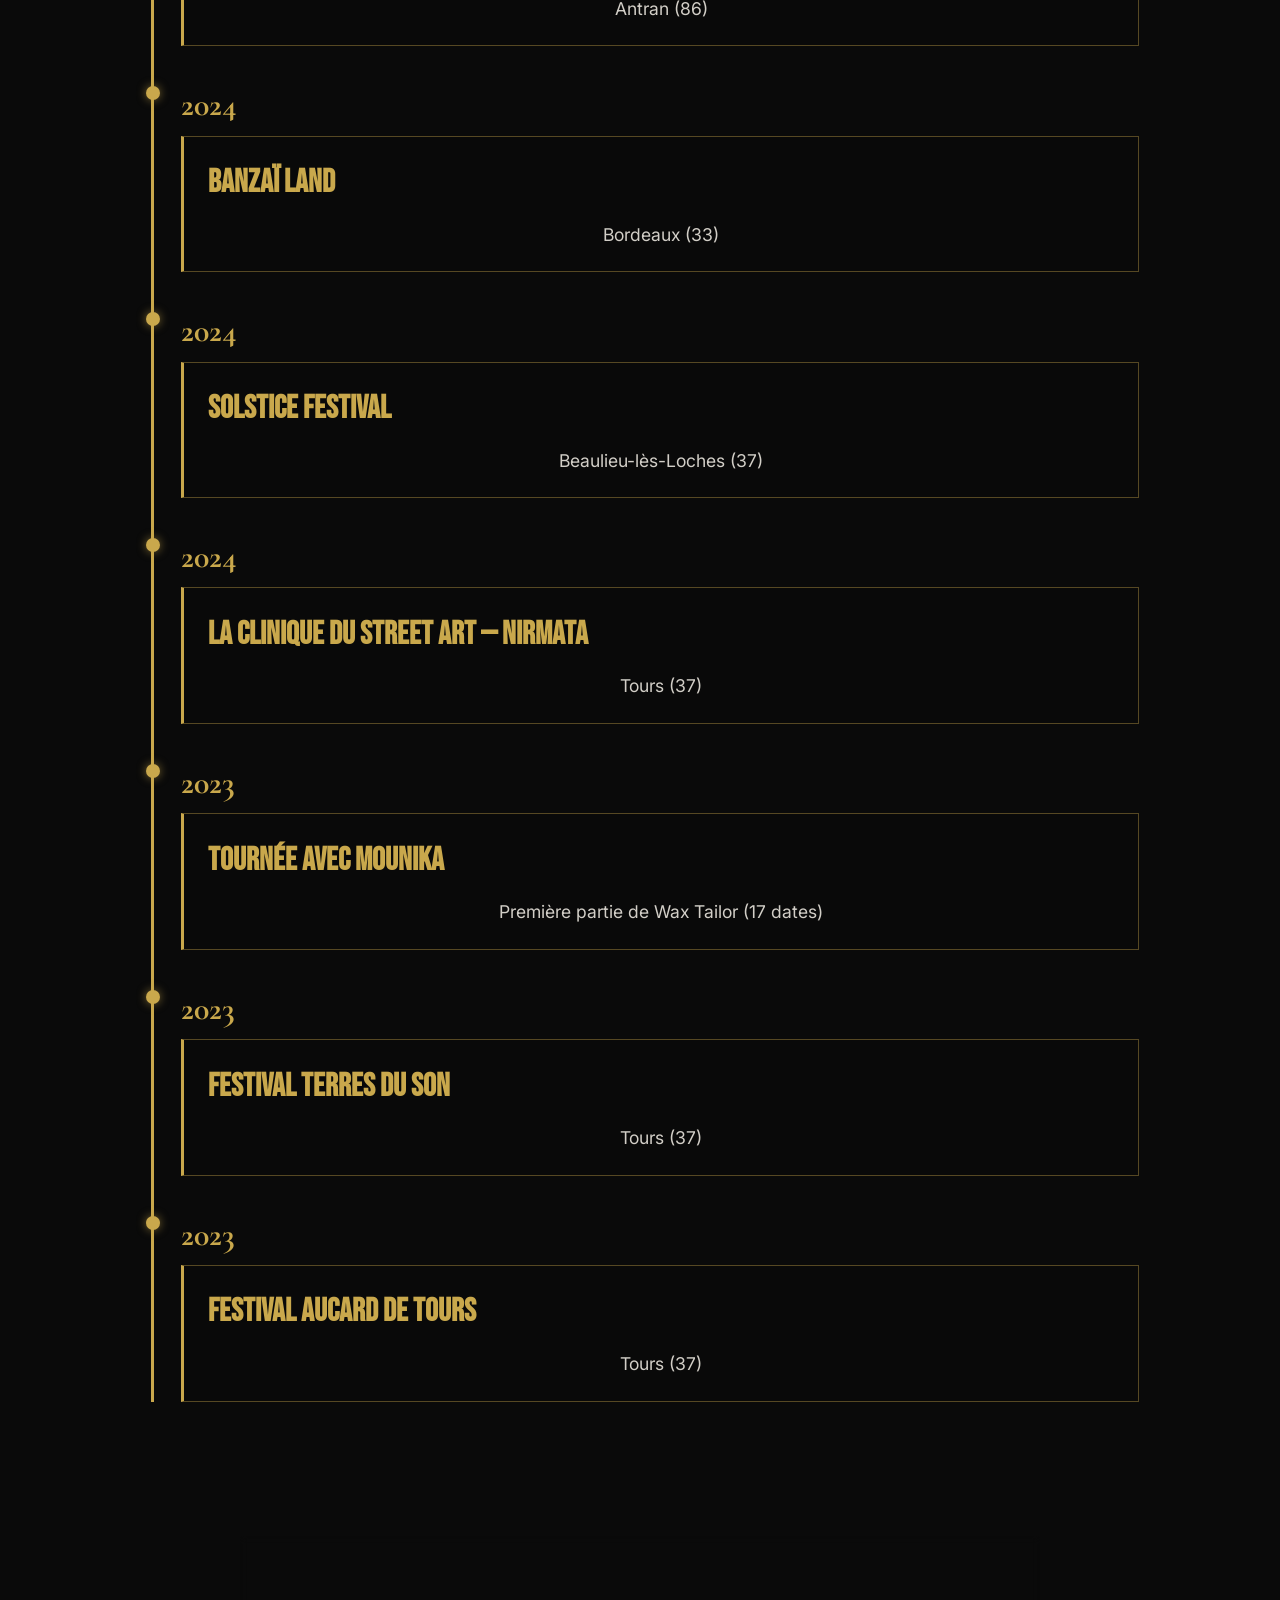
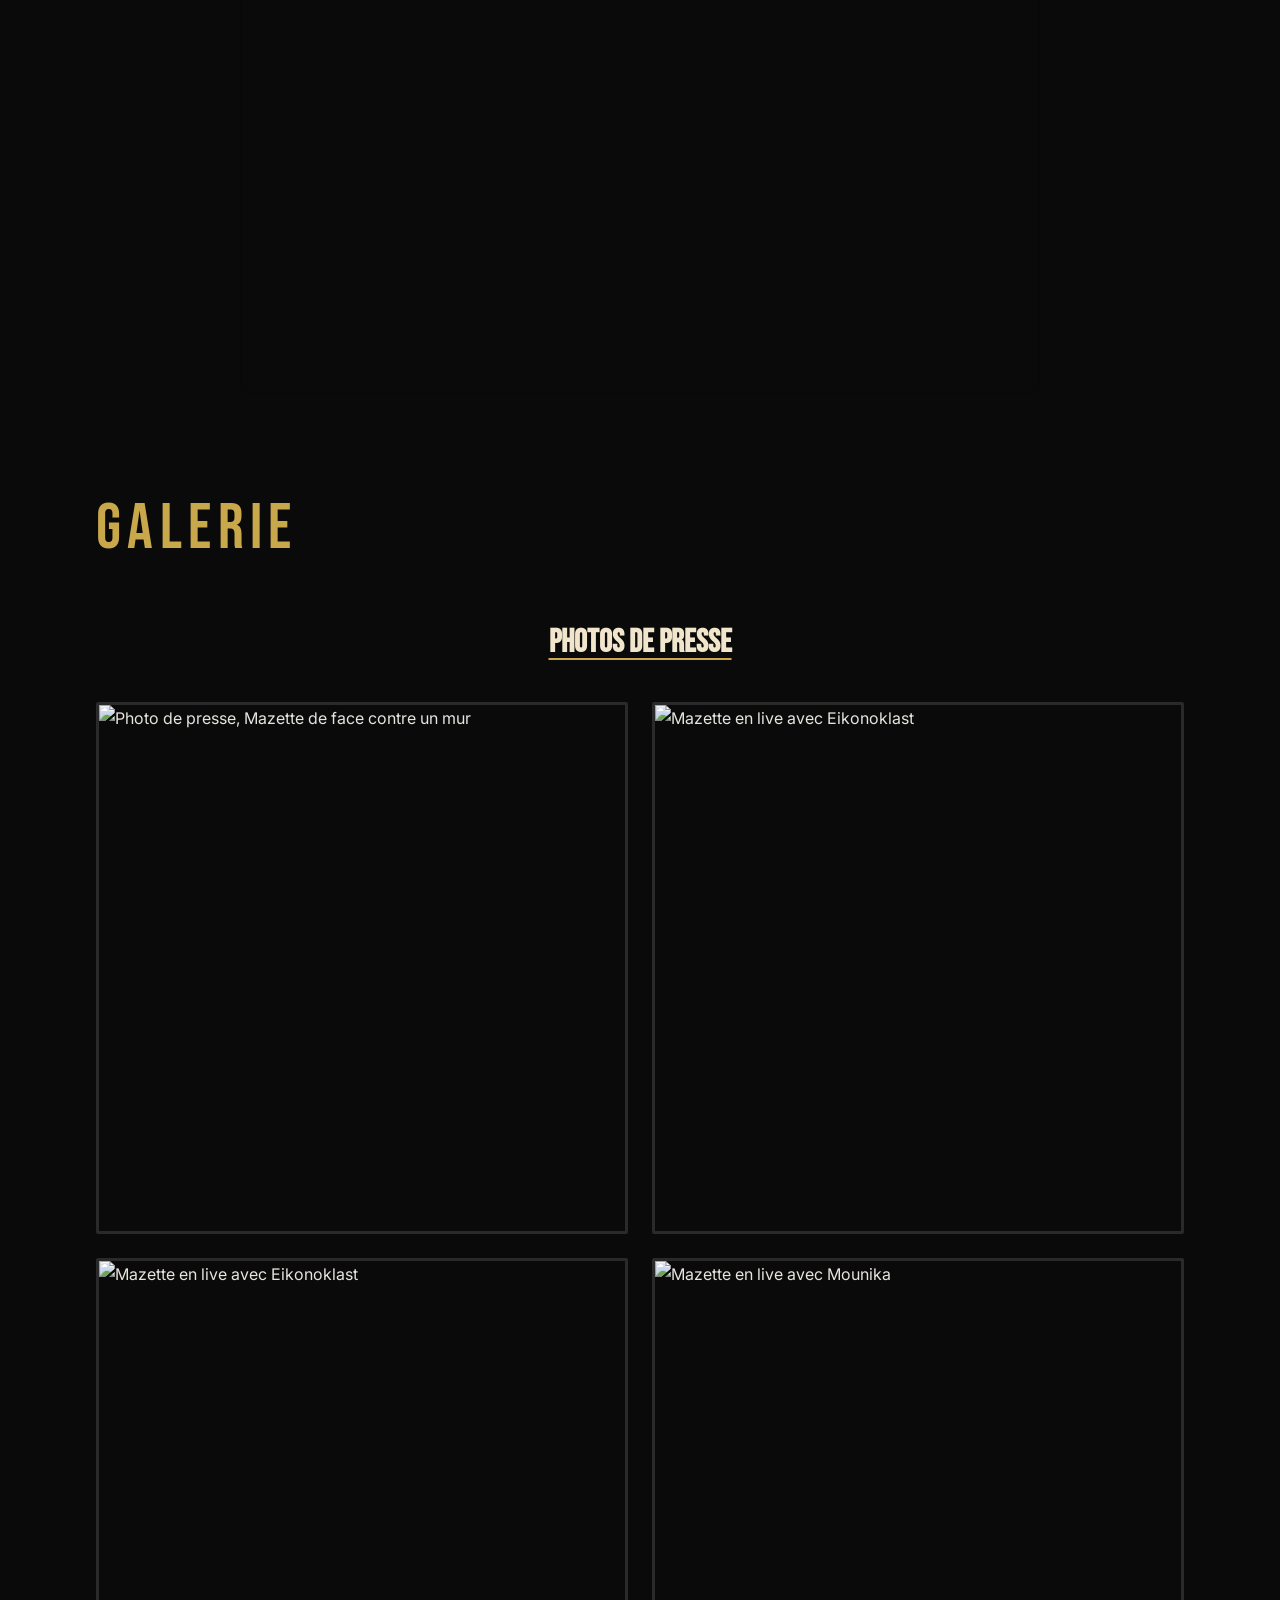
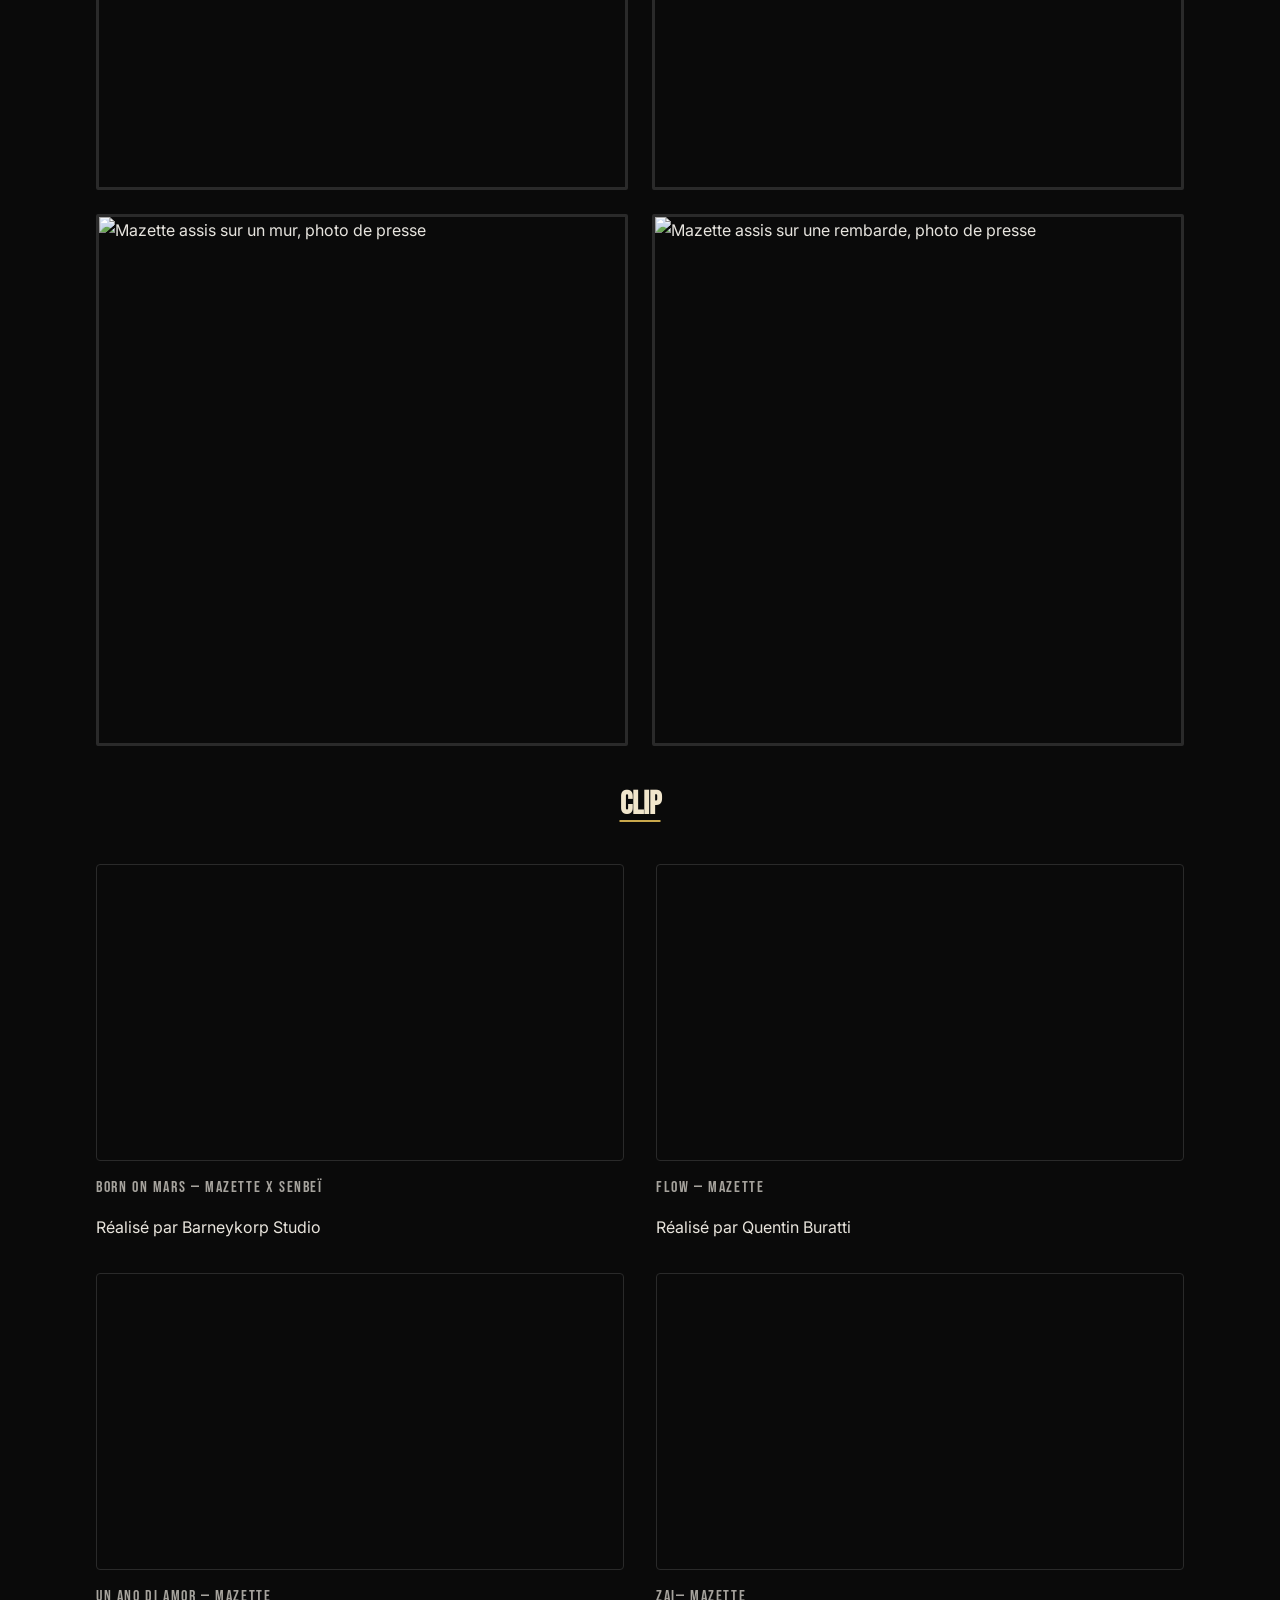
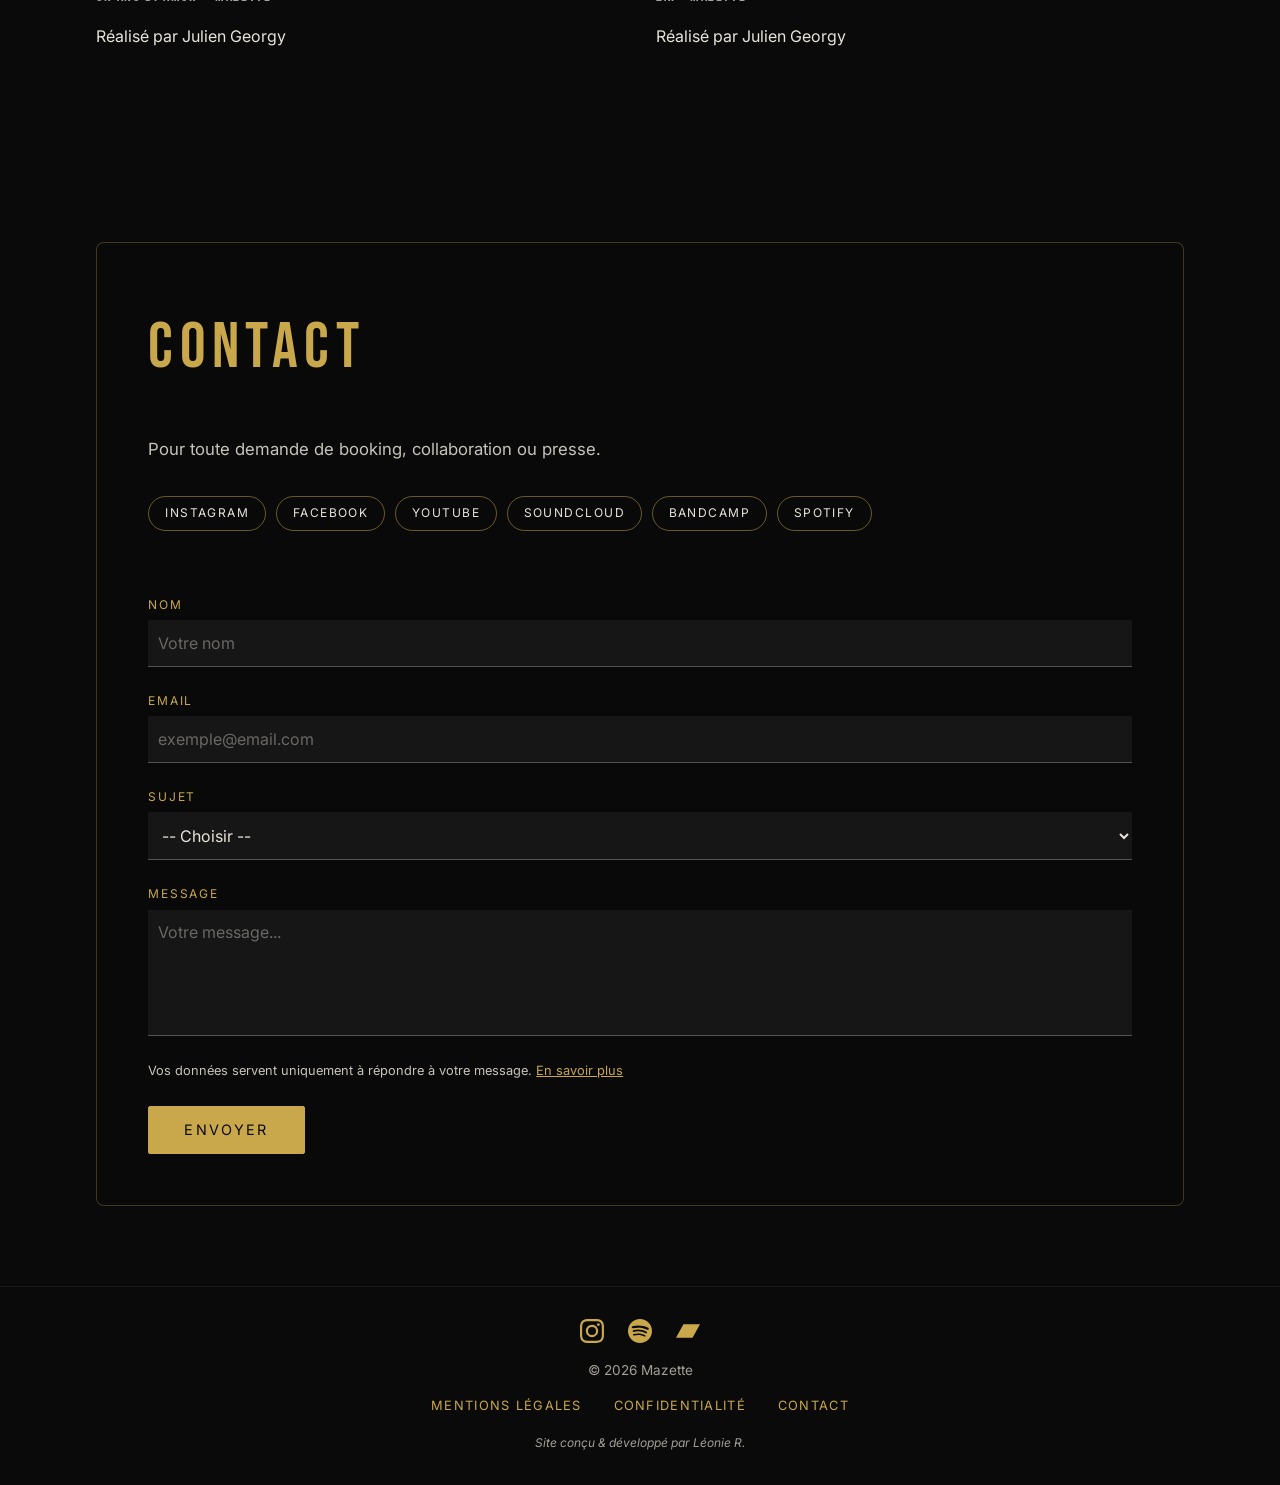
==== commit e0e6db2f: "add citation" ====
--- a/index.html
+++ b/index.html
@@ -178,7 +178,8 @@
 
       <div class="carte-album">
         <a href="https://mazettemusic.bandcamp.com/album/a-new-era" target="_blank" rel="noopener">
-          <img src="https://res.cloudinary.com/jyllfp1b/image/upload/f_auto,q_auto,w_400/v1786628297/A_NEW_ERA.jpg" alt="Pochette A New Era">
+          <img src="https://res.cloudinary.com/jyllfp1b/image/upload/f_auto,q_auto,w_400/v1786628297/A_NEW_ERA.jpg"
+               alt="Pochette A New Era">
           <div class="infos">
             <h3>A New Era</h3>
             <span>EP · 2026</span>
@@ -188,7 +189,8 @@
 
       <div class="carte-album">
         <a href="https://open.spotify.com/intl-fr/track/4AsRkgii4bpk1eIgwD4XNd" target="_blank" rel="noopener">
-          <img src="https://res.cloudinary.com/jyllfp1b/image/f_auto,q_auto,w_400/upload/v1788885229/BORN_ON_MARS.jpg" alt="Pochette Born on Mars">
+          <img src="https://res.cloudinary.com/jyllfp1b/image/f_auto,q_auto,w_400/upload/v1788885229/BORN_ON_MARS.jpg"
+               alt="Pochette Born on Mars">
           <div class="infos">
             <h3>Born on Mars</h3>
             <span>Single · 2024</span>
@@ -198,7 +200,8 @@
 
       <div class="carte-album">
         <a href="https://mazettemusic.bandcamp.com/album/a-piece-of-sweetness" target="_blank" rel="noopener">
-          <img src="https://res.cloudinary.com/jyllfp1b/image/upload/f_auto,q_auto,w_400/v1786628297/A_PIECE_OF_SWEETNESS.jpg" alt="Pochette A Piece of Sweetness">
+          <img src="https://res.cloudinary.com/jyllfp1b/image/upload/f_auto,q_auto,w_400/v1786628297/A_PIECE_OF_SWEETNESS.jpg"
+               alt="Pochette A Piece of Sweetness">
           <div class="infos">
             <h3>A Piece of Sweetness</h3>
             <span>Album · 2023</span>
@@ -208,7 +211,8 @@
 
       <div class="carte-album">
         <a href="https://mazettemusic.bandcamp.com/track/home-spring-feat-foeniks" target="_blank" rel="noopener">
-          <img src="https://res.cloudinary.com/jyllfp1b/image/upload/f_auto,q_auto,w_400/v1786628297/Home_Spring.jpg" alt="Pochette HOME SPRING">
+          <img src="https://res.cloudinary.com/jyllfp1b/image/upload/f_auto,q_auto,w_400/v1786628297/Home_Spring.jpg"
+               alt="Pochette HOME SPRING">
           <div class="infos">
             <h3>HOME SPRING feat Foeniks</h3>
             <span>Single · 2020</span>
@@ -218,7 +222,8 @@
 
       <div class="carte-album">
         <a href="https://mazettemusic.bandcamp.com/album/ailleurs" target="_blank" rel="noopener">
-          <img src="https://res.cloudinary.com/jyllfp1b/image/upload/f_auto,q_auto,w_400/AILLEURS.jpg" alt="Pochette Ailleurs">
+          <img src="https://res.cloudinary.com/jyllfp1b/image/upload/f_auto,q_auto,w_400/AILLEURS.jpg"
+               alt="Pochette Ailleurs">
           <div class="infos">
             <h3>AILLEURS</h3>
             <span>Album · 2020</span>
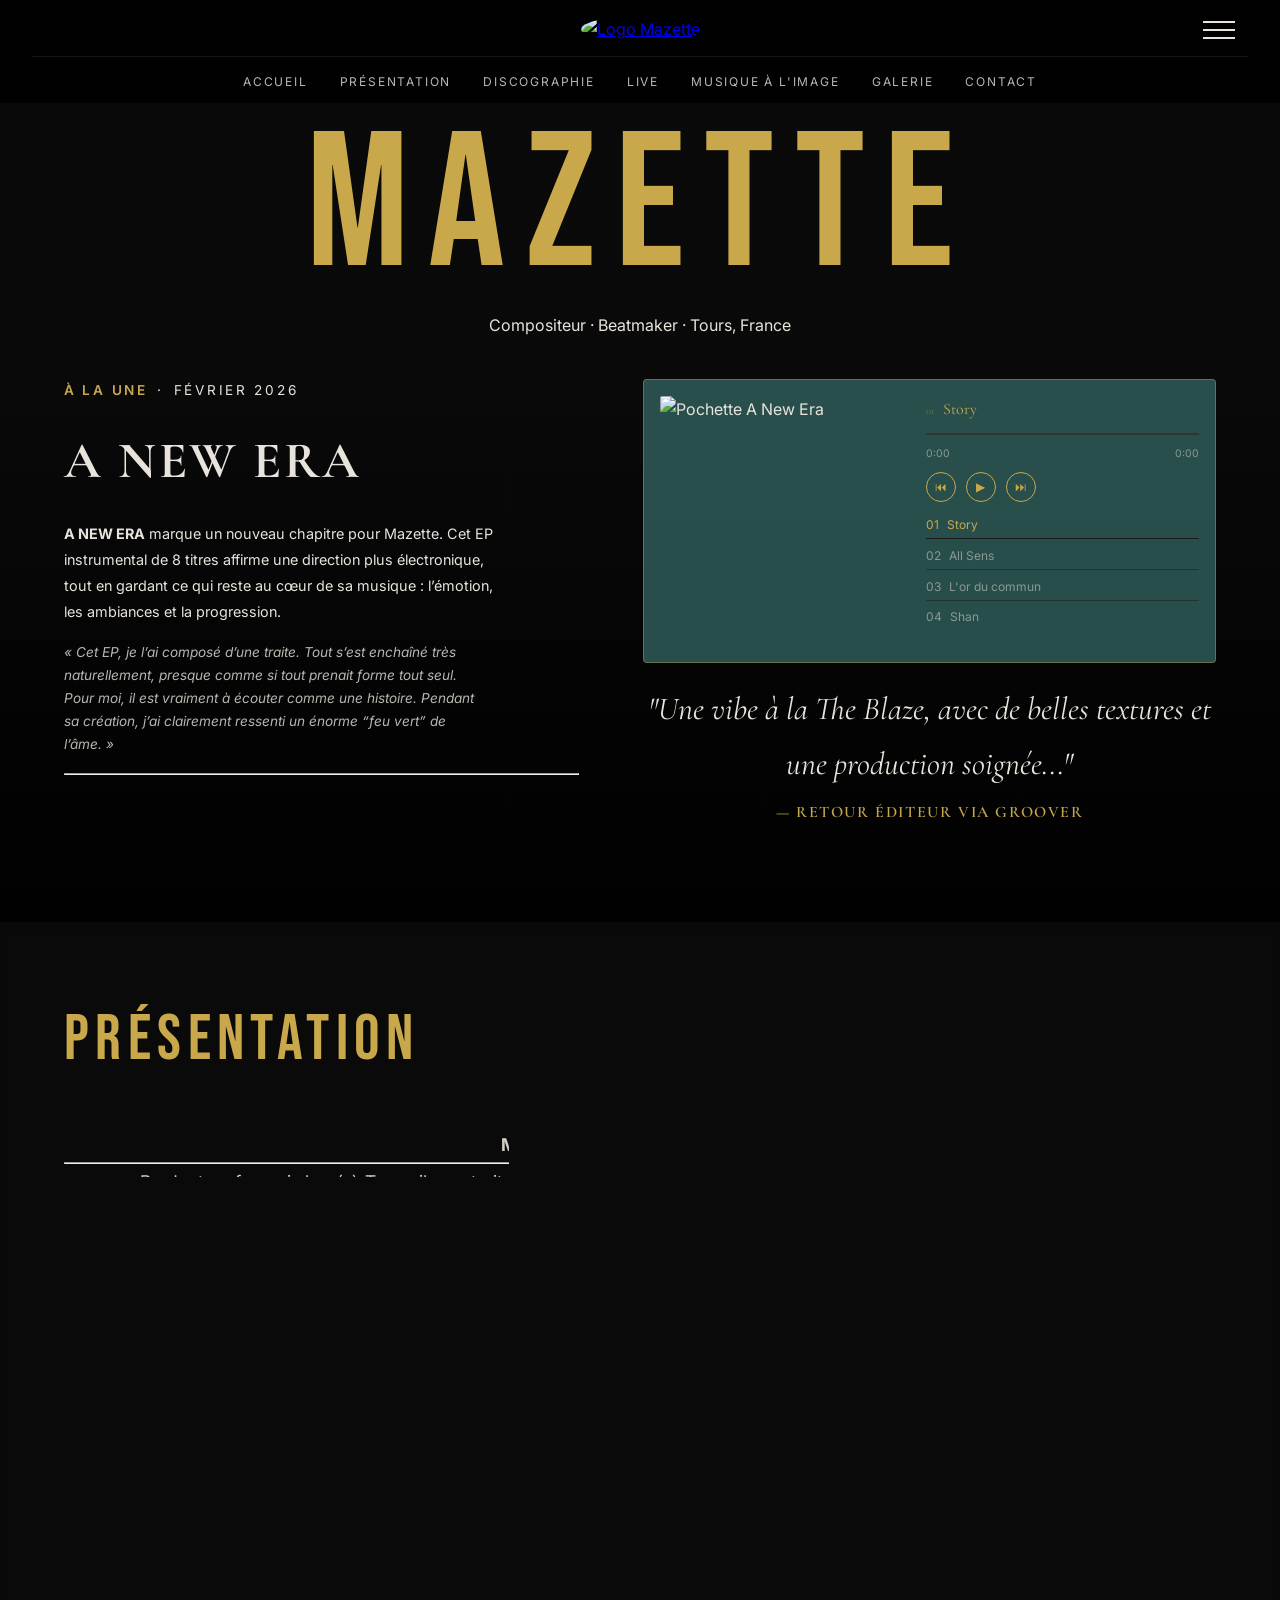
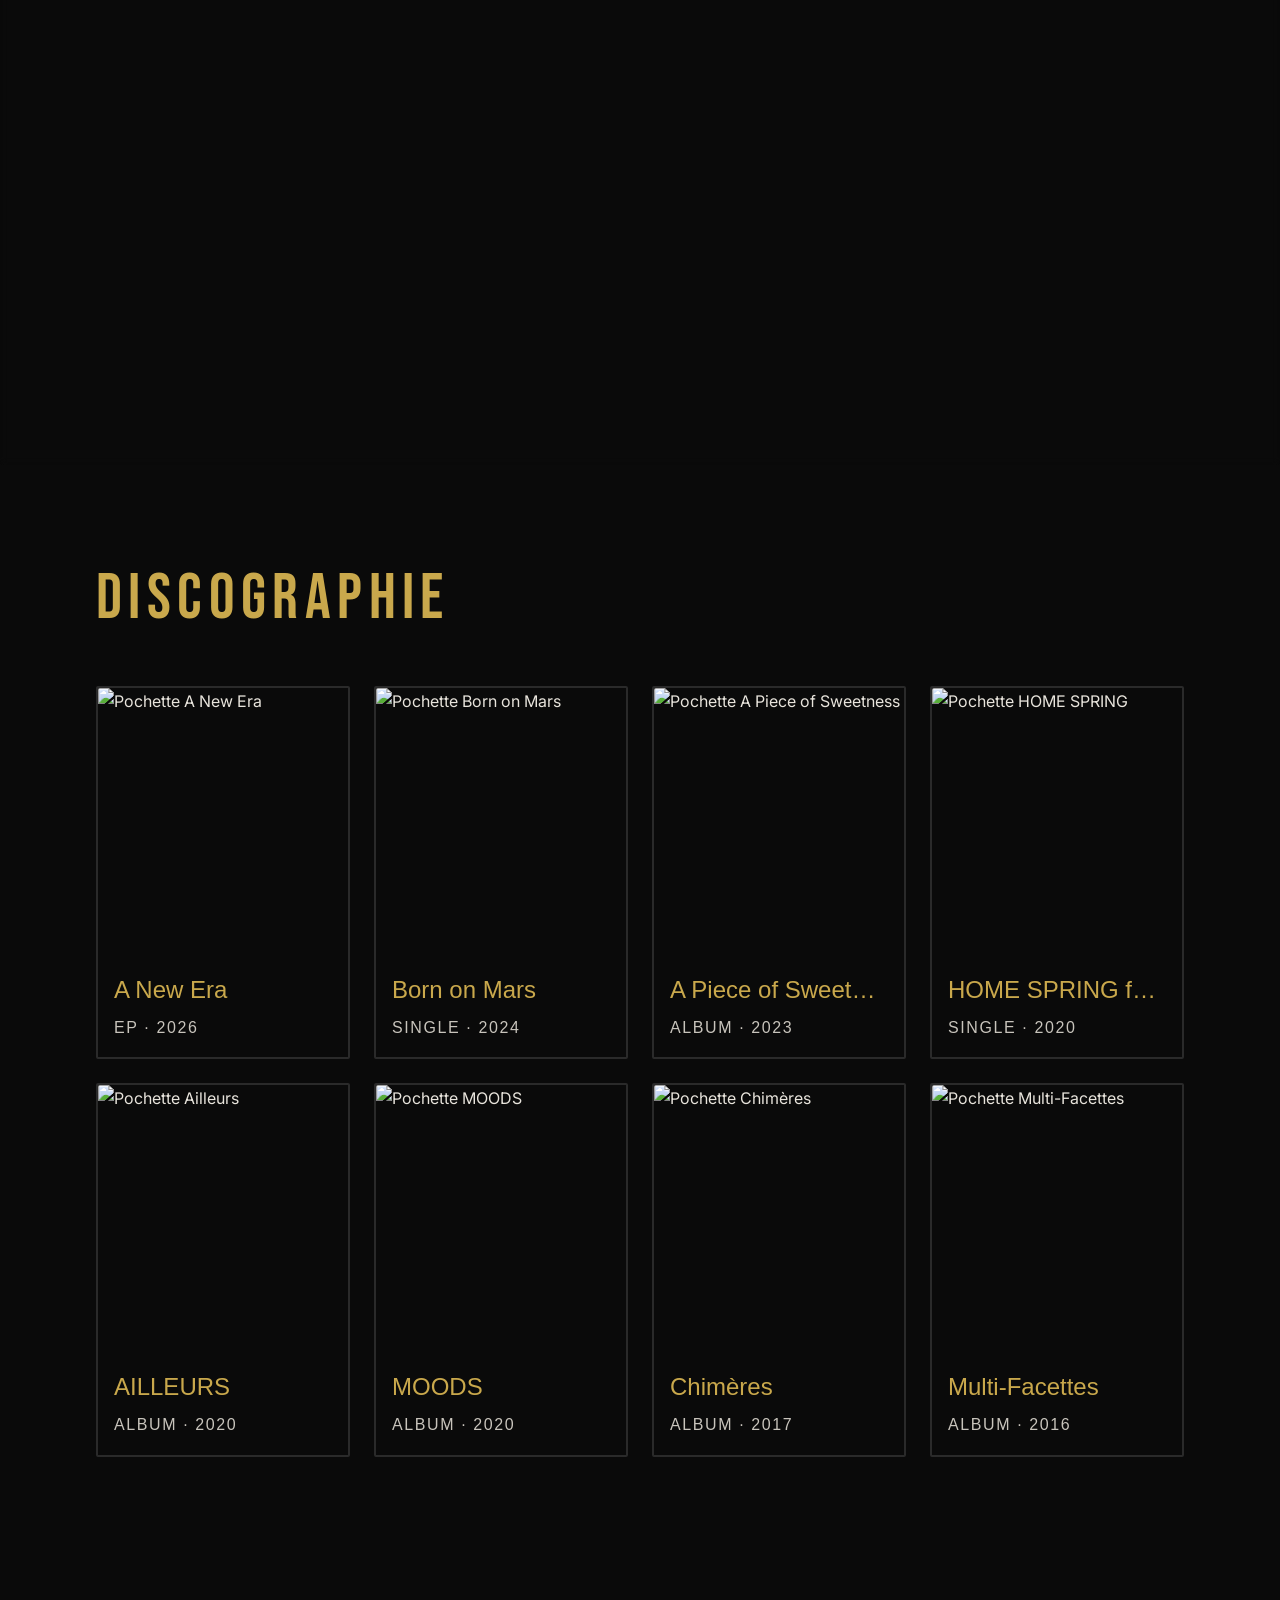
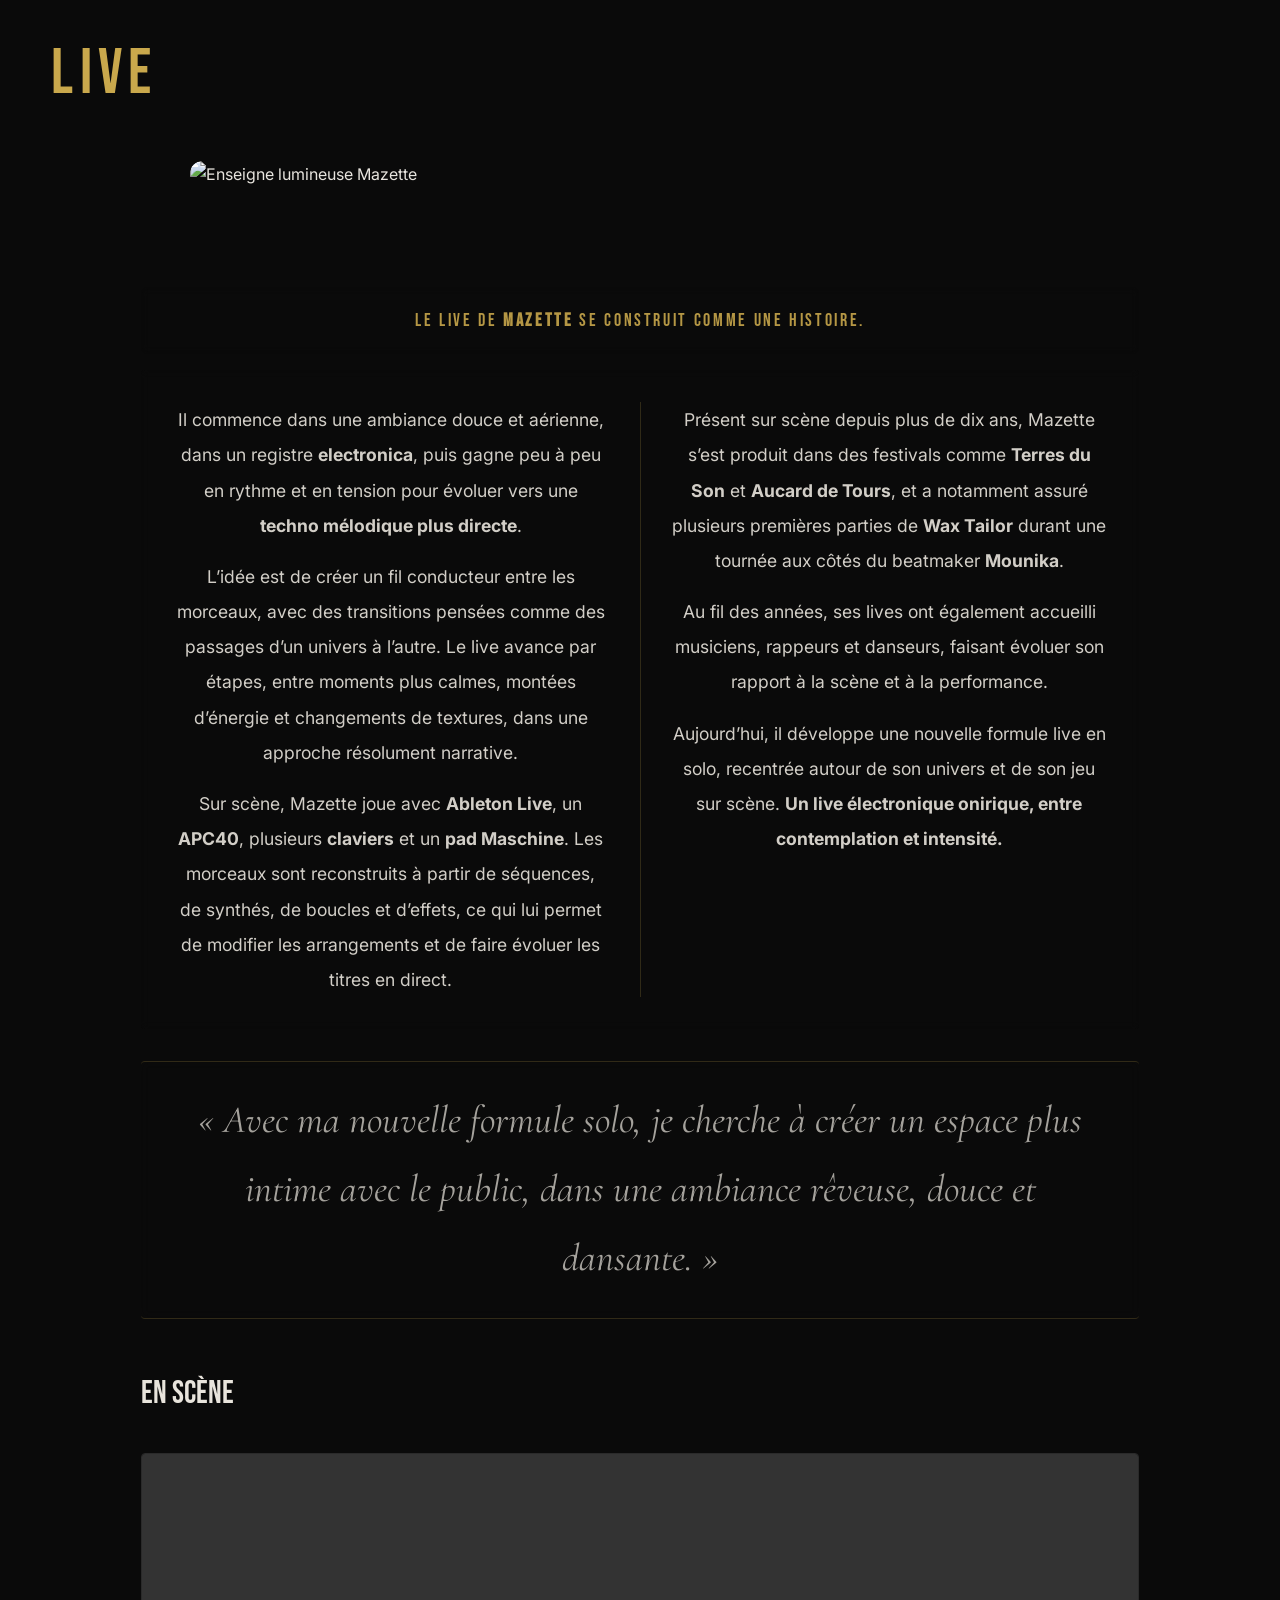
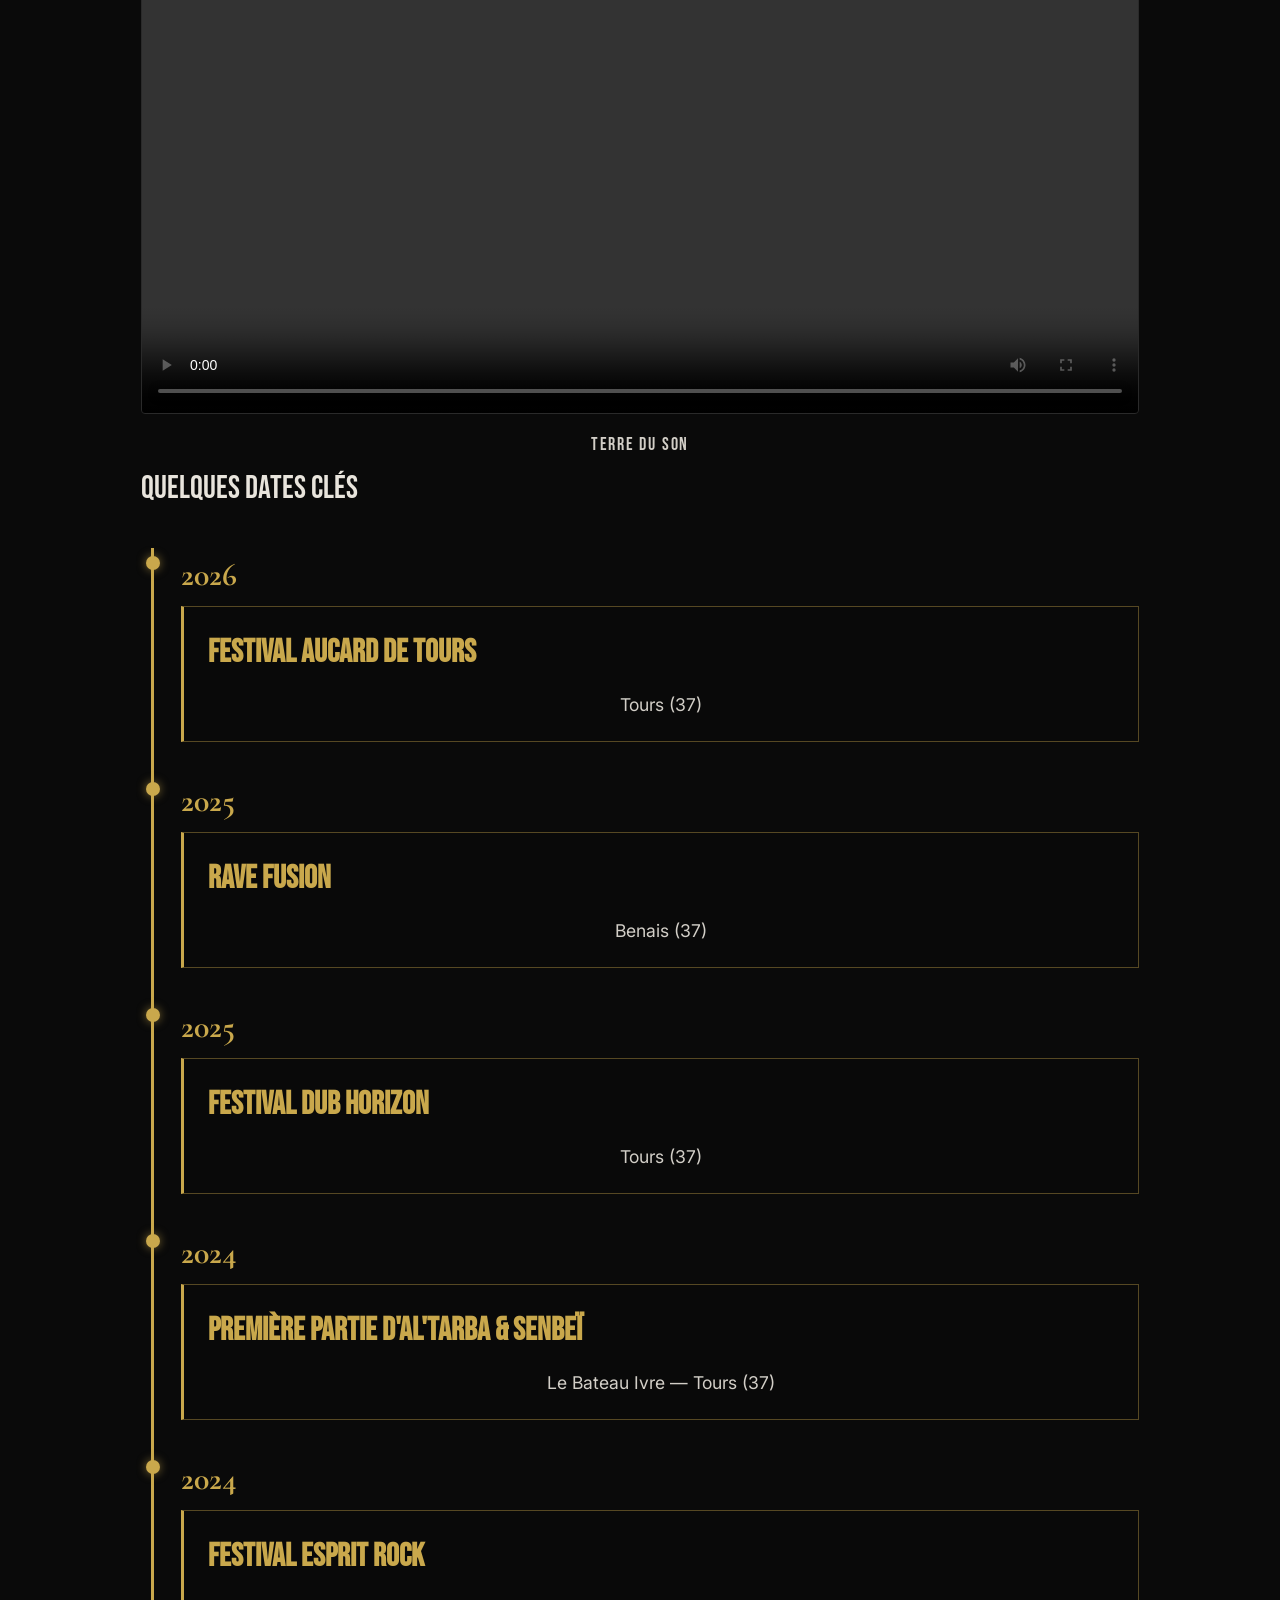
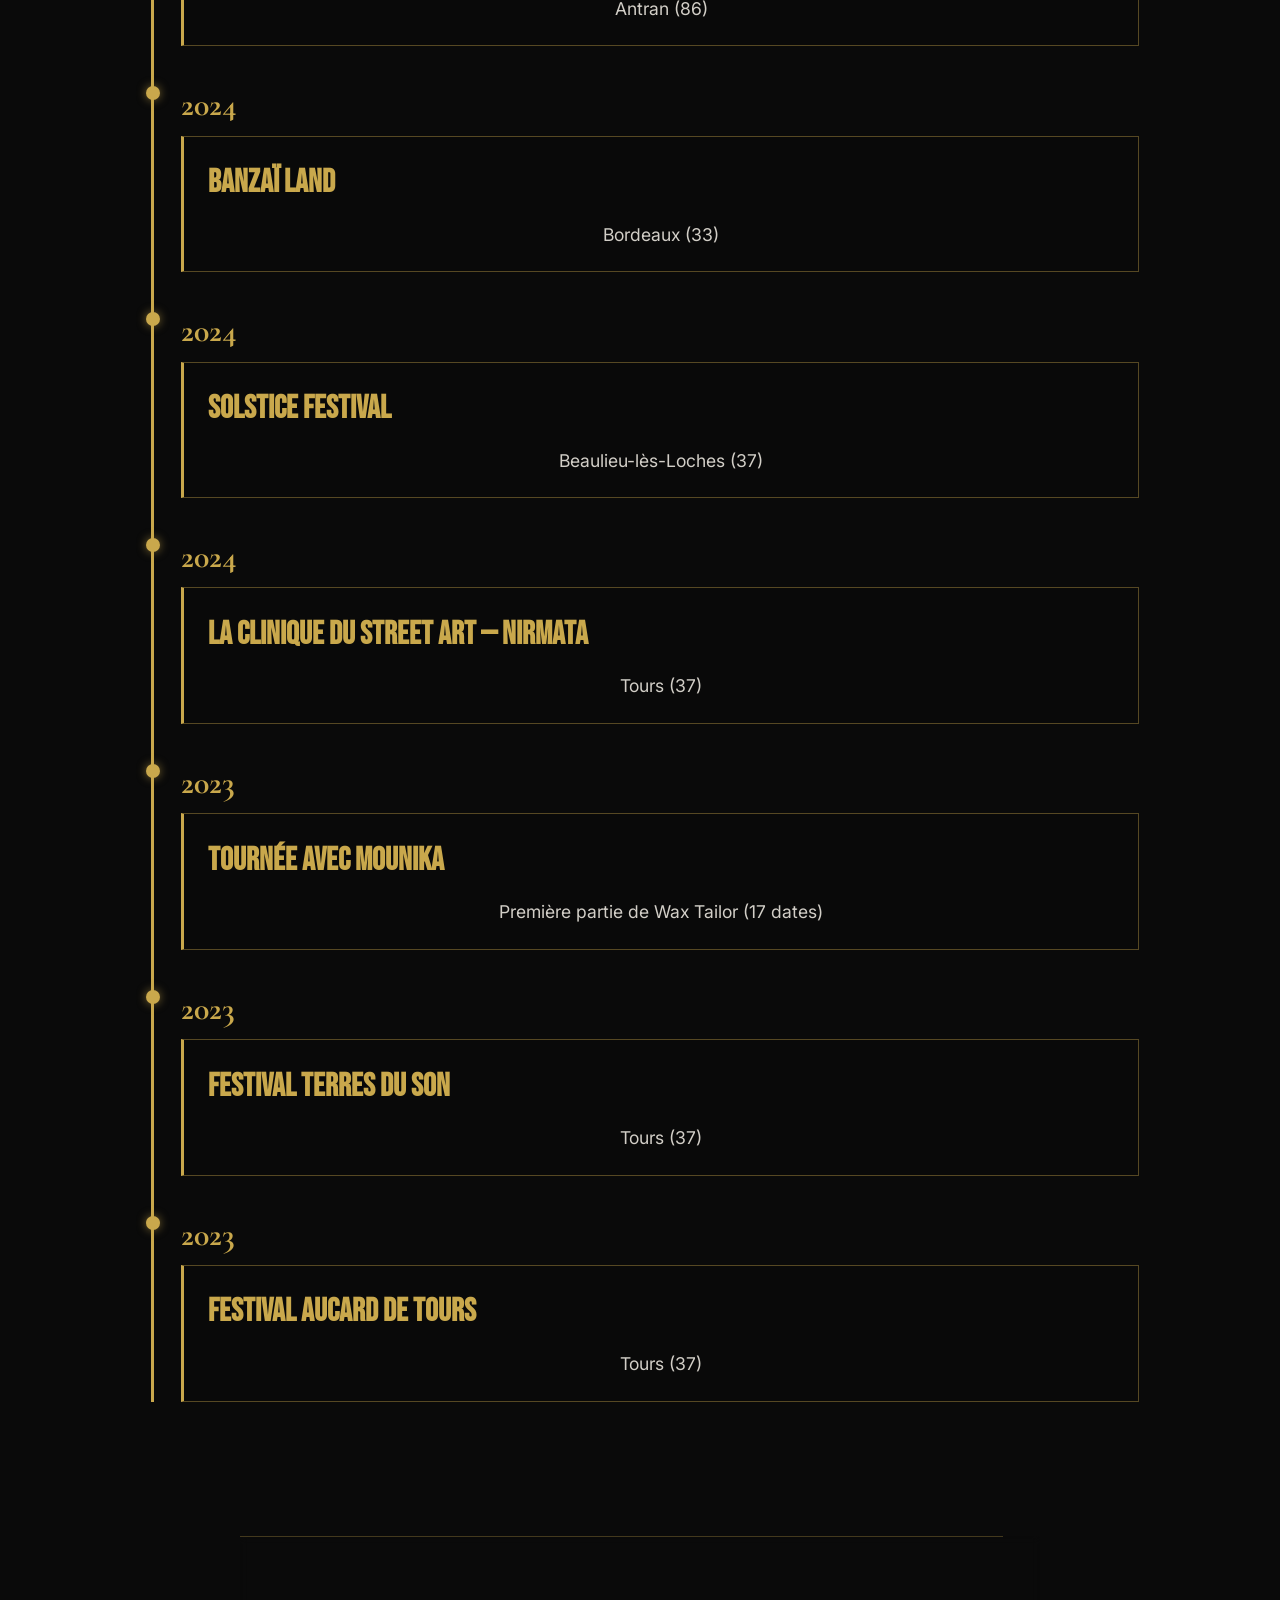
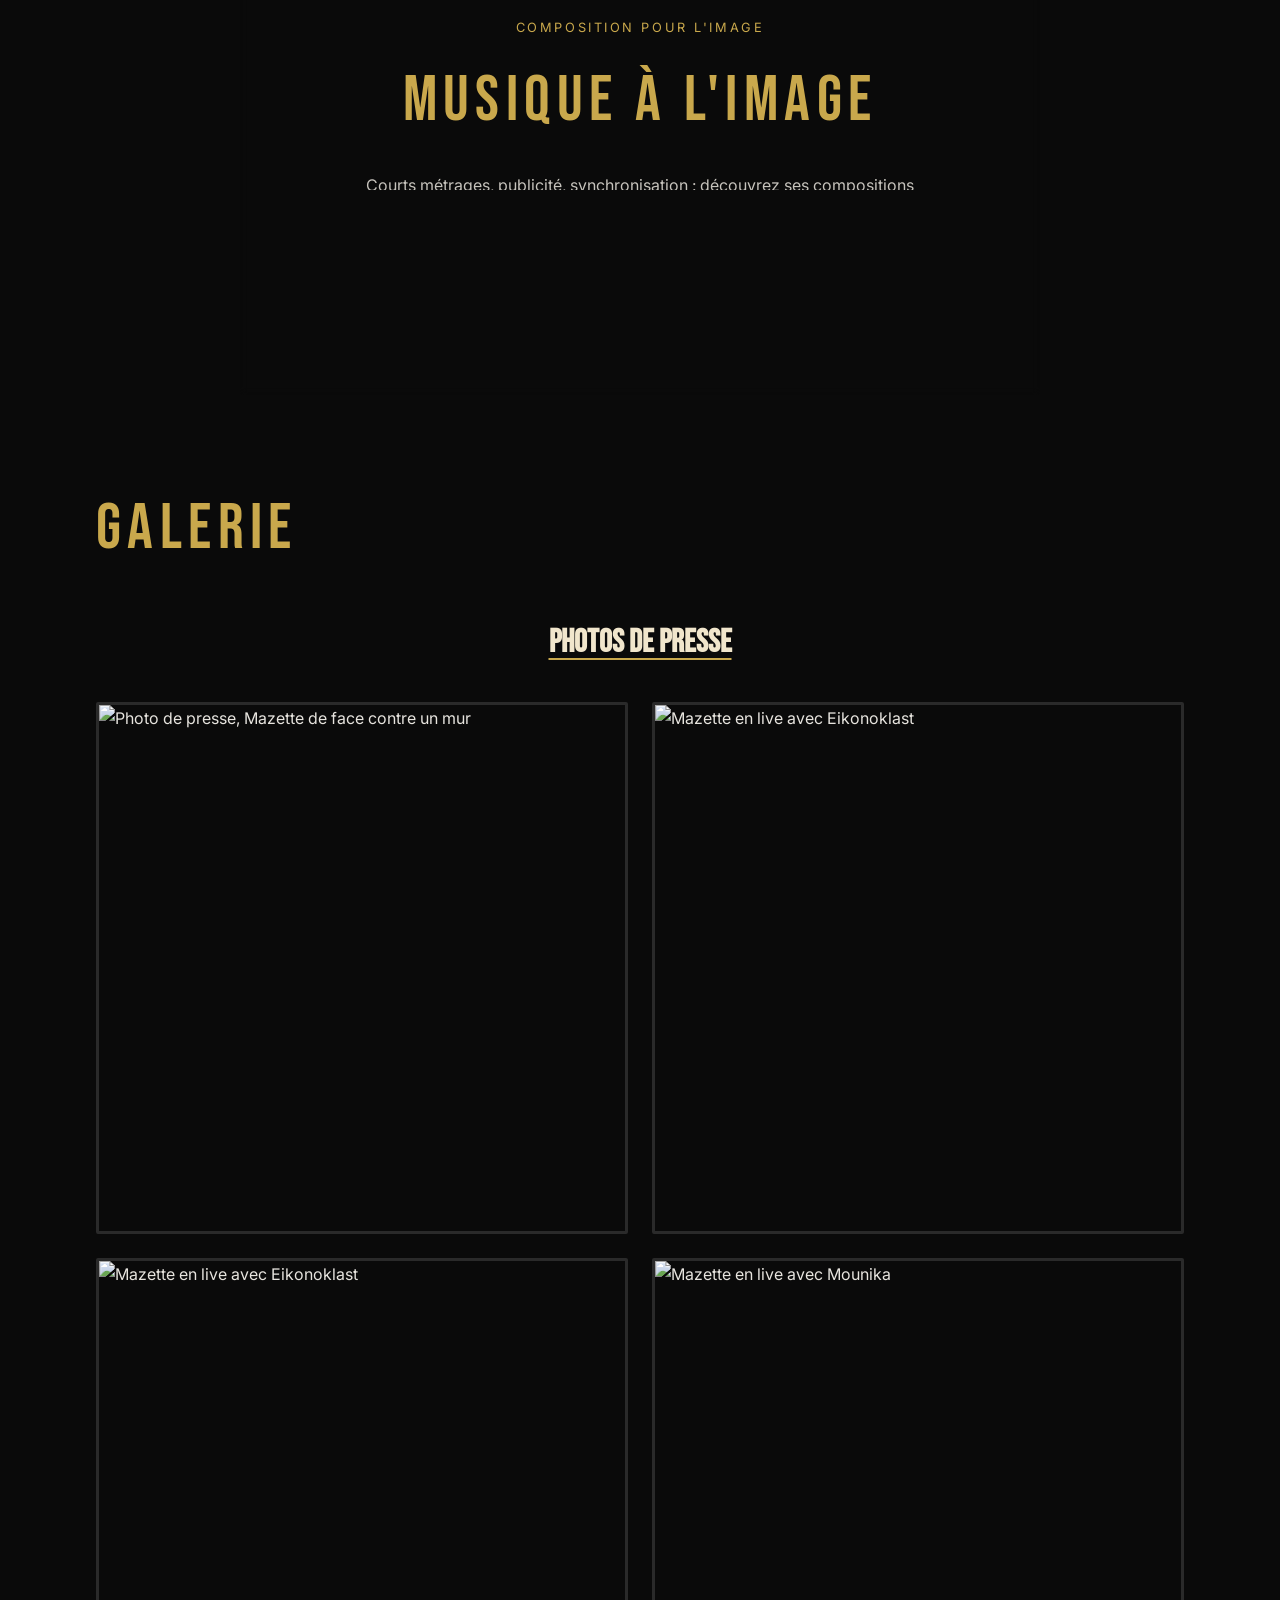
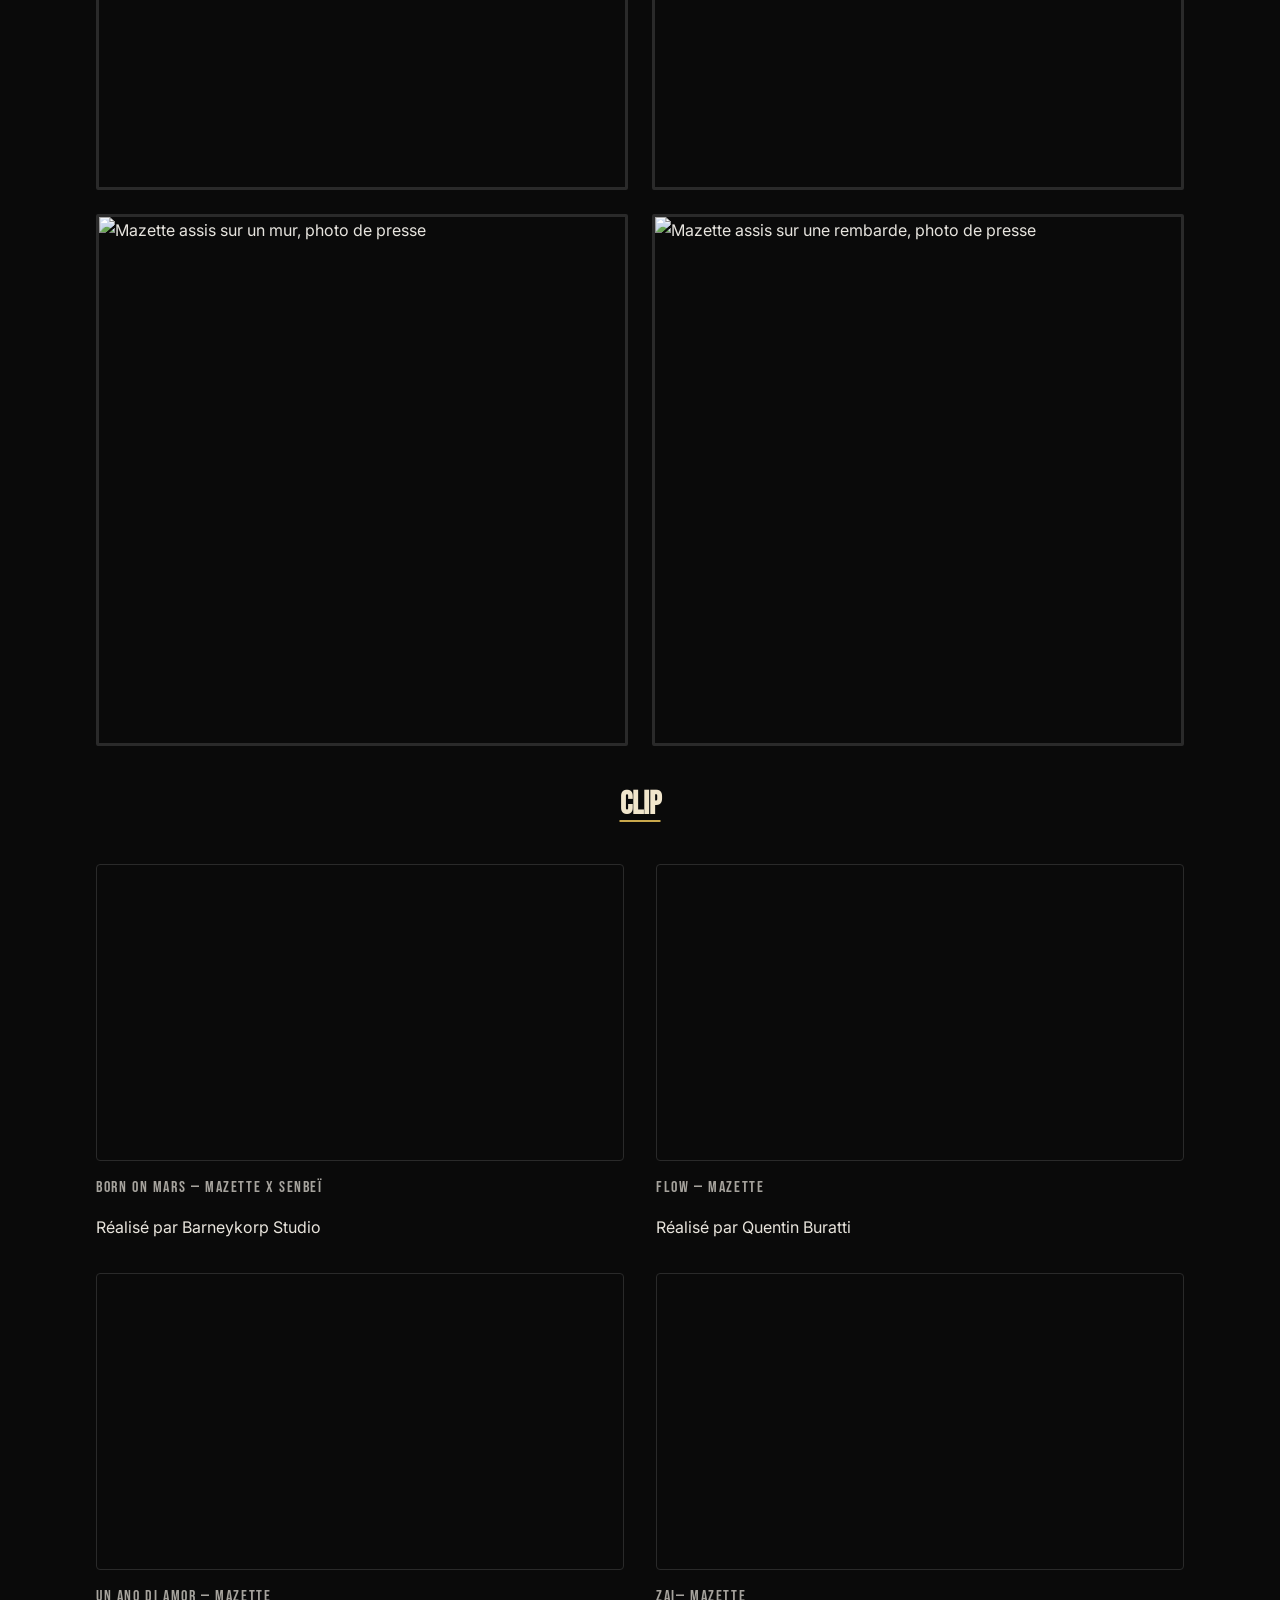
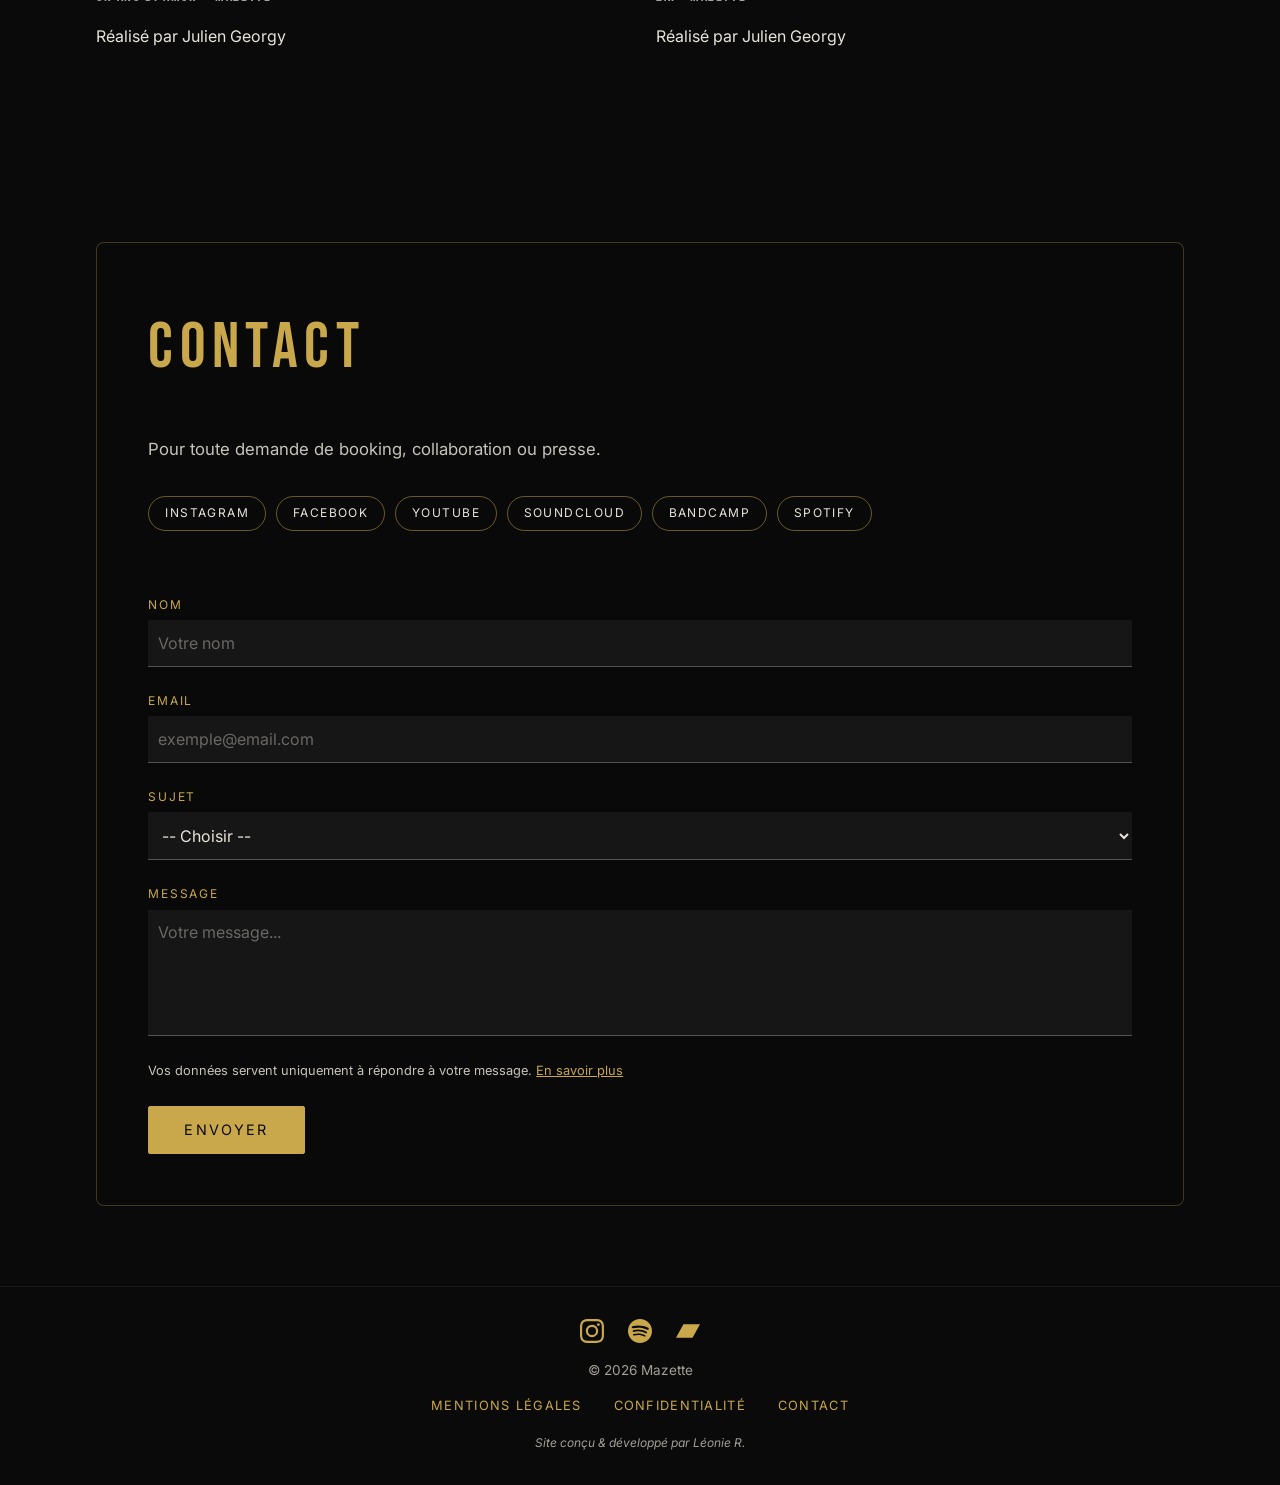
==== commit 693ba140: "fixed carte-album" ====
--- a/index.html
+++ b/index.html
@@ -189,7 +189,7 @@
 
       <div class="carte-album">
         <a href="https://open.spotify.com/intl-fr/track/4AsRkgii4bpk1eIgwD4XNd" target="_blank" rel="noopener">
-          <img src="https://res.cloudinary.com/jyllfp1b/image/f_auto,q_auto,w_400/upload/v1788885229/BORN_ON_MARS.jpg"
+          <img src="https://res.cloudinary.com/jyllfp1b/image/upload/f_auto,q_auto,w_400/v1788885229/BORN_ON_MARS.jpg"
                alt="Pochette Born on Mars">
           <div class="infos">
             <h3>Born on Mars</h3>
